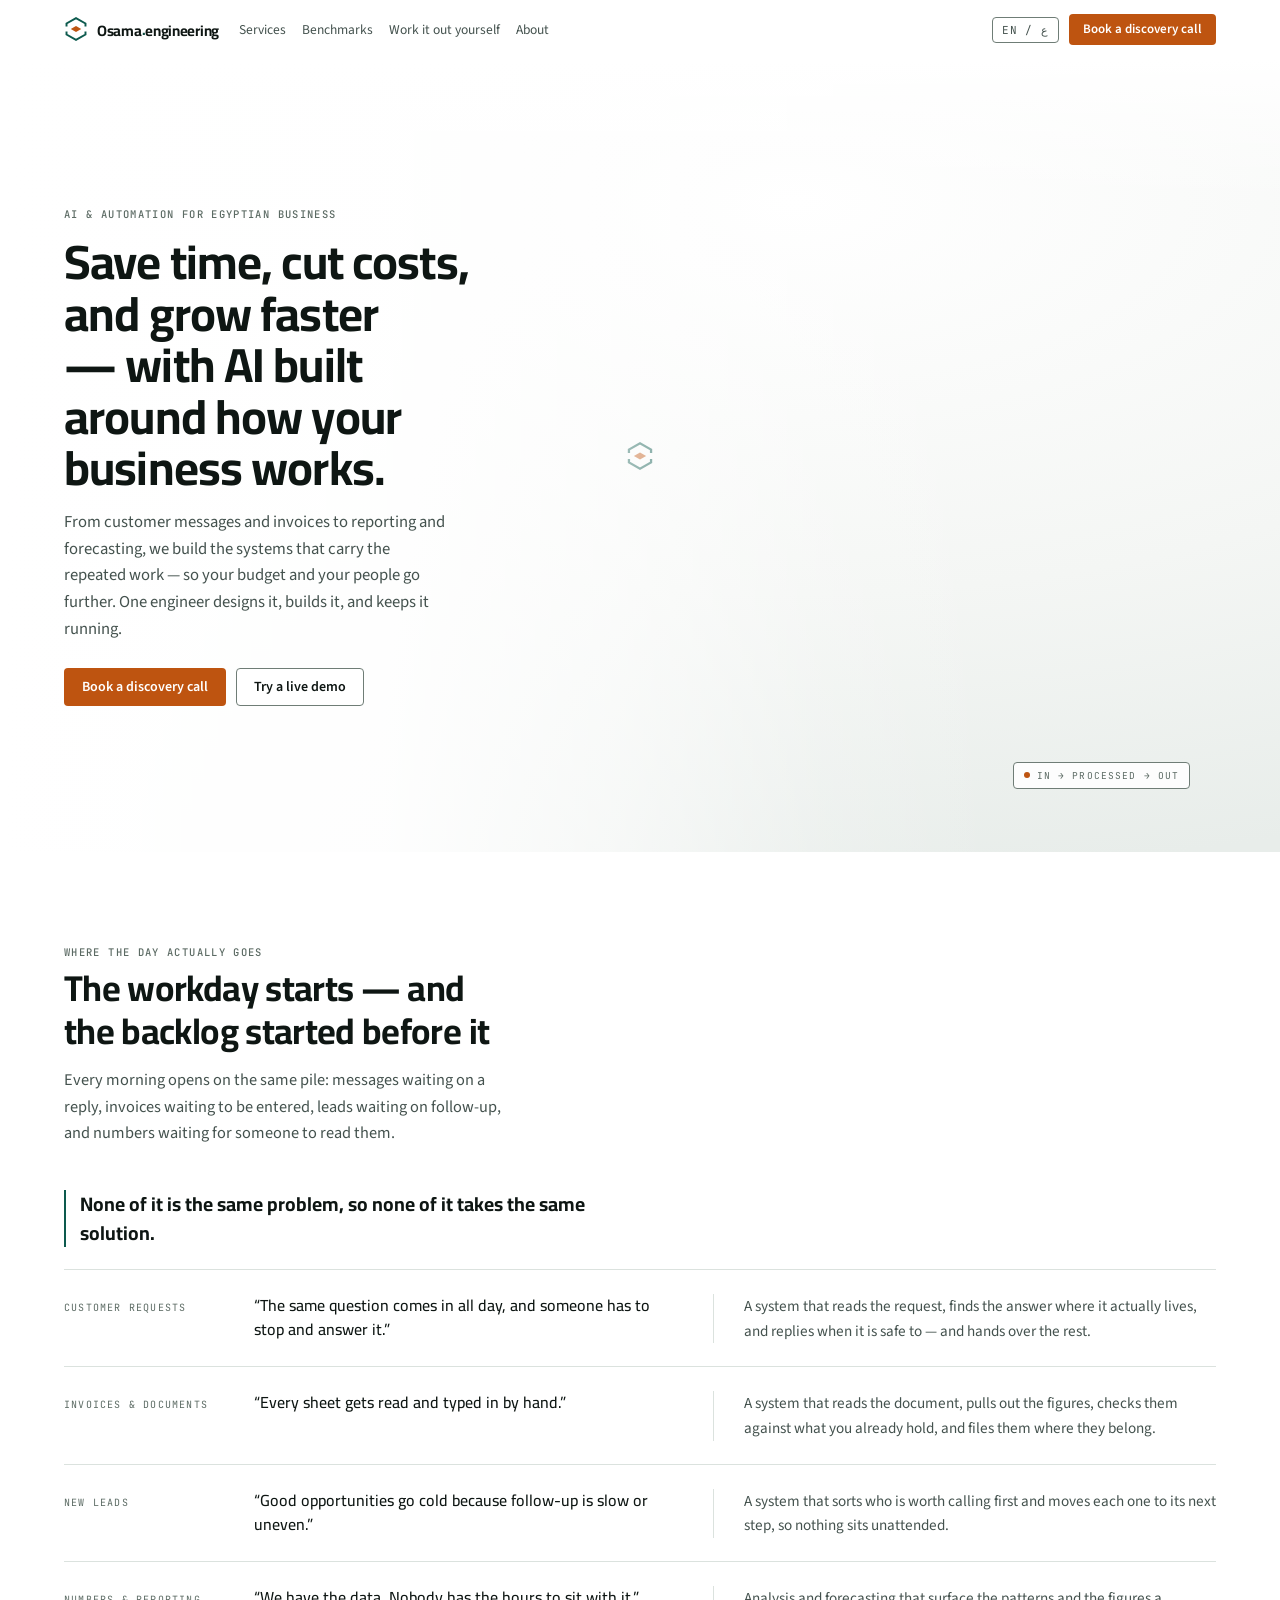
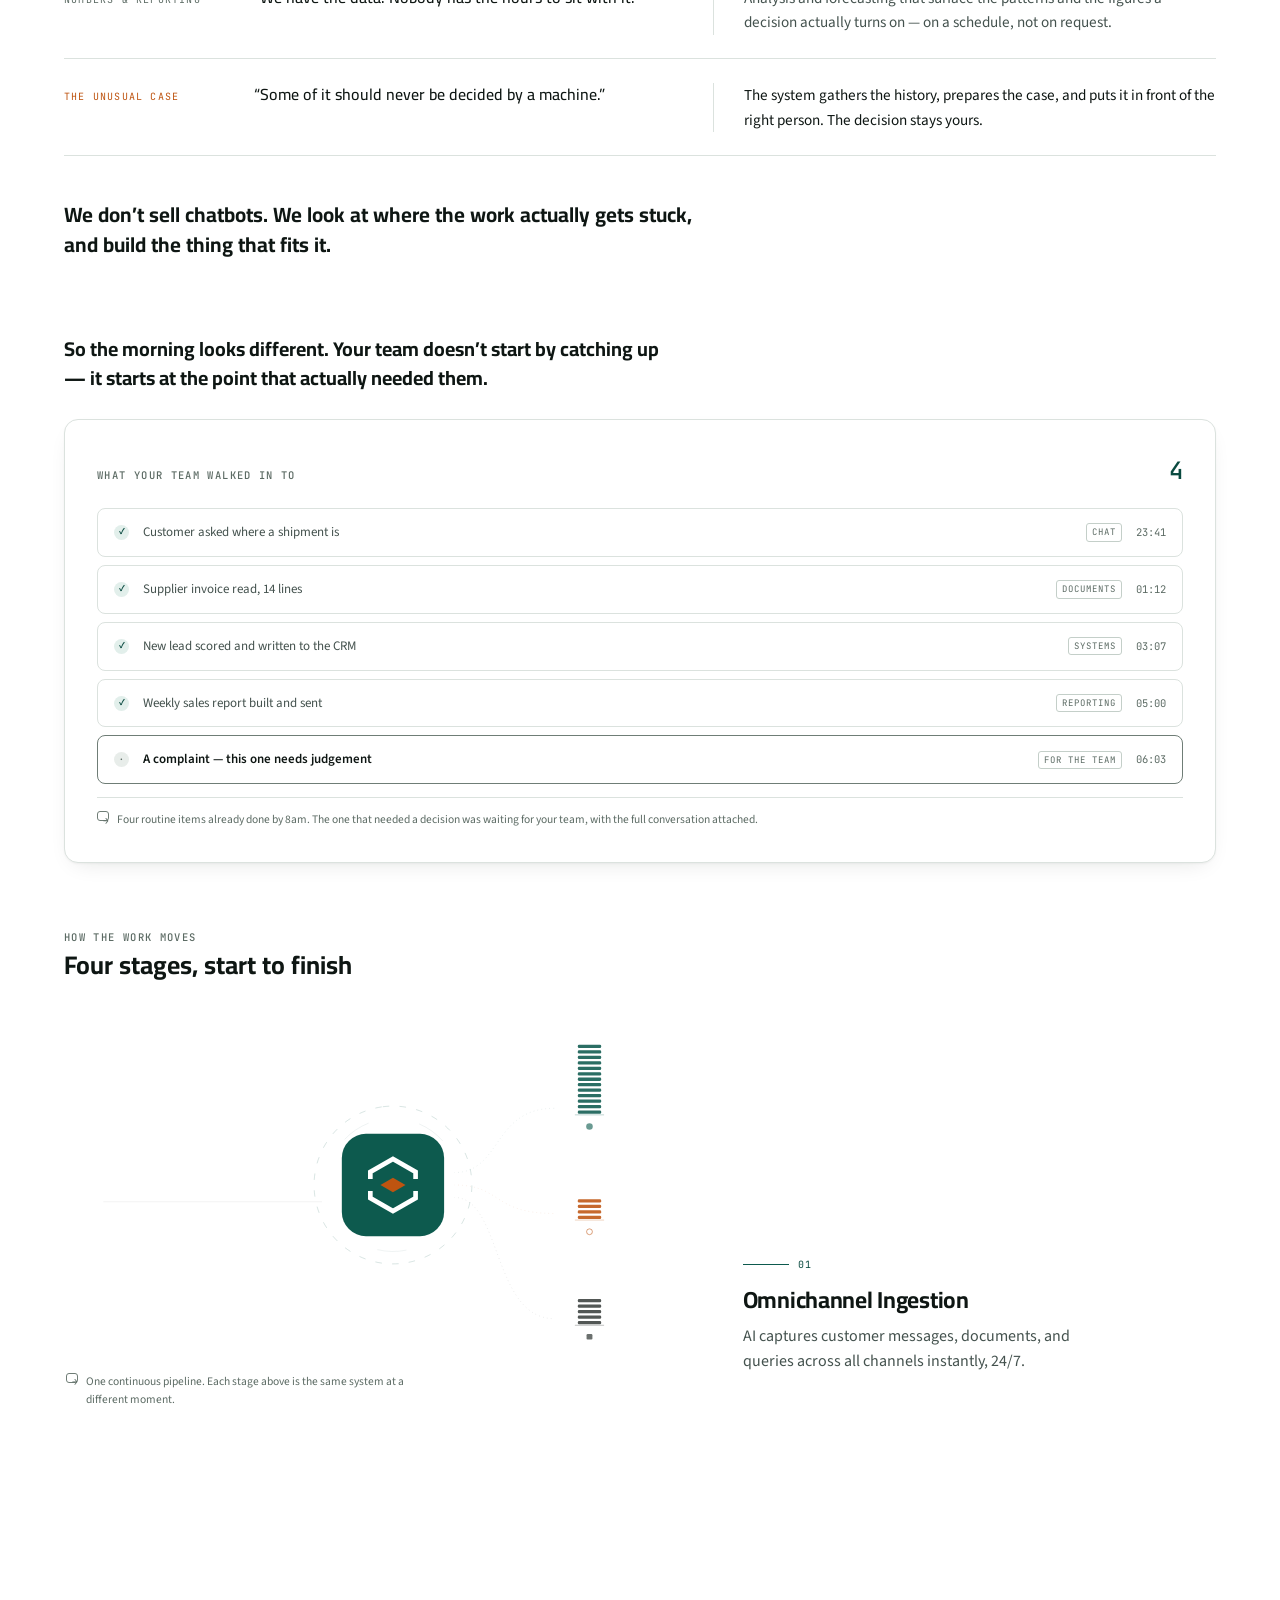
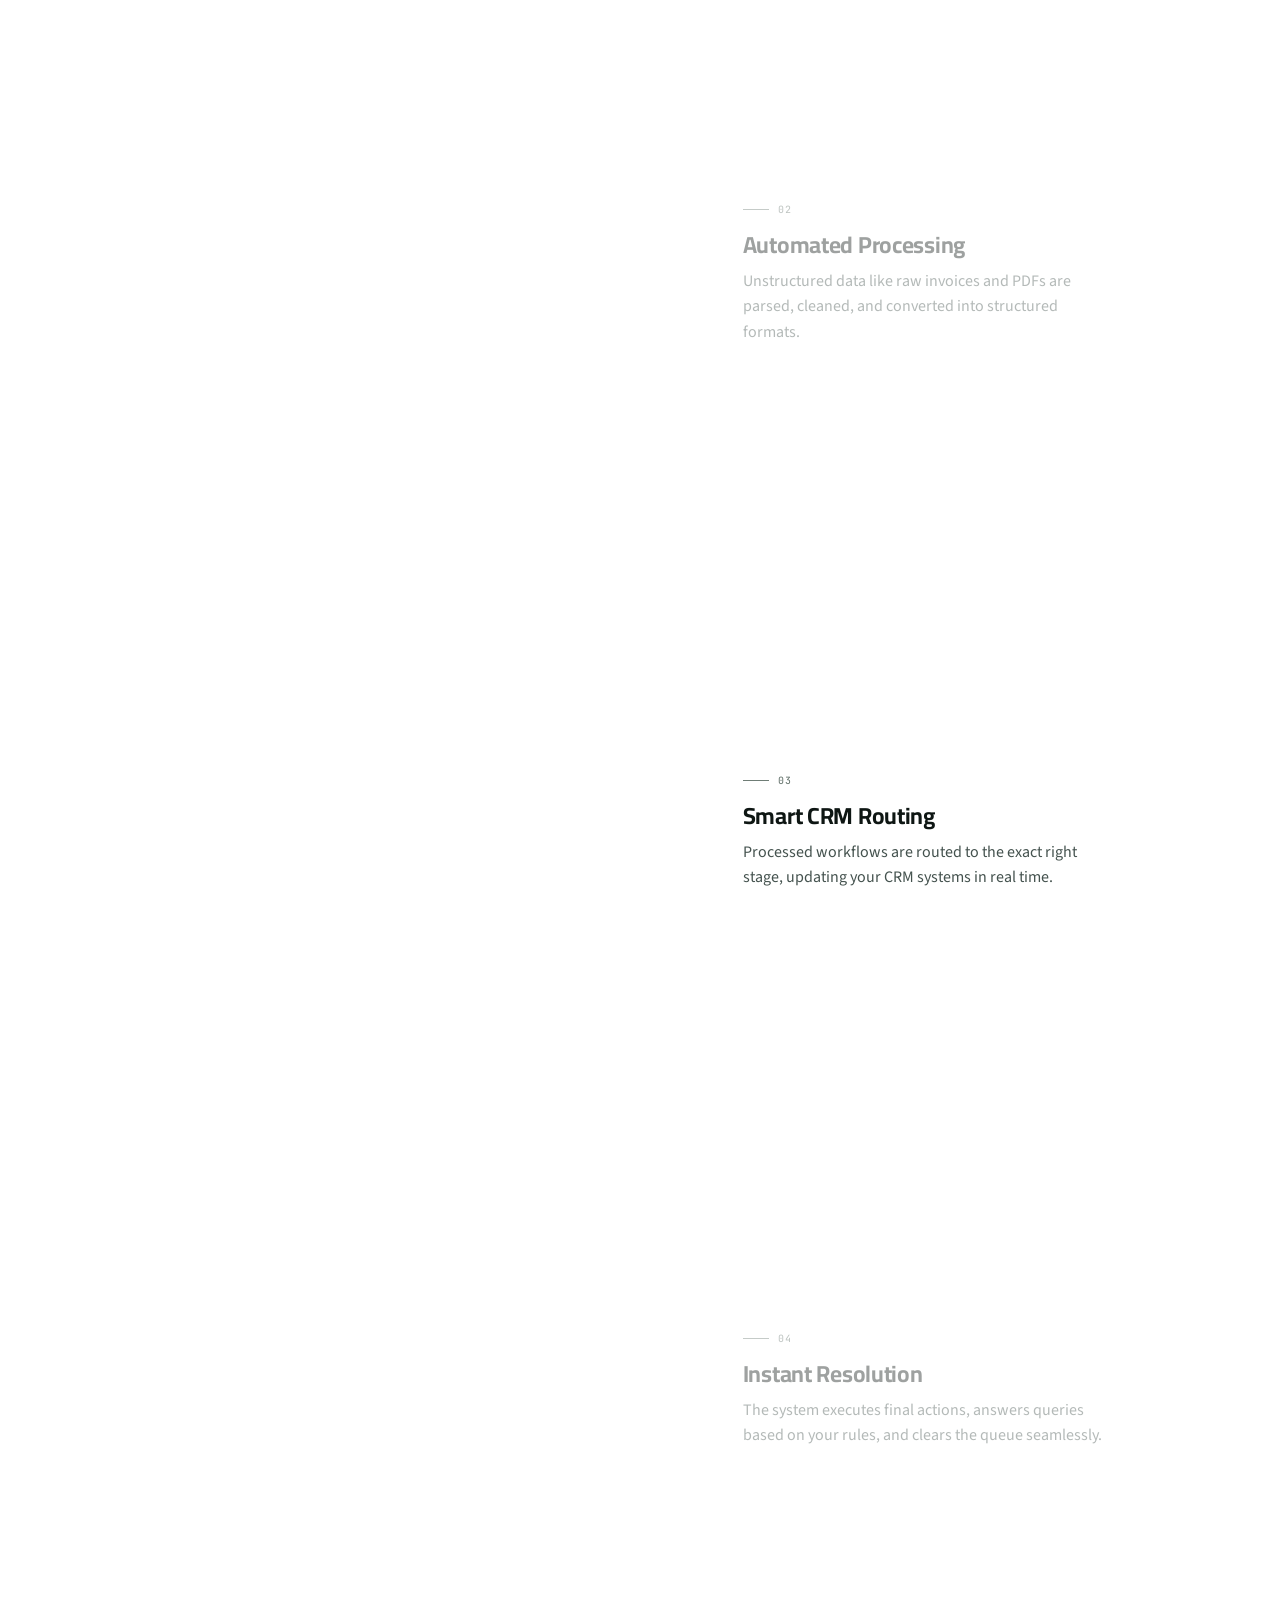
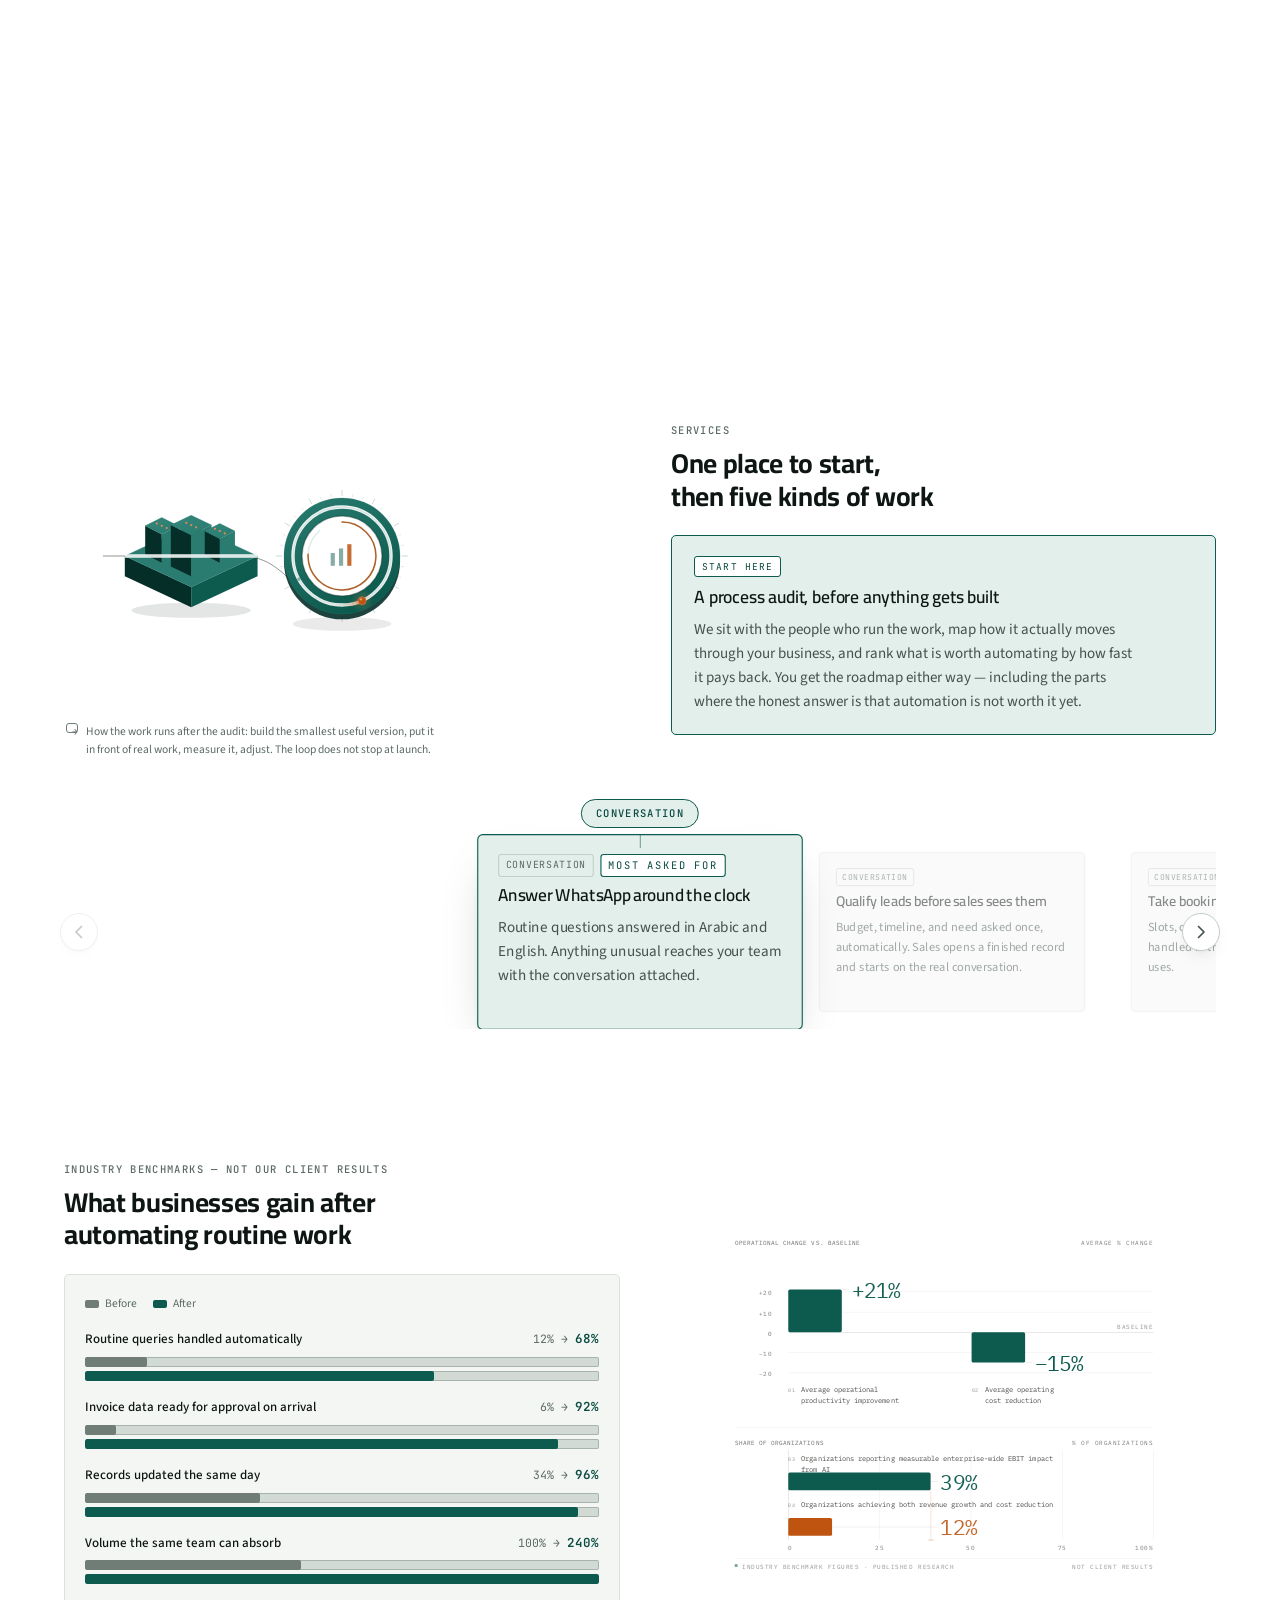
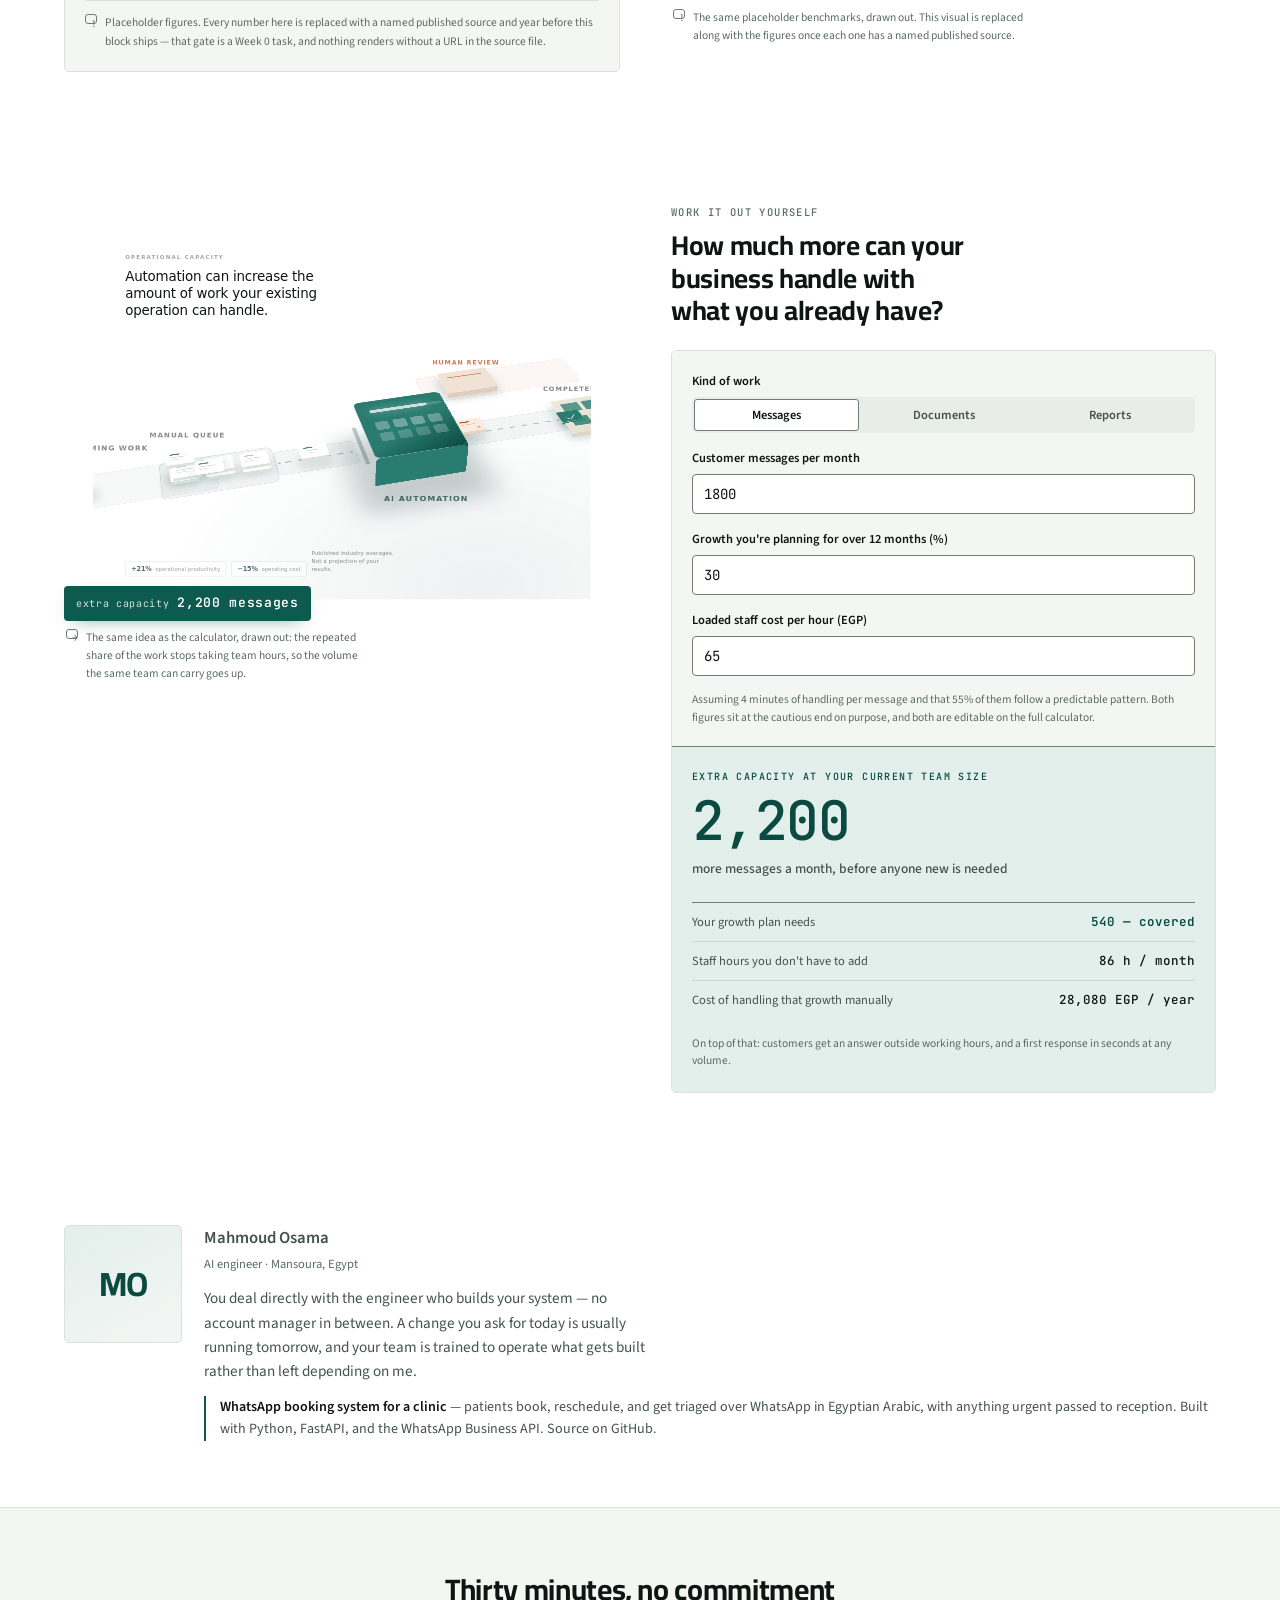
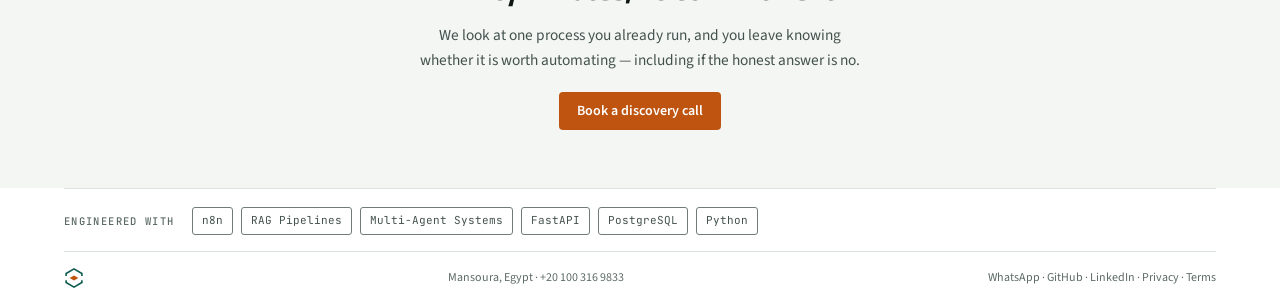
==== index.html @ 72c385d6 "Rebuild the overnight section around problem → right answer → outcome The section led with four thin" ====
<!DOCTYPE html>
<html lang="en">
<head>
<meta charset="utf-8">
<meta name="viewport" content="width=device-width, initial-scale=1">
<title>Osama Engineering — AI &amp; automation for Egyptian business</title>
<meta name="description" content="Save time, cut costs, and grow faster with AI built around how your business works. Process audits, conversation, documents, workflow, knowledge and prediction systems. Mansoura, Egypt.">
<meta name="theme-color" content="#0D5A4E">

<meta property="og:type" content="website">
<meta property="og:title" content="Osama Engineering — AI &amp; automation for Egyptian business">
<meta property="og:description" content="Save time, cut costs, and grow faster with AI built around how your business works.">
<meta property="og:locale" content="en_EG">
<meta property="og:locale:alternate" content="ar_EG">
<meta property="og:url" content="https://osama.engineer/">
<meta property="og:site_name" content="Osama Engineering">
<!-- Absolute URL: relative og:image paths are not resolved by most crawlers. -->
<meta property="og:image" content="https://osama.engineer/assets/logo/og-image.png">
<meta property="og:image:type" content="image/png">
<meta property="og:image:width" content="1200">
<meta property="og:image:height" content="630">
<meta property="og:image:alt" content="The Osama Engineering clamp mark beside the Osama.engineering wordmark.">
<meta name="twitter:card" content="summary_large_image">
<meta name="twitter:title" content="Osama Engineering — AI &amp; automation for Egyptian business">
<meta name="twitter:description" content="Save time, cut costs, and grow faster with AI built around how your business works.">
<meta name="twitter:image" content="https://osama.engineer/assets/logo/og-image.png">
<meta name="twitter:image:alt" content="The Osama Engineering clamp mark beside the Osama.engineering wordmark.">

<link rel="icon" type="image/svg+xml" href="assets/logo/mark.svg">
<link rel="alternate icon" type="image/png" sizes="32x32" href="assets/logo/favicon-32.png">
<link rel="apple-touch-icon" sizes="180x180" href="assets/logo/apple-touch-icon.png">
<link rel="manifest" href="manifest.webmanifest">

<link rel="preconnect" href="https://fonts.googleapis.com">
<link rel="preconnect" href="https://fonts.gstatic.com" crossorigin>
<link rel="stylesheet" href="https://fonts.googleapis.com/css2?family=Cairo:wght@400;600;700&family=Source+Sans+3:wght@400;500;600;700&family=JetBrains+Mono:wght@400;500&display=swap">
<link rel="stylesheet" href="css/site.css?v=20260901">

<script type="module" src="vendor/model-viewer.min.js"></script>
<script defer src="js/site.js?v=20260901"></script>
</head>
<body dir="ltr">

<a class="skip" href="#main" data-en="Skip to content" data-ar="تخطي إلى المحتوى">Skip to content</a>
<div id="topSentinel" aria-hidden="true"></div>

<!-- ══════════════ NAV ══════════════ -->
<div class="d-nav-wrap" id="navWrap">
  <div class="shell pad">
    <nav class="d-nav" aria-label="Primary">
      <a class="d-mark" href="#main"><svg class="mk" data-mk-entry viewBox="0 0 32 32" fill="none" aria-hidden="true"><path class="mk-t" d="M28.64 12.6V8.7L16 1.4 3.36 8.7v3.9" stroke="currentColor" stroke-width="2.6"/><path class="mk-b" d="M28.64 19.4v3.9L16 30.6 3.36 23.3v-3.9" stroke="currentColor" stroke-width="2.6"/><path class="mk-n" d="M16 11.96 23 16 16 20.04 9 16Z"/></svg>Osama<span>.</span>engineering</a>
      <div class="d-links" id="navLinks">
        <a href="#services" data-en="Services" data-ar="الخدمات">Services</a>
        <a href="#benchmarks" data-en="Benchmarks" data-ar="المؤشرات">Benchmarks</a>
        <a href="#calculator" data-en="Work it out yourself" data-ar="احسبها بنفسك">Work it out yourself</a>
        <a href="#about" data-en="About" data-ar="من نحن">About</a>
      </div>
      <div class="d-navcta">
        <button class="d-lang" type="button" id="langBtn" data-en="EN / ع" data-ar="ع / EN">EN / ع</button>
        <a class="d-btn d-btn-cta d-btn-sm" href="#contact" data-en="Book a discovery call" data-ar="احجز استشارة مجانية">Book a discovery call</a>
        <button class="d-burger" type="button" id="burger" aria-expanded="false" aria-controls="navLinks" aria-label="Menu"><i></i></button>
      </div>
    </nav>
  </div>
</div>

<main id="main">

  <!-- ══════════════ HERO — full-bleed automation engine (GLB) ══════════════ -->
  <section class="hero" id="hero" aria-labelledby="heroTitle">
    <div class="hero-stage" id="heroStage">
      <div class="hero-load" aria-hidden="true"><svg class="mk is-loop" viewBox="0 0 32 32" fill="none"><path class="mk-t" d="M28.64 12.6V8.7L16 1.4 3.36 8.7v3.9" stroke="currentColor" stroke-width="2.6"/><path class="mk-b" d="M28.64 19.4v3.9L16 30.6 3.36 23.3v-3.9" stroke="currentColor" stroke-width="2.6"/><path class="mk-n" d="M16 11.96 23 16 16 20.04 9 16Z"/></svg></div>
      <model-viewer
        id="heroModel"
        src="assets/automation-engine.glb"
        alt="A three-dimensional model of an automation engine. Work enters on the input rails at one end, moves through the processing lanes, and leaves finished on the raised output plateau."
        camera-controls
        touch-action="pan-y"
        auto-rotate
        auto-rotate-delay="900"
        rotation-per-second="14deg"
        interaction-prompt="none"
        camera-orbit="36deg 67deg 94%"
        min-camera-orbit="auto 25deg 70%"
        max-camera-orbit="auto 88deg 160%"
        shadow-intensity="0.9"
        shadow-softness="0.85"
        exposure="1.05"
        environment-image="neutral"
        disable-tap
        loading="eager"></model-viewer>
      <p class="hero-cap" data-reveal aria-hidden="true"><i></i><span data-en="In &rarr; processed &rarr; out" data-ar="داخل ← معالجة ← خارج">In &rarr; processed &rarr; out</span></p>
    </div>
    <div class="hero-scrim" aria-hidden="true"></div>

    <div class="hero-overlay">
      <div class="shell pad">
        <div class="hero-copy">
          <p class="lab" data-reveal data-en="AI &amp; automation for Egyptian business" data-ar="ذكاء اصطناعي وأتمتة للشركات المصرية">AI &amp; automation for Egyptian business</p>
          <h1 id="heroTitle" data-reveal data-en="Save time, cut costs, and grow faster &mdash; with AI built around how your business works." data-ar="وفّر وقت، قلّل التكاليف، وكبّر شغلك أسرع.">Save time, cut costs, and grow faster &mdash; with AI built around how your business works.</h1>
          <p class="sub" data-reveal data-en="From customer messages and invoices to reporting and forecasting, we build the systems that carry the repeated work &mdash; so your budget and your people go further. One engineer designs it, builds it, and keeps it running." data-ar="بنستخدم الذكاء الاصطناعي والأتمتة عشان نسهّل شغل شركتك بالطريقة اللي تناسبك، من رسايل العملاء والفواتير للتقارير والتوقعات، بنبني الأنظمة اللي تشيل الشغل المتكرر.">From customer messages and invoices to reporting and forecasting, we build the systems that carry the repeated work &mdash; so your budget and your people go further. One engineer designs it, builds it, and keeps it running.</p>
          <div class="acts" data-reveal>
            <a class="d-btn d-btn-cta" href="#contact" data-en="Book a discovery call" data-ar="احجز استشارة مجانية">Book a discovery call</a>
            <a class="d-btn d-btn-ghost" href="#services" data-en="Try a live demo" data-ar="جرّب النموذج بنفسك">Try a live demo</a>
          </div>
        </div>
      </div>
    </div>

  </section>

  <!-- ══════════════ THE PILE → THE RIGHT ANSWER → THE MORNING ══════════════
       Three beats. The section opens on a backlog every owner recognises, with
       no technology in it; then pairs each kind of work with what actually gets
       built for it, in business words; then shows the morning that results.
       The order matters: naming the technology first is what makes this kind of
       section read as a services list. ══════════════════════════════════════ -->
  <section class="shell pad d-pile" id="operations" aria-labelledby="pileTitle">
    <header class="d-pile-head">
      <p class="lab" data-reveal data-en="Where the day actually goes" data-ar="الشغل بيروح فين بالظبط">Where the day actually goes</p>
      <h2 id="pileTitle" data-reveal
          data-en="The workday starts &mdash; and the backlog started before it"
          data-ar="يوم الشغل بيبدأ… والمهام بدأت تتراكم قبله">The workday starts &mdash; and the backlog started before it</h2>
      <p class="d-pile-sub" data-reveal
         data-en="Every morning opens on the same pile: messages waiting on a reply, invoices waiting to be entered, leads waiting on follow-up, and numbers waiting for someone to read them."
         data-ar="كل يوم بيفتح على نفس الكومة: رسايل مستنية رد، فواتير مستنية تسجيل، عملاء مستنيين متابعة، وأرقام مستنية حد يقراها.">Every morning opens on the same pile: messages waiting on a reply, invoices waiting to be entered, leads waiting on follow-up, and numbers waiting for someone to read them.</p>
    </header>

    <p class="d-pile-turn" data-reveal
       data-en="None of it is the same problem, so none of it takes the same solution."
       data-ar="ودي مش كلها نفس المشكلة، وبالتالي مش كلها ليها نفس الحل.">None of it is the same problem, so none of it takes the same solution.</p>

    <ol class="d-rows" data-reveal-group>
      <li class="d-row" data-reveal>
        <span class="d-row-k" data-en="Customer requests" data-ar="طلبات العملاء">Customer requests</span>
        <p class="d-row-p" data-en="&ldquo;The same question comes in all day, and someone has to stop and answer it.&rdquo;" data-ar="«نفس السؤال بيتكرر طول اليوم، ولازم حد يسيب شغله ويرد.»">&ldquo;The same question comes in all day, and someone has to stop and answer it.&rdquo;</p>
        <p class="d-row-a" data-en="A system that reads the request, finds the answer where it actually lives, and replies when it is safe to &mdash; and hands over the rest." data-ar="نظام بيفهم الطلب، يجيب المعلومة من مكانها الصح، ويرد لما يكون الرد واضح — ويسلّم الباقي للفريق.">A system that reads the request, finds the answer where it actually lives, and replies when it is safe to &mdash; and hands over the rest.</p>
      </li>
      <li class="d-row" data-reveal>
        <span class="d-row-k" data-en="Invoices &amp; documents" data-ar="الفواتير والمستندات">Invoices &amp; documents</span>
        <p class="d-row-p" data-en="&ldquo;Every sheet gets read and typed in by hand.&rdquo;" data-ar="«كل ورقة لازم حد يقراها ويدخّلها بإيده.»">&ldquo;Every sheet gets read and typed in by hand.&rdquo;</p>
        <p class="d-row-a" data-en="A system that reads the document, pulls out the figures, checks them against what you already hold, and files them where they belong." data-ar="نظام بيقرا المستند، يطلّع الأرقام، يراجعها على اللي عندك، ويحطها في مكانها.">A system that reads the document, pulls out the figures, checks them against what you already hold, and files them where they belong.</p>
      </li>
      <li class="d-row" data-reveal>
        <span class="d-row-k" data-en="New leads" data-ar="العملاء المحتملين">New leads</span>
        <p class="d-row-p" data-en="&ldquo;Good opportunities go cold because follow-up is slow or uneven.&rdquo;" data-ar="«فرص كويسة بتبرد لأن المتابعة بتتأخر أو مش منتظمة.»">&ldquo;Good opportunities go cold because follow-up is slow or uneven.&rdquo;</p>
        <p class="d-row-a" data-en="A system that sorts who is worth calling first and moves each one to its next step, so nothing sits unattended." data-ar="نظام بيرتّب مين يستاهل مكالمة الأول، وبيحرّك كل عميل للخطوة اللي بعدها، فمفيش حاجة بتقف.">A system that sorts who is worth calling first and moves each one to its next step, so nothing sits unattended.</p>
      </li>
      <li class="d-row" data-reveal>
        <span class="d-row-k" data-en="Numbers &amp; reporting" data-ar="الأرقام والتقارير">Numbers &amp; reporting</span>
        <p class="d-row-p" data-en="&ldquo;We have the data. Nobody has the hours to sit with it.&rdquo;" data-ar="«البيانات موجودة، بس محدش فاضي يقعد يحللها.»">&ldquo;We have the data. Nobody has the hours to sit with it.&rdquo;</p>
        <p class="d-row-a" data-en="Analysis and forecasting that surface the patterns and the figures a decision actually turns on &mdash; on a schedule, not on request." data-ar="تحليل وتوقعات بتطلّع الأنماط والأرقام اللي القرار بيتوقف عليها — في مواعيد ثابتة، من غير ما حد يطلبها.">Analysis and forecasting that surface the patterns and the figures a decision actually turns on &mdash; on a schedule, not on request.</p>
      </li>
      <li class="d-row is-human" data-reveal>
        <span class="d-row-k" data-en="The unusual case" data-ar="الحالات غير العادية">The unusual case</span>
        <p class="d-row-p" data-en="&ldquo;Some of it should never be decided by a machine.&rdquo;" data-ar="«وفيه حاجات المفروض ما تتاخدش بقرار آلي.»">&ldquo;Some of it should never be decided by a machine.&rdquo;</p>
        <p class="d-row-a" data-en="The system gathers the history, prepares the case, and puts it in front of the right person. The decision stays yours." data-ar="النظام بيجمّع التفاصيل والتاريخ، يجهّز الحالة، ويحطها قدام الشخص المناسب. والقرار يفضل قراركم.">The system gathers the history, prepares the case, and puts it in front of the right person. The decision stays yours.</p>
      </li>
    </ol>

    <p class="d-pile-thesis" data-reveal
       data-en="We don&rsquo;t sell chatbots. We look at where the work actually gets stuck, and build the thing that fits it."
       data-ar="إحنا مش بنبيع Chatbots. بنشوف الشغل بيقف فين بالظبط، وبنبني الحاجة اللي تناسبه.">We don&rsquo;t sell chatbots. We look at where the work actually gets stuck, and build the thing that fits it.</p>
  </section>

  <!-- ══════════════ THE MORNING THAT RESULTS ══════════════ -->
  <div class="shell pad d-figband">
    <p class="d-fig-lede" data-reveal
       data-en="So the morning looks different. Your team doesn&rsquo;t start by catching up &mdash; it starts at the point that actually needed them."
       data-ar="فالصبح بقى شكله مختلف. فريقك مش بيبدأ يومه وهو بيلحق المتأخر — بيبدأ من النقطة اللي فعلاً كانت محتاجاه.">So the morning looks different. Your team doesn&rsquo;t start by catching up &mdash; it starts at the point that actually needed them.</p>
    <div class="d-fig" data-reveal role="img"
         aria-label="An overnight work queue. Four routine items are marked done — a shipment question at 23:41, a supplier invoice at 01:12, a new lead written to the CRM at 03:07, and the weekly sales report at 05:00. A fifth item, a complaint needing judgement, is still waiting for the team at 06:03.">
      <div class="d-fig-head">
        <span class="lab" data-en="What your team walked in to" data-ar="إيه اللي فريقك هيلاقيه جاهز الصبح؟">What your team walked in to</span>
        <span class="d-fig-n"><bdi>4</bdi></span>
      </div>
      <div class="d-queue" data-reveal-group aria-hidden="true">
        <div class="d-q" data-reveal><span class="tick">✓</span><span class="body" data-en="Customer asked where a shipment is" data-ar="عميل بيسأل: طلبي وصل لحد فين؟">Customer asked where a shipment is</span><span class="tag" data-en="Chat" data-ar="محادثات">Chat</span><span class="t"><bdi>23:41</bdi></span></div>
        <div class="d-q" data-reveal><span class="tick">✓</span><span class="body" data-en="Supplier invoice read, 14 lines" data-ar="فاتورة مورد اتسجلت، 14 بند">Supplier invoice read, 14 lines</span><span class="tag" data-en="Documents" data-ar="مستندات">Documents</span><span class="t"><bdi>01:12</bdi></span></div>
        <div class="d-q" data-reveal><span class="tick">✓</span><span class="body" data-en="New lead scored and written to the CRM" data-ar="عميل جديد اتسجل واتصنّف تلقائيًا">New lead scored and written to the CRM</span><span class="tag" data-en="Systems" data-ar="أنظمة">Systems</span><span class="t"><bdi>03:07</bdi></span></div>
        <div class="d-q" data-reveal><span class="tick">✓</span><span class="body" data-en="Weekly sales report built and sent" data-ar="تقرير المبيعات الأسبوعي اتعمل واتبعت">Weekly sales report built and sent</span><span class="tag" data-en="Reporting" data-ar="تقارير">Reporting</span><span class="t"><bdi>05:00</bdi></span></div>
        <div class="d-q pending" data-reveal><span class="tick">·</span><span class="body" data-en="A complaint — this one needs judgement" data-ar="شكوى — دي محتاجة قرار من حد">A complaint — this one needs judgement</span><span class="tag" data-en="For the team" data-ar="للفريق">For the team</span><span class="t"><bdi>06:03</bdi></span></div>
      </div>
      <p class="d-src" style="margin-top:13px;">
        <span class="mk" aria-hidden="true">&rarr;</span>
        <span data-en="Four routine items already done by 8am. The one that needed a decision was waiting for your team, with the full conversation attached." data-ar="4 مهام روتينية خلصت قبل الساعة 8. والحالة الوحيدة اللي احتاجت قرار من فريقك كانت جاهزة بكل تفاصيلها والمحادثة كاملة.">Four routine items already done by 8am. The one that needed a decision was waiting for your team, with the full conversation attached.</span>
      </p>
    </div>

  </div>

  <!-- ══════════════ ZIG 1 — opportunity | automation flow ══════════════ -->
  <div class="shell pad">
    <section class="d-sec" id="opportunity" aria-labelledby="oppTitle">
      <div class="scrolly" id="scrolly">
        <div class="scrolly-visual">
          <div class="scrolly-head">
            <p class="lab" data-reveal data-en="How the work moves" data-ar="إزاي الشغل بيتحرك">How the work moves</p>
            <h2 id="oppTitle" data-reveal data-en="Four stages, start to finish" data-ar="أربع مراحل، من أول ما يوصل لحد ما يخلص">Four stages, start to finish</h2>
          </div>
          <div class="viz ar-flow" id="scrollyViz" data-src-en="assets/Automation%20Flow%20(standalone).html">
            <div class="viz-frame">
              <div class="viz-load" aria-hidden="true"><svg class="mk is-loop" viewBox="0 0 32 32" fill="none" aria-hidden="true"><path class="mk-t" d="M28.64 12.6V8.7L16 1.4 3.36 8.7v3.9" stroke="currentColor" stroke-width="2.6"/><path class="mk-b" d="M28.64 19.4v3.9L16 30.6 3.36 23.3v-3.9" stroke="currentColor" stroke-width="2.6"/><path class="mk-n" d="M16 11.96 23 16 16 20.04 9 16Z"/></svg><span data-en="Loading animation" data-ar="جاري تحميل الرسم المتحرك">Loading animation</span></div>
              <iframe role="img" tabindex="-1" loading="lazy" scrolling="no"
                title="Automation pipeline"
                aria-label="An animation of the automation pipeline. Work arrives and queues, the system pulls items off the queue, outcomes fan out into three routed lanes, and the queue clears."></iframe>
            </div>
            <p class="viz-cap" id="scrollyCap" aria-live="polite">
              <span class="mk" aria-hidden="true">&rarr;</span>
              <span data-en="One continuous pipeline. Each stage above is the same system at a different moment." data-ar="خط شغل واحد متصل. كل مرحلة فوق هي نفس النظام في لحظة مختلفة.">One continuous pipeline. Each stage above is the same system at a different moment.</span>
            </p>
          </div>
        </div>

        <div class="scrolly-steps" id="scrollySteps">
          <article class="step is-active" data-step="0" data-seek="2.4" data-scene="Arrive">
            <span class="step-n"><i aria-hidden="true"></i><bdi>01</bdi></span>
            <h3 data-en="Omnichannel Ingestion" data-ar="استقبال البيانات والطلبات">Omnichannel Ingestion</h3>
            <p data-en="AI captures customer messages, documents, and queries across all channels instantly, 24/7." data-ar="الذكاء الاصطناعي يستقبل رسائل العملاء، المستندات، والاستفسارات عبر جميع القنوات فوراً وعلى مدار الساعة.">AI captures customer messages, documents, and queries across all channels instantly, 24/7.</p>
          </article>
          <article class="step" data-step="1" data-seek="5.5" data-scene="Engage">
            <span class="step-n"><i aria-hidden="true"></i><bdi>02</bdi></span>
            <h3 data-en="Automated Processing" data-ar="المعالجة الآلية">Automated Processing</h3>
            <p data-en="Unstructured data like raw invoices and PDFs are parsed, cleaned, and converted into structured formats." data-ar="يتم تحليل البيانات غير المهيكلة مثل الفواتير وملفات الـ PDF وتحويلها لبيانات منظمة بدون تدخل يدوي.">Unstructured data like raw invoices and PDFs are parsed, cleaned, and converted into structured formats.</p>
          </article>
          <article class="step" data-step="2" data-seek="9.8" data-scene="Process">
            <span class="step-n"><i aria-hidden="true"></i><bdi>03</bdi></span>
            <h3 data-en="Smart CRM Routing" data-ar="التوجيه الذكي وتحديث النظام">Smart CRM Routing</h3>
            <p data-en="Processed workflows are routed to the exact right stage, updating your CRM systems in real time." data-ar="يتم توجيه المهام تلقائياً للمسار الصحيح، مع تحديث نظام إدارة علاقات العملاء (CRM) لحظياً.">Processed workflows are routed to the exact right stage, updating your CRM systems in real time.</p>
          </article>
          <article class="step" data-step="3" data-seek="16.8" data-scene="Settle">
            <span class="step-n"><i aria-hidden="true"></i><bdi>04</bdi></span>
            <h3 data-en="Instant Resolution" data-ar="التنفيذ الفوري وإغلاق المهام">Instant Resolution</h3>
            <p data-en="The system executes final actions, answers queries based on your rules, and clears the queue seamlessly." data-ar="النظام ينفذ الإجراءات، يجيب على الاستفسارات بناءً على قواعد عملك، وينهي دورة العمل بنجاح.">The system executes final actions, answers queries based on your rules, and clears the queue seamlessly.</p>
          </article>
        </div>
      </div>
    </section>
  </div>

  <!-- ══════════════ ZIG 2 — process loop | services ══════════════ -->
  <div class="shell pad">
    <section class="d-sec" id="services" aria-labelledby="svcTitle">
      <div class="zig zig-rev">
        <div class="zig-text">
          <p class="lab" data-reveal data-en="Services" data-ar="الخدمات">Services</p>
          <h2 id="svcTitle" data-reveal data-en="One place to start, then five kinds of work" data-ar="ابدأ بعملية واحدة، وبعدها نوسّع حسب احتياجك">One place to start, then five kinds of work</h2>
          <div class="d-startcard" data-reveal>
            <span class="flag" data-en="Start here" data-ar="ابدأ من هنا">Start here</span>
            <h3 data-en="A process audit, before anything gets built" data-ar="مراجعة العمليات، قبل ما نبني أي حاجة">A process audit, before anything gets built</h3>
            <p data-en="We sit with the people who run the work, map how it actually moves through your business, and rank what is worth automating by how fast it pays back. You get the roadmap either way — including the parts where the honest answer is that automation is not worth it yet." data-ar="بنتكلم مع الناس اللي بتنفّذ الشغل فعليًا عشان نفهم الخطوات زي ما بتحصل على أرض الواقع. وبعدها نحدد إيه اللي يستاهل أتمتة وإيه اللي مش هيوفّر عليك بالشكل الكافي. وفي النهاية بيكون عندك تصور واضح للخطوات اللي تستاهل نبدأ بيها، حتى لو القرار إن الأتمتة مش مناسبة دلوقتي.">We sit with the people who run the work, map how it actually moves through your business, and rank what is worth automating by how fast it pays back. You get the roadmap either way — including the parts where the honest answer is that automation is not worth it yet.</p>
          </div>
        </div>

        <div class="zig-viz">
          <div class="viz ar-loop" data-reveal data-src-en="assets/Engineering%20Process%20Loop.html">
            <div class="viz-frame">
              <div class="viz-load" aria-hidden="true"><svg class="mk is-loop" viewBox="0 0 32 32" fill="none" aria-hidden="true"><path class="mk-t" d="M28.64 12.6V8.7L16 1.4 3.36 8.7v3.9" stroke="currentColor" stroke-width="2.6"/><path class="mk-b" d="M28.64 19.4v3.9L16 30.6 3.36 23.3v-3.9" stroke="currentColor" stroke-width="2.6"/><path class="mk-n" d="M16 11.96 23 16 16 20.04 9 16Z"/></svg><span data-en="Loading animation" data-ar="جاري تحميل الرسم المتحرك">Loading animation</span></div>
              <iframe role="img" tabindex="-1" loading="lazy" scrolling="no"
                title="The engineering loop"
                aria-label="An animation of the engineering loop: a measuring dial sweeps, a block of work passes along a rail, and the cycle repeats — build, put in front of real work, measure, adjust."></iframe>
            </div>
            <p class="viz-cap">
              <span class="mk" aria-hidden="true">&rarr;</span>
              <span data-en="How the work runs after the audit: build the smallest useful version, put it in front of real work, measure it, adjust. The loop does not stop at launch." data-ar="بعد المراجعة، بنبني أصغر نسخة مفيدة، نجربها على شغل حقيقي، نقيس النتائج، ونعدّل عليها. وشغلنا مش بيقف أول ما النظام يشتغل، بنفضل نراقبه ونحسّنه حسب النتائج.">How the work runs after the audit: build the smallest useful version, put it in front of real work, measure it, adjust. The loop does not stop at launch.</span>
            </p>
          </div>
        </div>
      </div>


      <div class="svc-rail" data-reveal>
        <div class="svc-pointer" aria-hidden="true">
          <span class="svc-pointer-text" id="svcCat" data-en="Conversation" data-ar="محادثات">Conversation</span>
        </div>
        <button class="svc-arrow svc-prev" type="button" id="svcPrev" aria-label="Previous example">
          <svg viewBox="0 0 16 16" fill="none" aria-hidden="true"><path d="M10.5 2.5 5 8l5.5 5.5" stroke="currentColor" stroke-width="1.7" stroke-linecap="round" stroke-linejoin="round"/></svg>
        </button>
        <button class="svc-arrow svc-next" type="button" id="svcNext" aria-label="Next example">
          <svg viewBox="0 0 16 16" fill="none" aria-hidden="true"><path d="M5.5 2.5 11 8l-5.5 5.5" stroke="currentColor" stroke-width="1.7" stroke-linecap="round" stroke-linejoin="round"/></svg>
        </button>
        <div class="d-svcs" id="svcTrack" role="list">
        <div data-cat-en="Conversation" data-cat-ar="محادثات" class="d-svc lead">
          <span class="chips"><span class="fam" data-en="Conversation" data-ar="محادثات">Conversation</span><span class="flag" data-en="Most asked for" data-ar="الأكتر طلبًا">Most asked for</span></span>
          <h3 data-en="Answer WhatsApp around the clock" data-ar="رد على واتساب على مدار اليوم">Answer WhatsApp around the clock</h3>
          <p data-en="Routine questions answered in Arabic and English. Anything unusual reaches your team with the conversation attached." data-ar="الأسئلة المتكررة بيتم الرد عليها بالعربي والإنجليزي، وأي حالة مختلفة بتوصل لفريقك ومعاها المحادثة كاملة.">Routine questions answered in Arabic and English. Anything unusual reaches your team with the conversation attached.</p>
        </div>
        <div data-cat-en="Conversation" data-cat-ar="محادثات" class="d-svc">
          <span class="chips"><span class="fam" data-en="Conversation" data-ar="محادثات">Conversation</span></span>
          <h3 data-en="Qualify leads before sales sees them" data-ar="افرز العملاء المحتملين قبل ما يوصلوا للمبيعات">Qualify leads before sales sees them</h3>
          <p data-en="Budget, timeline, and need asked once, automatically. Sales opens a finished record and starts on the real conversation." data-ar="الميزانية والتوقيت واحتياج العميل بيتسألوا مرة واحدة أوتوماتيك، والمبيعات بتفتح ملف جاهز وتبدأ المحادثة الحقيقية على طول.">Budget, timeline, and need asked once, automatically. Sales opens a finished record and starts on the real conversation.</p>
        </div>
        <div data-cat-en="Conversation" data-cat-ar="محادثات" class="d-svc">
          <span class="chips"><span class="fam" data-en="Conversation" data-ar="محادثات">Conversation</span></span>
          <h3 data-en="Take bookings without phone calls" data-ar="احجز مواعيد من غير مكالمات">Take bookings without phone calls</h3>
          <p data-en="Slots, confirmations, and reminders handled in the chat the customer already uses." data-ar="المواعيد والتأكيدات والتذكيرات كلها في نفس الشات اللي العميل بيستخدمه.">Slots, confirmations, and reminders handled in the chat the customer already uses.</p>
        </div>
        <div data-cat-en="Documents" data-cat-ar="مستندات" class="d-svc">
          <span class="chips"><span class="fam" data-en="Documents" data-ar="مستندات">Documents</span></span>
          <h3 data-en="Turn invoices into data automatically" data-ar="حوّل الفواتير لبيانات أوتوماتيك">Turn invoices into data automatically</h3>
          <p data-en="A PDF or a photo becomes structured rows in your sheet or accounting system, ready for someone to approve." data-ar="الـ PDF أو الصورة بتتحول لبيانات مرتبة في الشيت أو في نظام الحسابات، جاهزة إن حد يراجعها ويعتمدها.">A PDF or a photo becomes structured rows in your sheet or accounting system, ready for someone to approve.</p>
        </div>
        <div data-cat-en="Systems" data-cat-ar="أنظمة" class="d-svc">
          <span class="chips"><span class="fam" data-en="Systems" data-ar="أنظمة">Systems</span></span>
          <h3 data-en="Keep the CRM current by itself" data-ar="خلي الـ CRM محدّث لوحده">Keep the CRM current by itself</h3>
          <p data-en="Conversations, notes, and stages written back automatically, so nothing depends on remembering." data-ar="المحادثات والملاحظات والمراحل بتتسجل أوتوماتيك، فمفيش حاجة معتمدة على إن حد يفتكر.">Conversations, notes, and stages written back automatically, so nothing depends on remembering.</p>
        </div>
        <div data-cat-en="Systems" data-cat-ar="أنظمة" class="d-svc">
          <span class="chips"><span class="fam" data-en="Systems" data-ar="أنظمة">Systems</span></span>
          <h3 data-en="Have the weekly report ready before Sunday" data-ar="التقرير الأسبوعي جاهز قبل الأحد">Have the weekly report ready before Sunday</h3>
          <p data-en="Numbers pulled, checked, and sent on Sunday morning, so the meeting starts with the report already read." data-ar="الأرقام بتتجمع وتتراجع وتتبعت صبح الأحد، فالاجتماع بيبدأ والتقرير متقري خلاص.">Numbers pulled, checked, and sent on Sunday morning, so the meeting starts with the report already read.</p>
        </div>
        <div data-cat-en="Knowledge" data-cat-ar="معرفة" class="d-svc">
          <span class="chips"><span class="fam" data-en="Knowledge" data-ar="معرفة">Knowledge</span></span>
          <h3 data-en="Give your team instant answers from your own files" data-ar="جاوب على فريقك من ملفات الشركة على طول">Give your team instant answers from your own files</h3>
          <p data-en="Policies, prices, and procedures searchable in plain language, so nobody has to interrupt the one person who knows." data-ar="السياسات والأسعار والإجراءات بيتبحث فيها بلغة عادية، فمحدش محتاج يقطع على الشخص الوحيد اللي عارف.">Policies, prices, and procedures searchable in plain language, so nobody has to interrupt the one person who knows.</p>
        </div>
        <div data-cat-en="Prediction" data-cat-ar="تنبؤ" class="d-svc">
          <span class="chips"><span class="fam" data-en="Prediction" data-ar="تنبؤ">Prediction</span></span>
          <h3 data-en="Forecast demand before you commit stock or shifts" data-ar="توقّع الطلب قبل ما تلتزم بمخزون أو ورديات">Forecast demand before you commit stock or shifts</h3>
          <p data-en="Models trained on your own history, so planning stops being a guess and starts being a range." data-ar="نماذج متدربة على تاريخ شركتك انت، فالتخطيط يبطل تخمين ويبقى نطاق واضح.">Models trained on your own history, so planning stops being a guess and starts being a range.</p>
        </div>
        <div data-cat-en="Prediction" data-cat-ar="تنبؤ" class="d-svc">
          <span class="chips"><span class="fam" data-en="Prediction" data-ar="تنبؤ">Prediction</span></span>
          <h3 data-en="Score and rank what comes in" data-ar="قيّم ورتّب اللي بيوصلك">Score and rank what comes in</h3>
          <p data-en="Leads, tickets, or applications ordered by your own definition of important, so the team works the top of the list first." data-ar="العملاء المحتملين أو التذاكر أو الطلبات بتترتب حسب تعريفك انت للأهمية، فالفريق يبدأ بالأهم.">Leads, tickets, or applications ordered by your own definition of important, so the team works the top of the list first.</p>
        </div>
        </div>
      </div>
    </section>
  </div>

  <!-- ══════════════ ZIG 3 — benchmarks | benchmark visualisation ══════════════ -->
  <div class="shell pad">
    <section class="d-sec zig" id="benchmarks" aria-labelledby="benchTitle">
      <div class="zig-text">
        <p class="lab" data-reveal data-en="Industry benchmarks &mdash; not our client results" data-ar="أرقام القطاع — مش نتائج عملائنا">Industry benchmarks &mdash; not our client results</p>
        <h2 id="benchTitle" data-reveal data-en="What businesses gain after automating routine work" data-ar="اللي الشركات بتكسبه بعد أتمتة الشغل الروتيني">What businesses gain after automating routine work</h2>
        <div class="d-chartwrap" data-reveal>
          <div class="d-legend">
            <span><i style="background:var(--p-rule-strong)" aria-hidden="true"></i><em style="font-style:normal" data-en="Before" data-ar="قبل">Before</em></span>
            <span><i style="background:var(--p-accent)" aria-hidden="true"></i><em style="font-style:normal" data-en="After" data-ar="بعد">After</em></span>
          </div>
          <div class="d-chart" id="dChart">
            <div class="d-metric">
              <div class="mh">
                <span class="nm" data-en="Routine queries handled automatically" data-ar="الاستفسارات الروتينية اللي بتتعمل أوتوماتيك">Routine queries handled automatically</span>
                <span class="vals"><bdi>12%</bdi> &rarr; <b><bdi>68%</bdi></b></span>
              </div>
              <div class="d-bars" aria-hidden="true">
                <div class="d-bar before"><i style="--w:12%"></i></div>
                <div class="d-bar after"><i style="--w:68%"></i></div>
              </div>
            </div>
            <div class="d-metric">
              <div class="mh">
                <span class="nm" data-en="Invoice data ready for approval on arrival" data-ar="بيانات الفواتير الجاهزة للاعتماد أول ما توصل">Invoice data ready for approval on arrival</span>
                <span class="vals"><bdi>6%</bdi> &rarr; <b><bdi>92%</bdi></b></span>
              </div>
              <div class="d-bars" aria-hidden="true">
                <div class="d-bar before"><i style="--w:6%"></i></div>
                <div class="d-bar after"><i style="--w:92%"></i></div>
              </div>
            </div>
            <div class="d-metric">
              <div class="mh">
                <span class="nm" data-en="Records updated the same day" data-ar="السجلات اللي بتتحدّث في نفس اليوم">Records updated the same day</span>
                <span class="vals"><bdi>34%</bdi> &rarr; <b><bdi>96%</bdi></b></span>
              </div>
              <div class="d-bars" aria-hidden="true">
                <div class="d-bar before"><i style="--w:34%"></i></div>
                <div class="d-bar after"><i style="--w:96%"></i></div>
              </div>
            </div>
            <div class="d-metric">
              <div class="mh">
                <span class="nm" data-en="Volume the same team can absorb" data-ar="حجم الشغل اللي نفس الفريق يقدر يستوعبه">Volume the same team can absorb</span>
                <span class="vals"><bdi>100%</bdi> &rarr; <b><bdi>240%</bdi></b></span>
              </div>
              <div class="d-bars" aria-hidden="true">
                <div class="d-bar before"><i style="--w:42%"></i></div>
                <div class="d-bar after"><i style="--w:100%"></i></div>
              </div>
            </div>
          </div>
          <p class="d-src">
            <span class="mk" aria-hidden="true">!</span>
            <span data-en="Placeholder figures. Every number here is replaced with a named published source and year before this block ships &mdash; that gate is a Week 0 task, and nothing renders without a URL in the source file." data-ar="أرقام توضيحية مؤقتة. كل رقم هنا هيتبدل بمصدر منشور باسمه وسنة نشره قبل ما القسم ده ينزل، ومفيش رقم هيظهر من غير لينك مصدره.">Placeholder figures. Every number here is replaced with a named published source and year before this block ships &mdash; that gate is a Week 0 task, and nothing renders without a URL in the source file.</span>
          </p>
        </div>
      </div>

      <div class="zig-viz">
        <div class="viz ar-bench" data-reveal
             data-src-en="assets/Benchmark%20Visualization.html"
             data-src-ar="assets/Benchmark%20Visualization%20AR.html">
          <div class="viz-frame">
            <div class="viz-load" aria-hidden="true"><svg class="mk is-loop" viewBox="0 0 32 32" fill="none" aria-hidden="true"><path class="mk-t" d="M28.64 12.6V8.7L16 1.4 3.36 8.7v3.9" stroke="currentColor" stroke-width="2.6"/><path class="mk-b" d="M28.64 19.4v3.9L16 30.6 3.36 23.3v-3.9" stroke="currentColor" stroke-width="2.6"/><path class="mk-n" d="M16 11.96 23 16 16 20.04 9 16Z"/></svg><span data-en="Loading animation" data-ar="جاري تحميل الرسم المتحرك">Loading animation</span></div>
            <iframe role="img" tabindex="-1" loading="lazy" scrolling="no"
              title="Benchmark visualisation"
              aria-label="An animated chart of the same placeholder benchmarks: average operational productivity up 21 percent against baseline, average operating cost down 14 percent, and the share of organisations reporting measurable enterprise-wide impact from AI."></iframe>
          </div>
          <p class="viz-cap">
            <span class="mk" aria-hidden="true">!</span>
            <span data-en="The same placeholder benchmarks, drawn out. This visual is replaced along with the figures once each one has a named published source." data-ar="نفس الأرقام التوضيحية المؤقتة، بس مرسومة. الرسم ده هيتبدل مع الأرقام أول ما يبقى لكل رقم مصدر منشور باسمه.">The same placeholder benchmarks, drawn out. This visual is replaced along with the figures once each one has a named published source.</span>
          </p>
        </div>
      </div>
    </section>
  </div>

  <!-- ══════════════ ZIG 4 — capacity flow | calculator ══════════════ -->
  <div class="shell pad">
    <section class="d-sec zig zig-rev" id="calculator" aria-labelledby="calcTitle">
      <div class="zig-text">
        <p class="lab" data-reveal data-en="Work it out yourself" data-ar="احسبها بنفسك">Work it out yourself</p>
        <h2 id="calcTitle" data-reveal data-en="How much more can your business handle with what you already have?" data-ar="شركتك تقدر تستوعب كام زيادة بنفس اللي عندك دلوقتي؟">How much more can your business handle with what you already have?</h2>
        <div class="d-calc" data-reveal>
          <div class="d-calc-in">
            <div class="d-field">
              <span class="lab" id="calcWorkLabel" data-en="Kind of work" data-ar="نوع الشغل">Kind of work</span>
              <div class="d-seg" id="calcWork" role="group" aria-labelledby="calcWorkLabel">
                <button type="button" data-w="messages" aria-pressed="true" data-en="Messages" data-ar="رسايل">Messages</button>
                <button type="button" data-w="documents" aria-pressed="false" data-en="Documents" data-ar="مستندات">Documents</button>
                <button type="button" data-w="reports" aria-pressed="false" data-en="Reports" data-ar="تقارير">Reports</button>
              </div>
            </div>
            <div class="d-field">
              <label for="calcVol" id="calcVolLabel" data-en="Customer messages per month" data-ar="عدد رسايل العملاء في الشهر">Customer messages per month</label>
              <input id="calcVol" type="number" min="0" max="500000" step="50" value="1800" inputmode="numeric">
            </div>
            <div class="d-field">
              <label for="calcGrowth" data-en="Growth you're planning for over 12 months (%)" data-ar="نسبة النمو اللي مخطط ليها خلال 12 شهر (%)">Growth you're planning for over 12 months (%)</label>
              <input id="calcGrowth" type="number" min="0" max="500" step="5" value="30" inputmode="numeric">
            </div>
            <div class="d-field">
              <label for="calcCost" data-en="Loaded staff cost per hour (EGP)" data-ar="التكلفة الفعلية لساعة الموظف (جنيه)">Loaded staff cost per hour (EGP)</label>
              <input id="calcCost" type="number" min="0" max="10000" step="5" value="65" inputmode="numeric">
            </div>
            <p class="d-assump" id="calcNote"></p>
          </div>
          <div class="d-calc-out" role="status" aria-live="polite" aria-atomic="true">
            <p class="d-out-lab" id="calcOutLab"></p>
            <p class="d-out-n"><bdi id="calcCap">2,200</bdi></p>
            <p class="d-out-sub" id="calcCapSub"></p>
            <div class="d-outlist">
              <div><span class="k" id="calcK1"></span><span class="v"><bdi id="calcV1"></bdi></span></div>
              <div><span class="k" id="calcK2"></span><span class="v"><bdi id="calcV2"></bdi></span></div>
              <div><span class="k" id="calcK3"></span><span class="v"><bdi id="calcV3"></bdi></span></div>
            </div>
            <p class="d-assump" id="calcService" style="margin-top:14px;"></p>
          </div>
        </div>
      </div>

      <div class="zig-viz">
        <div class="viz ar-capacity" id="capacityViz" data-reveal
             data-src-en="assets/Capacity%20Flow.html"
             data-src-ar="assets/Capacity%20Flow%20AR.html">
          <div class="viz-frame">
            <p class="calc-badge" id="calcBadge" aria-hidden="true"><span class="lbl" id="calcBadgeLbl"></span><b><bdi id="calcBadgeVal">—</bdi></b></p>
            <div class="viz-load" aria-hidden="true"><svg class="mk is-loop" viewBox="0 0 32 32" fill="none" aria-hidden="true"><path class="mk-t" d="M28.64 12.6V8.7L16 1.4 3.36 8.7v3.9" stroke="currentColor" stroke-width="2.6"/><path class="mk-b" d="M28.64 19.4v3.9L16 30.6 3.36 23.3v-3.9" stroke="currentColor" stroke-width="2.6"/><path class="mk-n" d="M16 11.96 23 16 16 20.04 9 16Z"/></svg><span data-en="Loading animation" data-ar="جاري تحميل الرسم المتحرك">Loading animation</span></div>
            <iframe role="img" tabindex="-1" loading="lazy" scrolling="no"
              title="Capacity flow"
              aria-label="An animation of work capacity. Incoming work forms a manual queue, passes through an AI automation block, and comes out finished, with a separate branch routed to human review."></iframe>
          </div>
          <p class="viz-cap">
            <span class="mk" aria-hidden="true">&rarr;</span>
            <span data-en="The same idea as the calculator, drawn out: the repeated share of the work stops taking team hours, so the volume the same team can carry goes up." data-ar="نفس فكرة الحاسبة، بس مرسومة: الجزء المتكرر من الشغل بيبطل ياخد ساعات من الفريق، فحجم الشغل اللي نفس الفريق يشيله بيزيد.">The same idea as the calculator, drawn out: the repeated share of the work stops taking team hours, so the volume the same team can carry goes up.</span>
          </p>
        </div>
      </div>
    </section>
  </div>

  <!-- ══════════════ FOUNDER ══════════════ -->
  <div class="shell pad">
    <section class="d-sec" id="about" aria-labelledby="aboutName">
      <div class="d-founder" data-reveal>
        <div class="d-photo" aria-hidden="true">MO</div>
        <div>
          <p class="nm" id="aboutName" data-en="Mahmoud Osama" data-ar="محمود أسامة">Mahmoud Osama</p>
          <p class="role" data-en="AI engineer · Mansoura, Egypt" data-ar="مهندس ذكاء اصطناعي · المنصورة، مصر">AI engineer · Mansoura, Egypt</p>
          <p data-en="You deal directly with the engineer who builds your system — no account manager in between. A change you ask for today is usually running tomorrow, and your team is trained to operate what gets built rather than left depending on me." data-ar="هتتعامل مباشرة مع المهندس اللي بيبني نظامك، من غير وسطاء أو طبقات إدارة. وبعد ما النظام يشتغل، بندرّب فريقك على استخدامه والتعامل معاه من غير ما يفضل معتمد عليّ في كل خطوة.">You deal directly with the engineer who builds your system — no account manager in between. A change you ask for today is usually running tomorrow, and your team is trained to operate what gets built rather than left depending on me.</p>
          <div class="d-proj">
            <b data-en="WhatsApp booking system for a clinic" data-ar="نظام حجز على واتساب لعيادة">WhatsApp booking system for a clinic</b>
            <span data-en=" — patients book, reschedule, and get triaged over WhatsApp in Egyptian Arabic, with anything urgent passed to reception. Built with Python, FastAPI, and the WhatsApp Business API. Source on GitHub." data-ar=" — المرضى بيحجزوا ويأجّلوا مواعيدهم على واتساب بالعامية المصرية، والحالات العاجلة بتتحول للاستقبال. متبني بـ Python و FastAPI و WhatsApp Business API، والكود على GitHub."> — patients book, reschedule, and get triaged over WhatsApp in Egyptian Arabic, with anything urgent passed to reception. Built with Python, FastAPI, and the WhatsApp Business API. Source on GitHub.</span>
          </div>
        </div>
      </div>
    </section>
  </div>

  <!-- ══════════════ CLOSING ══════════════ -->
  <div class="d-close" id="contact">
    <div class="shell pad">
      <h2 data-reveal data-en="Thirty minutes, no commitment" data-ar="نص ساعة، من غير أي التزام">Thirty minutes, no commitment</h2>
      <p data-reveal data-en="We look at one process you already run, and you leave knowing whether it is worth automating — including if the honest answer is no." data-ar="بنراجع مع بعض عملية واحدة شغالة عندك دلوقتي، وتخرج من المكالمة عارف هي تستاهل أتمتة ولا لأ — حتى لو الإجابة الصريحة لأ.">We look at one process you already run, and you leave knowing whether it is worth automating — including if the honest answer is no.</p>
      <a class="d-btn d-btn-cta" data-reveal href="https://wa.me/201003169833" data-en="Book a discovery call" data-ar="احجز استشارة مجانية">Book a discovery call</a>
    </div>
  </div>
</main>

<!-- ══════════════ FOOTER ══════════════ -->
<footer class="shell pad">
  <div class="d-trust" data-reveal>
    <span class="lab" data-en="Engineered with" data-ar="مُصمم هندسيًا باستخدام">Engineered with</span>
    <span class="stack">
      <span class="plat">n8n</span>
      <span class="plat">RAG Pipelines</span>
      <span class="plat">Multi-Agent Systems</span>
      <span class="plat">FastAPI</span>
      <span class="plat">PostgreSQL</span>
      <span class="plat">Python</span>
    </span>
  </div>
  <div class="d-foot">
    <svg class="mk is-beat" viewBox="0 0 32 32" fill="none" aria-hidden="true"><path class="mk-t" d="M28.64 12.6V8.7L16 1.4 3.36 8.7v3.9" stroke="currentColor" stroke-width="2.6"/><path class="mk-b" d="M28.64 19.4v3.9L16 30.6 3.36 23.3v-3.9" stroke="currentColor" stroke-width="2.6"/><path class="mk-n" d="M16 11.96 23 16 16 20.04 9 16Z"/></svg>
    <span data-en="Mansoura, Egypt · <span dir='ltr'>+20 100 316 9833</span>" data-ar="المنصورة، مصر · <span dir='ltr'>+20 100 316 9833</span>">Mansoura, Egypt · <span dir="ltr">+20 100 316 9833</span></span>
    <span data-en="WhatsApp · GitHub · LinkedIn · Privacy · Terms" data-ar="واتساب · GitHub · LinkedIn · الخصوصية · الشروط">WhatsApp · GitHub · LinkedIn · Privacy · Terms</span>
  </div>
</footer>

</body>
</html>
---- css/site.css ----
/* ===========================================================
   Osama Engineering — site stylesheet
   Locked design decision: Petrol palette · Light theme ·
   Cairo (display + Arabic) / Source Sans 3 (Latin body).
   Every measurement uses logical properties so the Arabic
   switch flips the layout without a second stylesheet.
   =========================================================== */

:root{
  /* ---- Petrol, light ---- */
  --p-ground:#FFFFFF;
  --p-surface:#F4F6F4;
  --p-surface-2:#E8EDEA;
  --p-ink:#0E1613;
  --p-ink-2:#44524E;

  /* ink-3 was #67766F, which measured 4.39:1 on --p-surface and so
     failed AA for the helper labels, chart values, assumptions and
     captions that use it. #5C6B64 measures 5.17:1 on --p-surface and
     5.61:1 on --p-ground. */
  --p-ink-3:#5C6B64;

  --p-rule:#DBE2DE;
  --p-rule-2:#C4CFC9;
  /* Decorative hairlines can stay quiet, but a border that is the only
     thing identifying a control has to clear 3:1 — and controls sit on
     --p-surface and --p-surface-2, not on white, so white is the wrong
     thing to measure against. #6F7D76 is 4.31:1 on --p-ground, 3.97:1 on
     --p-surface and 3.64:1 on --p-surface-2. --p-rule-2 was 1.60:1 and is
     now used only for dividers that carry no meaning on their own. */
  --p-rule-strong:#6F7D76;

  --p-accent:#0D5A4E;
  --p-accent-ink:#0A4A40;
  --p-accent-soft:#E2EFEB;
  --p-cta:#BE5410;
  --p-cta-text:#FFFFFF;
  --p-cta-soft:#FAEBE0;
  --p-focus:#0D5A4E;

  /* ---- Cairo pairing ---- */
  --f-display:"Cairo","Segoe UI",system-ui,sans-serif;
  --f-body:"Source Sans 3","Segoe UI",system-ui,sans-serif;
  --f-mono:"JetBrains Mono",ui-monospace,monospace;
  --f-ar:"Cairo",system-ui,sans-serif;
  --f-display-weight:700;
  --f-display-track:-.018em;
  --f-h2-track:-.012em;
  --f-body-size:17px;
  --f-body-leading:1.6;

  --shell:1240px;
  --ease:cubic-bezier(.22,.7,.3,1);
  --mk-ease:var(--ease);          /* the mark's curve is the site's curve */
}

*{box-sizing:border-box;}
html{scroll-behavior:smooth;}
body{
  margin:0;
  background:var(--p-ground);
  color:var(--p-ink);
  font-family:var(--f-body);
  font-size:var(--f-body-size);
  line-height:var(--f-body-leading);
  -webkit-font-smoothing:antialiased;
  overflow-x:hidden;
}
body[dir="rtl"]{font-family:var(--f-ar);}
h1,h2,h3{font-family:var(--f-display);margin:0;text-wrap:balance;}
body[dir="rtl"] h1,body[dir="rtl"] h2,body[dir="rtl"] h3{font-family:var(--f-ar);}
p{margin:0;}
img,model-viewer,iframe{max-width:100%;}

/* ---- focus: one visible ring everywhere ---- */
:focus-visible{
  outline:2px solid var(--p-focus);
  outline-offset:2px;
  border-radius:4px;
}
.sr-only{
  position:absolute;width:1px;height:1px;padding:0;margin:-1px;
  overflow:hidden;clip:rect(0,0,0,0);white-space:nowrap;border:0;
}
.skip{
  position:absolute;inset-inline-start:-9999px;top:0;z-index:200;
  background:var(--p-ink);color:#fff;padding:10px 16px;border-radius:0 0 4px 0;
  font-size:14px;text-decoration:none;
}
.skip:focus{inset-inline-start:0;}

.pad{padding-inline:clamp(18px,4vw,44px);}
.shell{max-width:var(--shell);margin-inline:auto;width:100%;}

.lab{
  font-family:var(--f-mono);font-size:10.5px;font-weight:500;letter-spacing:.13em;
  text-transform:uppercase;color:var(--p-ink-3);
}
body[dir="rtl"] .lab{font-family:var(--f-ar);letter-spacing:0;font-size:11.5px;}

/* ===========================================================
   NAV
   =========================================================== */
.d-nav-wrap{
  position:sticky;top:0;z-index:70;background:var(--p-ground);
  border-bottom:1px solid transparent;
  transition:border-color .25s ease;
}
.d-nav-wrap.is-stuck{border-bottom-color:var(--p-rule);}
.d-nav{
  display:flex;align-items:center;gap:20px;
  padding-block:14px;
  transition:padding-block .25s var(--ease);
}
.d-nav-wrap.is-stuck .d-nav{padding-block:9px;}
.d-mark{
  font-family:var(--f-display);font-weight:var(--f-display-weight);
  font-size:15px;letter-spacing:-.02em;white-space:nowrap;
  color:inherit;text-decoration:none;flex:0 0 auto;
  /* NOT a flex container: the wordmark's text runs ("Osama", ".", "engineering")
     would each become an anonymous flex item and the gap would open up around
     the accent dot. The mark is spaced with a margin instead. */
}
.d-mark span{color:var(--p-accent-ink);display:inline-block;}
/* The `.` used to jump on hover. With the mark in the lockup that was two
   things moving on one hover, so the clamp state carries it alone now. */

/* ══════════════ BRAND MARK — clamp geometry, three motion states ══════════════
   Two interlocking brackets holding a node. Structure inherits currentColor,
   the node reads --mk-accent. Mirror-symmetric about the vertical axis, so it
   needs NO RTL flip — do not add one. */
.mk{
  /* --p-accent-ink is the dark petrol (#0A4A40); the terracotta the mark's node
     wants is --p-cta. The handoff's literal fallback (#BE5410) is the giveaway. */
  --mk-accent:var(--p-cta,#BE5410);
  width:1em;height:1em;          /* scales with the font-size of its context */
  flex:0 0 auto;display:block;
  overflow:visible;              /* the clamp state moves 0.8px outside the box */
}
.mk .mk-n{fill:var(--mk-accent);transform-box:fill-box;transform-origin:center;}

/* ── state 1 · assemble — brackets draw in, node lands last. Once per session. */
@keyframes mk-draw{ from{stroke-dashoffset:37} to{stroke-dashoffset:0} }
@keyframes mk-in-t{ from{transform:translateY(-5px);opacity:0} to{transform:none;opacity:1} }
@keyframes mk-in-b{ from{transform:translateY(5px);opacity:0}  to{transform:none;opacity:1} }
@keyframes mk-node-in{
  0%{transform:scale(0);opacity:0}
  60%{transform:scale(1.2);opacity:1}
  100%{transform:scale(1);opacity:1}
}
.mk.is-assemble .mk-t{stroke-dasharray:37;animation:mk-draw .62s var(--mk-ease) both,mk-in-t .62s var(--mk-ease) both;}
.mk.is-assemble .mk-b{stroke-dasharray:37;animation:mk-draw .62s var(--mk-ease) both,mk-in-b .62s var(--mk-ease) both;}
.mk.is-assemble .mk-n{animation:mk-node-in .42s var(--mk-ease) .48s both;}

/* ── state 2 · heartbeat — the ambient idle. Node only. */
@keyframes mk-beat{ 0%,70%,100%{transform:scale(1)} 82%{transform:scale(1.16)} }
.mk.is-beat .mk-n{animation:mk-beat 4s var(--mk-ease) infinite;}

/* ── state 3 · clamp — hover / active. Brackets bite, node answers. */
.mk .mk-t,.mk .mk-b{transition:transform .2s var(--mk-ease);}
a:hover .mk .mk-t,button:hover .mk .mk-t,a:focus-visible .mk .mk-t{transform:translateY(-.8px);}
a:hover .mk .mk-b,button:hover .mk .mk-b,a:focus-visible .mk .mk-b{transform:translateY(.8px);}
a:hover .mk .mk-n,button:hover .mk .mk-n{animation:mk-beat .9s var(--mk-ease);}

/* ── loop variant for loaders: assemble, HELD, repeated.
   These need their own keyframes rather than reusing the one-shot pair above.
   A from/to pair spread over 2.2s makes the mark a slow continuous fade that
   is near-invisible for most of the cycle; the design completes the motion in
   the first ~30% and holds the rest, so the mark reads as solid between
   assemblies. Percentages match the source animation. */
@keyframes mk-loop-draw{ 0%{stroke-dashoffset:37} 26%,100%{stroke-dashoffset:0} }
@keyframes mk-loop-t{ 0%{transform:translateY(-5px);opacity:0} 22%,100%{transform:none;opacity:1} }
@keyframes mk-loop-b{ 0%{transform:translateY(5px);opacity:0}  22%,100%{transform:none;opacity:1} }
@keyframes mk-loop-n{
  0%,14%{transform:scale(0);opacity:0}
  30%{transform:scale(1.2);opacity:1}
  38%,100%{transform:scale(1);opacity:1}
}
.mk.is-loop .mk-t{stroke-dasharray:37;animation:mk-loop-draw 2.2s var(--mk-ease) infinite,mk-loop-t 2.2s var(--mk-ease) infinite;}
.mk.is-loop .mk-b{stroke-dasharray:37;animation:mk-loop-draw 2.2s var(--mk-ease) infinite,mk-loop-b 2.2s var(--mk-ease) infinite;}
.mk.is-loop .mk-n{animation:mk-loop-n 2.2s var(--mk-ease) infinite;}

/* ── per-context sizing. 1em would tie the mark to body copy size; these are
   the sizes the lockup was drawn at. */
.d-mark .mk{
  width:24px;height:24px;color:var(--p-accent);
  display:inline-block;vertical-align:-.36em;margin-inline-end:9px;
}
.d-foot .mk{width:20px;height:20px;color:var(--p-accent);}
.hero-load .mk{width:28px;height:28px;color:var(--p-accent);}
.viz-load .mk{width:24px;height:24px;color:var(--p-accent);opacity:.85;}

@media (prefers-reduced-motion:reduce){
  .mk *{animation:none !important;transition:none !important;transform:none !important;}
  .mk .mk-t,.mk .mk-b{stroke-dasharray:none !important;stroke-dashoffset:0 !important;}
}
.d-links{display:flex;gap:16px;flex:1 1 auto;flex-wrap:wrap;font-size:13.5px;color:var(--p-ink-2);}
.d-links a{
  color:inherit;text-decoration:none;position:relative;padding-block:2px;
  transition:color .18s ease;
}
.d-links a::after{
  content:"";position:absolute;inset-inline-start:0;bottom:0;
  width:100%;height:1px;background:var(--p-accent-ink);
  transform:scaleX(0);transform-origin:left;
  transition:transform .28s var(--ease);
}
body[dir="rtl"] .d-links a::after{transform-origin:right;}
.d-links a:hover,.d-links a.is-active{color:var(--p-accent-ink);}
.d-links a:hover::after,.d-links a.is-active::after{transform:scaleX(1);}
.d-navcta{display:flex;align-items:center;gap:10px;flex:0 0 auto;}
.d-lang{
  font-family:var(--f-mono);font-size:11px;letter-spacing:.08em;color:var(--p-ink-2);
  border:1px solid var(--p-rule-strong);border-radius:4px;padding:5px 9px;
  background:transparent;cursor:pointer;
  transition:border-color .2s ease,color .2s ease,background-color .2s ease;
}
.d-lang:hover{border-color:var(--p-accent);color:var(--p-accent-ink);background:var(--p-accent-soft);}
.d-lang:active{background:var(--p-surface-2);}
.d-burger{
  display:none;width:38px;height:34px;border:1px solid var(--p-rule-strong);border-radius:4px;
  background:transparent;cursor:pointer;padding:0;place-items:center;
}
.d-burger i{
  display:block;width:16px;height:1.5px;background:var(--p-ink);position:relative;
  transition:background-color .2s ease;
}
.d-burger i::before,.d-burger i::after{
  content:"";position:absolute;inset-inline-start:0;width:16px;height:1.5px;background:var(--p-ink);
  transition:transform .28s var(--ease);
}
.d-burger i::before{top:-5px;}
.d-burger i::after{top:5px;}
.d-burger[aria-expanded="true"] i{background:transparent;}
.d-burger[aria-expanded="true"] i::before{transform:translateY(5px) rotate(45deg);}
.d-burger[aria-expanded="true"] i::after{transform:translateY(-5px) rotate(-45deg);}

@media (max-width:900px){
  .d-links{
    display:none;position:absolute;inset-inline:0;top:100%;
    flex-direction:column;gap:0;background:var(--p-ground);
    border-block:1px solid var(--p-rule);padding:6px 0;
  }
  .d-links.is-open{display:flex;}
  .d-links a{padding:11px clamp(18px,4vw,44px);font-size:15px;}
  .d-links a::after{display:none;}
  .d-burger{display:grid;}
  .d-navcta .d-btn{display:none;}
}

/* ===========================================================
   BUTTONS
   =========================================================== */
.d-btn{
  display:inline-flex;align-items:center;justify-content:center;gap:7px;
  font-family:var(--f-body);font-size:14px;font-weight:600;line-height:1;
  padding:11px 17px;border-radius:4px;border:1px solid transparent;
  text-decoration:none;cursor:pointer;white-space:nowrap;
  transition:background-color .2s ease,border-color .2s ease,color .2s ease,transform .18s var(--ease);
}
body[dir="rtl"] .d-btn{font-family:var(--f-ar);}
.d-btn:active{transform:translateY(1px);}
.d-btn-cta{background:var(--p-cta);color:var(--p-cta-text);}
.d-btn-cta:hover{background:#A8480C;}
.d-btn-cta:active{background:#8F3D0A;}
.d-btn-ghost{background:var(--p-ground);color:var(--p-ink);border-color:var(--p-rule-strong);}
.d-btn-ghost:hover{border-color:var(--p-accent);color:var(--p-accent-ink);background:var(--p-accent-soft);}
.d-btn-sm{font-size:13px;padding:8px 13px;}
.d-btn .arw{display:inline-block;transition:transform .26s var(--ease);}
body[dir="rtl"] .d-btn .arw{transform:scaleX(-1);}
.d-btn:hover .arw{transform:translateX(3px);}
body[dir="rtl"] .d-btn:hover .arw{transform:scaleX(-1) translateX(3px);}

/* ===========================================================
   HERO — full-bleed 3D canvas with an overlaid copy block
   The canvas is the section background. The overlay is
   pointer-transparent so the model stays draggable; only the
   copy block itself takes pointer events.
   =========================================================== */
.hero{
  position:relative;
  min-height:640px;
  min-height:min(88svh,860px);
  display:flex;align-items:center;
  overflow:hidden;
  /* No border-bottom. The rule plus the stage's --p-surface-2 endpoint landing
     against a --p-ground page read as a hard seam; the stage now fades to
     --p-ground instead so the hero dissolves into the section below. */
  background:var(--p-ground);
  /* reserved before the model initialises, so nothing shifts */
  contain:layout paint;
}
/* The spotlight is kept, but a ground-coloured fade is composited over its last
   third so the gradient resolves to exactly the page colour at y=100% instead of
   stopping on a tinted step. Layered on the stage itself rather than a ::before,
   which would paint over the model. */
.hero-stage{
  position:absolute;inset:0;z-index:0;
  background:
    linear-gradient(to bottom,
      rgba(255,255,255,0) 55%,
      rgba(255,255,255,.72) 82%,
      var(--p-ground) 100%),
    radial-gradient(115% 85% at 62% 18%, #FFFFFF 0%, var(--p-surface) 58%, var(--p-surface-2) 100%);
}
.hero-stage model-viewer{
  width:100%;height:100%;display:block;
  /* !important: model-viewer sets its own background on the shadow host, which
     otherwise paints an opaque box over the fade above. */
  background:transparent !important;
  background-color:transparent !important;
  outline:none;
  --poster-color:transparent;
  --progress-bar-color:var(--p-accent);
  --progress-mask:transparent;
  transform:translateX(17%);
}
body[dir="rtl"] .hero-stage model-viewer{transform:translateX(-17%);}
/* camera-controls makes the canvas focusable; keep its ring inside the
   hero rather than letting a full-bleed outline run off the page */
.hero-stage model-viewer:focus-visible{outline:2px solid var(--p-focus);outline-offset:-6px;border-radius:0;}
@media (max-width:1000px){
  .hero-stage model-viewer,
  body[dir="rtl"] .hero-stage model-viewer{transform:none;}
}

/* Legibility mask. Over the copy the scrim is fully opaque ground,
   so body ink measures its full 18:1 rather than whatever the model
   happens to be showing underneath. */
.hero-scrim{
  position:absolute;inset:0;z-index:1;pointer-events:none;
  background:
    linear-gradient(to bottom, var(--p-ground) 0%, rgba(255,255,255,0) 18%),
    linear-gradient(to right,
      var(--p-ground) 0%,
      rgba(255,255,255,.94) 30%,
      rgba(255,255,255,.62) 48%,
      rgba(255,255,255,.18) 64%,
      rgba(255,255,255,0) 78%);
}
body[dir="rtl"] .hero-scrim{
  background:
    linear-gradient(to bottom, var(--p-ground) 0%, rgba(255,255,255,0) 18%),
    linear-gradient(to left,
      var(--p-ground) 0%,
      rgba(255,255,255,.94) 30%,
      rgba(255,255,255,.62) 48%,
      rgba(255,255,255,.18) 64%,
      rgba(255,255,255,0) 78%);
}
@media (max-width:1000px){
  /* stacked: the copy sits over the top of the scene, so the mask
     runs vertically instead */
  .hero-scrim,body[dir="rtl"] .hero-scrim{
    background:linear-gradient(to bottom,
      var(--p-ground) 0%,
      rgba(255,255,255,.95) 38%,
      rgba(255,255,255,.72) 56%,
      rgba(255,255,255,.15) 82%,
      rgba(255,255,255,0) 100%);
  }
}

.hero-overlay{position:relative;z-index:2;width:100%;pointer-events:none;}
.hero-copy{
  pointer-events:auto;
  max-width:min(56ch,52%);
  padding-block:clamp(40px,7vw,84px);
}
@media (max-width:1000px){
  .hero{min-height:auto;}
  .hero-copy{max-width:none;padding-block:clamp(34px,8vw,56px) clamp(220px,42vw,340px);}
}
.hero-copy h1{
  font-size:clamp(1.95rem,3.9vw,3rem);line-height:1.07;
  letter-spacing:var(--f-display-track);font-weight:var(--f-display-weight);
  margin-block:14px 16px;
}
body[dir="rtl"] .hero-copy h1{letter-spacing:0;line-height:1.34;}
.hero-copy .sub{font-size:1.04rem;color:var(--p-ink-2);max-width:48ch;margin-bottom:26px;}
.hero-copy .acts{display:flex;flex-wrap:wrap;gap:10px;}

/* Anchored to the canvas it describes, not floated in the hero's
   whitespace: it lives inside .hero-stage and is inset to sit under the
   model's own footprint rather than out at the section edge. */
.hero-cap{
  position:absolute;z-index:2;
  inset-inline-end:clamp(20px,7vw,120px);
  bottom:clamp(18px,7vh,68px);
  display:flex;align-items:center;gap:7px;
  padding:5px 10px;border-radius:4px;
  background:rgba(255,255,255,.9);border:1px solid var(--p-rule-strong);
  font-family:var(--f-mono);font-size:9.5px;letter-spacing:.12em;text-transform:uppercase;
  color:var(--p-ink-3);pointer-events:none;
  opacity:0;transform:translateY(4px);
  transition:opacity .5s ease .4s,transform .5s var(--ease) .4s;
}
@media (max-width:1000px){
  /* stacked hero: the model sits below the copy, so the pill goes with it */
  .hero-cap{inset-inline:auto 50%;transform:translate(50%,4px);bottom:clamp(14px,4vh,28px);}
  .hero.is-ready .hero-cap{transform:translate(50%,0);}
}
body[dir="rtl"] .hero-cap{font-family:var(--f-ar);letter-spacing:0;font-size:11px;}
.hero.is-ready .hero-cap{opacity:1;transform:none;}
.hero-cap i{
  width:6px;height:6px;border-radius:50%;background:var(--p-cta);flex:0 0 auto;
  animation:pulse 2.4s ease-in-out infinite;
}
@keyframes pulse{ 0%,100%{opacity:.35;} 50%{opacity:1;} }
/* The visitor should never watch the engine "get ready". The veil is the
   hero's own ground, wordless, so a fast load shows nothing at all and a
   slow one shows a calm surface rather than debug text. */
.hero-load{
  position:absolute;inset:0;z-index:1;
  display:grid;place-items:center;
  background:radial-gradient(115% 85% at 62% 18%, #FFFFFF 0%, var(--p-surface) 58%, var(--p-surface-2) 100%);
  transition:opacity .55s ease;
}
.hero.is-ready .hero-load{opacity:0;pointer-events:none;}

/* GLB failure left the hero as an empty scrim with no subject. Rather than add
   markup, the veil stays up and its mark becomes a static watermark, so the
   failure reads as deliberate instead of broken. */
.hero.is-failed .hero-load{opacity:1;}
.hero.is-failed .hero-load .mk{
  width:96px;height:96px;opacity:.10;color:var(--p-ink);
}
.hero.is-failed .hero-load .mk *{animation:none !important;stroke-dasharray:none;}

/* ===========================================================
   ZIG-ZAG FEATURE ROWS
   Text and canvas alternate sides on desktop. Below the
   breakpoint every row collapses to one column with the text
   first, regardless of which side it was on.
   =========================================================== */
.zig{
  display:grid;
  grid-template-columns:minmax(0,1.02fr) minmax(0,1fr);
  gap:clamp(26px,4vw,56px);
  align-items:center;
}
.zig-text,.zig-viz{min-width:0;}
/* The calculator's columns are very unequal — the input card plus its result
   cards run ~889px against a ~481px visual — so align-items:center parked the
   graphic in the middle and left ~200px of dead space above AND below it. Top
   aligning puts the animation level with the first input, which is where the
   eye expects it, and the slack collapses to one place instead of two. */
#calculator{align-items:start;}
#calculator .zig-viz{margin-block:0;position:sticky;top:96px;}
#calculator .viz-cap{padding-top:8px;max-width:52ch;}
.zig-rev .zig-text{order:2;}
.zig-rev .zig-viz{order:1;}
.zig .viz{margin-top:0;}
@media (max-width:1000px){
  .zig{grid-template-columns:1fr;gap:24px;}
  .zig .zig-text{order:1;}
  .zig .zig-viz{order:2;}
}

/* ===========================================================
   SCROLLYTELLING — one pinned canvas, four scrolling steps
   The canvas is seeked to a named scene as each step becomes
   active, so the graphic really does morph through the
   pipeline rather than cross-fading between stills.
   =========================================================== */
.scrolly{
  display:grid;
  grid-template-columns:minmax(0,57fr) minmax(0,43fr);
  gap:clamp(28px,4vw,64px);
  align-items:start;
}
.scrolly-visual{
  position:sticky;top:15vh;
  align-self:start;
  min-width:0;
}
/* The section title rides inside the pinned column. Previously it scrolled away
   with the page, so by step 02 the reader had four numbered stages and nothing
   naming what they were stages OF. */
.scrolly-head{margin-bottom:clamp(14px,2vw,22px);}
.scrolly-head h2{margin-bottom:0;}
.scrolly-steps{
  display:grid;gap:0;min-width:0;
  /* half a viewport of lead-in and lead-out keeps the first and last
     steps reachable while the canvas is still pinned */
  padding-block:12vh 22vh;
}
.step{
  min-height:62vh;
  display:flex;flex-direction:column;justify-content:center;
  padding-block:clamp(18px,3vh,34px);
  opacity:.4;
  transition:opacity .45s var(--ease);
}
.step.is-active{opacity:1;}
.step-n{
  display:inline-flex;align-items:center;gap:9px;
  font-family:var(--f-mono);font-size:10px;letter-spacing:.16em;text-transform:uppercase;
  color:var(--p-ink-3);margin-bottom:12px;
}
body[dir="rtl"] .step-n{font-family:var(--f-ar);letter-spacing:0;font-size:11.5px;}
.step-n i{
  width:26px;height:1px;background:var(--p-rule-strong);display:block;
  transition:width .45s var(--ease),background-color .45s ease;
}
.step.is-active .step-n{color:var(--p-accent-ink);}
.step.is-active .step-n i{width:46px;background:var(--p-accent);}
.step h3{
  font-size:clamp(1.15rem,2vw,1.45rem);font-weight:var(--f-display-weight);
  line-height:1.25;letter-spacing:var(--f-h2-track);margin-bottom:10px;
}
body[dir="rtl"] .step h3{letter-spacing:0;line-height:1.45;}
.step p{font-size:1rem;color:var(--p-ink-2);max-width:46ch;}

/* progress rail beside the steps */
.scrolly-rail{
  position:sticky;top:15vh;
  display:none;
}

@media (max-width:1000px){
  .scrolly{grid-template-columns:1fr;gap:0;}
  /* Unpinned on small screens. The canvas keeps a shallow pin at the top
     so the state changes stay visible while the steps scroll under it —
     the bundle is a 1MB document, so it cannot be duplicated per step and
     moving the iframe in the DOM would reload it. */
  .scrolly-visual{
    position:sticky;top:56px;z-index:5;
    background:var(--p-ground);
    padding-block:8px;
    box-shadow:0 12px 16px -12px rgba(14,22,19,.18);
  }
  /* The pinned bar has a phone's vertical budget to respect, so the title stays
     and the eyebrow goes — the h2 is what actually supplies the context. */
  .scrolly-head{margin-bottom:8px;}
  .scrolly-head .lab{display:none;}
  .scrolly-head h2{font-size:1.06rem;line-height:1.3;}
  .scrolly-visual .viz-frame{aspect-ratio:16/10;}
  .scrolly-steps{padding-block:6vh 10vh;}
  .step{min-height:auto;padding-block:26px;opacity:1;}
  .step:not(.is-active){opacity:.55;}
}
@media (prefers-reduced-motion: reduce){
  .step,.step:not(.is-active){opacity:1;}
}

/* ===========================================================
   HERO QUEUE FIGURE
   =========================================================== */
/* ══════════════ THE PILE — problem, then the right answer ══════════════
   The rows are the argument of this section: each one holds the owner's own
   complaint next to what gets built for it. They are set as a two-column band
   so the eye reads complaint → answer across, and the hairline between them
   carries the transformation instead of an arrow glyph. */
.d-pile{padding-block:clamp(52px,8vw,92px) clamp(20px,3vw,32px);}
.d-pile-head{max-width:66ch;}
.d-pile-head h2{
  font-family:var(--f-display);font-weight:var(--f-display-weight);
  font-size:clamp(1.5rem,3.4vw,2.25rem);line-height:1.2;letter-spacing:-.018em;
  margin:6px 0 14px;
}
body[dir="rtl"] .d-pile-head h2{letter-spacing:0;line-height:1.34;}
.d-pile-sub{color:var(--p-ink-2);font-size:1.02rem;line-height:1.62;max-width:56ch;}

/* the hinge between "here is the pile" and "here is what each piece needs" */
.d-pile-turn{
  margin:clamp(30px,4vw,44px) 0 clamp(16px,2vw,22px);
  font-family:var(--f-display);font-weight:var(--f-display-weight);
  font-size:clamp(1.02rem,1.8vw,1.22rem);color:var(--p-ink);
  padding-inline-start:14px;border-inline-start:2px solid var(--p-accent);
  max-width:52ch;line-height:1.45;
}

.d-rows{list-style:none;margin:0;padding:0;border-top:1px solid var(--p-rule);}
.d-row{
  display:grid;gap:6px 30px;align-items:baseline;
  grid-template-columns:minmax(120px,150px) minmax(0,1fr);
  padding:clamp(17px,2.4vw,23px) 0;
  border-bottom:1px solid var(--p-rule);
}
@media (min-width:900px){
  .d-row{grid-template-columns:minmax(130px,160px) minmax(0,.92fr) minmax(0,1.08fr);}
}
.d-row-k{
  font-family:var(--f-mono);font-size:10px;letter-spacing:.12em;text-transform:uppercase;
  color:var(--p-ink-3);padding-top:.34em;
}
/* Arabic takes neither the tracking nor the uppercasing: letter-spacing pulls
   the joined script apart, and there is no case to transform. Same treatment
   the other mono labels on the page already get. */
body[dir="rtl"] .d-row-k{
  font-family:var(--f-ar);letter-spacing:0;text-transform:none;font-size:11.5px;
}
body[dir="rtl"] .d-row-p{font-family:var(--f-ar);}
.d-row-p{
  color:var(--p-ink);font-size:1rem;line-height:1.5;
  font-family:var(--f-display);font-weight:500;
}
.d-row-a{color:var(--p-ink-2);font-size:.95rem;line-height:1.62;}
@media (min-width:900px){
  .d-row-a{padding-inline-start:30px;border-inline-start:1px solid var(--p-rule);}
}
/* the one row that ends with a person, not a system */
.d-row.is-human .d-row-k{color:var(--p-cta);}
.d-row.is-human .d-row-a{color:var(--p-ink);}

.d-pile-thesis{
  margin:clamp(30px,4vw,44px) 0 0;max-width:54ch;
  font-family:var(--f-display);font-weight:var(--f-display-weight);
  font-size:clamp(1.06rem,2vw,1.3rem);line-height:1.42;color:var(--p-ink);
}

/* Directional entrance, mirrored per language: rows arrive from the edge the
   reader starts at — the right in Arabic, the left in English — so the reveal
   runs with the reading direction instead of against it. 150ms apart. */
.d-rows[data-reveal-group] > [data-reveal]{
  transform:translateX(calc(var(--rd,-1) * 26px));
  transition:opacity .62s var(--ease),transform .62s var(--ease);
  transition-delay:calc(var(--i,0) * 150ms);
}
.d-rows[data-reveal-group] > [data-reveal].is-in{transform:none;}
body[dir="rtl"] .d-rows[data-reveal-group] > [data-reveal]{--rd:1;}

.d-fig-lede{
  max-width:56ch;margin:0 0 clamp(18px,2.4vw,26px);
  font-family:var(--f-display);font-weight:var(--f-display-weight);
  font-size:clamp(1.02rem,1.9vw,1.24rem);line-height:1.45;color:var(--p-ink);
}

.d-figband{padding-block:clamp(28px,4vw,44px) 0;}
/* The card carries its structure with a shadow rather than a drawn border: the
   rigid outer rule made it read as a screenshot pasted onto the page. */
.d-fig{
  border:1px solid var(--p-rule);border-radius:14px;background:var(--p-ground);
  padding:clamp(20px,3vw,32px);
  box-shadow:0 1px 2px rgba(14,22,19,.04), 0 8px 24px -12px rgba(14,22,19,.16);
  transition:box-shadow .25s var(--ease);
}
.d-fig:hover{box-shadow:0 1px 2px rgba(14,22,19,.05), 0 14px 34px -14px rgba(14,22,19,.2);}
.d-fig-head{display:flex;justify-content:space-between;align-items:baseline;margin-bottom:18px;gap:10px;}
.d-fig-n{font-family:var(--f-mono);font-size:1.5rem;font-weight:500;font-variant-numeric:tabular-nums;color:var(--p-accent-ink);}
.d-queue{display:grid;gap:8px;}
.d-q{
  display:grid;grid-template-columns:auto 1fr auto auto;gap:14px;align-items:center;
  padding:13px 16px;border-radius:8px;background:var(--p-ground);
  border:1px solid var(--p-rule);font-size:13px;color:var(--p-ink-2);
  transition:border-color .2s ease,background-color .2s ease,transform .2s var(--ease);
}
.d-q:hover{border-color:var(--p-rule-strong);background:var(--p-surface);transform:translateX(2px);}
body[dir="rtl"] .d-q:hover{transform:translateX(-2px);}

/* Rows arrive one at a time — the queue reads as events landing, not as a table
   that was always there. 150ms apart, on top of the shared [data-reveal] system. */
.d-queue[data-reveal-group] > [data-reveal]{
  transform:translateY(10px);
  transition-delay:calc(var(--i,0) * 150ms);
}
.d-queue[data-reveal-group] > [data-reveal].is-in{transform:none;}
.d-q b{font-weight:500;color:var(--p-ink);}
.d-q .tick{
  width:15px;height:15px;border-radius:50%;display:grid;place-items:center;
  background:var(--p-accent-soft);color:var(--p-accent-ink);font-size:9px;font-weight:700;
}
.d-q.pending .tick{background:var(--p-surface-2);color:var(--p-ink-3);}
.d-q .t{font-family:var(--f-mono);font-size:10.5px;color:var(--p-ink-3);font-variant-numeric:tabular-nums;}
.d-q .tag{
  font-family:var(--f-mono);font-size:9px;letter-spacing:.11em;text-transform:uppercase;
  color:var(--p-ink-3);border:1px solid var(--p-rule-2);border-radius:3px;padding:1px 5px;white-space:nowrap;
}
body[dir="rtl"] .d-q .tag{font-family:var(--f-ar);letter-spacing:0;font-size:10px;}
.d-q.pending{border-color:var(--p-rule-strong);}
.d-q.pending .body{color:var(--p-ink);font-weight:600;}
@media (max-width:560px){ .d-q{grid-template-columns:auto 1fr auto;} .d-q .t{display:none;} }

/* ===========================================================
   TRUST STRIP
   =========================================================== */
/* Lives above .d-foot at the bottom of the page. Only a top rule: the footer
   below supplies its own, and doubling them drew a 2px band. Left-aligned
   rather than space-between — with the second group removed, distributing would
   strand the label against the far edge. */
.d-trust{
  border-top:1px solid var(--p-rule);
  padding-block:18px 16px;
  display:flex;flex-wrap:wrap;gap:10px 18px;align-items:center;
}
.d-trust .stack{display:flex;flex-wrap:wrap;gap:8px;align-items:center;}
.d-trust .lab{flex:0 0 auto;}
.d-trust .plat{
  border:1px solid var(--p-rule-strong);border-radius:3px;padding:4px 9px;
  font-family:var(--f-mono);font-size:11px;color:var(--p-ink-2);
  transition:border-color .2s ease,color .2s ease,background-color .2s ease;
}
.d-trust .plat:hover{border-color:var(--p-accent);color:var(--p-accent-ink);background:var(--p-ground);}

/* ===========================================================
   SECTIONS
   =========================================================== */
.d-sec{padding-block:clamp(38px,5.5vw,66px);scroll-margin-top:72px;}
.d-sec + .d-sec{border-top:1px solid var(--p-rule);}
.d-sec > h2,.zig-text > h2{
  font-size:clamp(1.3rem,2.4vw,1.7rem);letter-spacing:var(--f-h2-track);
  font-weight:var(--f-display-weight);line-height:1.2;margin-block:9px 22px;max-width:26ch;
}
body[dir="rtl"] .d-sec > h2,body[dir="rtl"] .zig-text > h2{letter-spacing:0;line-height:1.45;}

/* ===========================================================
   OPPORTUNITY GRID
   =========================================================== */
.d-probs{
  display:grid;grid-template-columns:repeat(auto-fit,minmax(232px,1fr));gap:1px;
  background:var(--p-rule);border:1px solid var(--p-rule);border-radius:5px;overflow:hidden;
}
.d-prob{
  background:var(--p-ground);padding:18px 20px;position:relative;
  transition:background-color .25s ease;
}
.d-prob::before{
  content:"";position:absolute;inset-block:0;inset-inline-start:0;width:2px;
  background:var(--p-accent);transform:scaleY(0);transform-origin:top;
  transition:transform .3s var(--ease);
}
.d-prob:hover,.d-prob:focus-within{background:var(--p-surface);}
.d-prob:hover::before,.d-prob:focus-within::before{transform:scaleY(1);}
.d-prob p{font-size:.96rem;color:var(--p-ink);margin-bottom:8px;}
.d-prob .link{
  font-size:12.5px;color:var(--p-accent-ink);text-decoration:none;font-weight:600;
  display:inline-flex;align-items:center;gap:5px;
}
.d-prob .link .arw{display:inline-block;transition:transform .26s var(--ease);}
body[dir="rtl"] .d-prob .link .arw{transform:scaleX(-1);}
.d-prob .link:hover{text-decoration:underline;text-underline-offset:3px;}
.d-prob .link:hover .arw{transform:translateX(3px);}
body[dir="rtl"] .d-prob .link:hover .arw{transform:scaleX(-1) translateX(3px);}

/* ===========================================================
   SERVICES
   =========================================================== */
/* Nine cards on a 4-column auto-fit leave one alone on the last row.
   Capped at 3 so the grid resolves 3/3/3. */
/* ── work examples: a centre-locked horizontal carousel ────────────────────
   The rail is full-bleed inside the shell so cards can sit half-off both
   edges; the centred card is the one being read. */
.svc-rail{position:relative;margin-top:clamp(26px,3.5vw,40px);}

/* ── rail affordance ────────────────────────────────────────────────────
   A centre-snapped rail with no scrollbar gives the reader nothing to tell
   them it moves, so it reads as a static card. Two things fix that: real
   arrow controls (also the keyboard path), and a single small nudge the
   first time the rail is seen — the cards drift and settle once, which
   reads as "this moves" without becoming an ambient animation. */
.svc-arrow{
  position:absolute;top:calc(50% + 18px);transform:translateY(-50%);
  z-index:4;width:38px;height:38px;border-radius:50%;
  display:grid;place-items:center;cursor:pointer;
  background:var(--p-ground);border:1px solid var(--p-rule-2);
  color:var(--p-ink-2);
  box-shadow:0 1px 3px rgba(14,22,19,.05), 0 8px 20px -10px rgba(14,22,19,.22);
  transition:background .18s ease,border-color .18s ease,color .18s ease,transform .18s var(--ease);
}
.svc-arrow svg{width:16px;height:16px;}
.svc-arrow:hover{background:var(--p-accent);border-color:var(--p-accent);color:#fff;}
.svc-arrow:active{transform:translateY(-50%) scale(.94);}
.svc-arrow:focus-visible{outline:2px solid var(--p-accent);outline-offset:3px;}
.svc-arrow[disabled]{opacity:.32;pointer-events:none;}
/* physical edges — the glyphs already point the right way per language, and
   the JS maps each button to the correct scroll direction for the dir. */
.svc-prev{inset-inline-start:-4px;}
.svc-next{inset-inline-end:-4px;}
body[dir="rtl"] .svc-prev svg{transform:scaleX(-1);}
body[dir="rtl"] .svc-next svg{transform:scaleX(-1);}
@media (max-width:640px){
  .svc-arrow{width:34px;height:34px;}
  .svc-prev{inset-inline-start:2px;}
  .svc-next{inset-inline-end:2px;}
}

/* The nudge is done by scrolling the rail in JS, not by transforming the
   cards: the cards already carry scale(.9)/scale(1.1) for the centre state,
   and animating transform here would stomp it mid-hint. Scrolling also shows
   the snap behaviour, which is the thing being advertised. */
.d-svcs{
  display:flex;flex-wrap:nowrap;gap:16px;
  overflow-x:auto;overflow-y:visible;
  scroll-snap-type:x mandatory;
  scroll-padding-inline:50%;
  /* half the rail on each side so the first and last cards can reach centre */
  padding-block:44px 8px;
  padding-inline:calc(50% - (var(--svc-w) / 2));
  scrollbar-width:none;-ms-overflow-style:none;
  overscroll-behavior-x:contain;
  -webkit-overflow-scrolling:touch;
}
.d-svcs::-webkit-scrollbar{display:none;}
.d-svcs > .d-svc{
  --svc-w:296px;
  flex:0 0 var(--svc-w);width:var(--svc-w);
  scroll-snap-align:center;scroll-snap-stop:always;
  transform:scale(.9);opacity:.5;
  transition:transform .38s var(--ease),opacity .38s var(--ease),box-shadow .38s var(--ease),border-color .2s ease;
}
.d-svcs{--svc-w:296px;}
.d-svcs > .d-svc.is-centre{
  transform:scale(1.1);opacity:1;
  box-shadow:0 2px 6px rgba(14,22,19,.06), 0 20px 44px -18px rgba(14,22,19,.28);
  z-index:2;
}
/* the centre indicator — replaces the old category tab row */
.svc-pointer{
  position:absolute;top:0;left:50%;transform:translateX(-50%);
  z-index:3;pointer-events:none;display:flex;flex-direction:column;align-items:center;gap:6px;
}
.svc-pointer-text{
  font-family:var(--f-mono);font-size:10.5px;font-weight:500;letter-spacing:.13em;
  text-transform:uppercase;color:var(--p-accent-ink);
  background:var(--p-accent-soft);border:1px solid var(--p-accent);
  border-radius:999px;padding:5px 14px;white-space:nowrap;
}
body[dir="rtl"] .svc-pointer-text{font-family:var(--f-ar);letter-spacing:0;font-size:12px;}
.svc-pointer::after{
  content:"";width:1px;height:14px;background:var(--p-accent);opacity:.55;
}
/* .d-svc:hover sets translateY(-2px), which would replace the carousel's scale
   and make a hovered card snap back to full size out of centre. */
.d-svcs > .d-svc:hover,.d-svcs > .d-svc:focus-within{transform:scale(.9);}
.d-svcs > .d-svc.is-centre:hover,.d-svcs > .d-svc.is-centre:focus-within{transform:scale(1.1);}
@media (max-width:560px){ .d-svcs,.d-svcs > .d-svc{--svc-w:250px;} }
@media (prefers-reduced-motion: reduce){
  .d-svcs{scroll-behavior:auto;}
  .d-svcs > .d-svc{transition:none;}
}
.d-svc{
  border:1px solid var(--p-rule);border-radius:5px;background:var(--p-surface);
  padding:17px 18px;display:flex;flex-direction:column;gap:7px;
  transition:border-color .25s ease,background-color .25s ease,transform .25s var(--ease);
}
.d-svc:hover,.d-svc:focus-within{border-color:var(--p-rule-strong);background:var(--p-ground);transform:translateY(-2px);}
.d-svc.lead{background:var(--p-accent-soft);border-color:var(--p-accent);}
.d-svc.lead:hover{background:var(--p-accent-soft);border-color:var(--p-accent-ink);}
.d-svc h3{font-size:.98rem;font-weight:600;line-height:1.32;letter-spacing:-.008em;}
body[dir="rtl"] .d-svc h3{letter-spacing:0;}
.d-svc p{font-size:.86rem;color:var(--p-ink-2);}
.d-svc .flag{
  align-self:flex-start;font-family:var(--f-mono);font-size:9.5px;letter-spacing:.12em;
  text-transform:uppercase;color:var(--p-accent-ink);background:var(--p-ground);
  border:1px solid var(--p-accent);border-radius:3px;padding:2px 6px;
}
body[dir="rtl"] .d-svc .flag{font-family:var(--f-ar);letter-spacing:0;font-size:10.5px;}
.d-svc .chips{display:flex;flex-wrap:wrap;gap:6px;align-items:center;}
.d-svc .fam{
  font-family:var(--f-mono);font-size:9px;letter-spacing:.12em;text-transform:uppercase;
  color:var(--p-ink-3);border:1px solid var(--p-rule-2);border-radius:3px;padding:2px 6px;white-space:nowrap;
  transition:border-color .2s ease,color .2s ease;
}
body[dir="rtl"] .d-svc .fam{font-family:var(--f-ar);letter-spacing:0;font-size:10px;}
.d-svc:hover .fam{border-color:var(--p-rule-strong);color:var(--p-ink-2);}
.d-startcard{
  border:1px solid var(--p-accent);border-radius:5px;background:var(--p-accent-soft);
  padding:20px 22px;display:grid;gap:9px;justify-items:start;
  position:relative;overflow:hidden;
}
.d-startcard::after{
  content:"";position:absolute;inset-block:0;inset-inline-end:0;width:3px;
  background:var(--p-cta);opacity:0;transition:opacity .3s ease;
}
.d-startcard:hover::after{opacity:1;}
.d-startcard h3{font-size:1.1rem;font-weight:600;line-height:1.3;letter-spacing:-.01em;}
body[dir="rtl"] .d-startcard h3{letter-spacing:0;}
.d-startcard p{font-size:.94rem;color:var(--p-ink-2);max-width:64ch;}
.d-startcard .flag{
  font-family:var(--f-mono);font-size:9.5px;letter-spacing:.12em;text-transform:uppercase;
  color:var(--p-accent-ink);background:var(--p-ground);border:1px solid var(--p-accent);
  border-radius:3px;padding:2px 7px;
}
body[dir="rtl"] .d-startcard .flag{font-family:var(--f-ar);letter-spacing:0;font-size:10.5px;}
.d-famlegend{
  display:flex;flex-wrap:wrap;gap:8px 10px;align-items:center;margin-bottom:16px;
  padding-bottom:14px;border-bottom:1px solid var(--p-rule);
}
.d-famlegend .fl{
  font-family:var(--f-mono);font-size:10px;letter-spacing:.12em;text-transform:uppercase;
  color:var(--p-ink-2);background:var(--p-surface);border:1px solid var(--p-rule-2);
  border-radius:3px;padding:4px 9px;
  transition:border-color .2s ease,color .2s ease,background-color .2s ease;
}
body[dir="rtl"] .d-famlegend .fl{font-family:var(--f-ar);letter-spacing:0;font-size:11.5px;}
.d-famlegend .fl:hover{border-color:var(--p-accent);color:var(--p-accent-ink);background:var(--p-accent-soft);}

/* ===========================================================
   SEGMENTED CONTROL (tabs)
   =========================================================== */
.d-seg{display:flex;gap:2px;background:var(--p-surface-2);border-radius:5px;padding:2px;}
.d-seg button{
  flex:1 1 0;min-width:0;font-family:inherit;font-size:12.5px;font-weight:600;line-height:1;
  padding:9px 6px;border:1px solid transparent;border-radius:3px;
  background:transparent;color:var(--p-ink-2);cursor:pointer;
  transition:background-color .2s ease,color .2s ease,border-color .2s ease;
}
body[dir="rtl"] .d-seg button{font-family:var(--f-ar);}
.d-seg button:hover{color:var(--p-ink);background:rgba(255,255,255,.6);}
.d-seg button:active{background:rgba(255,255,255,.9);}
.d-seg button[aria-pressed="true"]{
  background:var(--p-ground);color:var(--p-ink);border-color:var(--p-rule-strong);
}
.d-seg button:focus-visible{outline:2px solid var(--p-focus);outline-offset:2px;}

/* ===========================================================
   BENCHMARK CHART
   =========================================================== */
.d-chartwrap{border:1px solid var(--p-rule);border-radius:5px;background:var(--p-surface);padding:20px;}
.d-chart{display:grid;gap:16px;}
.d-metric{display:grid;gap:7px;}
.d-metric .mh{display:flex;justify-content:space-between;align-items:baseline;gap:12px;font-size:13px;}
.d-metric .mh .nm{color:var(--p-ink);font-weight:500;}
.d-metric .mh .vals{
  font-family:var(--f-mono);font-size:11.5px;color:var(--p-ink-3);
  font-variant-numeric:tabular-nums;white-space:nowrap;
}
.d-metric .mh .vals b{color:var(--p-accent-ink);font-weight:600;font-size:12.5px;}
.d-bars{display:grid;gap:4px;}
/* The empty track is the axis of this chart — it has to be legible
   against the panel, not a whisper. --p-surface-2 measured 1.10:1 on
   --p-surface; #D2DAD6 measures 1.35:1 on --p-ground with a 1px
   --p-rule-strong inset keeping the bar's extent unambiguous. */
.d-bar{
  height:10px;border-radius:2px;background:#D2DAD6;overflow:hidden;
  box-shadow:inset 0 0 0 1px rgba(111,125,118,.42);
}
.d-bar i{display:block;height:100%;width:0;border-radius:2px;transition:width .85s var(--ease);}
.d-bar.before i{background:var(--p-rule-strong);}
.d-bar.after i{background:var(--p-accent);}
.d-chart.is-in .d-bar i{width:var(--w);}
.d-chart.is-in .d-metric:nth-child(2) .d-bar i{transition-delay:.08s;}
.d-chart.is-in .d-metric:nth-child(3) .d-bar i{transition-delay:.16s;}
.d-chart.is-in .d-metric:nth-child(4) .d-bar i{transition-delay:.24s;}
.d-src{
  margin-top:16px;padding-top:13px;border-top:1px solid var(--p-rule);
  font-size:11.5px;color:var(--p-ink-3);display:flex;gap:8px;align-items:flex-start;
}
.d-src .mk{
  font-family:var(--f-mono);font-size:9.5px;border:1px solid var(--p-rule-strong);
  border-radius:3px;padding:1px 5px;flex:0 0 auto;color:var(--p-ink-3);
}
.d-legend{display:flex;gap:16px;font-size:11.5px;color:var(--p-ink-3);margin-bottom:16px;}
.d-legend span{display:flex;align-items:center;gap:6px;}
.d-legend i{width:14px;height:8px;border-radius:2px;display:block;}

/* ===========================================================
   CALCULATOR
   Inside a zig column the calculator always stacks, which puts
   the primary result underneath the inputs rather than beside
   them and gives it the full column width.
   =========================================================== */
.d-calc{
  display:grid;grid-template-columns:1fr;gap:0;
  border:1px solid var(--p-rule);border-radius:5px;overflow:hidden;
}
.d-calc-in{background:var(--p-surface);padding:20px;display:grid;gap:15px;align-content:start;}
.d-field{display:grid;gap:6px;}
.d-field label,.d-field .lab{font-size:12.5px;font-weight:600;color:var(--p-ink);text-transform:none;letter-spacing:0;font-family:inherit;}
body[dir="rtl"] .d-field .lab{font-size:12.5px;}
.d-field input{
  font-family:var(--f-mono);font-size:14px;font-variant-numeric:tabular-nums;
  padding:10px 11px;border:1px solid var(--p-rule-strong);border-radius:4px;
  background:var(--p-ground);color:var(--p-ink);width:100%;
  transition:border-color .2s ease,box-shadow .2s ease;
}
.d-field input:hover{border-color:var(--p-ink-3);}
.d-field input:focus-visible{
  outline:2px solid var(--p-focus);outline-offset:1px;
  border-color:var(--p-accent);box-shadow:0 0 0 3px var(--p-accent-soft);
}
.d-assump{font-size:11.5px;color:var(--p-ink-3);line-height:1.5;}

.d-calc-out{
  background:var(--p-accent-soft);padding:22px 20px;display:grid;gap:2px;align-content:start;
  border-top:1px solid var(--p-rule-strong);
}
.d-out-lab{
  font-family:var(--f-mono);font-size:10px;font-weight:500;letter-spacing:.14em;
  text-transform:uppercase;color:var(--p-accent-ink);
}
body[dir="rtl"] .d-out-lab{font-family:var(--f-ar);letter-spacing:0;font-size:11.5px;}
.d-out-n{
  font-family:var(--f-mono);font-size:clamp(2.3rem,5.5vw,3.4rem);font-weight:500;
  letter-spacing:-.03em;color:var(--p-accent-ink);font-variant-numeric:tabular-nums;
  line-height:1.02;margin-top:6px;
}
.d-out-sub{font-size:13.5px;color:var(--p-ink-2);margin-top:8px;font-weight:500;}
.d-outlist{display:grid;gap:0;margin-top:20px;border-top:1px solid var(--p-rule-strong);}
.d-outlist div{
  display:flex;justify-content:space-between;gap:14px;align-items:baseline;
  padding:9px 0;border-bottom:1px solid rgba(13,90,78,.14);font-size:12.5px;
}
.d-outlist div:last-child{border-bottom:0;}
.d-outlist .k{color:var(--p-ink-2);min-width:0;}
.d-outlist .v{
  font-family:var(--f-mono);font-variant-numeric:tabular-nums;color:var(--p-ink);
  white-space:nowrap;font-size:12.5px;font-weight:500;transition:color .2s ease;
}
.d-outlist .v.fits{color:var(--p-accent-ink);font-weight:600;}

/* ===========================================================
   FOUNDER
   =========================================================== */
.d-founder{display:grid;grid-template-columns:118px minmax(0,1fr);gap:22px;align-items:start;}
@media (max-width:620px){ .d-founder{grid-template-columns:1fr;} }
.d-photo{
  aspect-ratio:1;border-radius:5px;
  background:linear-gradient(150deg,var(--p-accent-soft) 0%,var(--p-surface) 100%);
  border:1px solid var(--p-rule);display:grid;place-items:center;
  font-family:var(--f-display);font-size:2.1rem;font-weight:var(--f-display-weight);
  letter-spacing:-.03em;color:var(--p-accent-ink);line-height:1;user-select:none;
}
body[dir="rtl"] .d-photo{font-family:var(--f-display);letter-spacing:-.03em;}
.d-founder .nm{font-size:1.05rem;font-weight:600;margin-bottom:3px;}
.d-founder .role{font-size:12.5px;color:var(--p-ink-3);margin-bottom:12px;}
.d-founder p{font-size:.95rem;color:var(--p-ink-2);max-width:56ch;margin-bottom:12px;}
.d-proj{
  border-inline-start:2px solid var(--p-accent);padding-inline-start:14px;
  font-size:.88rem;color:var(--p-ink-2);
}
.d-proj b{color:var(--p-ink);font-weight:600;}

/* ===========================================================
   CLOSING + FOOTER
   =========================================================== */
.d-close{
  background:var(--p-surface);border-top:1px solid var(--p-rule);
  padding-block:clamp(38px,5vw,58px);text-align:center;
}
.d-close h2{font-size:clamp(1.35rem,2.7vw,1.85rem);letter-spacing:var(--f-h2-track);font-weight:var(--f-display-weight);margin-bottom:10px;}
body[dir="rtl"] .d-close h2{letter-spacing:0;}
.d-close p{color:var(--p-ink-2);font-size:.96rem;margin-bottom:20px;max-width:56ch;margin-inline:auto;}
.d-foot{
  border-top:1px solid var(--p-rule);padding-block:16px;
  display:flex;flex-wrap:wrap;gap:8px 20px;justify-content:space-between;
  font-size:12px;color:var(--p-ink-3);
}
.d-foot a{color:inherit;text-decoration:none;transition:color .18s ease;}
.d-foot a:hover{color:var(--p-accent-ink);text-decoration:underline;text-underline-offset:3px;}

/* ===========================================================
   EMBEDDED DESIGN ASSETS
   Each bundle is a complete document, so it is framed rather
   than inlined. A frame only takes a src once it is near the
   viewport, and its animation loop is suspended while it is
   scrolled away.
   Aspect ratios are the artwork's own native canvas, so the box
   is reserved at the correct size before anything loads and the
   player scales to fill it exactly.
   =========================================================== */
/* No card wrapper. The artwork sits on the page canvas; only the box is
   reserved, so there is still nothing for layout to shift into. */
.viz{position:relative;}
.viz-frame{position:relative;width:100%;display:block;aspect-ratio:var(--ar,4/3);}
.viz-frame iframe{
  position:absolute;inset:0;width:100%;height:100%;border:0;display:block;
  opacity:0;transition:opacity .6s ease;
}
.viz.is-loaded .viz-frame iframe{opacity:1;}
/* Wordless, like the hero veil. A quiet spinner on the page ground, no
   status text for the visitor to read. */
.viz-load{
  position:absolute;inset:0;display:grid;place-content:center;justify-items:center;
  background:var(--p-ground);
  transition:opacity .5s ease;
}
.viz-load span:not(.spin){
  position:absolute;width:1px;height:1px;overflow:hidden;
  clip:rect(0,0,0,0);white-space:nowrap;
}
.viz.is-loaded .viz-load{opacity:0;pointer-events:none;}
.viz-load .spin{
  width:18px;height:18px;border:1.5px solid var(--p-rule);
  border-top-color:var(--p-rule-strong);border-radius:50%;
  animation:spin 1100ms linear infinite;opacity:.7;
}
@keyframes spin{ to{transform:rotate(360deg);} }
.viz-cap{
  padding:12px 2px 0;max-width:62ch;
  font-size:11.5px;color:var(--p-ink-3);line-height:1.55;
  display:flex;gap:8px;align-items:flex-start;
}
.viz-cap .mk{
  font-family:var(--f-mono);font-size:9.5px;border:1px solid var(--p-rule-strong);
  border-radius:3px;padding:1px 5px;flex:0 0 auto;color:var(--p-ink-3);
}
.viz.ar-flow,.viz.ar-loop{--ar:16/9;}
.viz.ar-bench,.viz.ar-capacity{--ar:4/3;}

/* ===========================================================
   NUMBERS IN RTL
   Arabic runs right-to-left; a Latin-digit run next to an arrow,
   a percent sign or a currency word gets reordered by the bidi
   algorithm unless it is isolated. <bdi> does that natively —
   these rules only add the typography.
   =========================================================== */
bdi,.num{
  font-variant-numeric:tabular-nums;
  unicode-bidi:isolate;
}
.d-metric .mh .vals bdi{font-family:var(--f-mono);}
.d-outlist .v bdi,.d-out-n bdi{font-family:var(--f-mono);}

/* ===========================================================
   CALCULATOR — reactive feedback on the paired canvas
   =========================================================== */
.viz.is-recalc .viz-frame::after{
  content:"";position:absolute;inset:0;pointer-events:none;
  border-radius:6px;
  box-shadow:inset 0 0 0 2px var(--p-accent);
  opacity:0;
  animation:recalcPulse .9s var(--ease);
}
@keyframes recalcPulse{
  0%{opacity:0;}
  18%{opacity:.5;}
  100%{opacity:0;}
}
.calc-badge{
  position:absolute;z-index:3;
  inset-inline-start:0;bottom:0;
  display:inline-flex;align-items:baseline;gap:8px;
  padding:7px 12px;border-radius:4px;
  background:var(--p-accent);color:#fff;
  font-family:var(--f-mono);font-size:11px;letter-spacing:.06em;
  box-shadow:0 6px 18px -10px rgba(13,90,78,.7);
  opacity:0;transform:translateY(-4px);
  transition:opacity .35s ease,transform .35s var(--ease);
  pointer-events:none;white-space:nowrap;
}
body[dir="rtl"] .calc-badge{font-family:var(--f-ar);letter-spacing:0;font-size:12px;}
.viz.is-live .calc-badge{opacity:1;transform:none;}
.calc-badge b{font-weight:600;font-size:13px;}
.calc-badge .lbl{opacity:.82;font-size:10px;}
body[dir="rtl"] .calc-badge .lbl{font-size:11px;}
@media (prefers-reduced-motion: reduce){
  .viz.is-recalc .viz-frame::after{animation:none;}
}

/* ===========================================================
   SCROLL REVEAL
   =========================================================== */
[data-reveal]{
  opacity:0;transform:translateY(12px);
  transition:opacity .7s var(--ease),transform .7s var(--ease);
  transition-delay:calc(var(--i,0) * 70ms);
}
[data-reveal].is-in{opacity:1;transform:none;}

/* The hero reveals on mount rather than on scroll.

   Pacing: the old 80ms step landed the whole block at once, which reads as a
   page-load flicker rather than a sequence. The step is now 520ms — under the
   ~1.5s it takes to actually read each line, so it never feels like waiting,
   but long enough that the eye arrives on each element separately and the
   promise lands before the qualifier. Order is eyebrow → headline → paragraph
   → buttons → the in/processed/out caption on the canvas, which reads last
   because it labels the machine, not the copy. */
#hero [data-reveal]{
  opacity:0;transform:translateY(14px);
  transition:opacity .85s var(--ease),transform .85s var(--ease);
}
#hero.is-hero-in [data-reveal]{
  opacity:1;transform:none;
  transition-delay:calc(var(--i,0) * 520ms);
}
.hero-copy .lab{--i:0;}
.hero-copy h1{--i:1;}
.hero-copy .sub{--i:2;}
.hero-copy .acts{--i:3;}
.hero-cap{--i:4;}

@media (prefers-reduced-motion: reduce){
  html{scroll-behavior:auto;}
  *,*::before,*::after{
    animation-duration:.01ms !important;animation-iteration-count:1 !important;
    transition-duration:.01ms !important;
  }
  [data-reveal],#hero [data-reveal]{opacity:1;transform:none;}
}
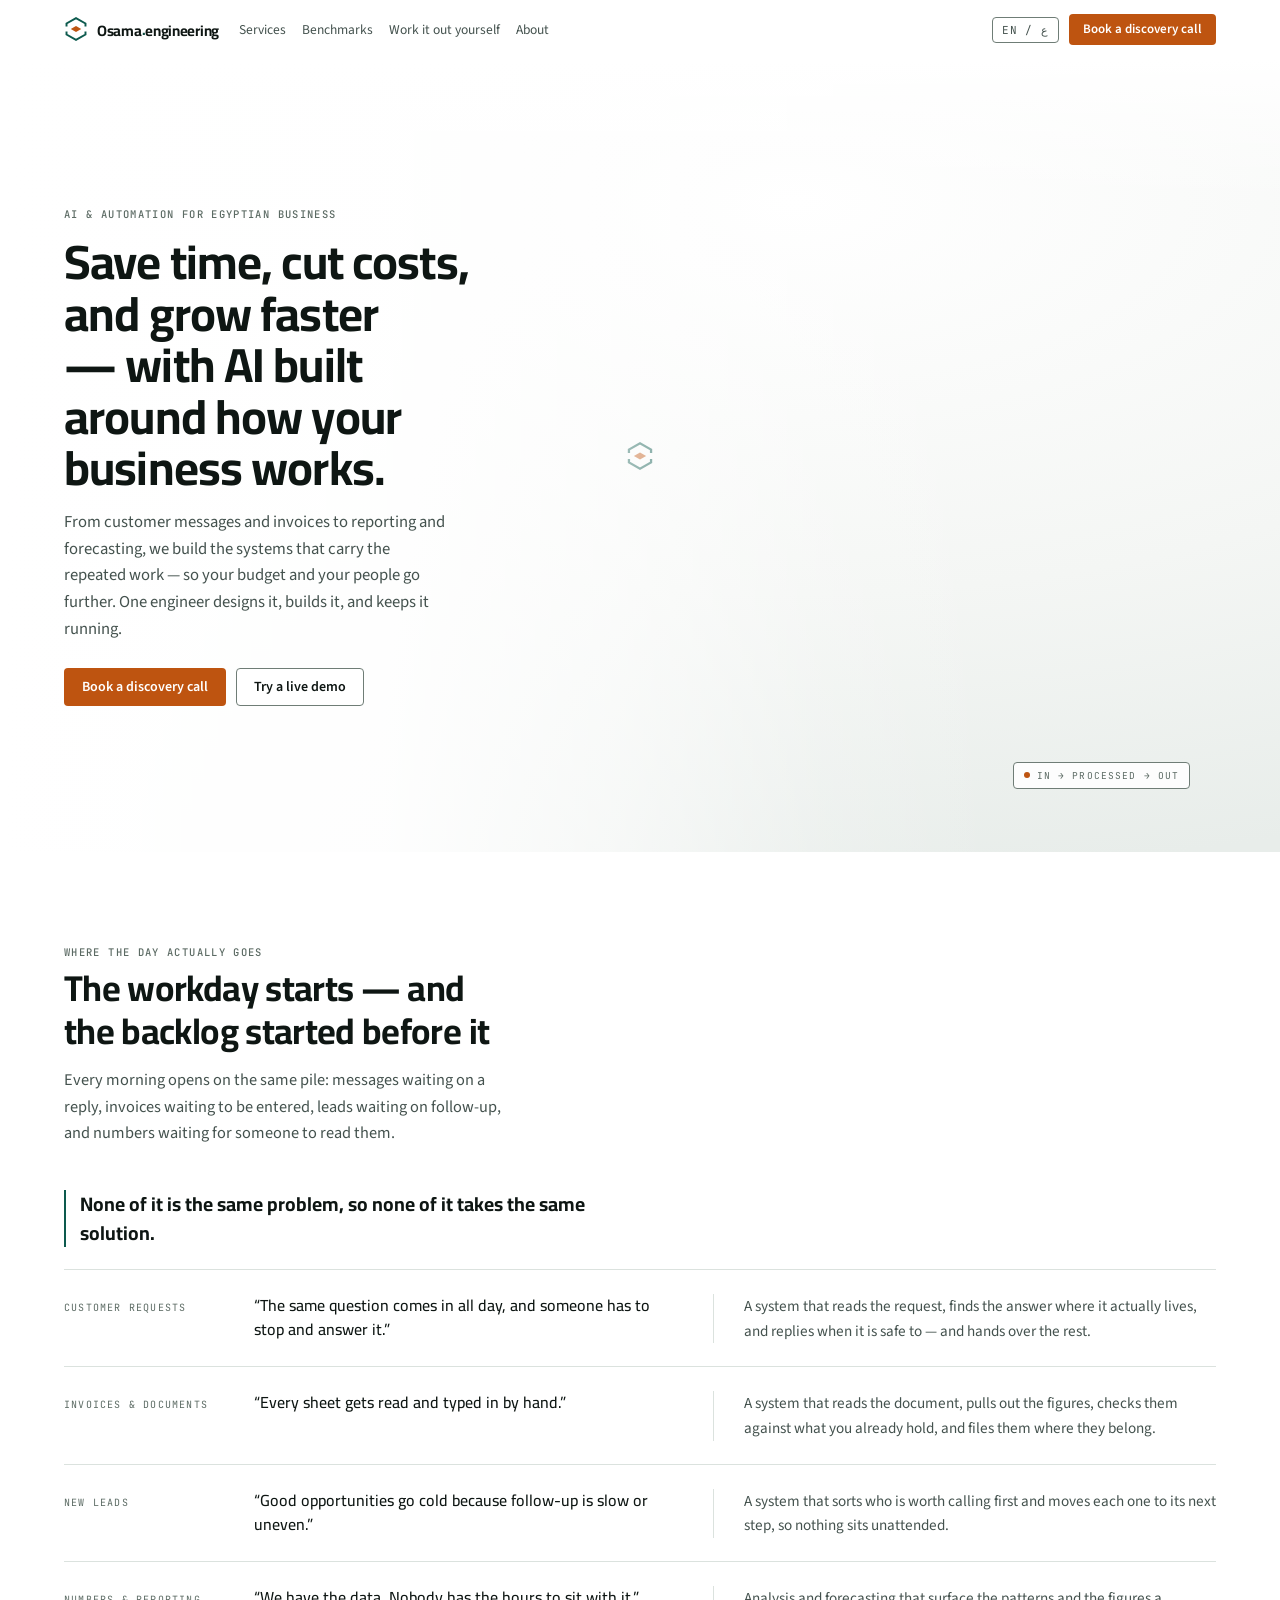
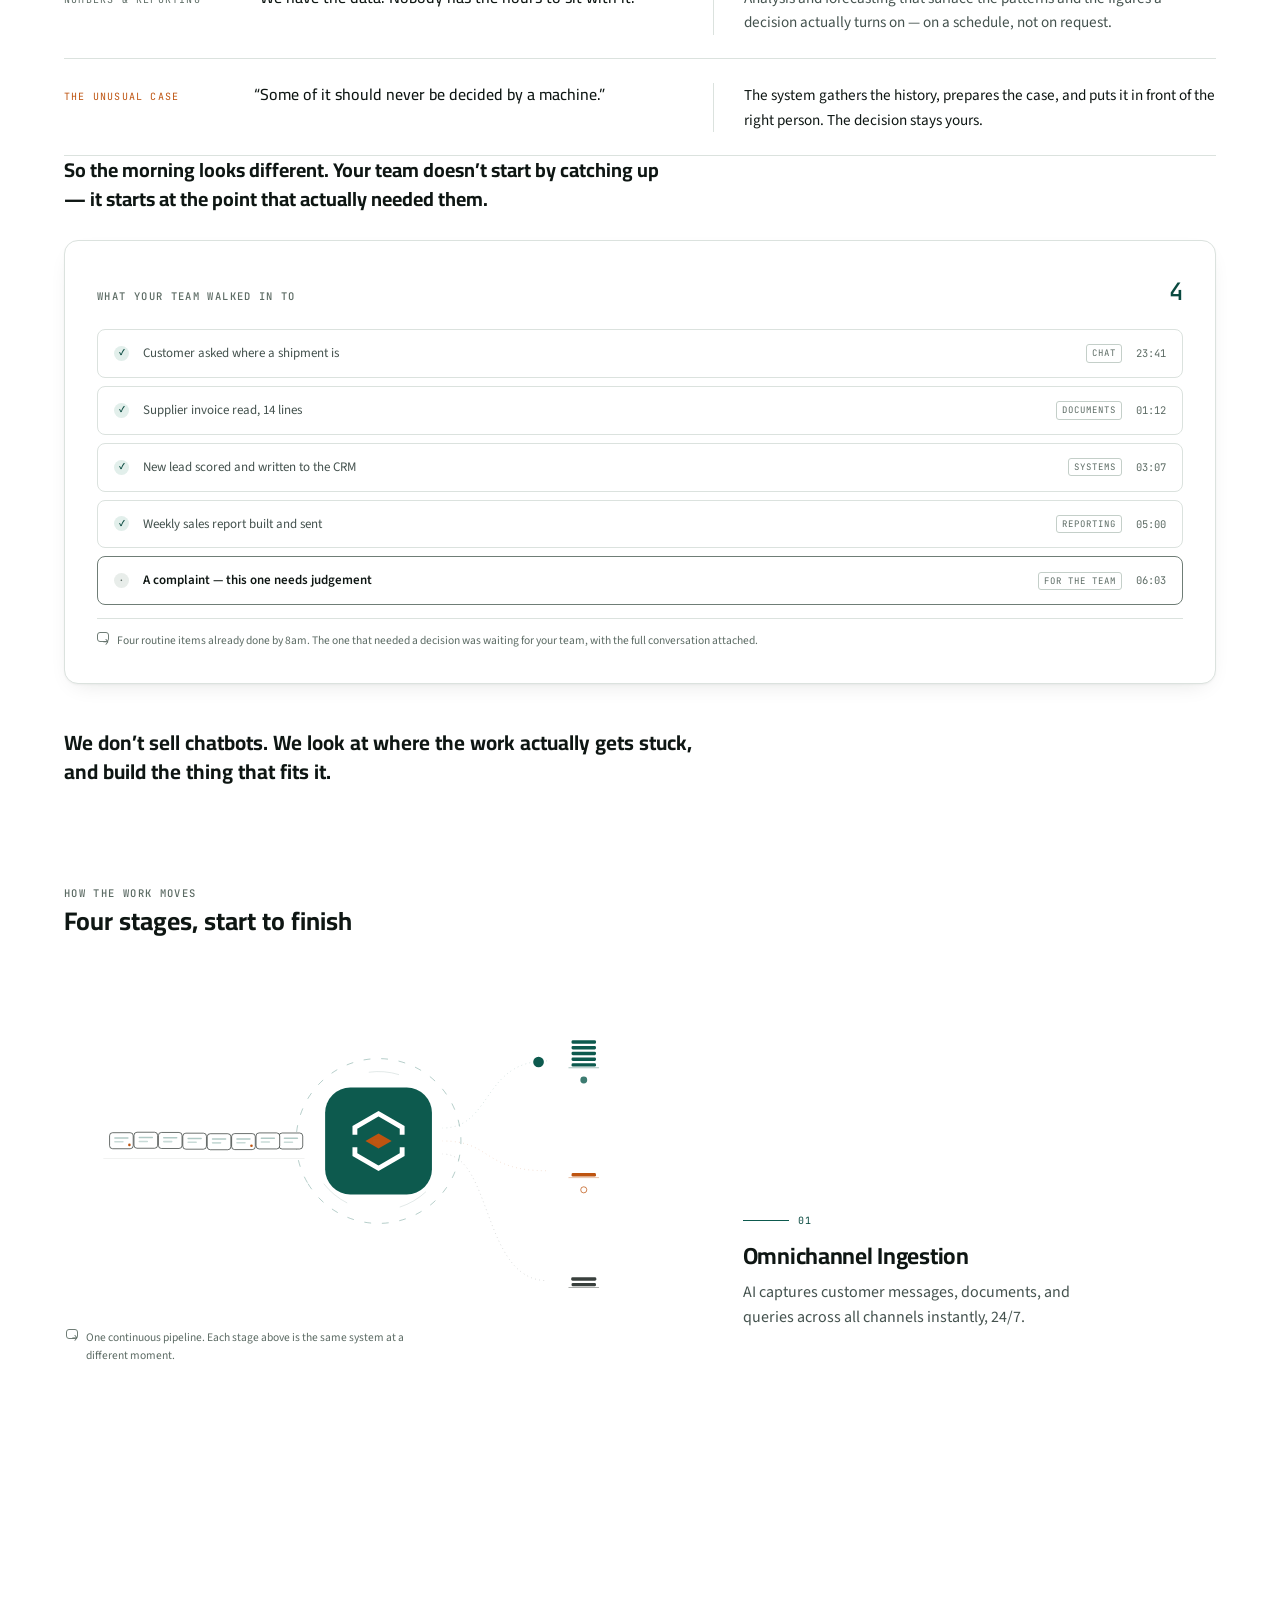
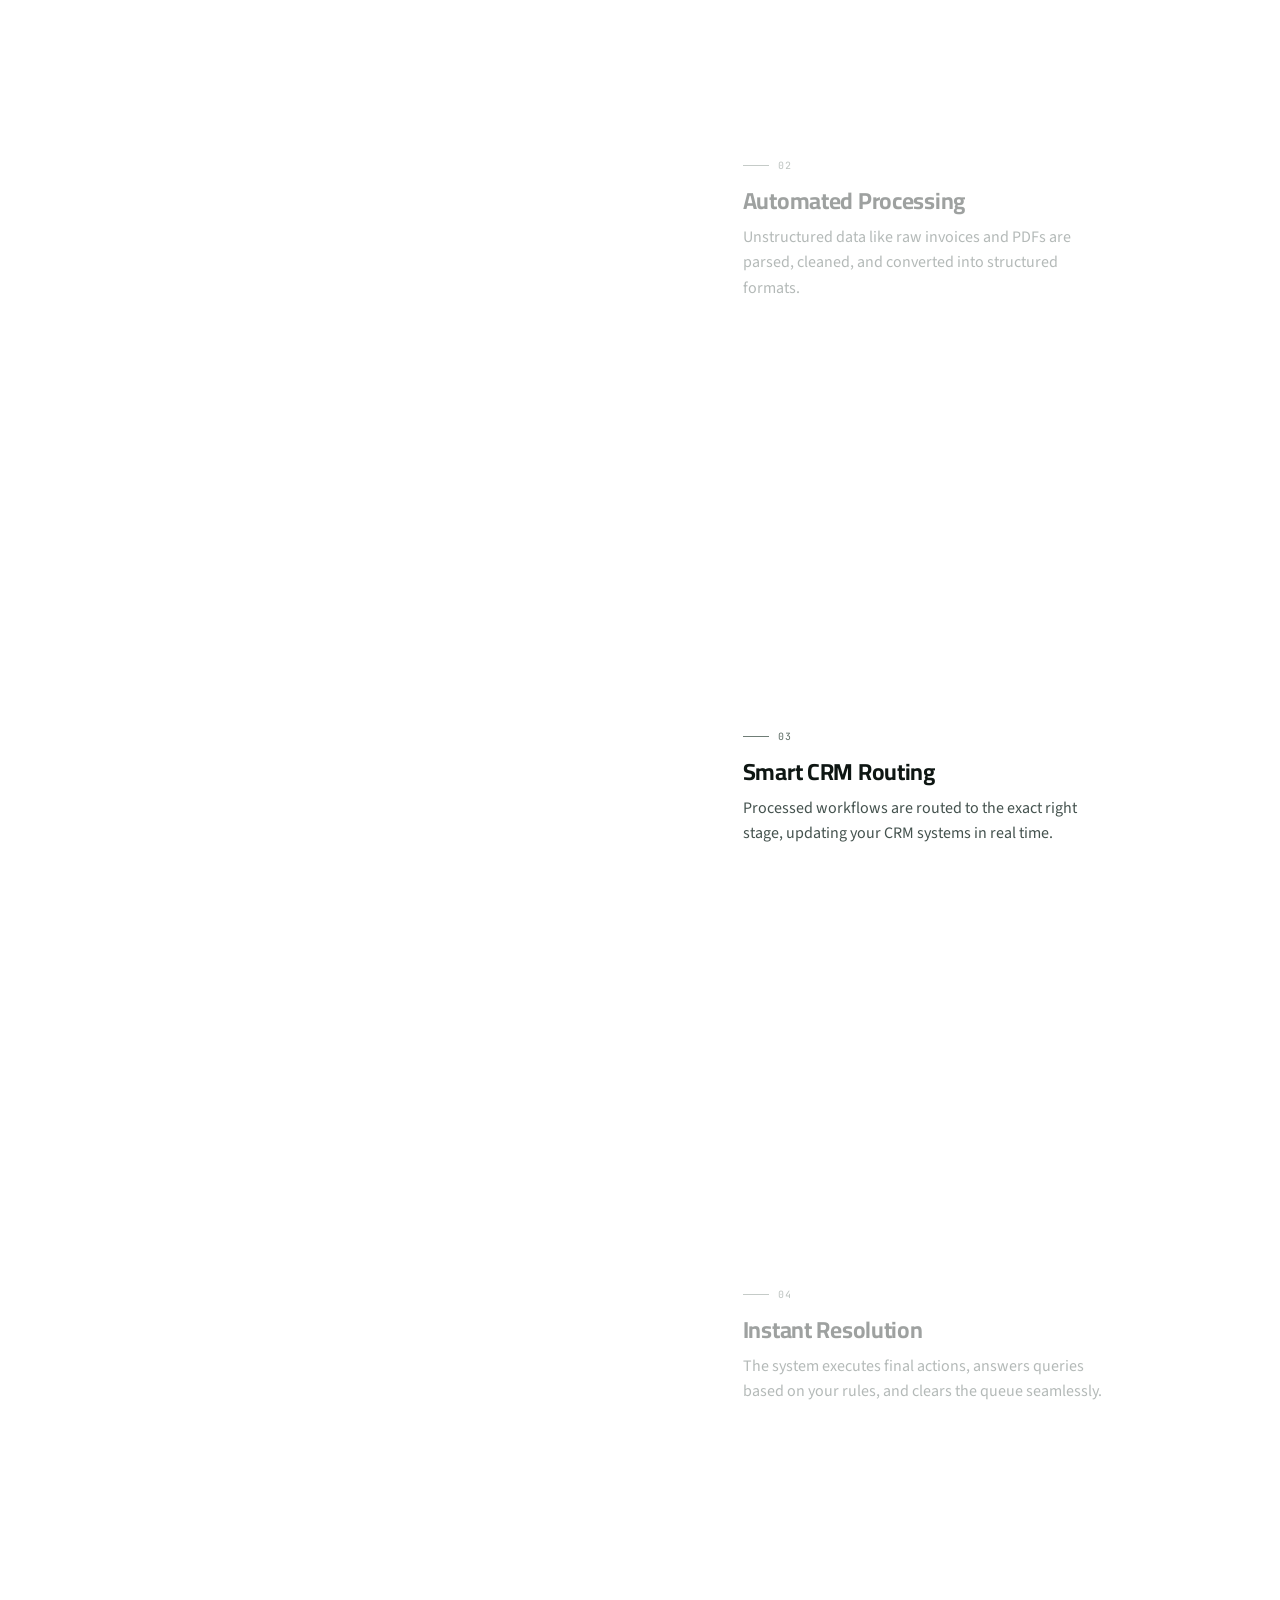
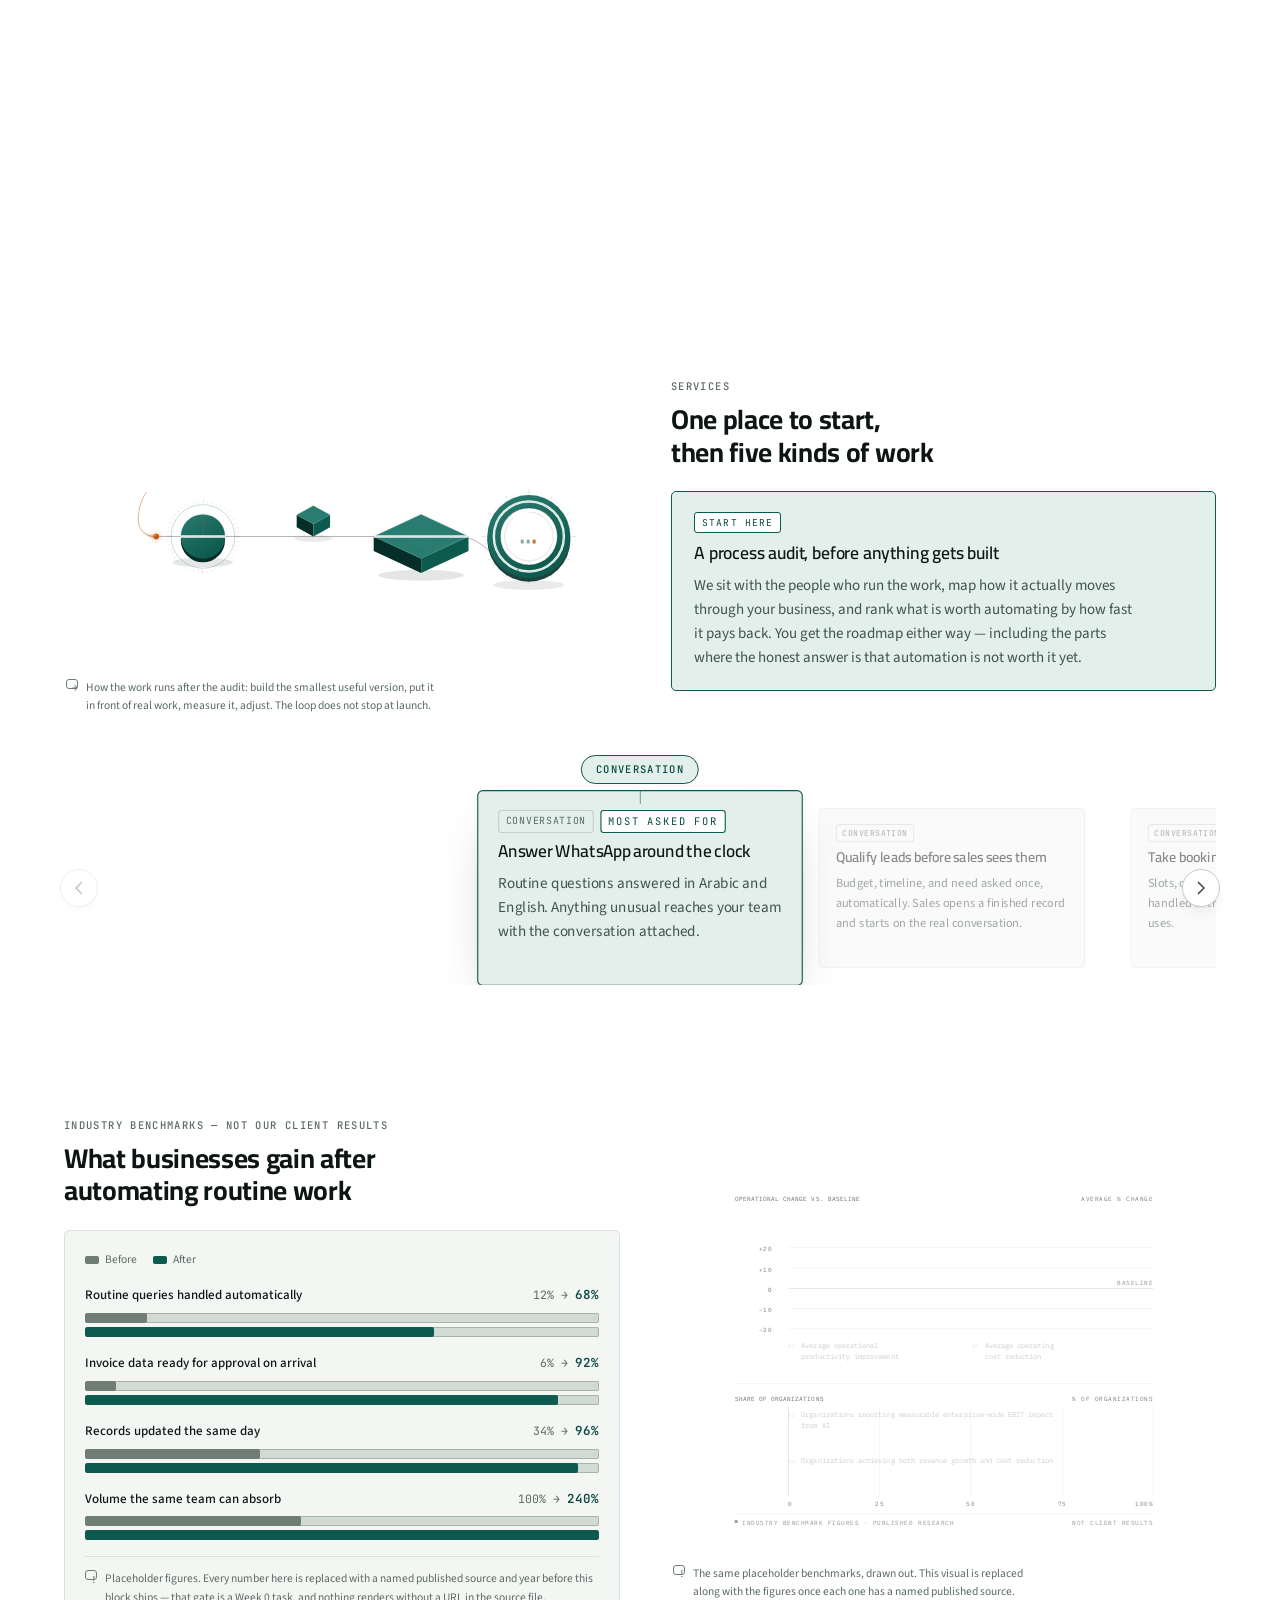
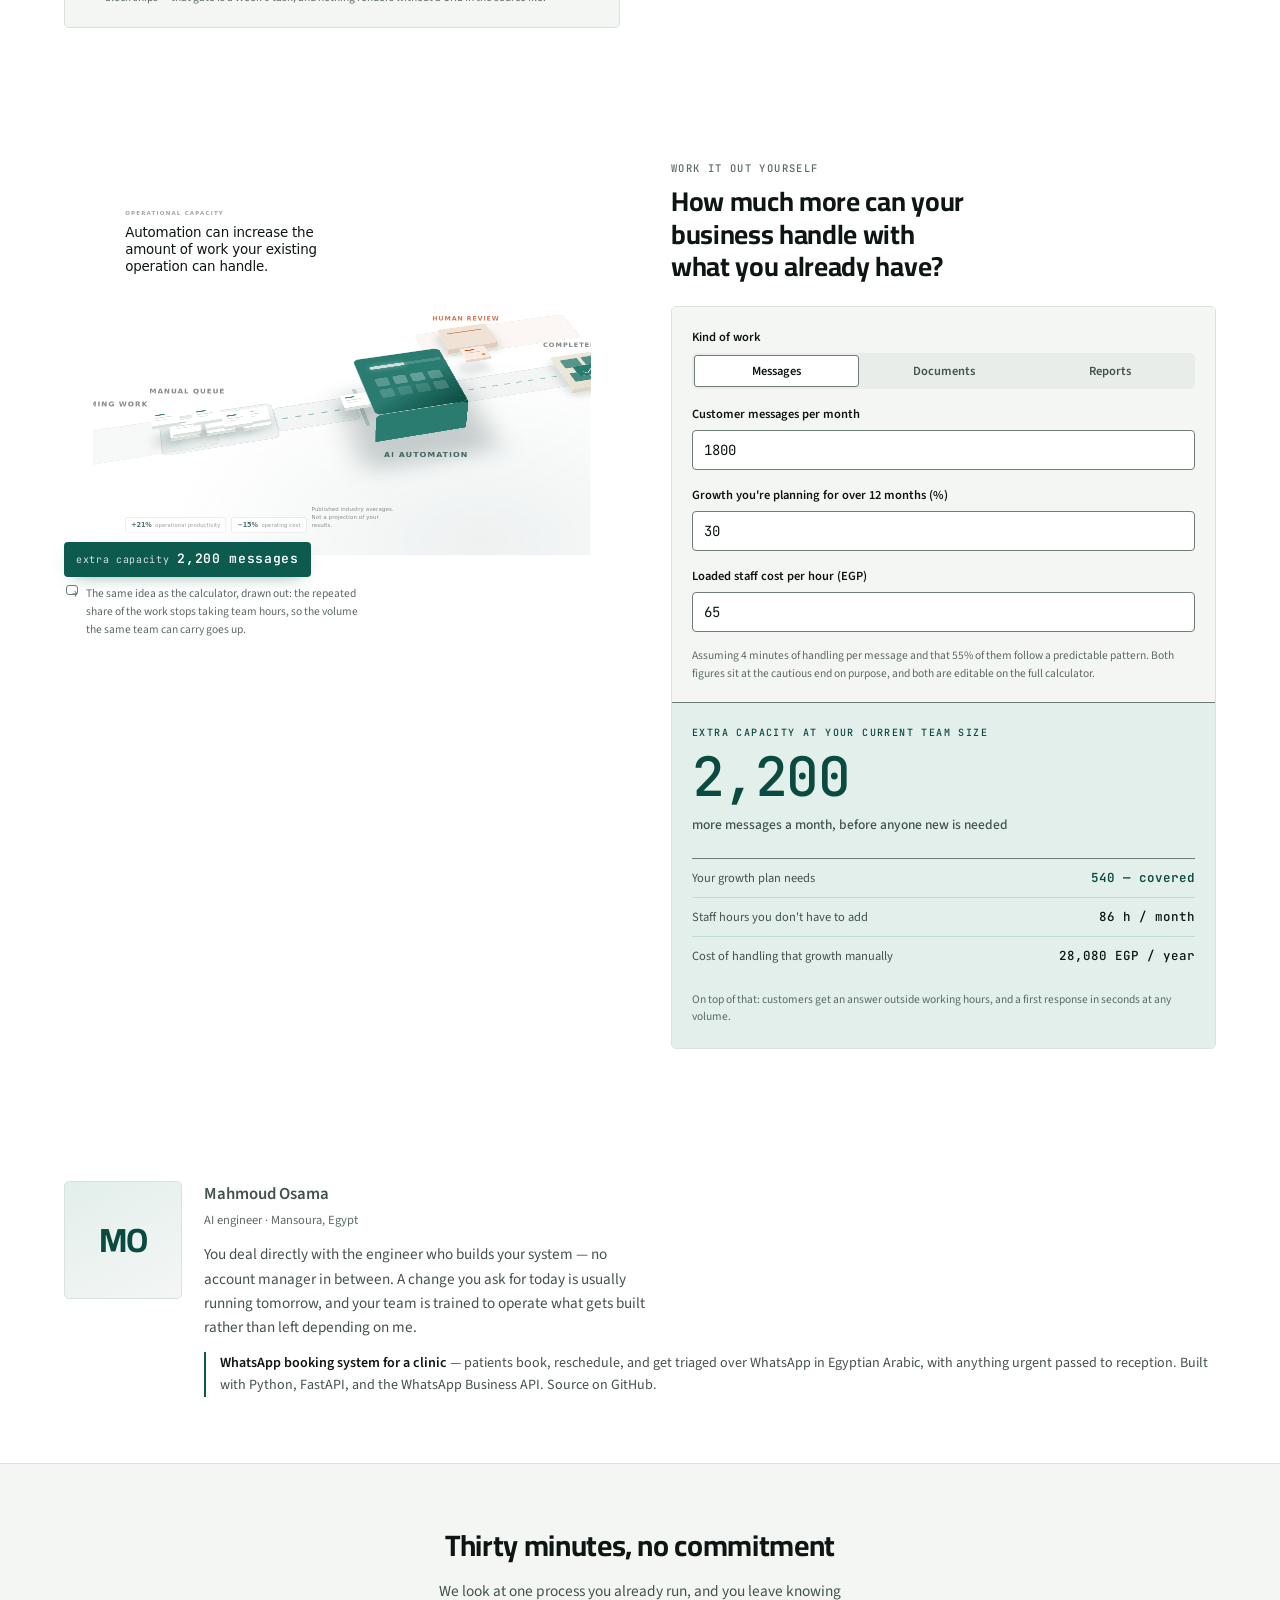
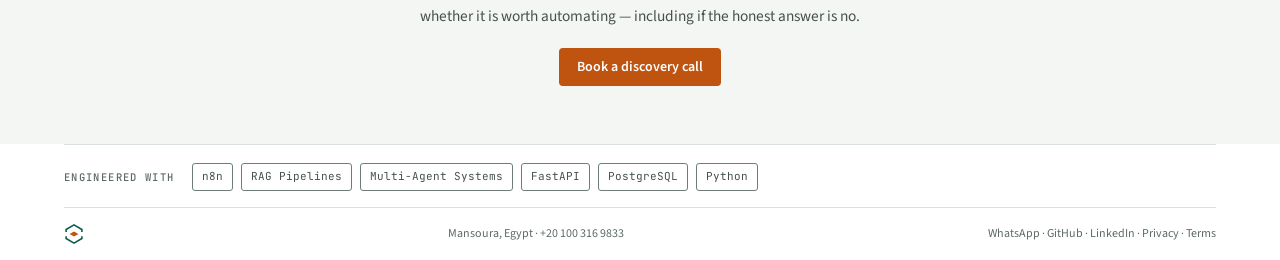
==== commit e31b6358: "Rebuild the row entrance; fold the morning card into the same section The stagger never read as a se" ====
--- a/index.html
+++ b/index.html
@@ -34,10 +34,10 @@
 <link rel="preconnect" href="https://fonts.googleapis.com">
 <link rel="preconnect" href="https://fonts.gstatic.com" crossorigin>
 <link rel="stylesheet" href="https://fonts.googleapis.com/css2?family=Cairo:wght@400;600;700&family=Source+Sans+3:wght@400;500;600;700&family=JetBrains+Mono:wght@400;500&display=swap">
-<link rel="stylesheet" href="css/site.css?v=20260901">
+<link rel="stylesheet" href="css/site.css?v=20260902">
 
 <script type="module" src="vendor/model-viewer.min.js"></script>
-<script defer src="js/site.js?v=20260901"></script>
+<script defer src="js/site.js?v=20260902"></script>
 </head>
 <body dir="ltr">
 
@@ -130,41 +130,36 @@
        data-en="None of it is the same problem, so none of it takes the same solution."
        data-ar="ودي مش كلها نفس المشكلة، وبالتالي مش كلها ليها نفس الحل.">None of it is the same problem, so none of it takes the same solution.</p>
 
-    <ol class="d-rows" data-reveal-group>
-      <li class="d-row" data-reveal>
+    <ol class="d-rows" id="pileRows">
+      <li class="d-row">
         <span class="d-row-k" data-en="Customer requests" data-ar="طلبات العملاء">Customer requests</span>
         <p class="d-row-p" data-en="&ldquo;The same question comes in all day, and someone has to stop and answer it.&rdquo;" data-ar="«نفس السؤال بيتكرر طول اليوم، ولازم حد يسيب شغله ويرد.»">&ldquo;The same question comes in all day, and someone has to stop and answer it.&rdquo;</p>
         <p class="d-row-a" data-en="A system that reads the request, finds the answer where it actually lives, and replies when it is safe to &mdash; and hands over the rest." data-ar="نظام بيفهم الطلب، يجيب المعلومة من مكانها الصح، ويرد لما يكون الرد واضح — ويسلّم الباقي للفريق.">A system that reads the request, finds the answer where it actually lives, and replies when it is safe to &mdash; and hands over the rest.</p>
       </li>
-      <li class="d-row" data-reveal>
+      <li class="d-row">
         <span class="d-row-k" data-en="Invoices &amp; documents" data-ar="الفواتير والمستندات">Invoices &amp; documents</span>
         <p class="d-row-p" data-en="&ldquo;Every sheet gets read and typed in by hand.&rdquo;" data-ar="«كل ورقة لازم حد يقراها ويدخّلها بإيده.»">&ldquo;Every sheet gets read and typed in by hand.&rdquo;</p>
         <p class="d-row-a" data-en="A system that reads the document, pulls out the figures, checks them against what you already hold, and files them where they belong." data-ar="نظام بيقرا المستند، يطلّع الأرقام، يراجعها على اللي عندك، ويحطها في مكانها.">A system that reads the document, pulls out the figures, checks them against what you already hold, and files them where they belong.</p>
       </li>
-      <li class="d-row" data-reveal>
+      <li class="d-row">
         <span class="d-row-k" data-en="New leads" data-ar="العملاء المحتملين">New leads</span>
         <p class="d-row-p" data-en="&ldquo;Good opportunities go cold because follow-up is slow or uneven.&rdquo;" data-ar="«فرص كويسة بتبرد لأن المتابعة بتتأخر أو مش منتظمة.»">&ldquo;Good opportunities go cold because follow-up is slow or uneven.&rdquo;</p>
         <p class="d-row-a" data-en="A system that sorts who is worth calling first and moves each one to its next step, so nothing sits unattended." data-ar="نظام بيرتّب مين يستاهل مكالمة الأول، وبيحرّك كل عميل للخطوة اللي بعدها، فمفيش حاجة بتقف.">A system that sorts who is worth calling first and moves each one to its next step, so nothing sits unattended.</p>
       </li>
-      <li class="d-row" data-reveal>
+      <li class="d-row">
         <span class="d-row-k" data-en="Numbers &amp; reporting" data-ar="الأرقام والتقارير">Numbers &amp; reporting</span>
         <p class="d-row-p" data-en="&ldquo;We have the data. Nobody has the hours to sit with it.&rdquo;" data-ar="«البيانات موجودة، بس محدش فاضي يقعد يحللها.»">&ldquo;We have the data. Nobody has the hours to sit with it.&rdquo;</p>
         <p class="d-row-a" data-en="Analysis and forecasting that surface the patterns and the figures a decision actually turns on &mdash; on a schedule, not on request." data-ar="تحليل وتوقعات بتطلّع الأنماط والأرقام اللي القرار بيتوقف عليها — في مواعيد ثابتة، من غير ما حد يطلبها.">Analysis and forecasting that surface the patterns and the figures a decision actually turns on &mdash; on a schedule, not on request.</p>
       </li>
-      <li class="d-row is-human" data-reveal>
+      <li class="d-row is-human">
         <span class="d-row-k" data-en="The unusual case" data-ar="الحالات غير العادية">The unusual case</span>
         <p class="d-row-p" data-en="&ldquo;Some of it should never be decided by a machine.&rdquo;" data-ar="«وفيه حاجات المفروض ما تتاخدش بقرار آلي.»">&ldquo;Some of it should never be decided by a machine.&rdquo;</p>
         <p class="d-row-a" data-en="The system gathers the history, prepares the case, and puts it in front of the right person. The decision stays yours." data-ar="النظام بيجمّع التفاصيل والتاريخ، يجهّز الحالة، ويحطها قدام الشخص المناسب. والقرار يفضل قراركم.">The system gathers the history, prepares the case, and puts it in front of the right person. The decision stays yours.</p>
       </li>
     </ol>
 
-    <p class="d-pile-thesis" data-reveal
-       data-en="We don&rsquo;t sell chatbots. We look at where the work actually gets stuck, and build the thing that fits it."
-       data-ar="إحنا مش بنبيع Chatbots. بنشوف الشغل بيقف فين بالظبط، وبنبني الحاجة اللي تناسبه.">We don&rsquo;t sell chatbots. We look at where the work actually gets stuck, and build the thing that fits it.</p>
-  </section>
-
-  <!-- ══════════════ THE MORNING THAT RESULTS ══════════════ -->
-  <div class="shell pad d-figband">
+    <!-- The morning that results: the last beat of the same argument,
+         kept inside this section rather than a band of its own. -->
     <p class="d-fig-lede" data-reveal
        data-en="So the morning looks different. Your team doesn&rsquo;t start by catching up &mdash; it starts at the point that actually needed them."
        data-ar="فالصبح بقى شكله مختلف. فريقك مش بيبدأ يومه وهو بيلحق المتأخر — بيبدأ من النقطة اللي فعلاً كانت محتاجاه.">So the morning looks different. Your team doesn&rsquo;t start by catching up &mdash; it starts at the point that actually needed them.</p>
@@ -187,7 +182,11 @@
       </p>
     </div>
 
-  </div>
+    <p class="d-pile-thesis" data-reveal
+       data-en="We don&rsquo;t sell chatbots. We look at where the work actually gets stuck, and build the thing that fits it."
+       data-ar="إحنا مش بنبيع Chatbots. بنشوف الشغل بيقف فين بالظبط، وبنبني الحاجة اللي تناسبه.">We don&rsquo;t sell chatbots. We look at where the work actually gets stuck, and build the thing that fits it.</p>
+  </section>
+
 
   <!-- ══════════════ ZIG 1 — opportunity | automation flow ══════════════ -->
   <div class="shell pad">
--- a/css/site.css
+++ b/css/site.css
@@ -610,16 +610,35 @@
   font-size:clamp(1.06rem,2vw,1.3rem);line-height:1.42;color:var(--p-ink);
 }
 
-/* Directional entrance, mirrored per language: rows arrive from the edge the
-   reader starts at — the right in Arabic, the left in English — so the reveal
-   runs with the reading direction instead of against it. 150ms apart. */
-.d-rows[data-reveal-group] > [data-reveal]{
-  transform:translateX(calc(var(--rd,-1) * 26px));
-  transition:opacity .62s var(--ease),transform .62s var(--ease);
-  transition-delay:calc(var(--i,0) * 150ms);
-}
-.d-rows[data-reveal-group] > [data-reveal].is-in{transform:none;}
-body[dir="rtl"] .d-rows[data-reveal-group] > [data-reveal]{--rd:1;}
+/* ── row entrance ───────────────────────────────────────────────────────
+   Driven by ONE observer on the <ol>, not by the page-wide [data-reveal]
+   system. That system gives every element its own observer, so on a list
+   this tall each row crossed its own threshold at a different scroll point
+   and the stagger never read as a sequence — rows just appeared as you
+   reached them.
+
+   The offsets are written out per direction rather than through a custom
+   property: translateX(-48px) in English so rows arrive from the left,
+   +48px in Arabic so they arrive from the right. Opacity runs a clean 0 → 1
+   with no blur and no colour change, so the text is at full contrast the
+   moment it is legible. Per-row delay is set inline in JS from the index. */
+.d-rows > .d-row{
+  opacity:0;
+  transform:translateX(-48px);
+  transition:opacity .7s cubic-bezier(.16,1,.3,1),
+             transform .7s cubic-bezier(.16,1,.3,1);
+}
+body[dir="rtl"] .d-rows > .d-row{transform:translateX(48px);}
+.d-rows.is-visible > .d-row,
+body[dir="rtl"] .d-rows.is-visible > .d-row{
+  opacity:1;transform:translateX(0);
+}
+@media (prefers-reduced-motion:reduce){
+  .d-rows > .d-row,
+  body[dir="rtl"] .d-rows > .d-row{
+    opacity:1;transform:none;transition:none;
+  }
+}
 
 .d-fig-lede{
   max-width:56ch;margin:0 0 clamp(18px,2.4vw,26px);
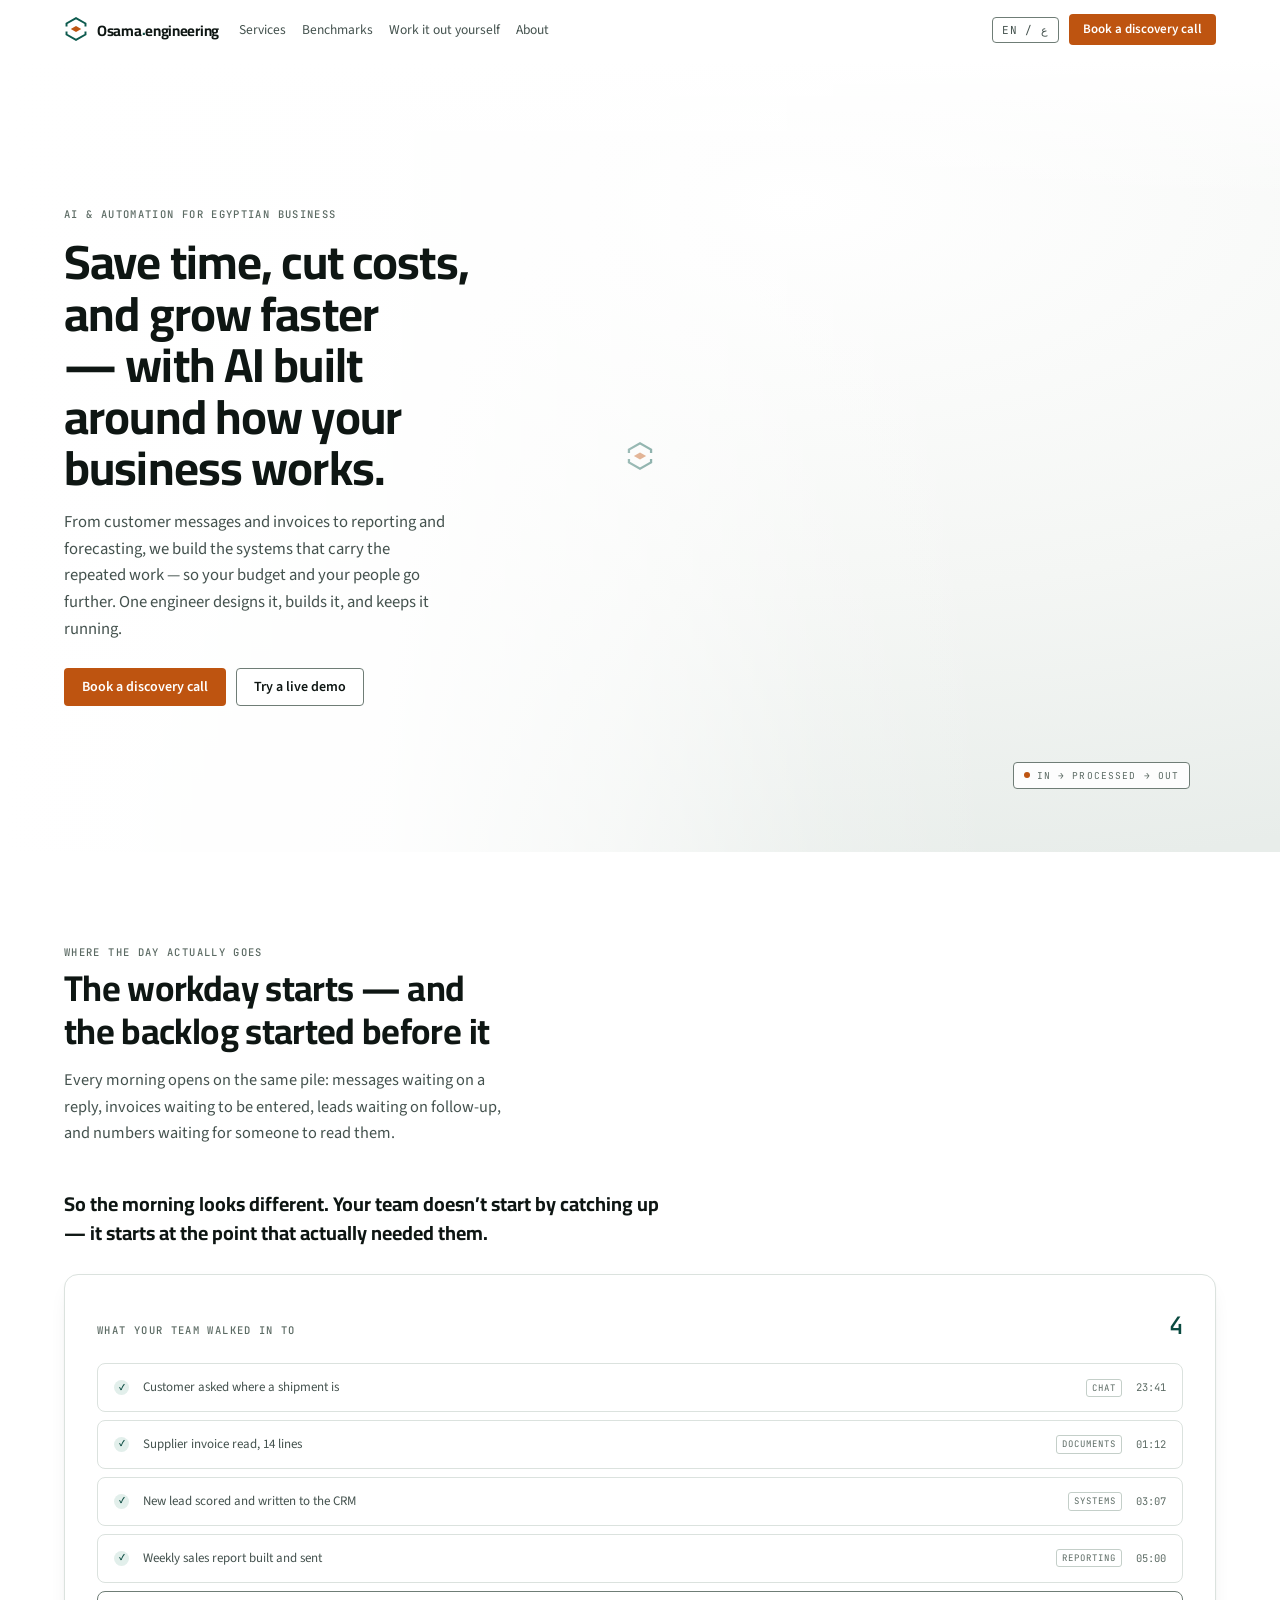
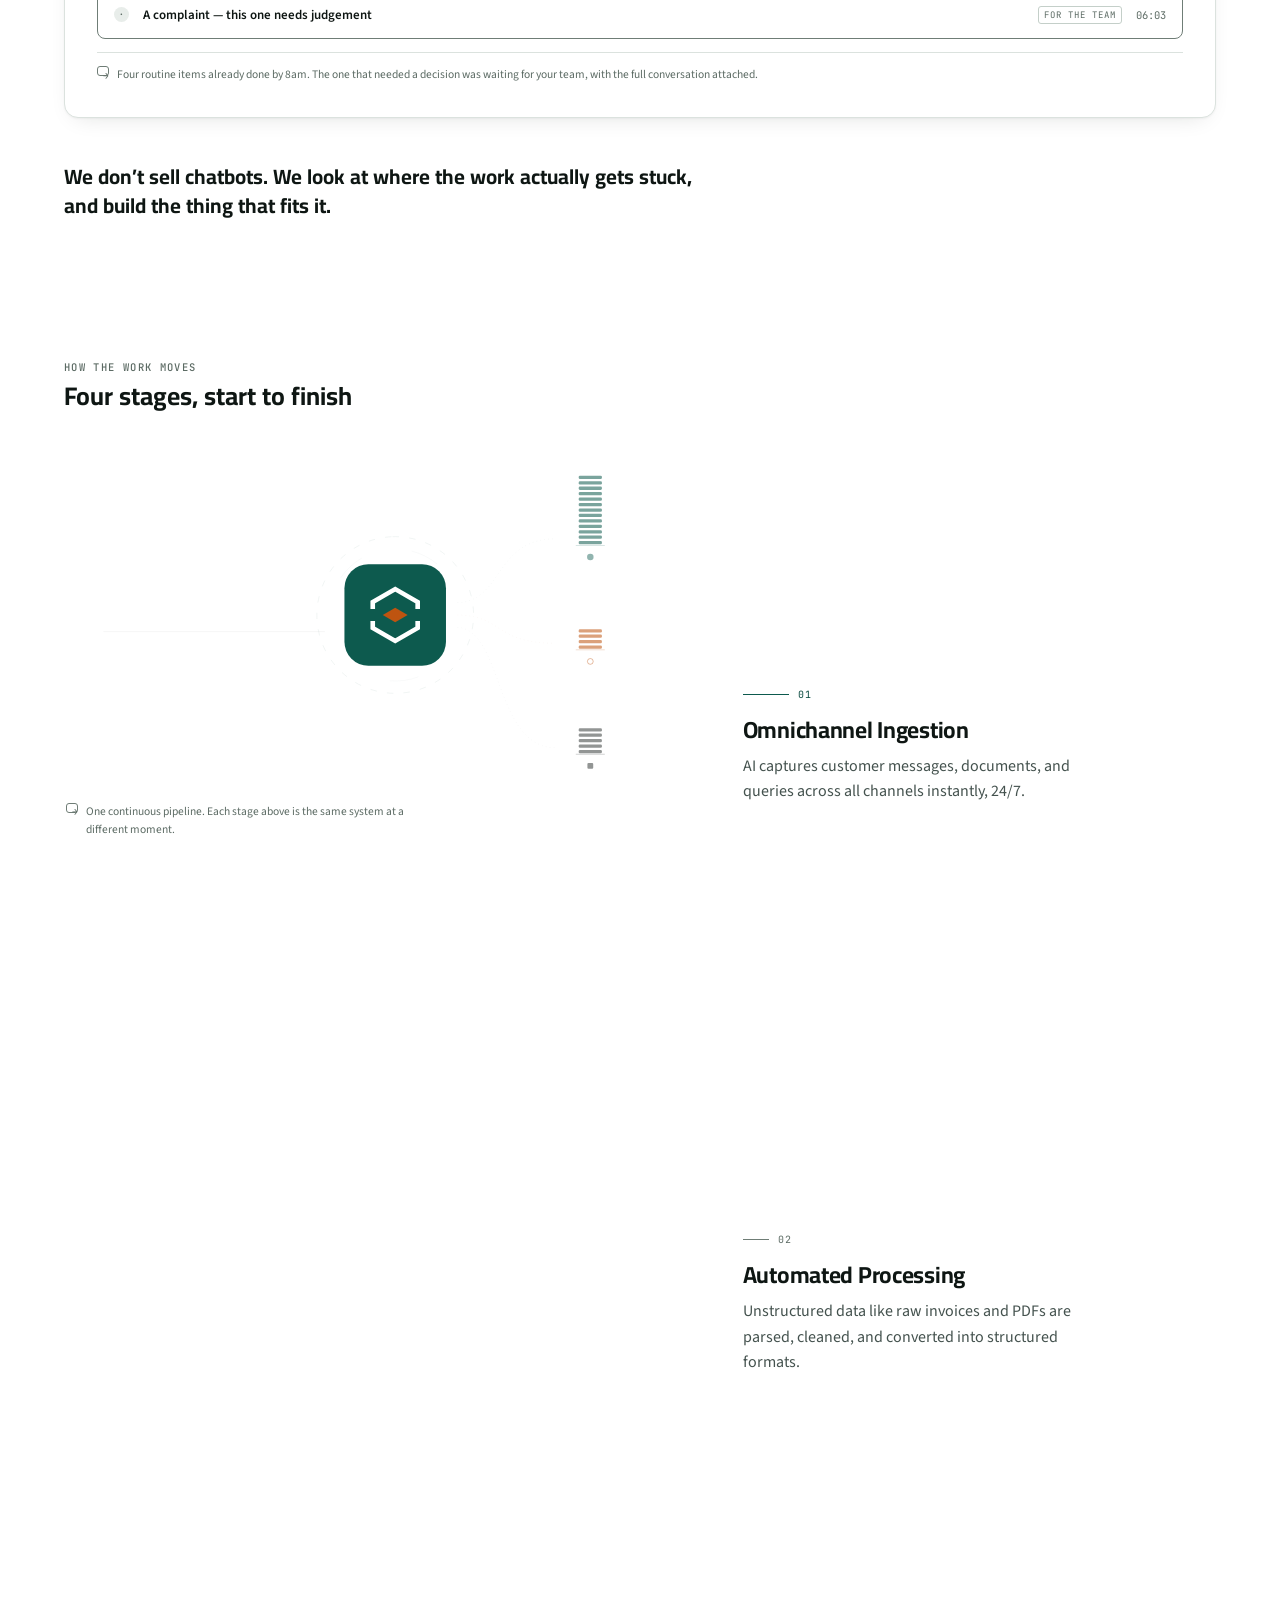
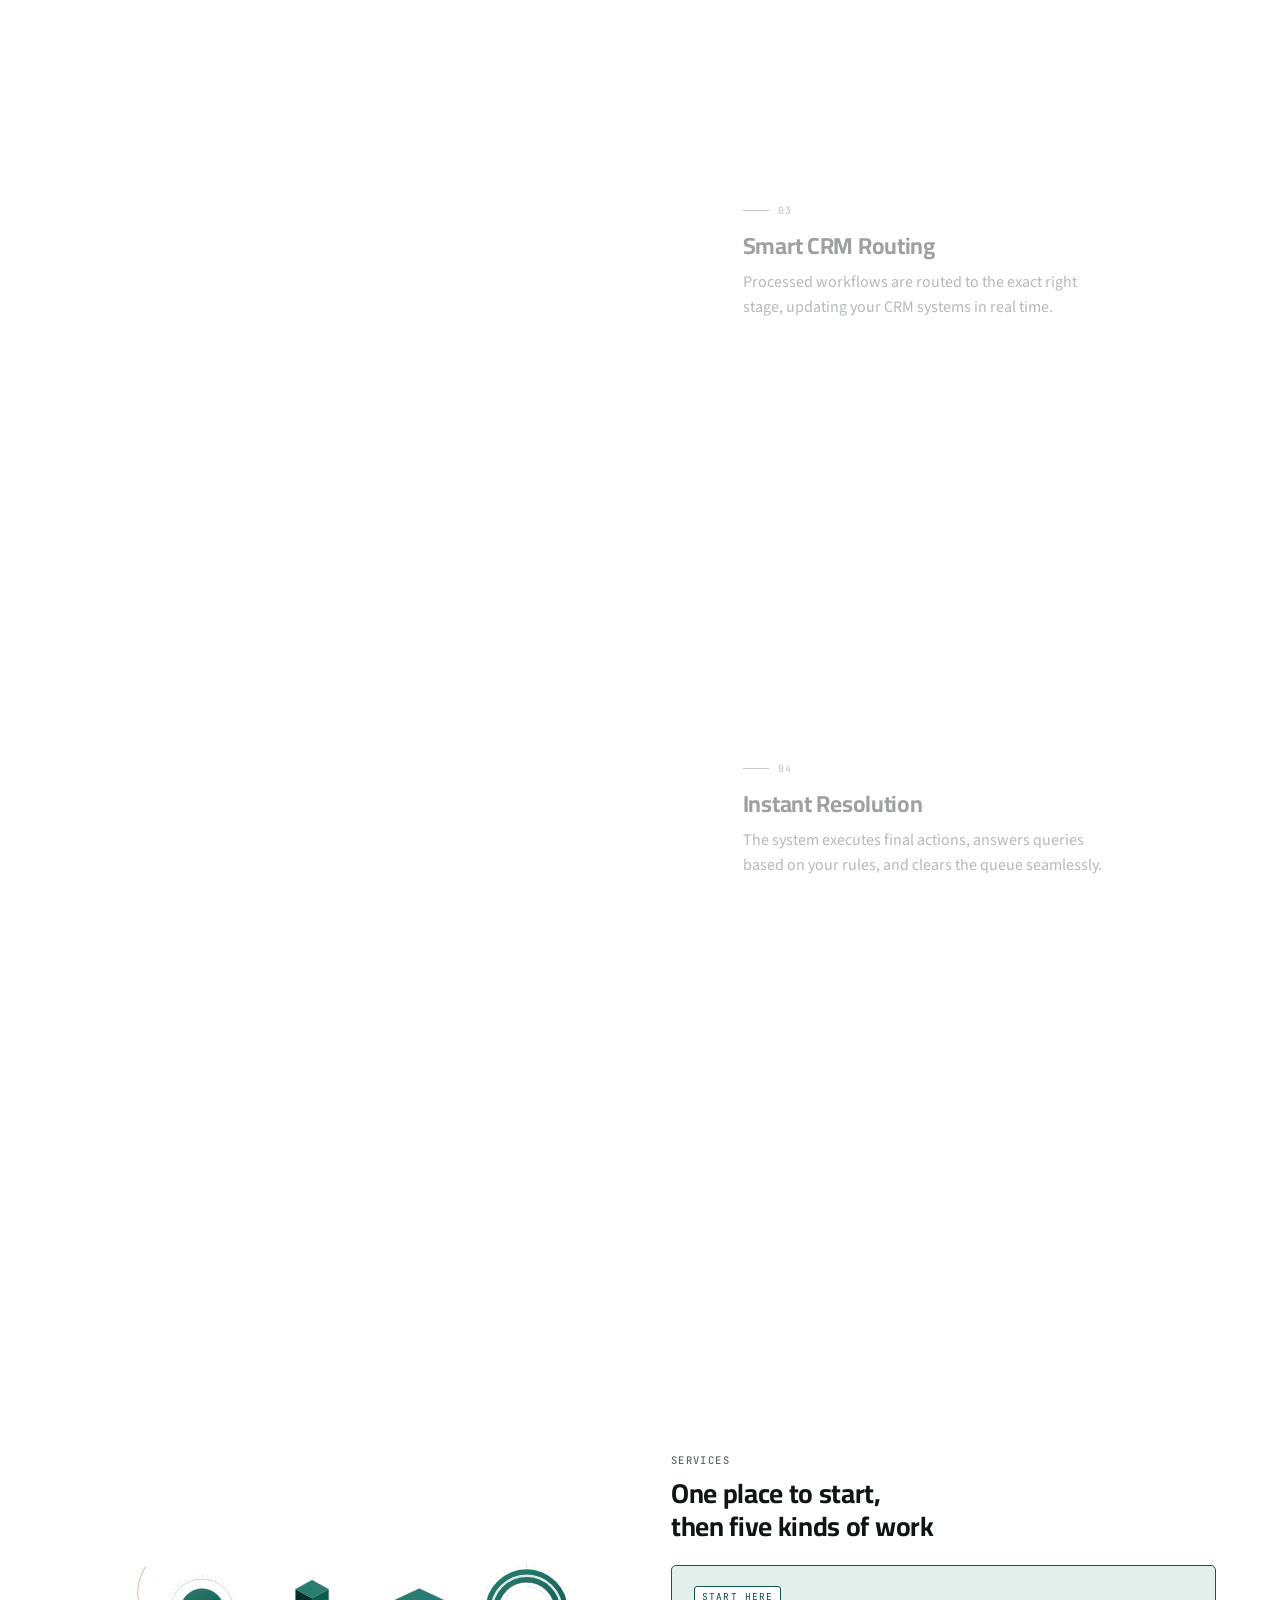
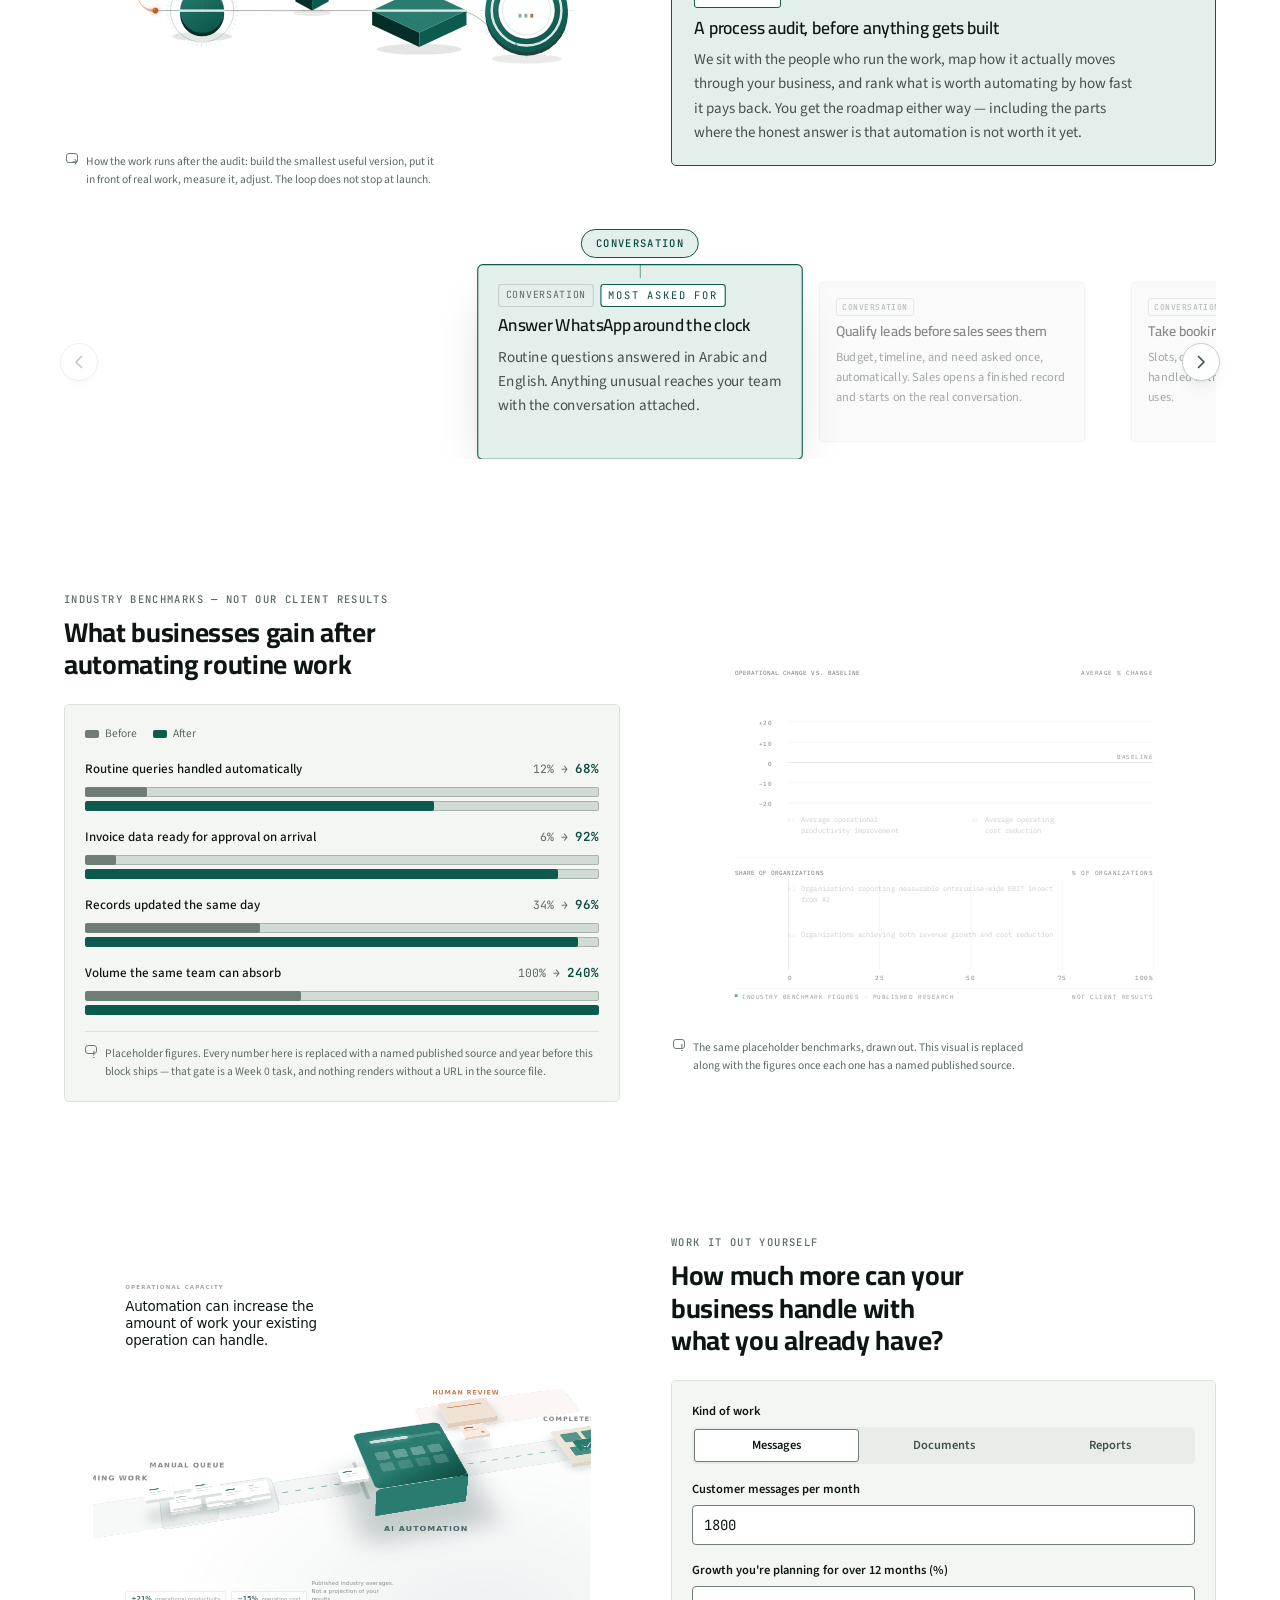
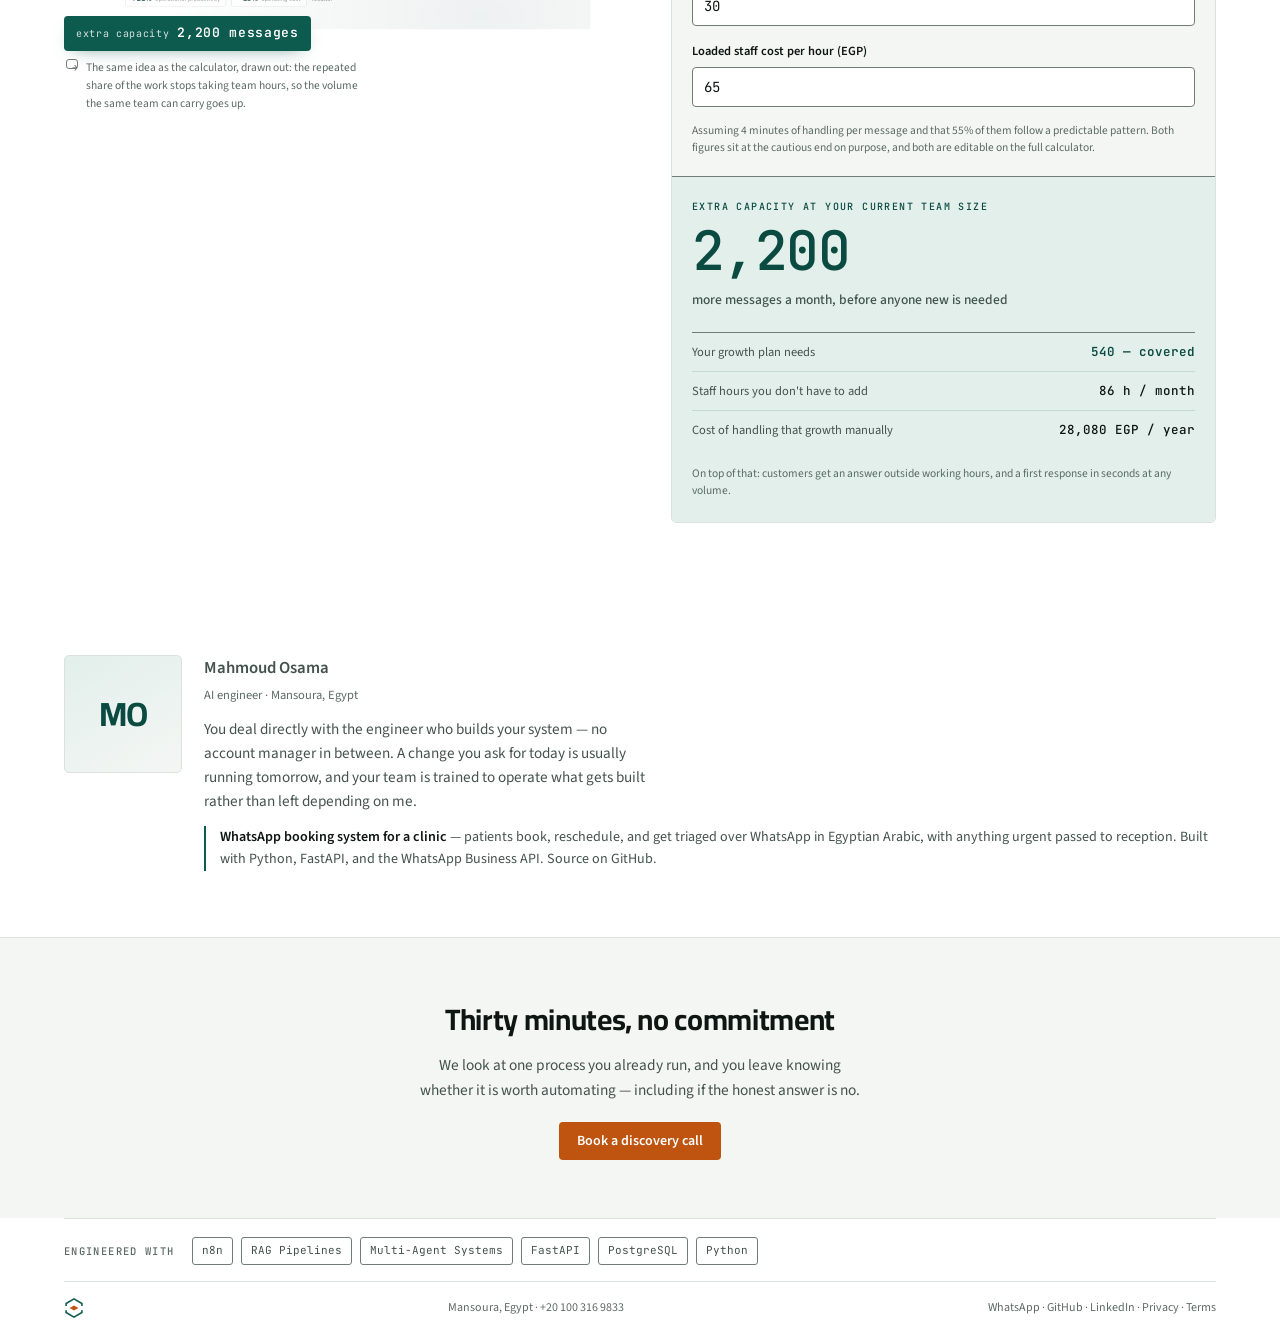
==== commit afa0df23: "Cut the problem/answer list; the section keeps one piece of evidence The list and the morning card w" ====
--- a/index.html
+++ b/index.html
@@ -34,10 +34,10 @@
 <link rel="preconnect" href="https://fonts.googleapis.com">
 <link rel="preconnect" href="https://fonts.gstatic.com" crossorigin>
 <link rel="stylesheet" href="https://fonts.googleapis.com/css2?family=Cairo:wght@400;600;700&family=Source+Sans+3:wght@400;500;600;700&family=JetBrains+Mono:wght@400;500&display=swap">
-<link rel="stylesheet" href="css/site.css?v=20260902">
+<link rel="stylesheet" href="css/site.css?v=20260903">
 
 <script type="module" src="vendor/model-viewer.min.js"></script>
-<script defer src="js/site.js?v=20260902"></script>
+<script defer src="js/site.js?v=20260903"></script>
 </head>
 <body dir="ltr">
 
@@ -109,12 +109,12 @@
 
   </section>
 
-  <!-- ══════════════ THE PILE → THE RIGHT ANSWER → THE MORNING ══════════════
-       Three beats. The section opens on a backlog every owner recognises, with
-       no technology in it; then pairs each kind of work with what actually gets
-       built for it, in business words; then shows the morning that results.
-       The order matters: naming the technology first is what makes this kind of
-       section read as a services list. ══════════════════════════════════════ -->
+  <!-- ══════════════ THE PILE → THE MORNING ══════════════
+       Two beats, one argument. The section opens on a backlog every owner
+       recognises, with no technology named in it, then shows the morning that
+       results. The problem/answer list that used to sit between them made the
+       same case a second time and was cut: one claim, one piece of evidence.
+       ══════════════════════════════════════════════════════════════════════ -->
   <section class="shell pad d-pile" id="operations" aria-labelledby="pileTitle">
     <header class="d-pile-head">
       <p class="lab" data-reveal data-en="Where the day actually goes" data-ar="الشغل بيروح فين بالظبط">Where the day actually goes</p>
@@ -126,38 +126,6 @@
          data-ar="كل يوم بيفتح على نفس الكومة: رسايل مستنية رد، فواتير مستنية تسجيل، عملاء مستنيين متابعة، وأرقام مستنية حد يقراها.">Every morning opens on the same pile: messages waiting on a reply, invoices waiting to be entered, leads waiting on follow-up, and numbers waiting for someone to read them.</p>
     </header>
 
-    <p class="d-pile-turn" data-reveal
-       data-en="None of it is the same problem, so none of it takes the same solution."
-       data-ar="ودي مش كلها نفس المشكلة، وبالتالي مش كلها ليها نفس الحل.">None of it is the same problem, so none of it takes the same solution.</p>
-
-    <ol class="d-rows" id="pileRows">
-      <li class="d-row">
-        <span class="d-row-k" data-en="Customer requests" data-ar="طلبات العملاء">Customer requests</span>
-        <p class="d-row-p" data-en="&ldquo;The same question comes in all day, and someone has to stop and answer it.&rdquo;" data-ar="«نفس السؤال بيتكرر طول اليوم، ولازم حد يسيب شغله ويرد.»">&ldquo;The same question comes in all day, and someone has to stop and answer it.&rdquo;</p>
-        <p class="d-row-a" data-en="A system that reads the request, finds the answer where it actually lives, and replies when it is safe to &mdash; and hands over the rest." data-ar="نظام بيفهم الطلب، يجيب المعلومة من مكانها الصح، ويرد لما يكون الرد واضح — ويسلّم الباقي للفريق.">A system that reads the request, finds the answer where it actually lives, and replies when it is safe to &mdash; and hands over the rest.</p>
-      </li>
-      <li class="d-row">
-        <span class="d-row-k" data-en="Invoices &amp; documents" data-ar="الفواتير والمستندات">Invoices &amp; documents</span>
-        <p class="d-row-p" data-en="&ldquo;Every sheet gets read and typed in by hand.&rdquo;" data-ar="«كل ورقة لازم حد يقراها ويدخّلها بإيده.»">&ldquo;Every sheet gets read and typed in by hand.&rdquo;</p>
-        <p class="d-row-a" data-en="A system that reads the document, pulls out the figures, checks them against what you already hold, and files them where they belong." data-ar="نظام بيقرا المستند، يطلّع الأرقام، يراجعها على اللي عندك، ويحطها في مكانها.">A system that reads the document, pulls out the figures, checks them against what you already hold, and files them where they belong.</p>
-      </li>
-      <li class="d-row">
-        <span class="d-row-k" data-en="New leads" data-ar="العملاء المحتملين">New leads</span>
-        <p class="d-row-p" data-en="&ldquo;Good opportunities go cold because follow-up is slow or uneven.&rdquo;" data-ar="«فرص كويسة بتبرد لأن المتابعة بتتأخر أو مش منتظمة.»">&ldquo;Good opportunities go cold because follow-up is slow or uneven.&rdquo;</p>
-        <p class="d-row-a" data-en="A system that sorts who is worth calling first and moves each one to its next step, so nothing sits unattended." data-ar="نظام بيرتّب مين يستاهل مكالمة الأول، وبيحرّك كل عميل للخطوة اللي بعدها، فمفيش حاجة بتقف.">A system that sorts who is worth calling first and moves each one to its next step, so nothing sits unattended.</p>
-      </li>
-      <li class="d-row">
-        <span class="d-row-k" data-en="Numbers &amp; reporting" data-ar="الأرقام والتقارير">Numbers &amp; reporting</span>
-        <p class="d-row-p" data-en="&ldquo;We have the data. Nobody has the hours to sit with it.&rdquo;" data-ar="«البيانات موجودة، بس محدش فاضي يقعد يحللها.»">&ldquo;We have the data. Nobody has the hours to sit with it.&rdquo;</p>
-        <p class="d-row-a" data-en="Analysis and forecasting that surface the patterns and the figures a decision actually turns on &mdash; on a schedule, not on request." data-ar="تحليل وتوقعات بتطلّع الأنماط والأرقام اللي القرار بيتوقف عليها — في مواعيد ثابتة، من غير ما حد يطلبها.">Analysis and forecasting that surface the patterns and the figures a decision actually turns on &mdash; on a schedule, not on request.</p>
-      </li>
-      <li class="d-row is-human">
-        <span class="d-row-k" data-en="The unusual case" data-ar="الحالات غير العادية">The unusual case</span>
-        <p class="d-row-p" data-en="&ldquo;Some of it should never be decided by a machine.&rdquo;" data-ar="«وفيه حاجات المفروض ما تتاخدش بقرار آلي.»">&ldquo;Some of it should never be decided by a machine.&rdquo;</p>
-        <p class="d-row-a" data-en="The system gathers the history, prepares the case, and puts it in front of the right person. The decision stays yours." data-ar="النظام بيجمّع التفاصيل والتاريخ، يجهّز الحالة، ويحطها قدام الشخص المناسب. والقرار يفضل قراركم.">The system gathers the history, prepares the case, and puts it in front of the right person. The decision stays yours.</p>
-      </li>
-    </ol>
-
     <!-- The morning that results: the last beat of the same argument,
          kept inside this section rather than a band of its own. -->
     <p class="d-fig-lede" data-reveal
@@ -169,12 +137,12 @@
         <span class="lab" data-en="What your team walked in to" data-ar="إيه اللي فريقك هيلاقيه جاهز الصبح؟">What your team walked in to</span>
         <span class="d-fig-n"><bdi>4</bdi></span>
       </div>
-      <div class="d-queue" data-reveal-group aria-hidden="true">
-        <div class="d-q" data-reveal><span class="tick">✓</span><span class="body" data-en="Customer asked where a shipment is" data-ar="عميل بيسأل: طلبي وصل لحد فين؟">Customer asked where a shipment is</span><span class="tag" data-en="Chat" data-ar="محادثات">Chat</span><span class="t"><bdi>23:41</bdi></span></div>
-        <div class="d-q" data-reveal><span class="tick">✓</span><span class="body" data-en="Supplier invoice read, 14 lines" data-ar="فاتورة مورد اتسجلت، 14 بند">Supplier invoice read, 14 lines</span><span class="tag" data-en="Documents" data-ar="مستندات">Documents</span><span class="t"><bdi>01:12</bdi></span></div>
-        <div class="d-q" data-reveal><span class="tick">✓</span><span class="body" data-en="New lead scored and written to the CRM" data-ar="عميل جديد اتسجل واتصنّف تلقائيًا">New lead scored and written to the CRM</span><span class="tag" data-en="Systems" data-ar="أنظمة">Systems</span><span class="t"><bdi>03:07</bdi></span></div>
-        <div class="d-q" data-reveal><span class="tick">✓</span><span class="body" data-en="Weekly sales report built and sent" data-ar="تقرير المبيعات الأسبوعي اتعمل واتبعت">Weekly sales report built and sent</span><span class="tag" data-en="Reporting" data-ar="تقارير">Reporting</span><span class="t"><bdi>05:00</bdi></span></div>
-        <div class="d-q pending" data-reveal><span class="tick">·</span><span class="body" data-en="A complaint — this one needs judgement" data-ar="شكوى — دي محتاجة قرار من حد">A complaint — this one needs judgement</span><span class="tag" data-en="For the team" data-ar="للفريق">For the team</span><span class="t"><bdi>06:03</bdi></span></div>
+      <div class="d-queue" id="queueRows" aria-hidden="true">
+        <div class="d-q"><span class="tick">✓</span><span class="body" data-en="Customer asked where a shipment is" data-ar="عميل بيسأل: طلبي وصل لحد فين؟">Customer asked where a shipment is</span><span class="tag" data-en="Chat" data-ar="محادثات">Chat</span><span class="t"><bdi>23:41</bdi></span></div>
+        <div class="d-q"><span class="tick">✓</span><span class="body" data-en="Supplier invoice read, 14 lines" data-ar="فاتورة مورد اتسجلت، 14 بند">Supplier invoice read, 14 lines</span><span class="tag" data-en="Documents" data-ar="مستندات">Documents</span><span class="t"><bdi>01:12</bdi></span></div>
+        <div class="d-q"><span class="tick">✓</span><span class="body" data-en="New lead scored and written to the CRM" data-ar="عميل جديد اتسجل واتصنّف تلقائيًا">New lead scored and written to the CRM</span><span class="tag" data-en="Systems" data-ar="أنظمة">Systems</span><span class="t"><bdi>03:07</bdi></span></div>
+        <div class="d-q"><span class="tick">✓</span><span class="body" data-en="Weekly sales report built and sent" data-ar="تقرير المبيعات الأسبوعي اتعمل واتبعت">Weekly sales report built and sent</span><span class="tag" data-en="Reporting" data-ar="تقارير">Reporting</span><span class="t"><bdi>05:00</bdi></span></div>
+        <div class="d-q pending"><span class="tick">·</span><span class="body" data-en="A complaint — this one needs judgement" data-ar="شكوى — دي محتاجة قرار من حد">A complaint — this one needs judgement</span><span class="tag" data-en="For the team" data-ar="للفريق">For the team</span><span class="t"><bdi>06:03</bdi></span></div>
       </div>
       <p class="d-src" style="margin-top:13px;">
         <span class="mk" aria-hidden="true">&rarr;</span>
--- a/css/site.css
+++ b/css/site.css
@@ -552,7 +552,7 @@
    complaint next to what gets built for it. They are set as a two-column band
    so the eye reads complaint → answer across, and the hairline between them
    carries the transformation instead of an arrow glyph. */
-.d-pile{padding-block:clamp(52px,8vw,92px) clamp(20px,3vw,32px);}
+.d-pile{padding-block:clamp(52px,8vw,92px) clamp(44px,6vw,72px);}
 .d-pile-head{max-width:66ch;}
 .d-pile-head h2{
   font-family:var(--f-display);font-weight:var(--f-display-weight);
@@ -562,91 +562,18 @@
 body[dir="rtl"] .d-pile-head h2{letter-spacing:0;line-height:1.34;}
 .d-pile-sub{color:var(--p-ink-2);font-size:1.02rem;line-height:1.62;max-width:56ch;}
 
-/* the hinge between "here is the pile" and "here is what each piece needs" */
-.d-pile-turn{
-  margin:clamp(30px,4vw,44px) 0 clamp(16px,2vw,22px);
-  font-family:var(--f-display);font-weight:var(--f-display-weight);
-  font-size:clamp(1.02rem,1.8vw,1.22rem);color:var(--p-ink);
-  padding-inline-start:14px;border-inline-start:2px solid var(--p-accent);
-  max-width:52ch;line-height:1.45;
-}
-
-.d-rows{list-style:none;margin:0;padding:0;border-top:1px solid var(--p-rule);}
-.d-row{
-  display:grid;gap:6px 30px;align-items:baseline;
-  grid-template-columns:minmax(120px,150px) minmax(0,1fr);
-  padding:clamp(17px,2.4vw,23px) 0;
-  border-bottom:1px solid var(--p-rule);
-}
-@media (min-width:900px){
-  .d-row{grid-template-columns:minmax(130px,160px) minmax(0,.92fr) minmax(0,1.08fr);}
-}
-.d-row-k{
-  font-family:var(--f-mono);font-size:10px;letter-spacing:.12em;text-transform:uppercase;
-  color:var(--p-ink-3);padding-top:.34em;
-}
-/* Arabic takes neither the tracking nor the uppercasing: letter-spacing pulls
-   the joined script apart, and there is no case to transform. Same treatment
-   the other mono labels on the page already get. */
-body[dir="rtl"] .d-row-k{
-  font-family:var(--f-ar);letter-spacing:0;text-transform:none;font-size:11.5px;
-}
-body[dir="rtl"] .d-row-p{font-family:var(--f-ar);}
-.d-row-p{
-  color:var(--p-ink);font-size:1rem;line-height:1.5;
-  font-family:var(--f-display);font-weight:500;
-}
-.d-row-a{color:var(--p-ink-2);font-size:.95rem;line-height:1.62;}
-@media (min-width:900px){
-  .d-row-a{padding-inline-start:30px;border-inline-start:1px solid var(--p-rule);}
-}
-/* the one row that ends with a person, not a system */
-.d-row.is-human .d-row-k{color:var(--p-cta);}
-.d-row.is-human .d-row-a{color:var(--p-ink);}
-
 .d-pile-thesis{
   margin:clamp(30px,4vw,44px) 0 0;max-width:54ch;
   font-family:var(--f-display);font-weight:var(--f-display-weight);
   font-size:clamp(1.06rem,2vw,1.3rem);line-height:1.42;color:var(--p-ink);
 }
 
-/* ── row entrance ───────────────────────────────────────────────────────
-   Driven by ONE observer on the <ol>, not by the page-wide [data-reveal]
-   system. That system gives every element its own observer, so on a list
-   this tall each row crossed its own threshold at a different scroll point
-   and the stagger never read as a sequence — rows just appeared as you
-   reached them.
-
-   The offsets are written out per direction rather than through a custom
-   property: translateX(-48px) in English so rows arrive from the left,
-   +48px in Arabic so they arrive from the right. Opacity runs a clean 0 → 1
-   with no blur and no colour change, so the text is at full contrast the
-   moment it is legible. Per-row delay is set inline in JS from the index. */
-.d-rows > .d-row{
-  opacity:0;
-  transform:translateX(-48px);
-  transition:opacity .7s cubic-bezier(.16,1,.3,1),
-             transform .7s cubic-bezier(.16,1,.3,1);
-}
-body[dir="rtl"] .d-rows > .d-row{transform:translateX(48px);}
-.d-rows.is-visible > .d-row,
-body[dir="rtl"] .d-rows.is-visible > .d-row{
-  opacity:1;transform:translateX(0);
-}
-@media (prefers-reduced-motion:reduce){
-  .d-rows > .d-row,
-  body[dir="rtl"] .d-rows > .d-row{
-    opacity:1;transform:none;transition:none;
-  }
-}
-
 .d-fig-lede{
-  max-width:56ch;margin:0 0 clamp(18px,2.4vw,26px);
+  max-width:56ch;margin:clamp(30px,4vw,44px) 0 clamp(18px,2.4vw,26px);
   font-family:var(--f-display);font-weight:var(--f-display-weight);
   font-size:clamp(1.02rem,1.9vw,1.24rem);line-height:1.45;color:var(--p-ink);
 }
 
-.d-figband{padding-block:clamp(28px,4vw,44px) 0;}
 /* The card carries its structure with a shadow rather than a drawn border: the
    rigid outer rule made it read as a screenshot pasted onto the page. */
 .d-fig{
@@ -663,18 +590,38 @@
   display:grid;grid-template-columns:auto 1fr auto auto;gap:14px;align-items:center;
   padding:13px 16px;border-radius:8px;background:var(--p-ground);
   border:1px solid var(--p-rule);font-size:13px;color:var(--p-ink-2);
-  transition:border-color .2s ease,background-color .2s ease,transform .2s var(--ease);
+  transition:border-color .2s ease,background-color .2s ease,transform .2s var(--ease),
+             opacity .7s cubic-bezier(.16,1,.3,1),translate .7s cubic-bezier(.16,1,.3,1);
 }
 .d-q:hover{border-color:var(--p-rule-strong);background:var(--p-surface);transform:translateX(2px);}
 body[dir="rtl"] .d-q:hover{transform:translateX(-2px);}
 
 /* Rows arrive one at a time — the queue reads as events landing, not as a table
-   that was always there. 150ms apart, on top of the shared [data-reveal] system. */
-.d-queue[data-reveal-group] > [data-reveal]{
-  transform:translateY(10px);
-  transition-delay:calc(var(--i,0) * 150ms);
-}
-.d-queue[data-reveal-group] > [data-reveal].is-in{transform:none;}
+   that was always there. 150ms apart, driven by ONE observer on the list.
+
+   Not by the page-wide [data-reveal] system: that gives every element its own
+   observer, so each row crossed its own threshold at a different scroll point
+   and the stagger never read as a sequence.
+
+   Offsets are written out per direction — -48px in English so rows arrive from
+   the left, +48px in Arabic so they arrive from the right. The entrance moves
+   `translate`; the hover nudge below keeps `transform`, so the two compose
+   instead of overwriting one another. Per-row delay is set inline in JS. */
+.d-queue > .d-q{
+  opacity:0;
+  translate:-48px 0;
+}
+body[dir="rtl"] .d-queue > .d-q{translate:48px 0;}
+.d-queue.is-visible > .d-q,
+body[dir="rtl"] .d-queue.is-visible > .d-q{
+  opacity:1;translate:0 0;
+}
+@media (prefers-reduced-motion:reduce){
+  .d-queue > .d-q,
+  body[dir="rtl"] .d-queue > .d-q{
+    opacity:1;translate:none;transition:none;
+  }
+}
 .d-q b{font-weight:500;color:var(--p-ink);}
 .d-q .tick{
   width:15px;height:15px;border-radius:50%;display:grid;place-items:center;
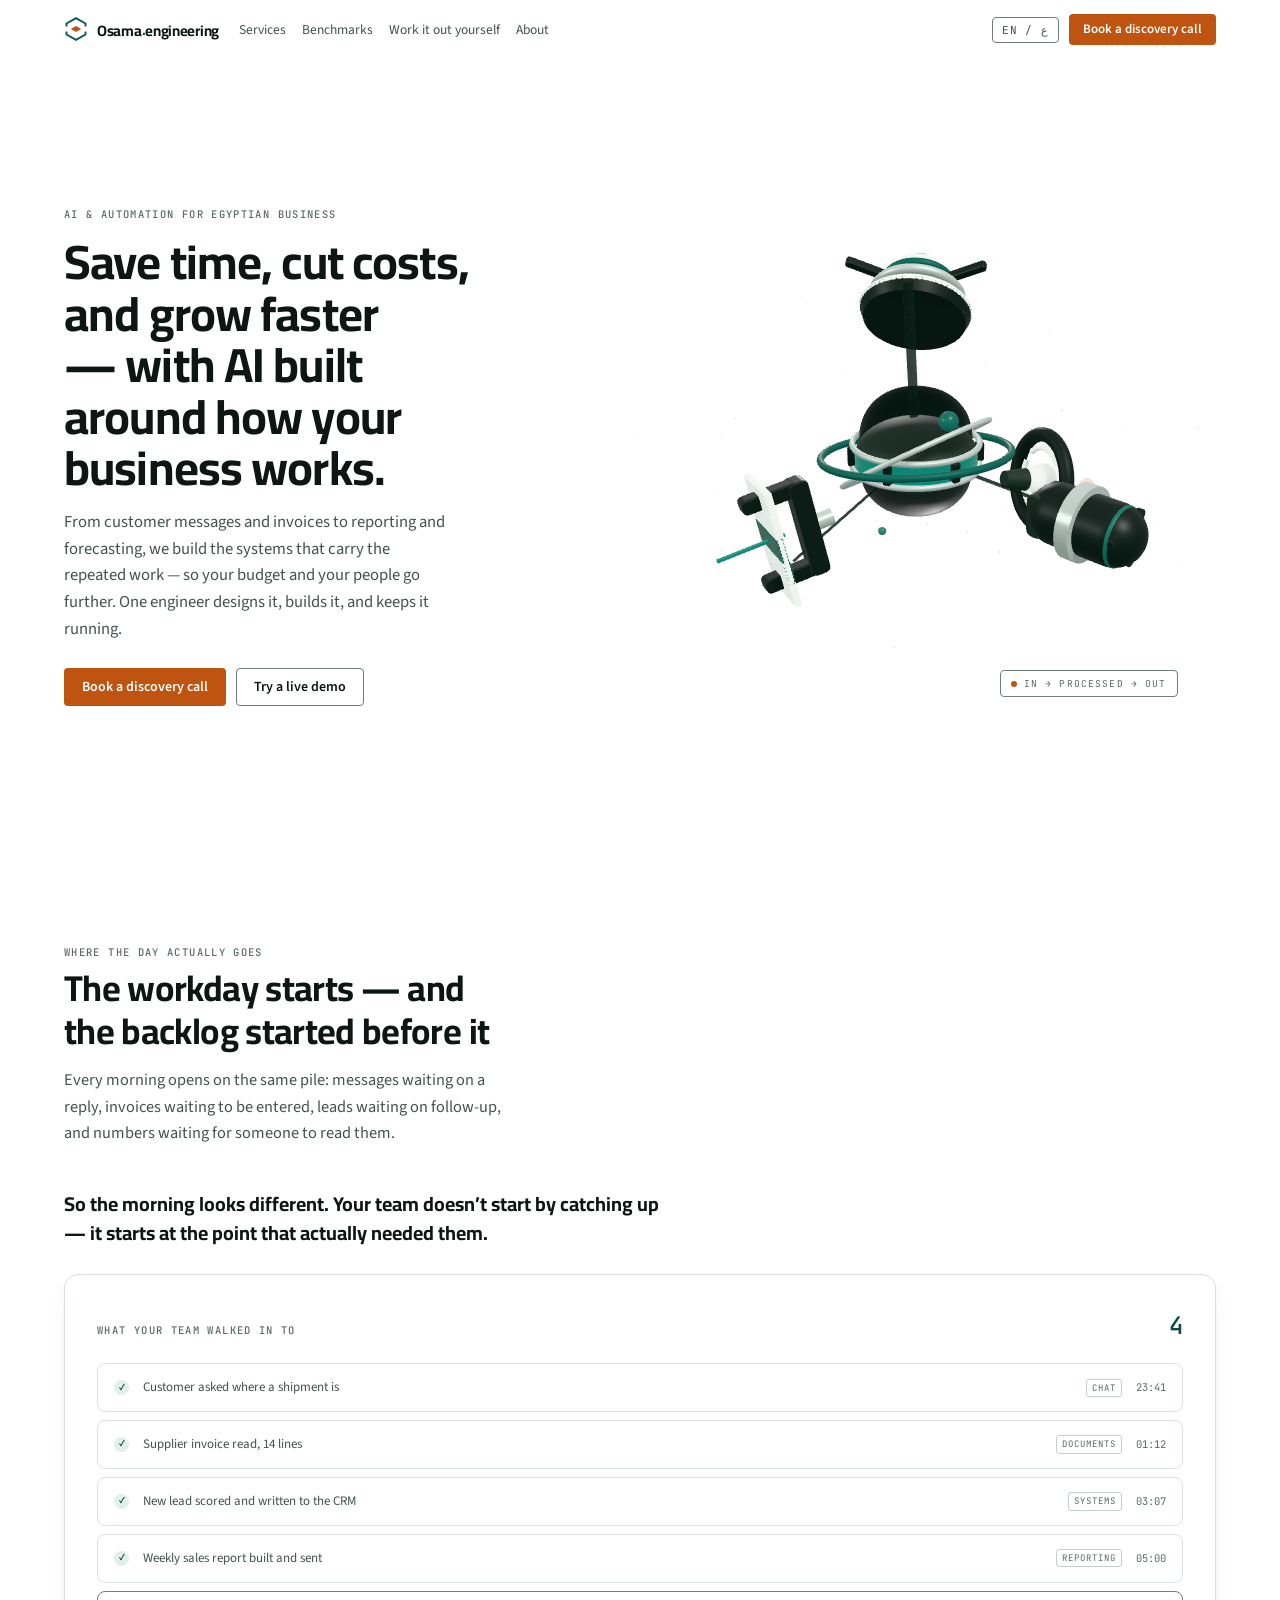
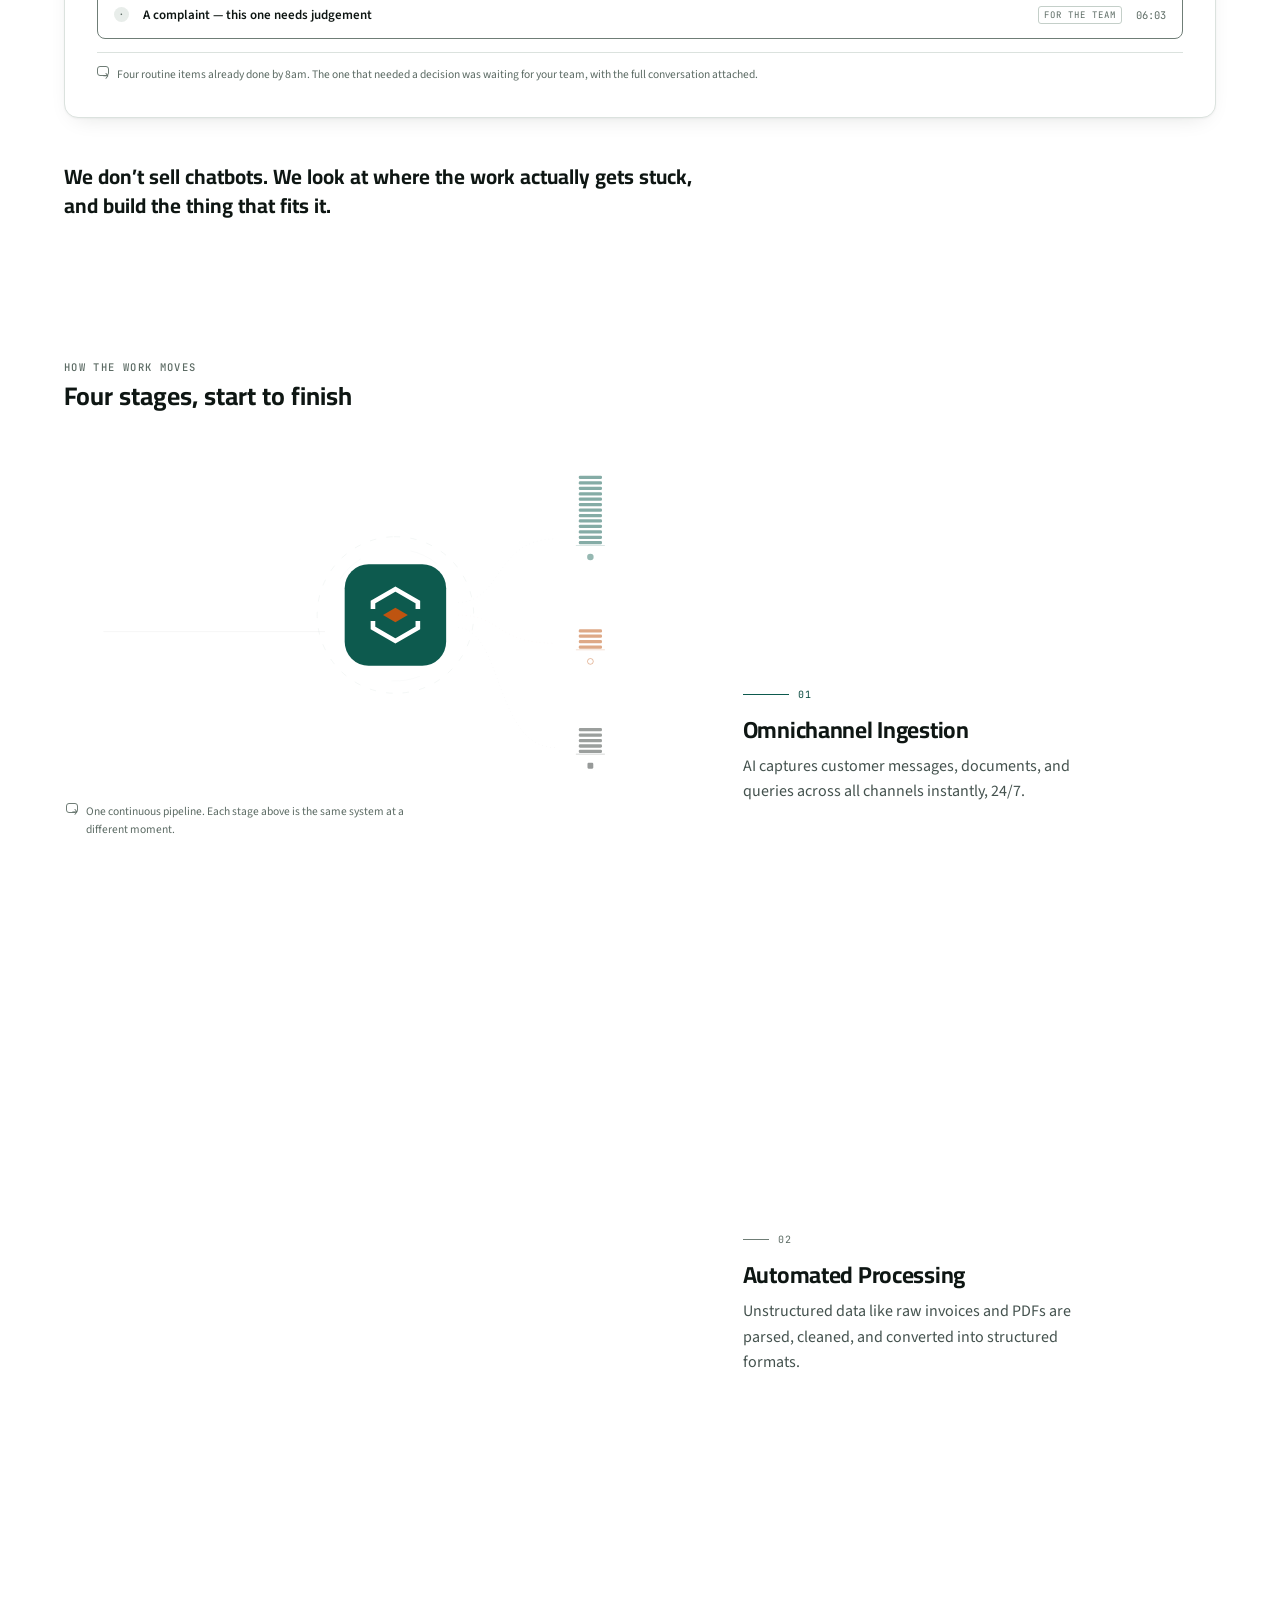
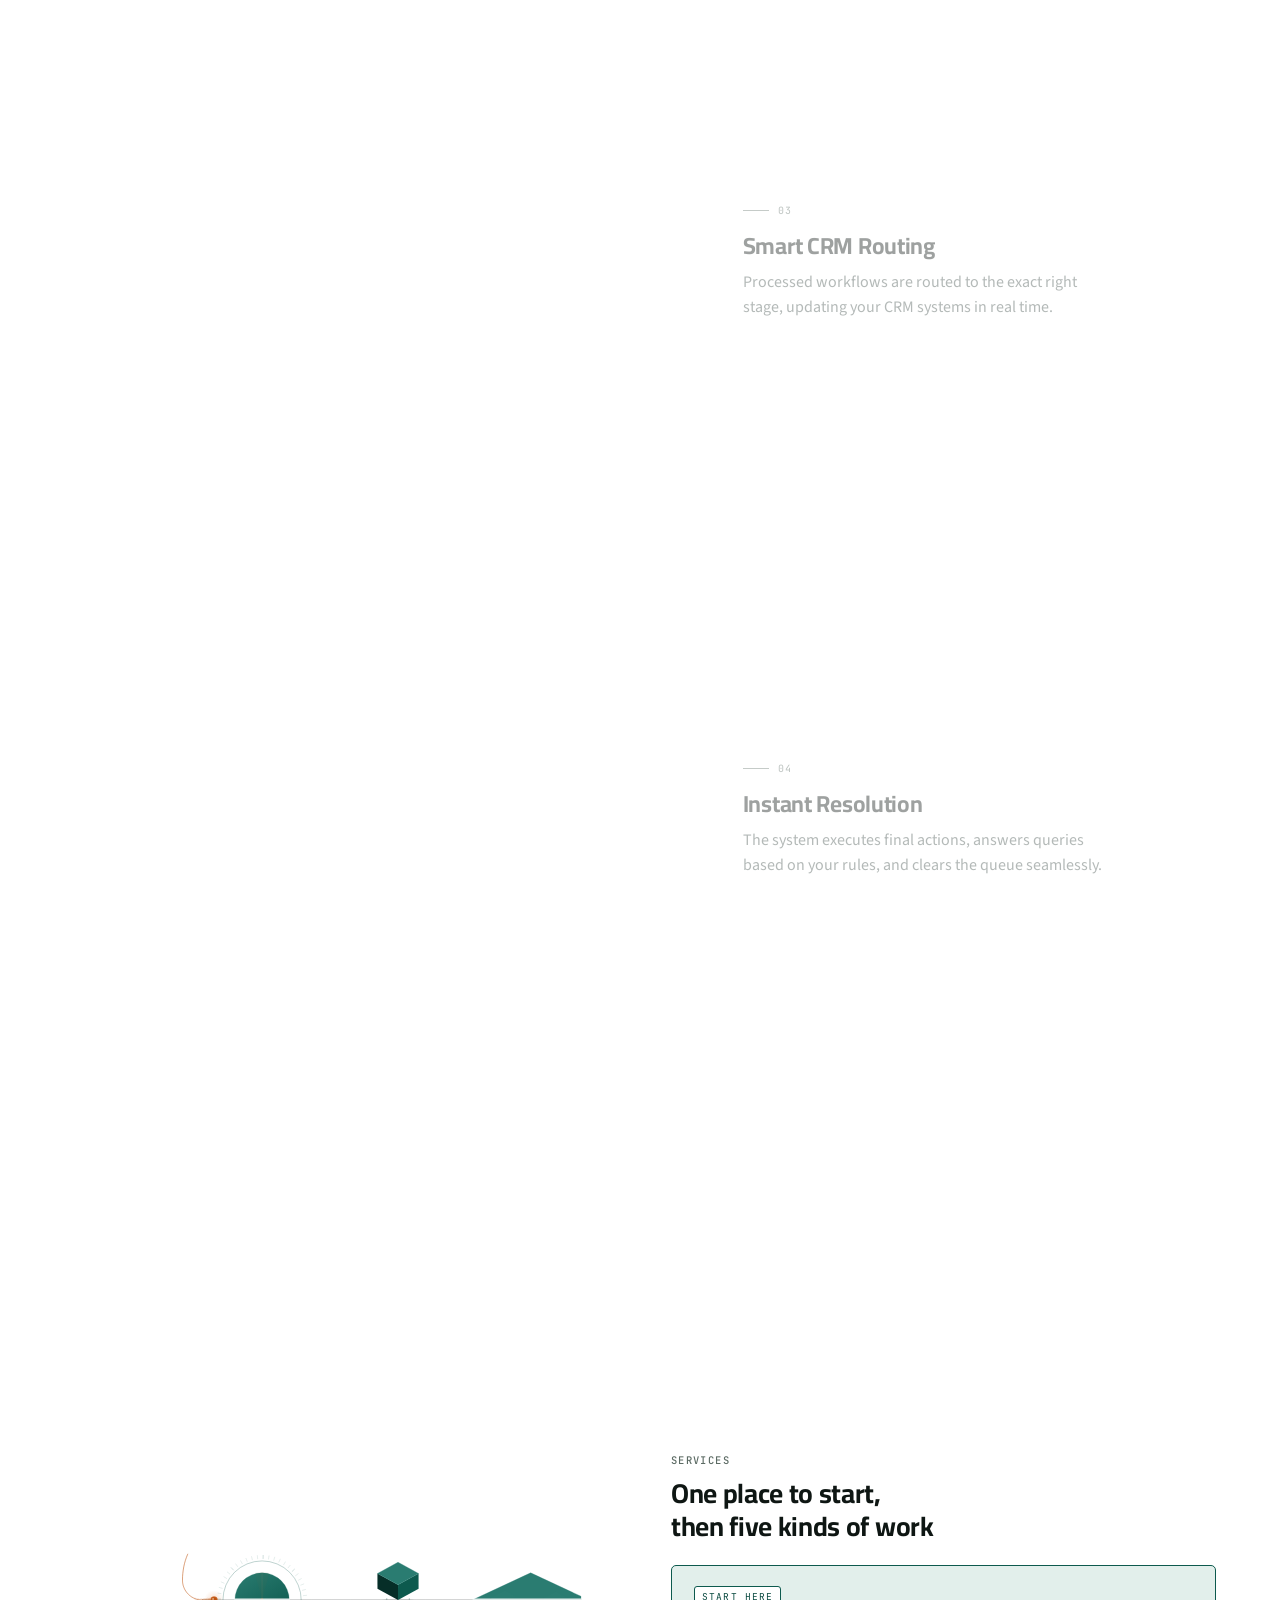
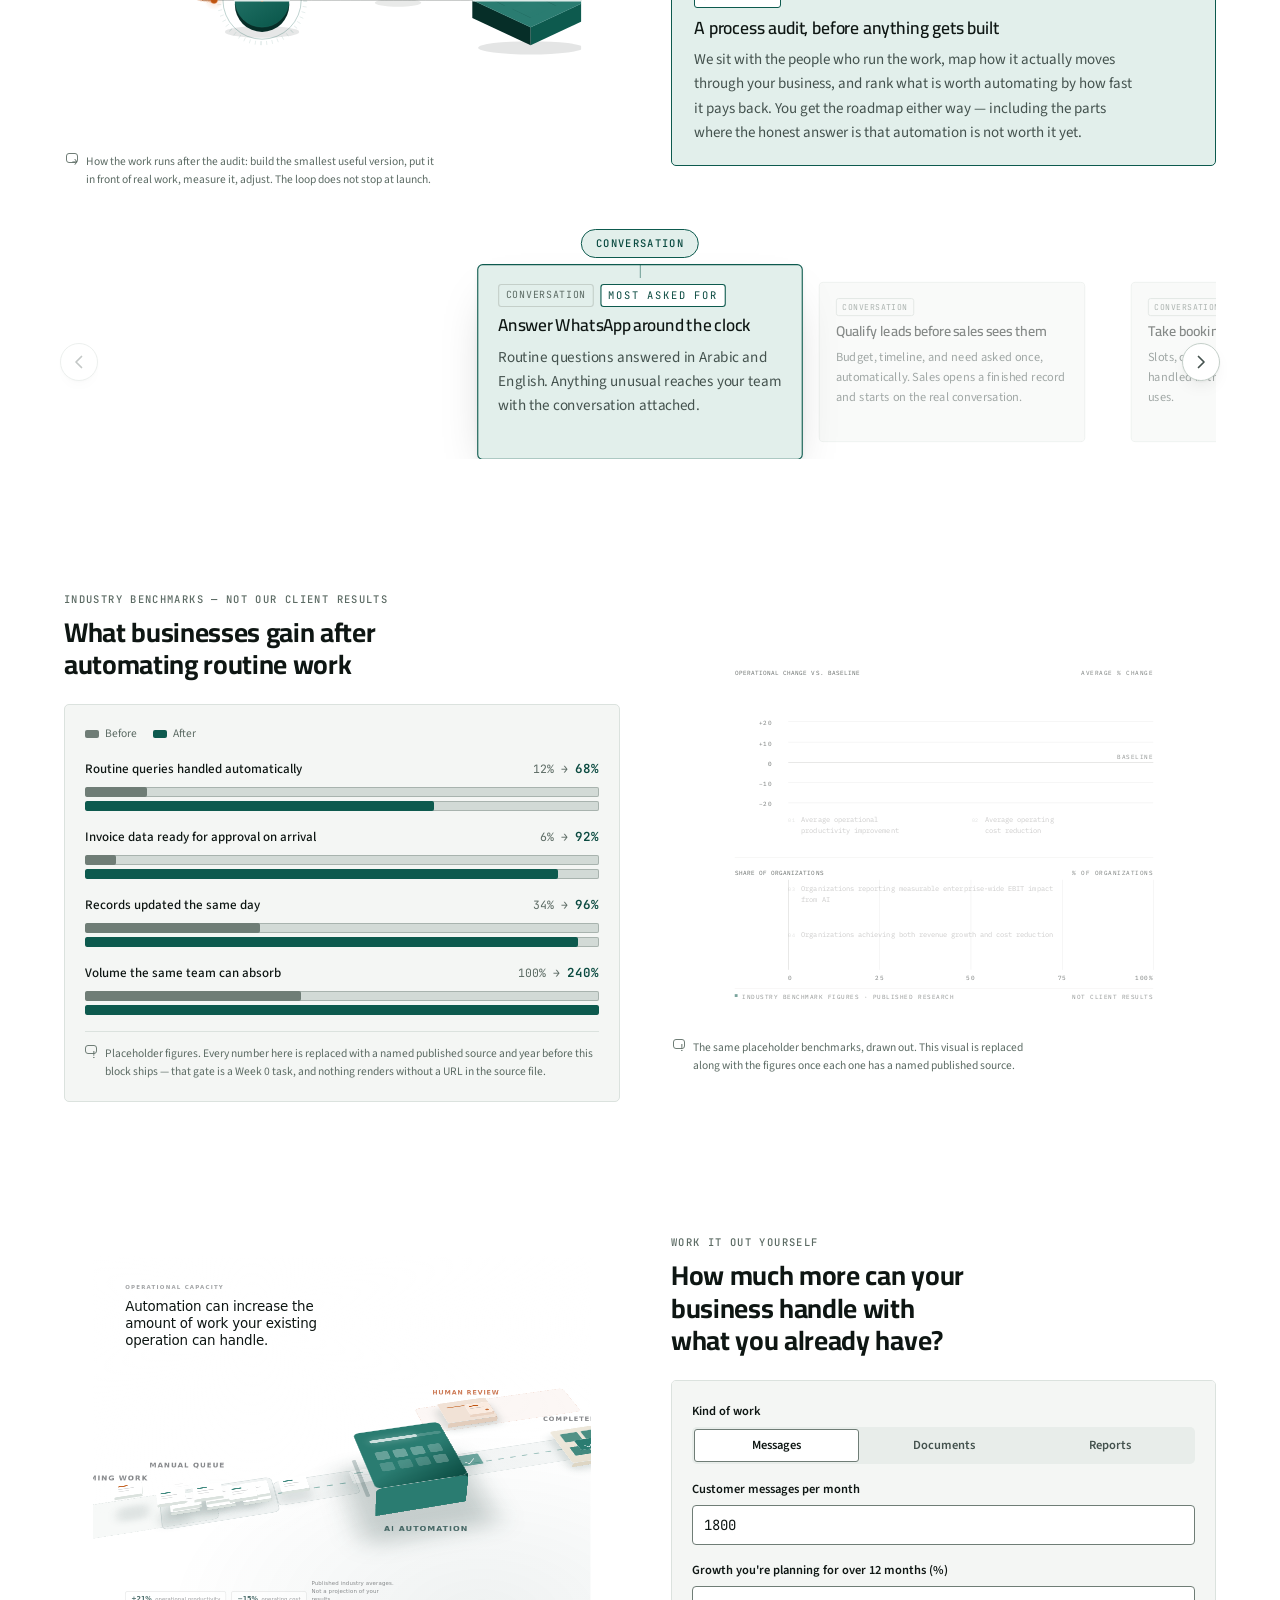
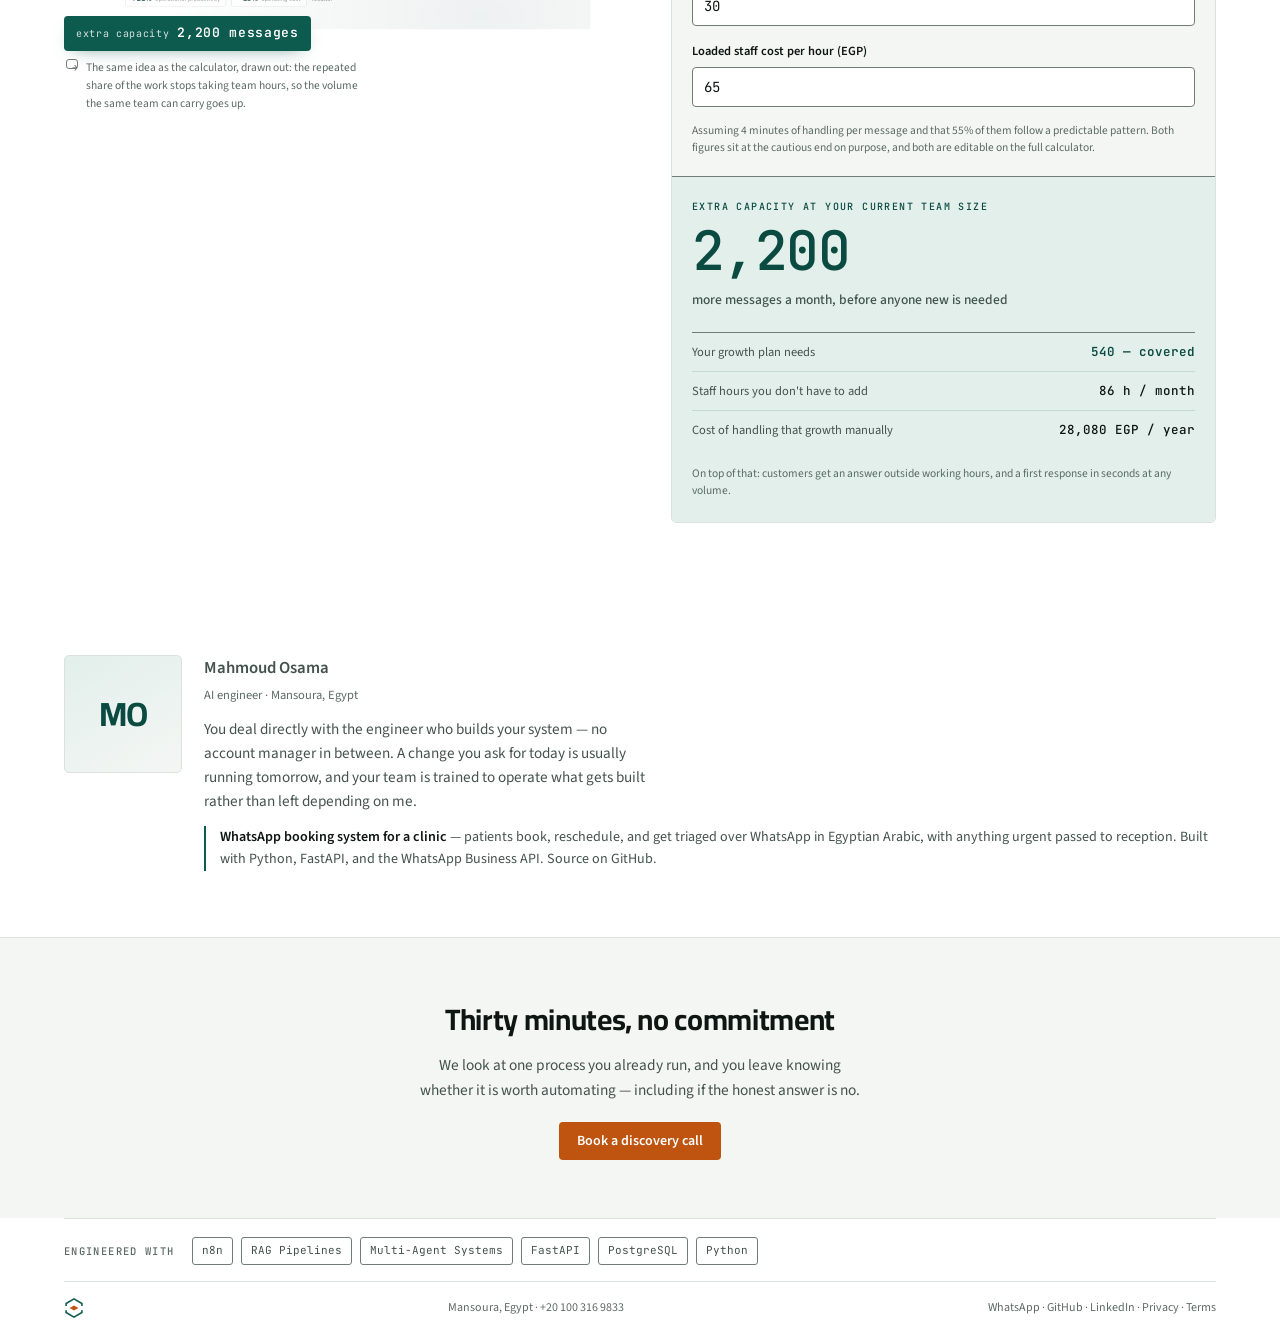
==== commit aa56873a: "Replace the hero GLB with a live modular intelligence machine The hero visual is now a generated Web" ====
--- a/index.html
+++ b/index.html
@@ -34,10 +34,24 @@
 <link rel="preconnect" href="https://fonts.googleapis.com">
 <link rel="preconnect" href="https://fonts.gstatic.com" crossorigin>
 <link rel="stylesheet" href="https://fonts.googleapis.com/css2?family=Cairo:wght@400;600;700&family=Source+Sans+3:wght@400;500;600;700&family=JetBrains+Mono:wght@400;500&display=swap">
-<link rel="stylesheet" href="css/site.css?v=20260903">
-
-<script type="module" src="vendor/model-viewer.min.js"></script>
-<script defer src="js/site.js?v=20260903"></script>
+<link rel="stylesheet" href="css/site.css?v=20260904">
+
+<!-- Hero sculpture. three.js is vendored rather than pulled from a CDN: the
+     hero is above the fold, and this replaces model-viewer, which shipped its
+     own copy of three plus a 2 MB GLB. The import map is pinned so the bare
+     "three" specifier inside the component resolves locally. -->
+<script type="importmap">
+{
+  "imports": {
+    "three": "./vendor/three/three.module.js"
+  }
+}
+</script>
+<link rel="modulepreload" href="vendor/three/three.module.js">
+<link rel="modulepreload" href="vendor/three/three.core.js">
+<link rel="modulepreload" href="js/machine-geometry.js?v=20260904">
+<script type="module" src="js/intelligence-machine.js?v=20260904"></script>
+<script defer src="js/site.js?v=20260904"></script>
 </head>
 <body dir="ltr">
 
@@ -66,35 +80,21 @@
 
 <main id="main">
 
-  <!-- ══════════════ HERO — full-bleed automation engine (GLB) ══════════════ -->
+  <!-- ══════════════ HERO — modular intelligence machine ══════════════
+       Message on one side, a slow kinetic sculpture on the other. The
+       sculpture is a live WebGL scene on a transparent canvas: it
+       composites straight onto the page ground, with no stage tint, no
+       card and no visible canvas rectangle. Two columns rather than the
+       old full-bleed background, because the component frames its own
+       camera from its container's aspect — giving it a real column is
+       how the framing stays intentional instead of accidental.
+
+       It holds its fade until the component reports a first drawn frame,
+       so a visitor never watches the scene initialise.
+       ══════════════════════════════════════════════════════════════════ -->
   <section class="hero" id="hero" aria-labelledby="heroTitle">
-    <div class="hero-stage" id="heroStage">
-      <div class="hero-load" aria-hidden="true"><svg class="mk is-loop" viewBox="0 0 32 32" fill="none"><path class="mk-t" d="M28.64 12.6V8.7L16 1.4 3.36 8.7v3.9" stroke="currentColor" stroke-width="2.6"/><path class="mk-b" d="M28.64 19.4v3.9L16 30.6 3.36 23.3v-3.9" stroke="currentColor" stroke-width="2.6"/><path class="mk-n" d="M16 11.96 23 16 16 20.04 9 16Z"/></svg></div>
-      <model-viewer
-        id="heroModel"
-        src="assets/automation-engine.glb"
-        alt="A three-dimensional model of an automation engine. Work enters on the input rails at one end, moves through the processing lanes, and leaves finished on the raised output plateau."
-        camera-controls
-        touch-action="pan-y"
-        auto-rotate
-        auto-rotate-delay="900"
-        rotation-per-second="14deg"
-        interaction-prompt="none"
-        camera-orbit="36deg 67deg 94%"
-        min-camera-orbit="auto 25deg 70%"
-        max-camera-orbit="auto 88deg 160%"
-        shadow-intensity="0.9"
-        shadow-softness="0.85"
-        exposure="1.05"
-        environment-image="neutral"
-        disable-tap
-        loading="eager"></model-viewer>
-      <p class="hero-cap" data-reveal aria-hidden="true"><i></i><span data-en="In &rarr; processed &rarr; out" data-ar="داخل ← معالجة ← خارج">In &rarr; processed &rarr; out</span></p>
-    </div>
-    <div class="hero-scrim" aria-hidden="true"></div>
-
-    <div class="hero-overlay">
-      <div class="shell pad">
+    <div class="shell pad">
+      <div class="hero-grid">
         <div class="hero-copy">
           <p class="lab" data-reveal data-en="AI &amp; automation for Egyptian business" data-ar="ذكاء اصطناعي وأتمتة للشركات المصرية">AI &amp; automation for Egyptian business</p>
           <h1 id="heroTitle" data-reveal data-en="Save time, cut costs, and grow faster &mdash; with AI built around how your business works." data-ar="وفّر وقت، قلّل التكاليف، وكبّر شغلك أسرع.">Save time, cut costs, and grow faster &mdash; with AI built around how your business works.</h1>
@@ -104,9 +104,20 @@
             <a class="d-btn d-btn-ghost" href="#services" data-en="Try a live demo" data-ar="جرّب النموذج بنفسك">Try a live demo</a>
           </div>
         </div>
+
+        <div class="hero-stage" id="heroStage">
+          <intelligence-machine
+            id="heroMachine"
+            speed="0.85"
+            role="img"
+            aria-label="An abstract machine, slowly moving. Work arrives at an intake module; capabilities gather around a central intelligence, lock onto it and light up; a finished outcome leaves the assembly; then the parts separate and regroup in a different arrangement for a different kind of job."></intelligence-machine>
+          <!-- Watermark, not a spinner: shown only if WebGL is unavailable, so
+               the failure reads as deliberate rather than as an empty column. -->
+          <div class="hero-load" aria-hidden="true"><svg class="mk" viewBox="0 0 32 32" fill="none"><path class="mk-t" d="M28.64 12.6V8.7L16 1.4 3.36 8.7v3.9" stroke="currentColor" stroke-width="2.6"/><path class="mk-b" d="M28.64 19.4v3.9L16 30.6 3.36 23.3v-3.9" stroke="currentColor" stroke-width="2.6"/><path class="mk-n" d="M16 11.96 23 16 16 20.04 9 16Z"/></svg></div>
+          <p class="hero-cap" data-reveal aria-hidden="true"><i></i><span data-en="In &rarr; processed &rarr; out" data-ar="داخل ← معالجة ← خارج">In &rarr; processed &rarr; out</span></p>
+        </div>
       </div>
     </div>
-
   </section>
 
   <!-- ══════════════ THE PILE → THE MORNING ══════════════
--- a/css/site.css
+++ b/css/site.css
@@ -70,7 +70,7 @@
 h1,h2,h3{font-family:var(--f-display);margin:0;text-wrap:balance;}
 body[dir="rtl"] h1,body[dir="rtl"] h2,body[dir="rtl"] h3{font-family:var(--f-ar);}
 p{margin:0;}
-img,model-viewer,iframe{max-width:100%;}
+img,iframe{max-width:100%;}
 
 /* ---- focus: one visible ring everywhere ---- */
 :focus-visible{
@@ -272,105 +272,33 @@
 body[dir="rtl"] .d-btn:hover .arw{transform:scaleX(-1) translateX(3px);}
 
 /* ===========================================================
-   HERO — full-bleed 3D canvas with an overlaid copy block
-   The canvas is the section background. The overlay is
-   pointer-transparent so the model stays draggable; only the
-   copy block itself takes pointer events.
+   HERO — copy on one side, kinetic sculpture on the other
+   The sculpture is a transparent WebGL canvas that composites
+   straight onto the page ground: no stage tint, no scrim, no
+   card, no visible canvas rectangle. It is given a real grid
+   column because the component derives its camera distance
+   from its container's aspect ratio — framing it properly
+   means giving it a box worth framing.
    =========================================================== */
 .hero{
   position:relative;
+  display:flex;align-items:center;
   min-height:640px;
   min-height:min(88svh,860px);
-  display:flex;align-items:center;
-  overflow:hidden;
-  /* No border-bottom. The rule plus the stage's --p-surface-2 endpoint landing
-     against a --p-ground page read as a hard seam; the stage now fades to
-     --p-ground instead so the hero dissolves into the section below. */
   background:var(--p-ground);
-  /* reserved before the model initialises, so nothing shifts */
-  contain:layout paint;
-}
-/* The spotlight is kept, but a ground-coloured fade is composited over its last
-   third so the gradient resolves to exactly the page colour at y=100% instead of
-   stopping on a tinted step. Layered on the stage itself rather than a ::before,
-   which would paint over the model. */
-.hero-stage{
-  position:absolute;inset:0;z-index:0;
-  background:
-    linear-gradient(to bottom,
-      rgba(255,255,255,0) 55%,
-      rgba(255,255,255,.72) 82%,
-      var(--p-ground) 100%),
-    radial-gradient(115% 85% at 62% 18%, #FFFFFF 0%, var(--p-surface) 58%, var(--p-surface-2) 100%);
-}
-.hero-stage model-viewer{
-  width:100%;height:100%;display:block;
-  /* !important: model-viewer sets its own background on the shadow host, which
-     otherwise paints an opaque box over the fade above. */
-  background:transparent !important;
-  background-color:transparent !important;
-  outline:none;
-  --poster-color:transparent;
-  --progress-bar-color:var(--p-accent);
-  --progress-mask:transparent;
-  transform:translateX(17%);
-}
-body[dir="rtl"] .hero-stage model-viewer{transform:translateX(-17%);}
-/* camera-controls makes the canvas focusable; keep its ring inside the
-   hero rather than letting a full-bleed outline run off the page */
-.hero-stage model-viewer:focus-visible{outline:2px solid var(--p-focus);outline-offset:-6px;border-radius:0;}
-@media (max-width:1000px){
-  .hero-stage model-viewer,
-  body[dir="rtl"] .hero-stage model-viewer{transform:none;}
-}
-
-/* Legibility mask. Over the copy the scrim is fully opaque ground,
-   so body ink measures its full 18:1 rather than whatever the model
-   happens to be showing underneath. */
-.hero-scrim{
-  position:absolute;inset:0;z-index:1;pointer-events:none;
-  background:
-    linear-gradient(to bottom, var(--p-ground) 0%, rgba(255,255,255,0) 18%),
-    linear-gradient(to right,
-      var(--p-ground) 0%,
-      rgba(255,255,255,.94) 30%,
-      rgba(255,255,255,.62) 48%,
-      rgba(255,255,255,.18) 64%,
-      rgba(255,255,255,0) 78%);
-}
-body[dir="rtl"] .hero-scrim{
-  background:
-    linear-gradient(to bottom, var(--p-ground) 0%, rgba(255,255,255,0) 18%),
-    linear-gradient(to left,
-      var(--p-ground) 0%,
-      rgba(255,255,255,.94) 30%,
-      rgba(255,255,255,.62) 48%,
-      rgba(255,255,255,.18) 64%,
-      rgba(255,255,255,0) 78%);
-}
-@media (max-width:1000px){
-  /* stacked: the copy sits over the top of the scene, so the mask
-     runs vertically instead */
-  .hero-scrim,body[dir="rtl"] .hero-scrim{
-    background:linear-gradient(to bottom,
-      var(--p-ground) 0%,
-      rgba(255,255,255,.95) 38%,
-      rgba(255,255,255,.72) 56%,
-      rgba(255,255,255,.15) 82%,
-      rgba(255,255,255,0) 100%);
-  }
-}
-
-.hero-overlay{position:relative;z-index:2;width:100%;pointer-events:none;}
-.hero-copy{
-  pointer-events:auto;
-  max-width:min(56ch,52%);
+}
+.hero-grid{
+  display:grid;
+  /* The copy caps itself at 56ch, so an even split left ~90px of its column
+     unused. The sculpture takes that back: it is the element that benefits
+     from width, and the headline measure is unchanged either way. */
+  grid-template-columns:minmax(0,1fr) minmax(0,1.2fr);
+  align-items:center;
+  gap:clamp(24px,4vw,64px);
   padding-block:clamp(40px,7vw,84px);
-}
-@media (max-width:1000px){
-  .hero{min-height:auto;}
-  .hero-copy{max-width:none;padding-block:clamp(34px,8vw,56px) clamp(220px,42vw,340px);}
-}
+  width:100%;
+}
+.hero-copy{max-width:56ch;}
 .hero-copy h1{
   font-size:clamp(1.95rem,3.9vw,3rem);line-height:1.07;
   letter-spacing:var(--f-display-track);font-weight:var(--f-display-weight);
@@ -380,52 +308,79 @@
 .hero-copy .sub{font-size:1.04rem;color:var(--p-ink-2);max-width:48ch;margin-bottom:26px;}
 .hero-copy .acts{display:flex;flex-wrap:wrap;gap:10px;}
 
-/* Anchored to the canvas it describes, not floated in the hero's
-   whitespace: it lives inside .hero-stage and is inset to sit under the
-   model's own footprint rather than out at the section edge. */
+/* The stage is a box, not a surface: it has no background of its own.
+   Height is set rather than derived so the column is reserved before the
+   first frame and nothing shifts when the sculpture reveals. */
+.hero-stage{
+  position:relative;
+  /* Matched to the sculpture's own proportion (~1.2 landscape) rather than
+     to the old visual's box, so the frame is filled instead of leaving a
+     band of white above and below it. */
+  aspect-ratio:1.2;
+  max-height:min(64svh,560px);
+  opacity:0;
+  transition:opacity .85s var(--ease);
+}
+.hero.is-ready .hero-stage,
+.hero.is-failed .hero-stage{opacity:1;}
+.hero-stage intelligence-machine{display:block;width:100%;height:100%;}
+
+/* Watermark, not a spinner. Invisible unless WebGL failed, in which case the
+   column resolves to a quiet mark instead of empty space. */
+.hero-load{
+  position:absolute;inset:0;z-index:1;
+  display:grid;place-items:center;
+  opacity:0;pointer-events:none;
+  transition:opacity .5s ease;
+}
+.hero.is-failed .hero-load{opacity:1;}
+.hero.is-failed .hero-load .mk{
+  width:96px;height:96px;opacity:.10;color:var(--p-ink);
+}
+.hero.is-failed .hero-load .mk *{animation:none !important;stroke-dasharray:none;}
+
+/* Sits under the sculpture's own footprint, inside the stage it describes.
+   It keeps its place at the end of the hero's reveal sequence (--i:4); the
+   stage fade it sits inside simply multiplies with that. */
 .hero-cap{
   position:absolute;z-index:2;
-  inset-inline-end:clamp(20px,7vw,120px);
-  bottom:clamp(18px,7vh,68px);
+  inset-inline-end:clamp(4px,3vw,44px);
+  bottom:clamp(-4px,1vh,10px);
+  width:max-content;
   display:flex;align-items:center;gap:7px;
   padding:5px 10px;border-radius:4px;
   background:rgba(255,255,255,.9);border:1px solid var(--p-rule-strong);
   font-family:var(--f-mono);font-size:9.5px;letter-spacing:.12em;text-transform:uppercase;
   color:var(--p-ink-3);pointer-events:none;
-  opacity:0;transform:translateY(4px);
-  transition:opacity .5s ease .4s,transform .5s var(--ease) .4s;
-}
-@media (max-width:1000px){
-  /* stacked hero: the model sits below the copy, so the pill goes with it */
-  .hero-cap{inset-inline:auto 50%;transform:translate(50%,4px);bottom:clamp(14px,4vh,28px);}
-  .hero.is-ready .hero-cap{transform:translate(50%,0);}
 }
 body[dir="rtl"] .hero-cap{font-family:var(--f-ar);letter-spacing:0;font-size:11px;}
-.hero.is-ready .hero-cap{opacity:1;transform:none;}
 .hero-cap i{
   width:6px;height:6px;border-radius:50%;background:var(--p-cta);flex:0 0 auto;
   animation:pulse 2.4s ease-in-out infinite;
 }
 @keyframes pulse{ 0%,100%{opacity:.35;} 50%{opacity:1;} }
-/* The visitor should never watch the engine "get ready". The veil is the
-   hero's own ground, wordless, so a fast load shows nothing at all and a
-   slow one shows a calm surface rather than debug text. */
-.hero-load{
-  position:absolute;inset:0;z-index:1;
-  display:grid;place-items:center;
-  background:radial-gradient(115% 85% at 62% 18%, #FFFFFF 0%, var(--p-surface) 58%, var(--p-surface-2) 100%);
-  transition:opacity .55s ease;
-}
-.hero.is-ready .hero-load{opacity:0;pointer-events:none;}
-
-/* GLB failure left the hero as an empty scrim with no subject. Rather than add
-   markup, the veil stays up and its mark becomes a static watermark, so the
-   failure reads as deliberate instead of broken. */
-.hero.is-failed .hero-load{opacity:1;}
-.hero.is-failed .hero-load .mk{
-  width:96px;height:96px;opacity:.10;color:var(--p-ink);
-}
-.hero.is-failed .hero-load .mk *{animation:none !important;stroke-dasharray:none;}
+
+/* Stacked below 1000px: headline and CTA first, sculpture under them, so the
+   message stays primary and the call to action stays within thumb reach. */
+@media (max-width:1000px){
+  .hero{min-height:auto;}
+  .hero-grid{
+    grid-template-columns:1fr;
+    gap:clamp(4px,2vw,16px);
+    padding-block:clamp(34px,8vw,56px) clamp(24px,6vw,44px);
+  }
+  .hero-copy{max-width:none;}
+  /* Same proportion as desktop, capped so it stays secondary to the headline
+     and the hero does not grow tall. */
+  .hero-stage{width:min(100%,460px);max-height:none;margin-inline:auto;}
+  /* inset-inline:0 + width:max-content + auto margins centres an absolutely
+     positioned box without a transform, leaving transform free. */
+  .hero-cap{inset-inline:0;margin-inline:auto;bottom:0;}
+}
+@media (prefers-reduced-motion:reduce){
+  .hero-stage{transition:none;}
+  .hero-cap i{animation:none;opacity:.8;}
+}
 
 /* ===========================================================
    ZIG-ZAG FEATURE ROWS
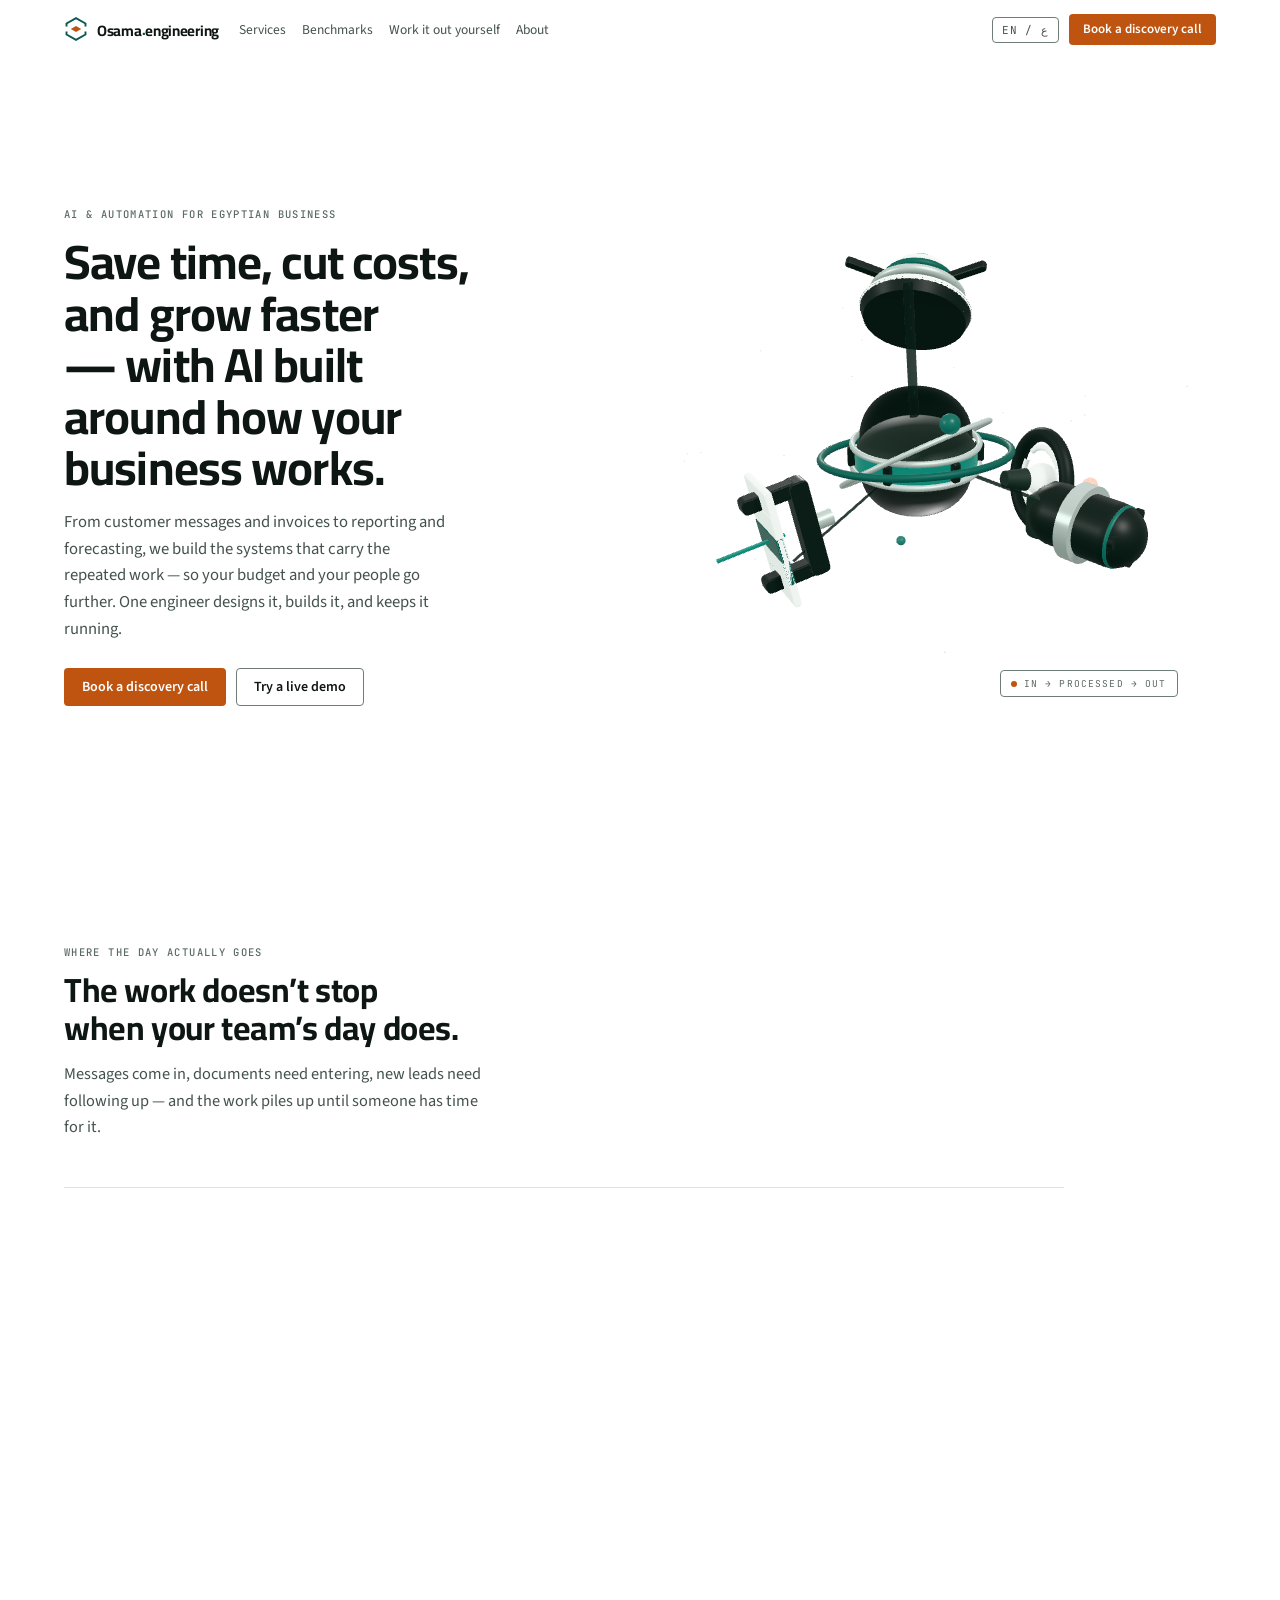
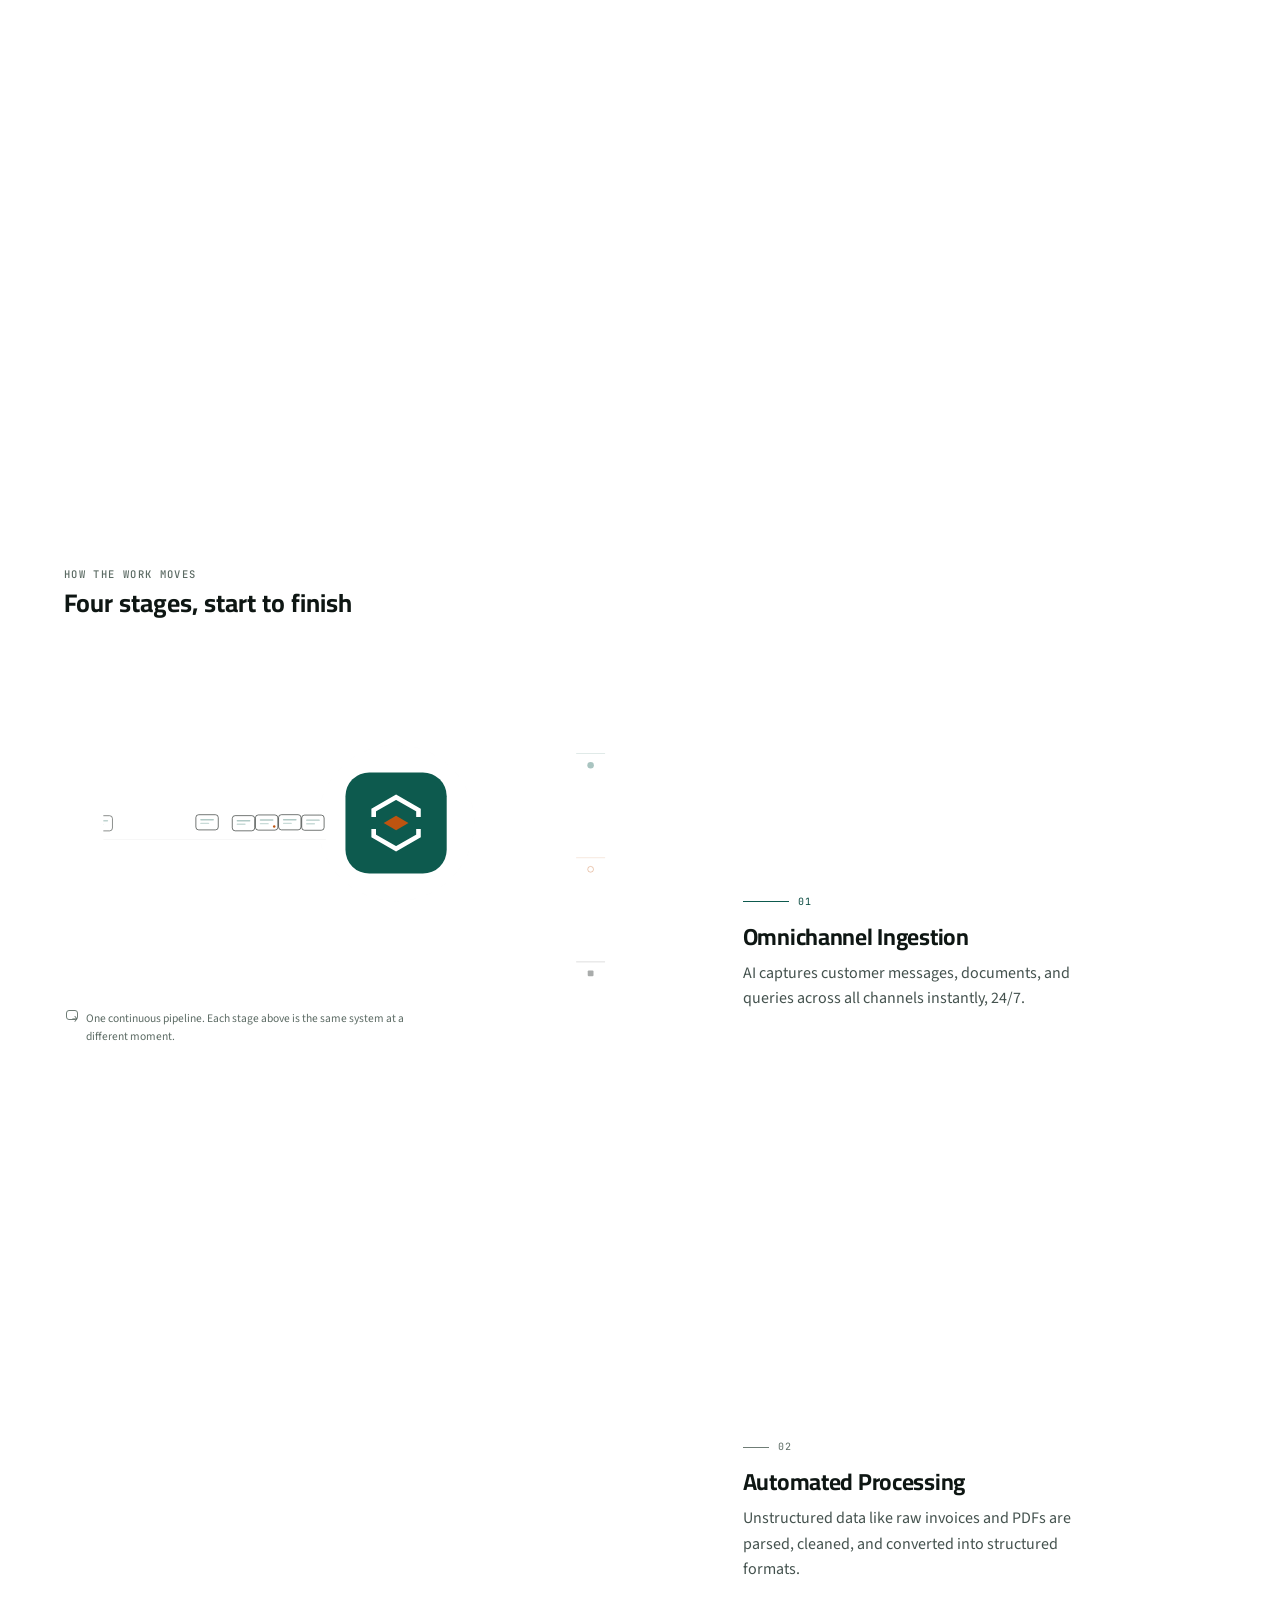
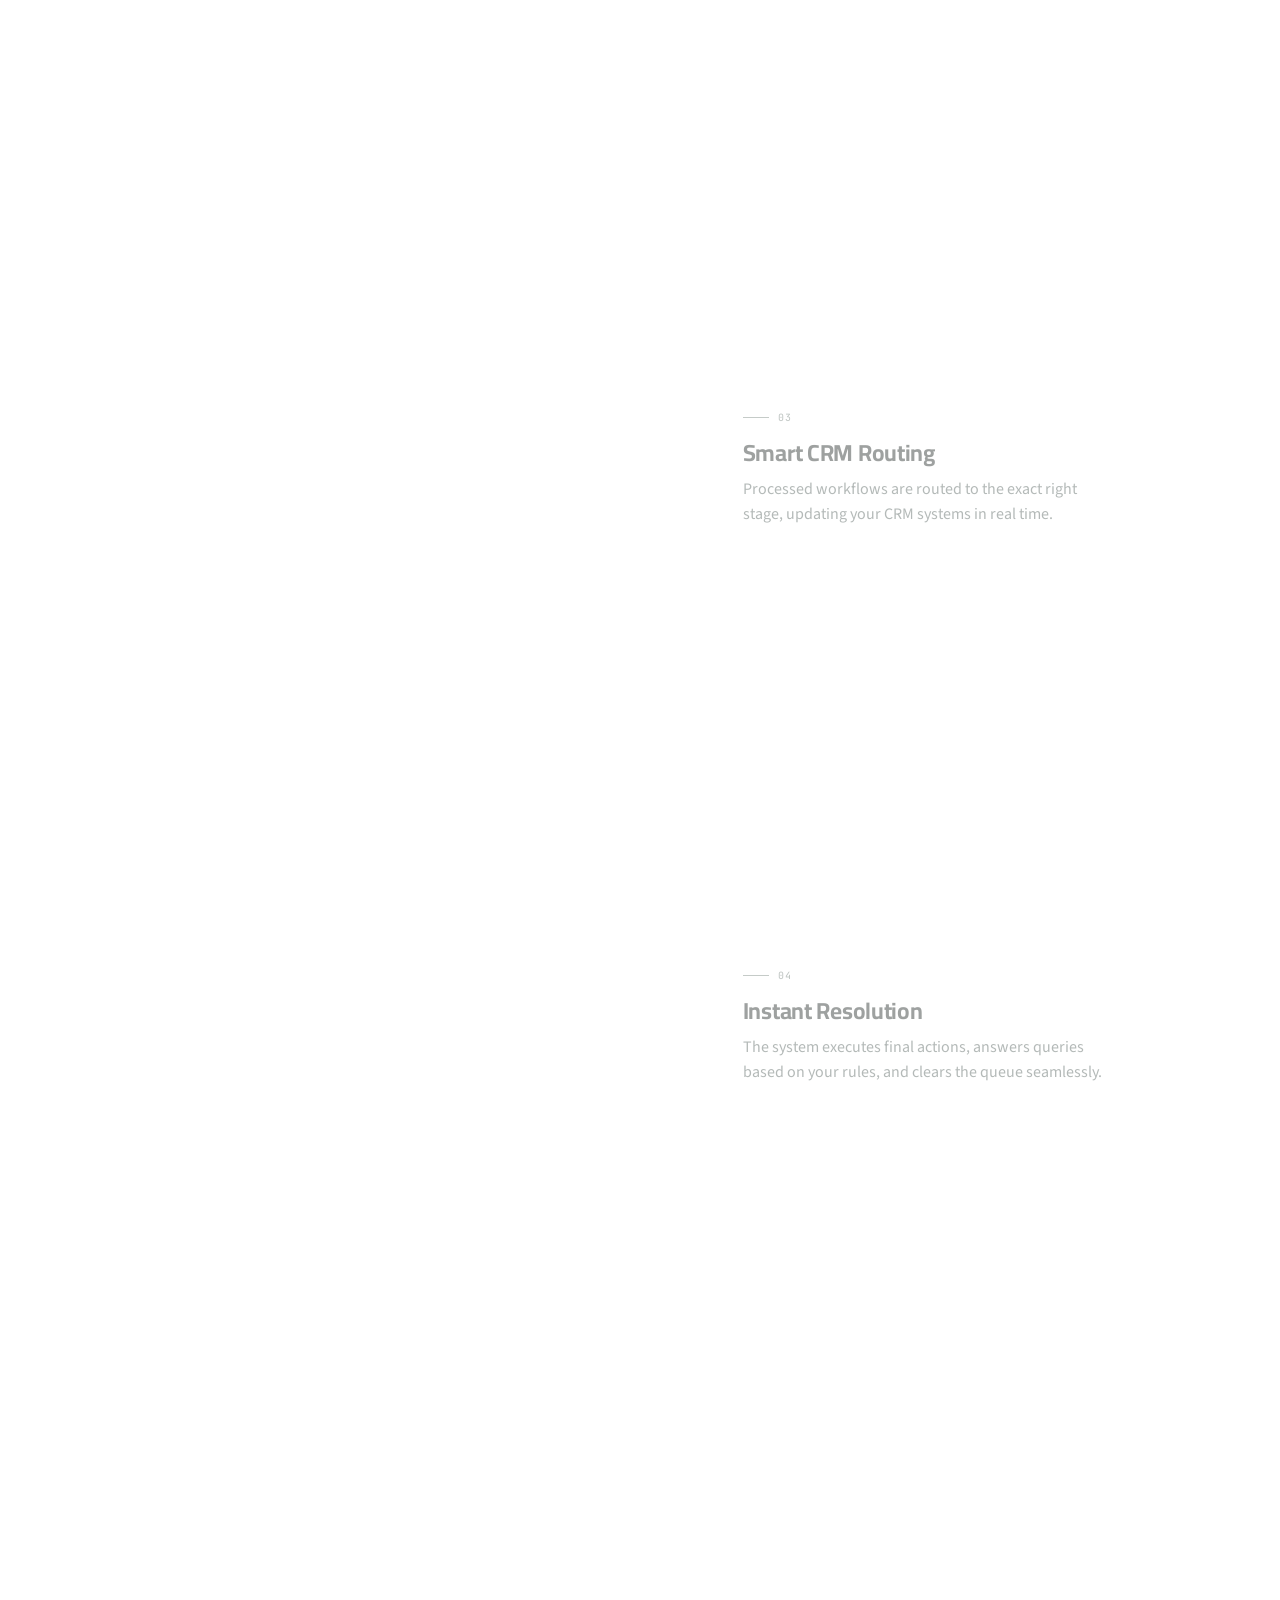
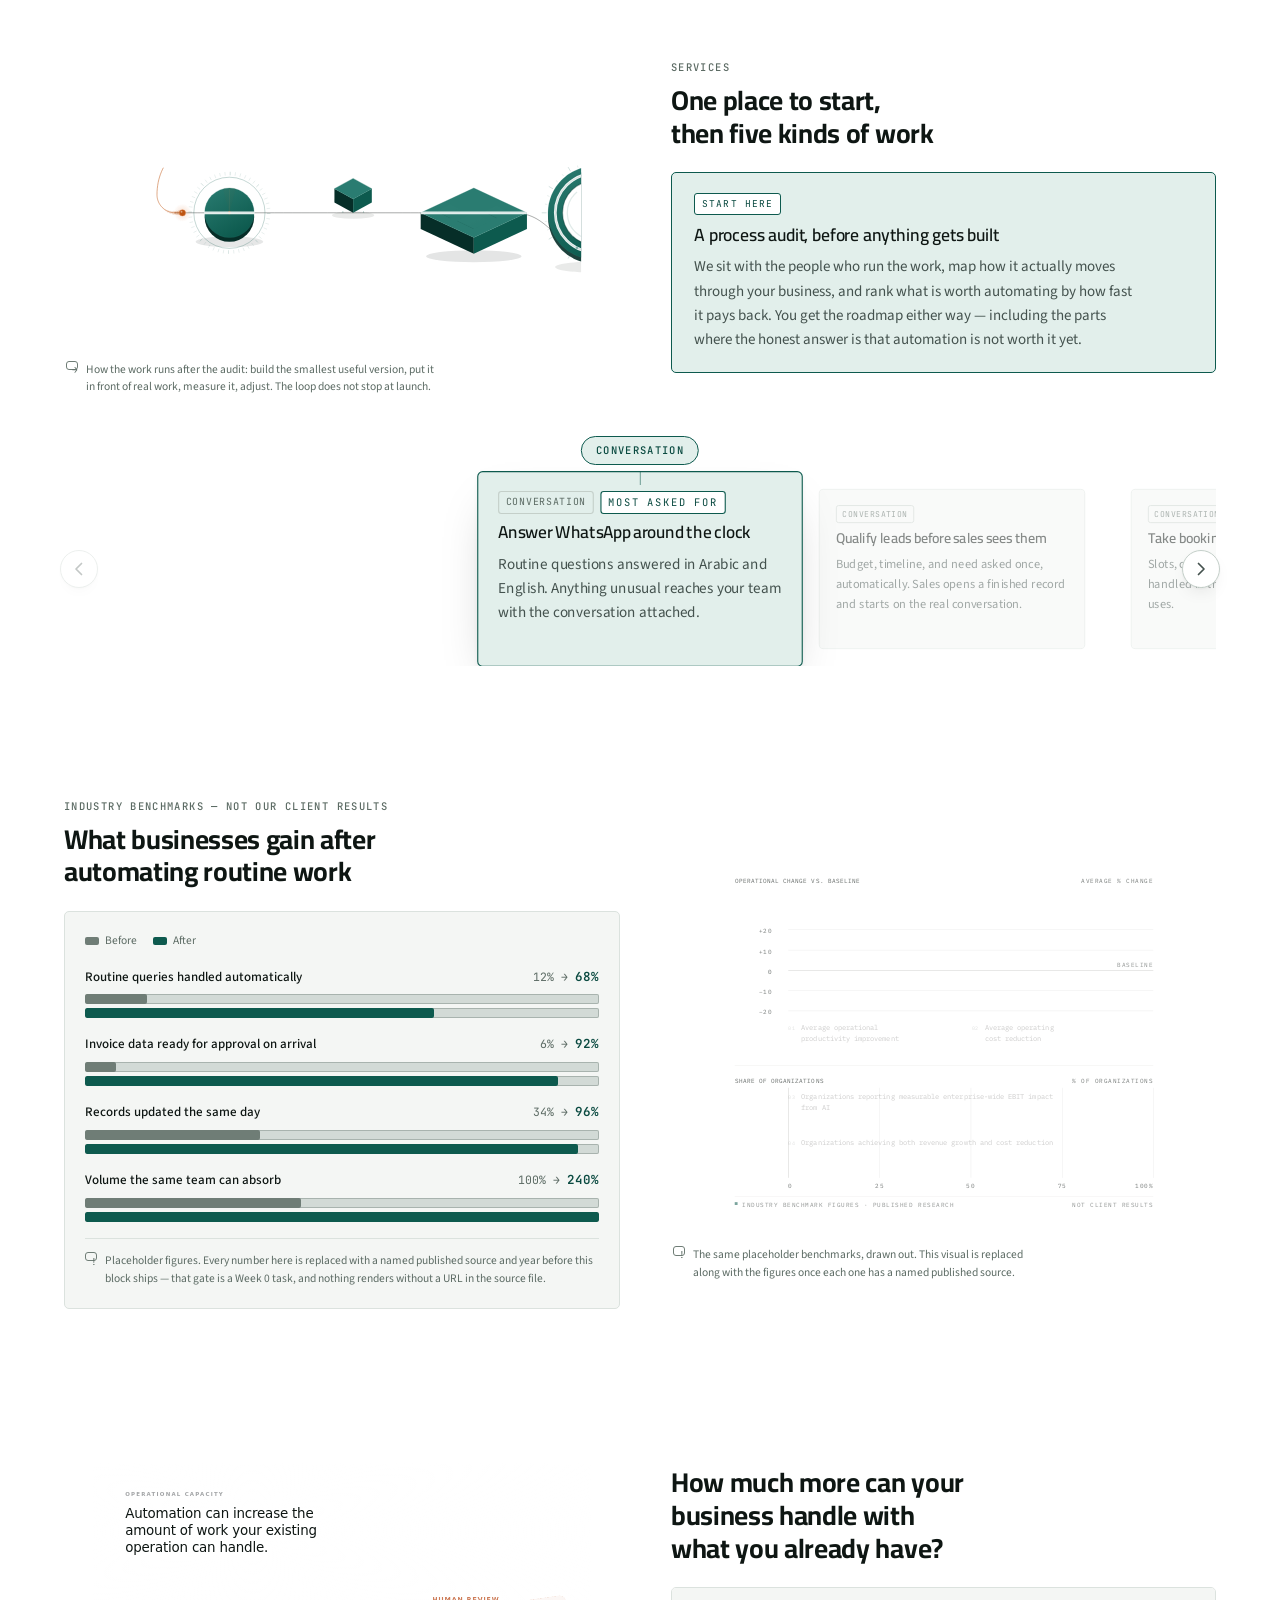
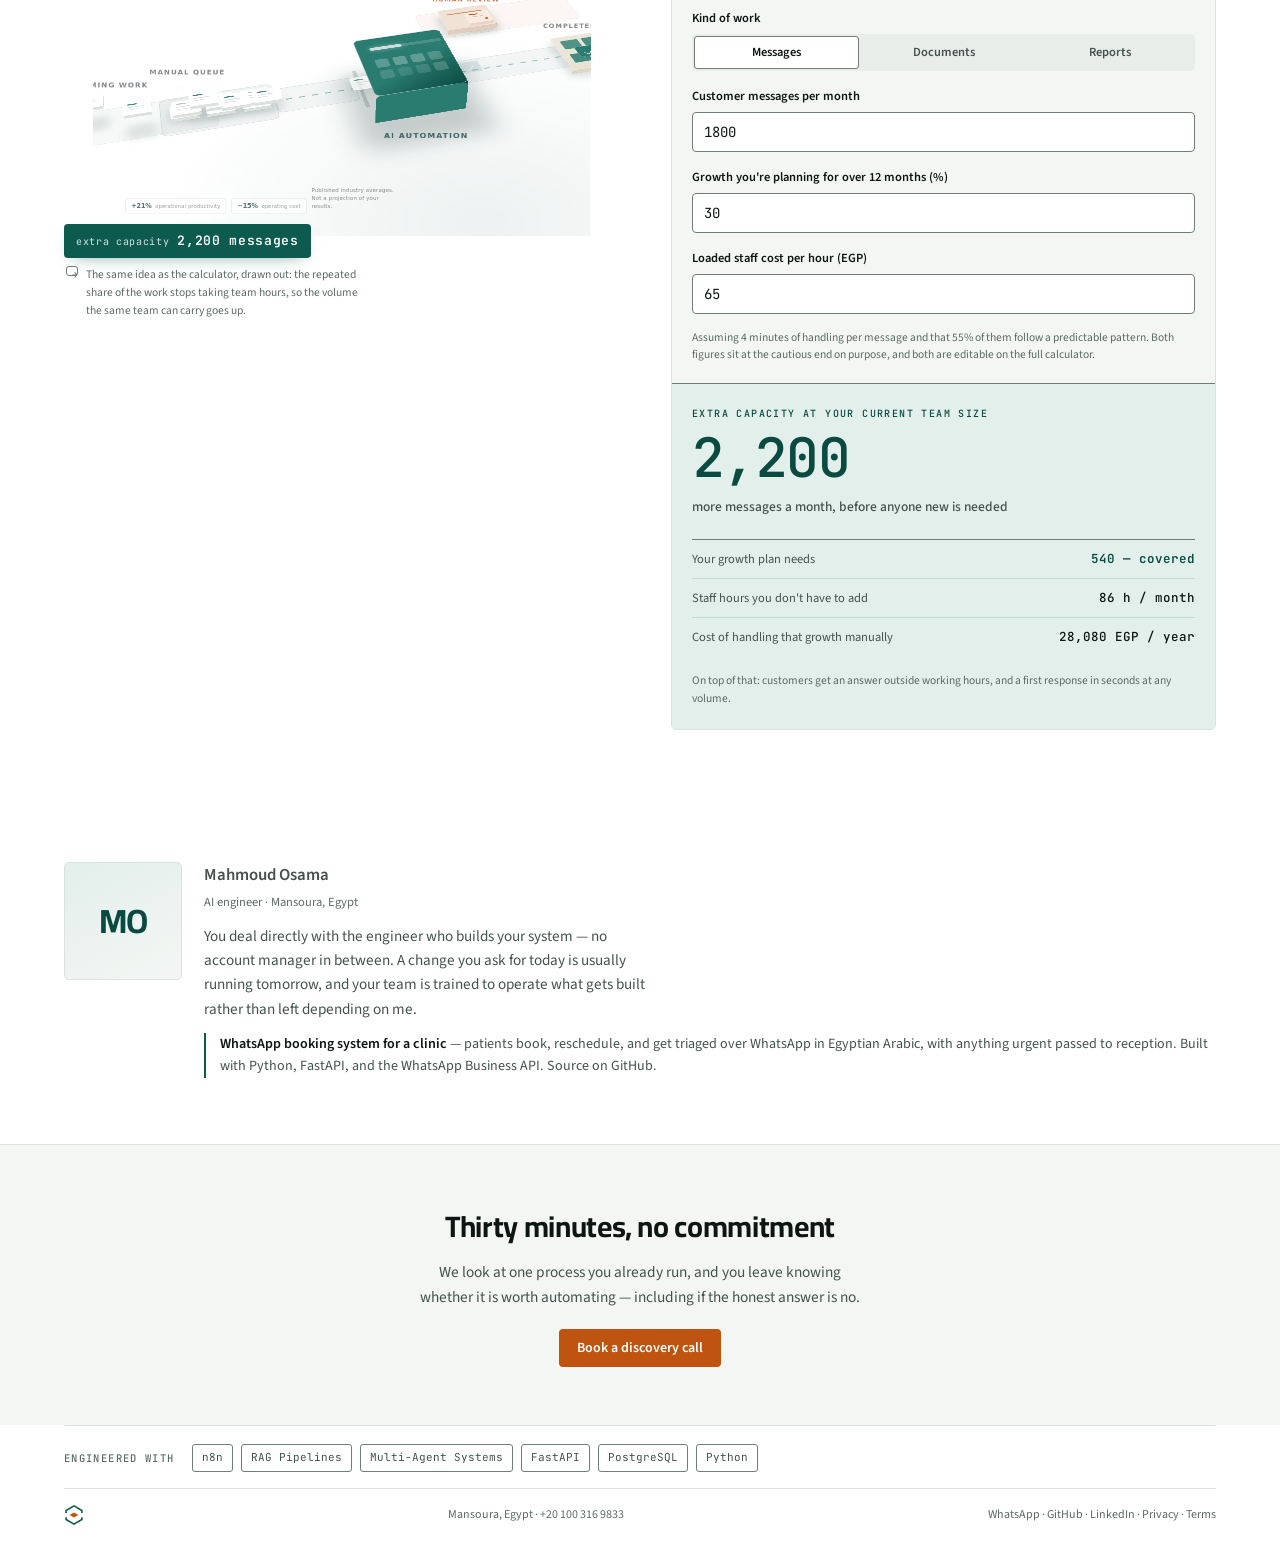
==== commit 329b2389: "Replace the second section with the night shift The activity feed is gone: the heading and copy, the" ====
--- a/index.html
+++ b/index.html
@@ -34,7 +34,7 @@
 <link rel="preconnect" href="https://fonts.googleapis.com">
 <link rel="preconnect" href="https://fonts.gstatic.com" crossorigin>
 <link rel="stylesheet" href="https://fonts.googleapis.com/css2?family=Cairo:wght@400;600;700&family=Source+Sans+3:wght@400;500;600;700&family=JetBrains+Mono:wght@400;500&display=swap">
-<link rel="stylesheet" href="css/site.css?v=20260904">
+<link rel="stylesheet" href="css/site.css?v=20260905">
 
 <!-- Hero sculpture. three.js is vendored rather than pulled from a CDN: the
      hero is above the fold, and this replaces model-viewer, which shipped its
@@ -51,7 +51,7 @@
 <link rel="modulepreload" href="vendor/three/three.core.js">
 <link rel="modulepreload" href="js/machine-geometry.js?v=20260904">
 <script type="module" src="js/intelligence-machine.js?v=20260904"></script>
-<script defer src="js/site.js?v=20260904"></script>
+<script defer src="js/site.js?v=20260905"></script>
 </head>
 <body dir="ltr">
 
@@ -120,50 +120,142 @@
     </div>
   </section>
 
-  <!-- ══════════════ THE PILE → THE MORNING ══════════════
-       Two beats, one argument. The section opens on a backlog every owner
-       recognises, with no technology named in it, then shows the morning that
-       results. The problem/answer list that used to sit between them made the
-       same case a second time and was cut: one claim, one piece of evidence.
+  <!-- ══════════════ THE NIGHT SHIFT ══════════════
+       Three beats in one section, told by a single list that changes state
+       rather than by cards swapping out.
+
+       1. The problem: work keeps arriving after the team has gone home.
+          Five real items land one at a time and sit there, pending.
+       2. The turn: "none of that has to wait until morning" — and the list
+          above starts working. Each item shows its own short process, so the
+          section argues that different work takes different handling without
+          ever naming a technology.
+       3. The morning: four routine items closed, one exception prepared for
+          a person. The 4 and the 1 are the tally of what was just watched.
+
+       Every row's steps and outcome are in the DOM at full size from the
+       start, held at opacity 0. The list therefore occupies its final height
+       before the first item appears, so nothing reflows when the sequence
+       runs, replays, or is skipped entirely.
        ══════════════════════════════════════════════════════════════════════ -->
-  <section class="shell pad d-pile" id="operations" aria-labelledby="pileTitle">
-    <header class="d-pile-head">
+  <section class="shell pad d-night" id="operations" aria-labelledby="nightTitle">
+
+    <header class="d-night-head">
       <p class="lab" data-reveal data-en="Where the day actually goes" data-ar="الشغل بيروح فين بالظبط">Where the day actually goes</p>
-      <h2 id="pileTitle" data-reveal
-          data-en="The workday starts &mdash; and the backlog started before it"
-          data-ar="يوم الشغل بيبدأ… والمهام بدأت تتراكم قبله">The workday starts &mdash; and the backlog started before it</h2>
-      <p class="d-pile-sub" data-reveal
-         data-en="Every morning opens on the same pile: messages waiting on a reply, invoices waiting to be entered, leads waiting on follow-up, and numbers waiting for someone to read them."
-         data-ar="كل يوم بيفتح على نفس الكومة: رسايل مستنية رد، فواتير مستنية تسجيل، عملاء مستنيين متابعة، وأرقام مستنية حد يقراها.">Every morning opens on the same pile: messages waiting on a reply, invoices waiting to be entered, leads waiting on follow-up, and numbers waiting for someone to read them.</p>
+      <h2 id="nightTitle" data-reveal
+          data-en="The work doesn&rsquo;t stop when your team&rsquo;s day does."
+          data-ar="الشغل مش بيقف لما فريقك يخلص يومه.">The work doesn&rsquo;t stop when your team&rsquo;s day does.</h2>
+      <p class="d-night-sub" data-reveal
+         data-en="Messages come in, documents need entering, new leads need following up &mdash; and the work piles up until someone has time for it."
+         data-ar="رسائل بتوصل، مستندات محتاجة تتسجل، عملاء جداد محتاجين متابعة، وشغل بيتراكم لحد ما حد يفضى له.">Messages come in, documents need entering, new leads need following up &mdash; and the work piles up until someone has time for it.</p>
     </header>
 
-    <!-- The morning that results: the last beat of the same argument,
-         kept inside this section rather than a band of its own. -->
-    <p class="d-fig-lede" data-reveal
-       data-en="So the morning looks different. Your team doesn&rsquo;t start by catching up &mdash; it starts at the point that actually needed them."
-       data-ar="فالصبح بقى شكله مختلف. فريقك مش بيبدأ يومه وهو بيلحق المتأخر — بيبدأ من النقطة اللي فعلاً كانت محتاجاه.">So the morning looks different. Your team doesn&rsquo;t start by catching up &mdash; it starts at the point that actually needed them.</p>
-    <div class="d-fig" data-reveal role="img"
-         aria-label="An overnight work queue. Four routine items are marked done — a shipment question at 23:41, a supplier invoice at 01:12, a new lead written to the CRM at 03:07, and the weekly sales report at 05:00. A fifth item, a complaint needing judgement, is still waiting for the team at 06:03.">
-      <div class="d-fig-head">
-        <span class="lab" data-en="What your team walked in to" data-ar="إيه اللي فريقك هيلاقيه جاهز الصبح؟">What your team walked in to</span>
-        <span class="d-fig-n"><bdi>4</bdi></span>
-      </div>
-      <div class="d-queue" id="queueRows" aria-hidden="true">
-        <div class="d-q"><span class="tick">✓</span><span class="body" data-en="Customer asked where a shipment is" data-ar="عميل بيسأل: طلبي وصل لحد فين؟">Customer asked where a shipment is</span><span class="tag" data-en="Chat" data-ar="محادثات">Chat</span><span class="t"><bdi>23:41</bdi></span></div>
-        <div class="d-q"><span class="tick">✓</span><span class="body" data-en="Supplier invoice read, 14 lines" data-ar="فاتورة مورد اتسجلت، 14 بند">Supplier invoice read, 14 lines</span><span class="tag" data-en="Documents" data-ar="مستندات">Documents</span><span class="t"><bdi>01:12</bdi></span></div>
-        <div class="d-q"><span class="tick">✓</span><span class="body" data-en="New lead scored and written to the CRM" data-ar="عميل جديد اتسجل واتصنّف تلقائيًا">New lead scored and written to the CRM</span><span class="tag" data-en="Systems" data-ar="أنظمة">Systems</span><span class="t"><bdi>03:07</bdi></span></div>
-        <div class="d-q"><span class="tick">✓</span><span class="body" data-en="Weekly sales report built and sent" data-ar="تقرير المبيعات الأسبوعي اتعمل واتبعت">Weekly sales report built and sent</span><span class="tag" data-en="Reporting" data-ar="تقارير">Reporting</span><span class="t"><bdi>05:00</bdi></span></div>
-        <div class="d-q pending"><span class="tick">·</span><span class="body" data-en="A complaint — this one needs judgement" data-ar="شكوى — دي محتاجة قرار من حد">A complaint — this one needs judgement</span><span class="tag" data-en="For the team" data-ar="للفريق">For the team</span><span class="t"><bdi>06:03</bdi></span></div>
-      </div>
-      <p class="d-src" style="margin-top:13px;">
-        <span class="mk" aria-hidden="true">&rarr;</span>
-        <span data-en="Four routine items already done by 8am. The one that needed a decision was waiting for your team, with the full conversation attached." data-ar="4 مهام روتينية خلصت قبل الساعة 8. والحالة الوحيدة اللي احتاجت قرار من فريقك كانت جاهزة بكل تفاصيلها والمحادثة كاملة.">Four routine items already done by 8am. The one that needed a decision was waiting for your team, with the full conversation attached.</span>
-      </p>
+    <ol class="d-feed" id="nightFeed">
+
+      <li class="d-item">
+        <span class="d-item-time"><bdi>23:41</bdi></span>
+        <span class="d-item-mark" aria-hidden="true"></span>
+        <p class="d-item-task"
+           data-en="A customer asks: where has my order got to?"
+           data-ar="عميل بيسأل: طلبي وصل لحد فين؟">A customer asks: where has my order got to?</p>
+        <ol class="d-steps">
+          <li class="d-step" data-en="Understood the request" data-ar="فهم الطلب">Understood the request</li>
+          <li class="d-step" data-en="Fetched the shipment status" data-ar="جاب حالة الشحن">Fetched the shipment status</li>
+          <li class="d-step" data-en="Replied" data-ar="تم الرد">Replied</li>
+        </ol>
+        <p class="d-item-out"><span class="d-out-tick" aria-hidden="true">✓</span><span data-en="Done automatically" data-ar="تم تلقائيًا">Done automatically</span></p>
+      </li>
+
+      <li class="d-item">
+        <span class="d-item-time"><bdi>01:12</bdi></span>
+        <span class="d-item-mark" aria-hidden="true"></span>
+        <p class="d-item-task"
+           data-en="A supplier invoice arrived &mdash; 14 lines"
+           data-ar="فاتورة مورد وصلت — 14 بند">A supplier invoice arrived &mdash; 14 lines</p>
+        <ol class="d-steps">
+          <li class="d-step" data-en="Read the document" data-ar="قراءة المستند">Read the document</li>
+          <li class="d-step" data-en="Extracted the data" data-ar="استخراج البيانات">Extracted the data</li>
+          <li class="d-step" data-en="Entered the lines" data-ar="تسجيل البنود">Entered the lines</li>
+        </ol>
+        <p class="d-item-out"><span class="d-out-tick" aria-hidden="true">✓</span><span data-en="Done automatically" data-ar="تم تلقائيًا">Done automatically</span></p>
+      </li>
+
+      <li class="d-item">
+        <span class="d-item-time"><bdi>03:07</bdi></span>
+        <span class="d-item-mark" aria-hidden="true"></span>
+        <p class="d-item-task"
+           data-en="A new lead needs classifying and following up"
+           data-ar="عميل جديد محتاج يتصنف ويتابع">A new lead needs classifying and following up</p>
+        <ol class="d-steps">
+          <li class="d-step" data-en="Analysed the data" data-ar="تحليل البيانات">Analysed the data</li>
+          <li class="d-step" data-en="Classified the lead" data-ar="تصنيف العميل">Classified the lead</li>
+          <li class="d-step" data-en="Routed it to the right next step" data-ar="توجيهه للخطوة المناسبة">Routed it to the right next step</li>
+        </ol>
+        <p class="d-item-out"><span class="d-out-tick" aria-hidden="true">✓</span><span data-en="Done automatically" data-ar="تم تلقائيًا">Done automatically</span></p>
+      </li>
+
+      <li class="d-item">
+        <span class="d-item-time"><bdi>05:00</bdi></span>
+        <span class="d-item-mark" aria-hidden="true"></span>
+        <p class="d-item-task"
+           data-en="The weekly sales report still needs building"
+           data-ar="تقرير المبيعات الأسبوعي لسه محتاج يتعمل">The weekly sales report still needs building</p>
+        <ol class="d-steps">
+          <li class="d-step" data-en="Gathered the data" data-ar="جمع البيانات">Gathered the data</li>
+          <li class="d-step" data-en="Analysed" data-ar="تحليل">Analysed</li>
+          <li class="d-step" data-en="Built the report" data-ar="تجهيز التقرير">Built the report</li>
+          <li class="d-step" data-en="Sent" data-ar="إرسال">Sent</li>
+        </ol>
+        <p class="d-item-out"><span class="d-out-tick" aria-hidden="true">✓</span><span data-en="Done automatically" data-ar="تم تلقائيًا">Done automatically</span></p>
+      </li>
+
+      <!-- The exception. It never reaches a tick: the system prepares it and
+           hands it to a person, which is the point of the whole section. -->
+      <li class="d-item is-human">
+        <span class="d-item-time"><bdi>06:03</bdi></span>
+        <span class="d-item-mark" aria-hidden="true"></span>
+        <p class="d-item-task"
+           data-en="A complaint that needs someone&rsquo;s decision"
+           data-ar="شكوى محتاجة قرار من حد">A complaint that needs someone&rsquo;s decision</p>
+        <ol class="d-steps">
+          <li class="d-step" data-en="Unusual case" data-ar="حالة غير معتادة">Unusual case</li>
+          <li class="d-step" data-en="Gathered the details and the context" data-ar="تجميع التفاصيل والسياق">Gathered the details and the context</li>
+        </ol>
+        <p class="d-item-out"><span data-en="Ready for the team" data-ar="جاهزة للفريق">Ready for the team</span></p>
+      </li>
+
+    </ol>
+
+    <!-- The hinge. Sits under the list it changes, so the eye reads the line
+         and then returns to the feed to watch it start working. -->
+    <p class="d-night-turn" id="nightTurn"
+       data-en="None of that has to wait until morning."
+       data-ar="مش كل ده لازم يستنى لحد الصبح.">None of that has to wait until morning.</p>
+
+    <div class="d-morning" id="nightMorning">
+      <div class="d-morning-copy">
+        <h3 data-en="In the morning, your team doesn&rsquo;t start from a pile."
+            data-ar="الصبح، فريقك مش بيبدأ من كومة شغل.">In the morning, your team doesn&rsquo;t start from a pile.</h3>
+        <p data-en="It starts with the one thing that actually needed them."
+           data-ar="بيبدأ من الحاجة اللي فعلًا محتاجة تدخله.">It starts with the one thing that actually needed them.</p>
+      </div>
+
+      <div class="d-tally">
+        <div class="d-tally-b">
+          <span class="d-tally-n"><bdi>4</bdi></span>
+          <span class="d-tally-l" data-en="tasks handled automatically" data-ar="مهام اتعملت تلقائيًا">tasks handled automatically</span>
+        </div>
+        <div class="d-tally-b is-human">
+          <span class="d-tally-n"><bdi>1</bdi></span>
+          <span class="d-tally-l" data-en="case needing a decision" data-ar="حالة محتاجة قرار">case needing a decision</span>
+        </div>
+      </div>
+
+      <p class="d-morning-note"
+         data-en="Four routine tasks finished before 8am. The one case that needed a decision from your team was ready, with every detail and the full conversation attached."
+         data-ar="4 مهام روتينية خلصت قبل الساعة 8. والحالة الوحيدة اللي احتاجت قرار من فريقك كانت جاهزة بكل تفاصيلها والمحادثة كاملة.">Four routine tasks finished before 8am. The one case that needed a decision from your team was ready, with every detail and the full conversation attached.</p>
     </div>
 
-    <p class="d-pile-thesis" data-reveal
-       data-en="We don&rsquo;t sell chatbots. We look at where the work actually gets stuck, and build the thing that fits it."
-       data-ar="إحنا مش بنبيع Chatbots. بنشوف الشغل بيقف فين بالظبط، وبنبني الحاجة اللي تناسبه.">We don&rsquo;t sell chatbots. We look at where the work actually gets stuck, and build the thing that fits it.</p>
   </section>
 
 
--- a/css/site.css
+++ b/css/site.css
@@ -36,6 +36,11 @@
   --p-cta:#BE5410;
   --p-cta-text:#FFFFFF;
   --p-cta-soft:#FAEBE0;
+  /* Small warm text on --p-cta-soft measured 4.04:1 with --p-cta, under the
+     4.5 AA needs. This is to --p-cta what --p-accent-ink is to --p-accent:
+     5.06:1 on --p-cta-soft, 5.90:1 on --p-ground, 5.43:1 on --p-surface.
+     --p-cta stays for large numerals, dots, borders and filled buttons. */
+  --p-cta-ink:#A5490D;
   --p-focus:#0D5A4E;
 
   /* ---- Cairo pairing ---- */
@@ -500,98 +505,238 @@
 }
 
 /* ===========================================================
-   HERO QUEUE FIGURE
-   =========================================================== */
-/* ══════════════ THE PILE — problem, then the right answer ══════════════
-   The rows are the argument of this section: each one holds the owner's own
-   complaint next to what gets built for it. They are set as a two-column band
-   so the eye reads complaint → answer across, and the hairline between them
-   carries the transformation instead of an arrow glyph. */
-.d-pile{padding-block:clamp(52px,8vw,92px) clamp(44px,6vw,72px);}
-.d-pile-head{max-width:66ch;}
-.d-pile-head h2{
-  font-family:var(--f-display);font-weight:var(--f-display-weight);
-  font-size:clamp(1.5rem,3.4vw,2.25rem);line-height:1.2;letter-spacing:-.018em;
-  margin:6px 0 14px;
-}
-body[dir="rtl"] .d-pile-head h2{letter-spacing:0;line-height:1.34;}
-.d-pile-sub{color:var(--p-ink-2);font-size:1.02rem;line-height:1.62;max-width:56ch;}
-
-.d-pile-thesis{
-  margin:clamp(30px,4vw,44px) 0 0;max-width:54ch;
-  font-family:var(--f-display);font-weight:var(--f-display-weight);
-  font-size:clamp(1.06rem,2vw,1.3rem);line-height:1.42;color:var(--p-ink);
-}
-
-.d-fig-lede{
-  max-width:56ch;margin:clamp(30px,4vw,44px) 0 clamp(18px,2.4vw,26px);
-  font-family:var(--f-display);font-weight:var(--f-display-weight);
-  font-size:clamp(1.02rem,1.9vw,1.24rem);line-height:1.45;color:var(--p-ink);
-}
-
-/* The card carries its structure with a shadow rather than a drawn border: the
-   rigid outer rule made it read as a screenshot pasted onto the page. */
-.d-fig{
-  border:1px solid var(--p-rule);border-radius:14px;background:var(--p-ground);
-  padding:clamp(20px,3vw,32px);
-  box-shadow:0 1px 2px rgba(14,22,19,.04), 0 8px 24px -12px rgba(14,22,19,.16);
-  transition:box-shadow .25s var(--ease);
-}
-.d-fig:hover{box-shadow:0 1px 2px rgba(14,22,19,.05), 0 14px 34px -14px rgba(14,22,19,.2);}
-.d-fig-head{display:flex;justify-content:space-between;align-items:baseline;margin-bottom:18px;gap:10px;}
-.d-fig-n{font-family:var(--f-mono);font-size:1.5rem;font-weight:500;font-variant-numeric:tabular-nums;color:var(--p-accent-ink);}
-.d-queue{display:grid;gap:8px;}
-.d-q{
-  display:grid;grid-template-columns:auto 1fr auto auto;gap:14px;align-items:center;
-  padding:13px 16px;border-radius:8px;background:var(--p-ground);
-  border:1px solid var(--p-rule);font-size:13px;color:var(--p-ink-2);
-  transition:border-color .2s ease,background-color .2s ease,transform .2s var(--ease),
-             opacity .7s cubic-bezier(.16,1,.3,1),translate .7s cubic-bezier(.16,1,.3,1);
-}
-.d-q:hover{border-color:var(--p-rule-strong);background:var(--p-surface);transform:translateX(2px);}
-body[dir="rtl"] .d-q:hover{transform:translateX(-2px);}
-
-/* Rows arrive one at a time — the queue reads as events landing, not as a table
-   that was always there. 150ms apart, driven by ONE observer on the list.
-
-   Not by the page-wide [data-reveal] system: that gives every element its own
-   observer, so each row crossed its own threshold at a different scroll point
-   and the stagger never read as a sequence.
-
-   Offsets are written out per direction — -48px in English so rows arrive from
-   the left, +48px in Arabic so they arrive from the right. The entrance moves
-   `translate`; the hover nudge below keeps `transform`, so the two compose
-   instead of overwriting one another. Per-row delay is set inline in JS. */
-.d-queue > .d-q{
-  opacity:0;
-  translate:-48px 0;
-}
-body[dir="rtl"] .d-queue > .d-q{translate:48px 0;}
-.d-queue.is-visible > .d-q,
-body[dir="rtl"] .d-queue.is-visible > .d-q{
-  opacity:1;translate:0 0;
-}
+   THE NIGHT SHIFT — problem, turn, morning
+   One list that changes state, not cards that swap. Every row's
+   steps and outcome are laid out at full size from the start and
+   held at opacity 0, so the list reserves its final height before
+   the first item appears and nothing reflows when the sequence
+   plays, replays, or is skipped for reduced motion.
+   =========================================================== */
+.d-night{padding-block:clamp(52px,8vw,92px) clamp(48px,7vw,84px);}
+.d-night-head{max-width:60ch;}
+.d-night-head h2{
+  font-size:clamp(1.5rem,2.9vw,2.1rem);line-height:1.14;
+  letter-spacing:var(--f-h2-track);font-weight:var(--f-display-weight);
+  margin-block:10px 14px;
+}
+body[dir="rtl"] .d-night-head h2{letter-spacing:0;line-height:1.4;}
+.d-night-sub{color:var(--p-ink-2);font-size:1.02rem;line-height:1.62;max-width:54ch;}
+
+/* ---- the feed ---- */
+.d-feed{
+  list-style:none;margin:clamp(30px,4.5vw,46px) 0 0;padding:0;
+  display:grid;gap:10px;
+  /* Held to a measure rather than run full-bleed: at 1240 the rows were wide
+     enough to strand the outcome badge a long way from the task it belongs
+     to, and the head above is set to 60ch. */
+  max-width:min(100%,1000px);
+  border-top:1px solid var(--p-rule);
+  padding-top:clamp(18px,2.5vw,26px);
+}
+.d-item{
+  display:grid;
+  grid-template-columns:max-content max-content minmax(0,1fr) max-content;
+  grid-template-areas:
+    "time mark task out"
+    ".    .    steps steps";
+  align-items:start;
+  column-gap:14px;row-gap:7px;
+  padding:14px 16px;
+  border:1px solid var(--p-rule);border-radius:8px;
+  background:var(--p-ground);
+  /* entrance: the row arrives from the leading edge, like work landing */
+  opacity:0;translate:-18px 0;
+  transition:opacity .5s var(--ease),translate .5s var(--ease),
+             border-color .45s var(--ease),background-color .45s var(--ease);
+}
+body[dir="rtl"] .d-item{translate:18px 0;}
+.d-item.is-in{opacity:1;translate:0 0;}
+
+/* ---- state mark ---- */
+.d-item-mark{
+  grid-area:mark;
+  width:9px;height:9px;border-radius:50%;margin-top:6px;
+  border:1.5px solid var(--p-rule-strong);background:transparent;
+  transition:background-color .4s var(--ease),border-color .4s var(--ease),box-shadow .4s var(--ease);
+}
+.d-item.is-working .d-item-mark{
+  border-color:var(--p-accent);background:var(--p-accent);
+  animation:d-pulse 1.5s var(--ease) infinite;
+}
+.d-item.is-done .d-item-mark{border-color:var(--p-accent);background:var(--p-accent);}
+.d-item.is-ready .d-item-mark{border-color:var(--p-cta);background:var(--p-cta);}
+@keyframes d-pulse{
+  0%,100%{box-shadow:0 0 0 0 rgba(13,90,78,.34);}
+  50%    {box-shadow:0 0 0 5px rgba(13,90,78,0);}
+}
+
+.d-item-time{
+  grid-area:time;
+  font-family:var(--f-mono);font-size:11px;font-variant-numeric:tabular-nums;
+  color:var(--p-ink-3);margin-top:3px;min-width:4ch;
+}
+.d-item-task{
+  grid-area:task;
+  font-size:.97rem;line-height:1.5;color:var(--p-ink);margin:0;
+}
+body[dir="rtl"] .d-item-task{font-family:var(--f-ar);line-height:1.72;}
+
+/* ---- the process chain ---- */
+.d-steps{
+  grid-area:steps;
+  list-style:none;margin:0;padding:0;
+  display:flex;flex-wrap:wrap;align-items:center;gap:5px 7px;
+  opacity:0;transition:opacity .4s var(--ease);
+}
+.d-item.is-working .d-steps,
+.d-item.is-done .d-steps,
+.d-item.is-ready .d-steps{opacity:1;}
+.d-step{
+  font-family:var(--f-mono);font-size:10.5px;letter-spacing:.02em;
+  color:var(--p-accent-ink);
+  background:var(--p-accent-soft);border-radius:3px;padding:3px 7px;
+  opacity:0;translate:0 3px;
+  transition:opacity .34s var(--ease),translate .34s var(--ease);
+}
+body[dir="rtl"] .d-step{font-family:var(--f-ar);font-size:12px;letter-spacing:0;}
+.d-step.is-on{opacity:1;translate:0 0;}
+/* Direction-aware connector: the glyph is swapped rather than mirrored, so it
+   always points along the reading direction instead of relying on bidi. */
+.d-step + .d-step::before{
+  content:"→";display:inline-block;
+  margin-inline-end:7px;margin-inline-start:-1px;
+  color:var(--p-ink-3);font-size:10px;
+}
+body[dir="rtl"] .d-step + .d-step::before{content:"←";}
+.d-item.is-ready .d-step{color:var(--p-cta-ink);background:var(--p-cta-soft);}
+
+/* ---- outcome ---- */
+.d-item-out{
+  grid-area:out;margin:0;
+  display:flex;align-items:center;gap:5px;
+  font-size:12px;font-weight:600;white-space:nowrap;
+  color:var(--p-accent-ink);
+  opacity:0;transition:opacity .4s var(--ease);
+}
+body[dir="rtl"] .d-item-out{font-family:var(--f-ar);font-size:13px;}
+.d-item.is-done .d-item-out,
+.d-item.is-ready .d-item-out{opacity:1;}
+.d-out-tick{
+  display:inline-grid;place-items:center;
+  width:15px;height:15px;border-radius:50%;
+  background:var(--p-accent);color:#fff;font-size:9px;line-height:1;
+}
+.d-item.is-done{border-color:var(--p-rule-2);background:var(--p-surface);}
+
+/* The exception. Warm, and set apart by a leading rule rather than by an
+   alarm colour: it is not an error, it is the one thing worth a person. */
+.d-item.is-human .d-item-out{color:var(--p-cta-ink);}
+.d-item.is-ready{
+  border-color:var(--p-cta);
+  background:var(--p-cta-soft);
+  box-shadow:inset 3px 0 0 0 var(--p-cta);
+}
+body[dir="rtl"] .d-item.is-ready{box-shadow:inset -3px 0 0 0 var(--p-cta);}
+
+/* ---- the hinge ---- */
+.d-night-turn{
+  margin:clamp(26px,3.6vw,38px) 0 0;
+  max-width:34ch;
+  font-family:var(--f-display);
+  font-size:clamp(1.18rem,2.1vw,1.5rem);line-height:1.3;
+  letter-spacing:var(--f-h2-track);font-weight:var(--f-display-weight);
+  color:var(--p-accent-ink);
+  padding-inline-start:16px;
+  border-inline-start:2px solid var(--p-accent);
+  opacity:0;translate:0 10px;
+  transition:opacity .7s var(--ease),translate .7s var(--ease);
+}
+body[dir="rtl"] .d-night-turn{font-family:var(--f-ar);letter-spacing:0;line-height:1.55;}
+.d-night-turn.is-in{opacity:1;translate:0 0;}
+
+/* ---- the morning ---- */
+.d-morning{
+  margin-top:clamp(34px,5vw,56px);
+  padding-top:clamp(26px,3.6vw,38px);
+  border-top:1px solid var(--p-rule);
+  display:grid;
+  grid-template-columns:minmax(0,1.05fr) minmax(0,.95fr);
+  align-items:start;
+  column-gap:clamp(24px,4vw,56px);row-gap:clamp(20px,3vw,30px);
+  opacity:0;translate:0 12px;
+  transition:opacity .7s var(--ease),translate .7s var(--ease);
+}
+.d-morning.is-in{opacity:1;translate:0 0;}
+.d-morning-copy h3{
+  font-size:clamp(1.24rem,2.3vw,1.62rem);line-height:1.18;
+  letter-spacing:var(--f-h2-track);font-weight:var(--f-display-weight);
+  margin:0 0 8px;
+}
+body[dir="rtl"] .d-morning-copy h3{letter-spacing:0;line-height:1.42;}
+.d-morning-copy p{margin:0;color:var(--p-ink-2);font-size:1.02rem;line-height:1.6;}
+
+/* The tally. Paired, so 4 and 1 are read against each other rather than
+   floating free the way the old lone "4" did. */
+.d-tally{display:grid;grid-template-columns:1fr 1fr;gap:12px;}
+.d-tally-b{
+  padding:16px 18px;border-radius:8px;
+  border:1px solid var(--p-rule);background:var(--p-surface);
+  display:flex;flex-direction:column;gap:4px;
+}
+.d-tally-b.is-human{border-color:var(--p-cta);background:var(--p-cta-soft);}
+.d-tally-n{
+  font-family:var(--f-mono);font-size:clamp(2rem,3.6vw,2.7rem);line-height:1;
+  font-weight:500;font-variant-numeric:tabular-nums;color:var(--p-accent-ink);
+}
+.d-tally-b.is-human .d-tally-n{color:var(--p-cta);}
+.d-tally-l{font-size:13px;line-height:1.4;color:var(--p-ink-2);}
+body[dir="rtl"] .d-tally-l{font-family:var(--f-ar);font-size:14px;}
+
+/* Full measure under both columns, at body size and body ink — this is the
+   takeaway, not a footnote. */
+.d-morning-note{
+  grid-column:1 / -1;margin:0;
+  max-width:78ch;
+  font-size:1.01rem;line-height:1.62;color:var(--p-ink-2);
+  padding-inline-start:16px;
+  border-inline-start:2px solid var(--p-rule-2);
+}
+body[dir="rtl"] .d-morning-note{line-height:1.8;}
+
+/* ---- narrow ---- */
+@media (max-width:820px){
+  .d-morning{grid-template-columns:1fr;}
+}
+@media (max-width:640px){
+  .d-item{
+    grid-template-columns:max-content minmax(0,1fr);
+    grid-template-areas:
+      "mark time"
+      "task task"
+      "steps steps"
+      "out  out";
+    column-gap:10px;row-gap:8px;
+    padding:13px 14px;
+  }
+  .d-item-mark{margin-top:4px;}
+  .d-item-time{margin-top:0;}
+  .d-item-out{white-space:normal;}
+}
+/* The pair only stacks when it genuinely cannot fit: 4 beside 1 is the whole
+   point of the tally, and stacking them loses the comparison. */
+@media (max-width:340px){
+  .d-tally{grid-template-columns:1fr;}
+}
+
+/* Reduced motion: the finished state, immediately and in full. Nothing is
+   withheld, because the sequence was never carrying meaning the text does
+   not also carry. */
 @media (prefers-reduced-motion:reduce){
-  .d-queue > .d-q,
-  body[dir="rtl"] .d-queue > .d-q{
-    opacity:1;translate:none;transition:none;
+  .d-item,.d-steps,.d-step,.d-item-out,.d-night-turn,.d-morning{
+    transition:none !important;
   }
-}
-.d-q b{font-weight:500;color:var(--p-ink);}
-.d-q .tick{
-  width:15px;height:15px;border-radius:50%;display:grid;place-items:center;
-  background:var(--p-accent-soft);color:var(--p-accent-ink);font-size:9px;font-weight:700;
-}
-.d-q.pending .tick{background:var(--p-surface-2);color:var(--p-ink-3);}
-.d-q .t{font-family:var(--f-mono);font-size:10.5px;color:var(--p-ink-3);font-variant-numeric:tabular-nums;}
-.d-q .tag{
-  font-family:var(--f-mono);font-size:9px;letter-spacing:.11em;text-transform:uppercase;
-  color:var(--p-ink-3);border:1px solid var(--p-rule-2);border-radius:3px;padding:1px 5px;white-space:nowrap;
-}
-body[dir="rtl"] .d-q .tag{font-family:var(--f-ar);letter-spacing:0;font-size:10px;}
-.d-q.pending{border-color:var(--p-rule-strong);}
-.d-q.pending .body{color:var(--p-ink);font-weight:600;}
-@media (max-width:560px){ .d-q{grid-template-columns:auto 1fr auto;} .d-q .t{display:none;} }
+  .d-item.is-working .d-item-mark{animation:none;}
+}
 
 /* ===========================================================
    TRUST STRIP
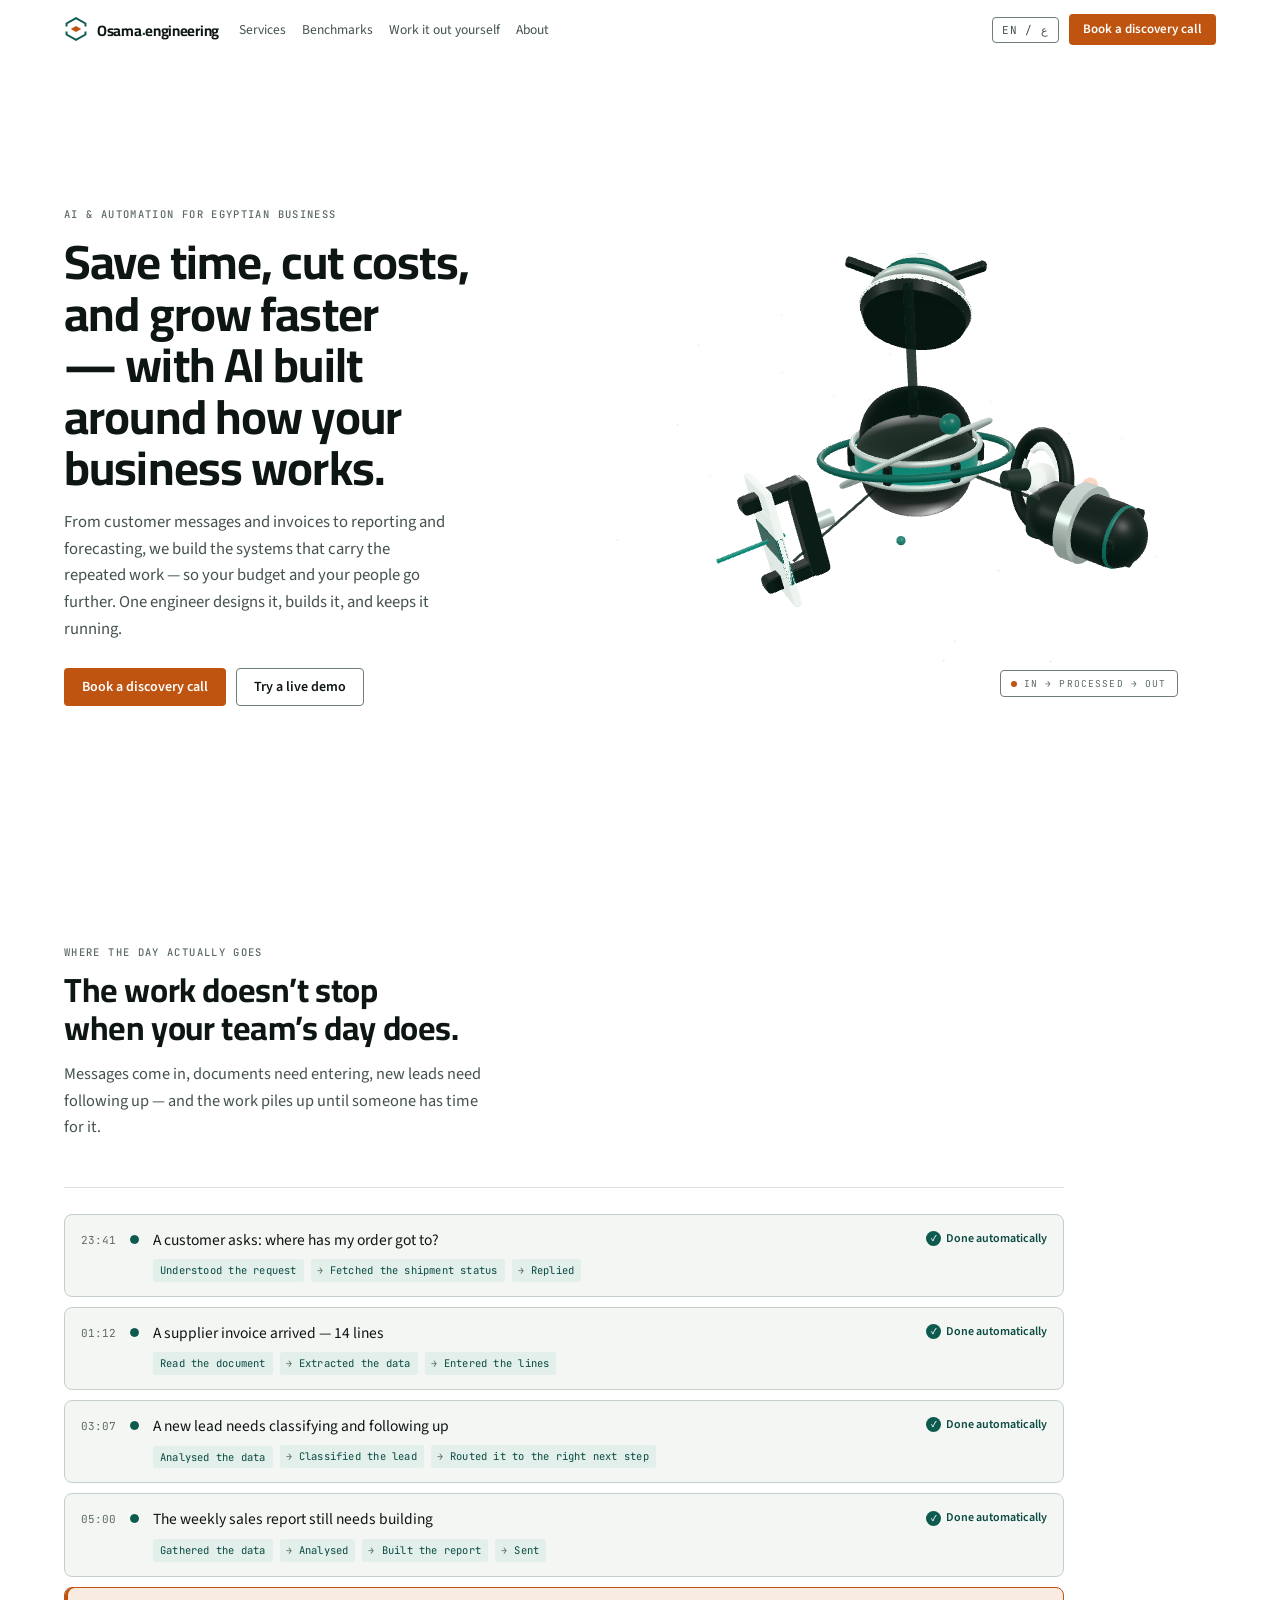
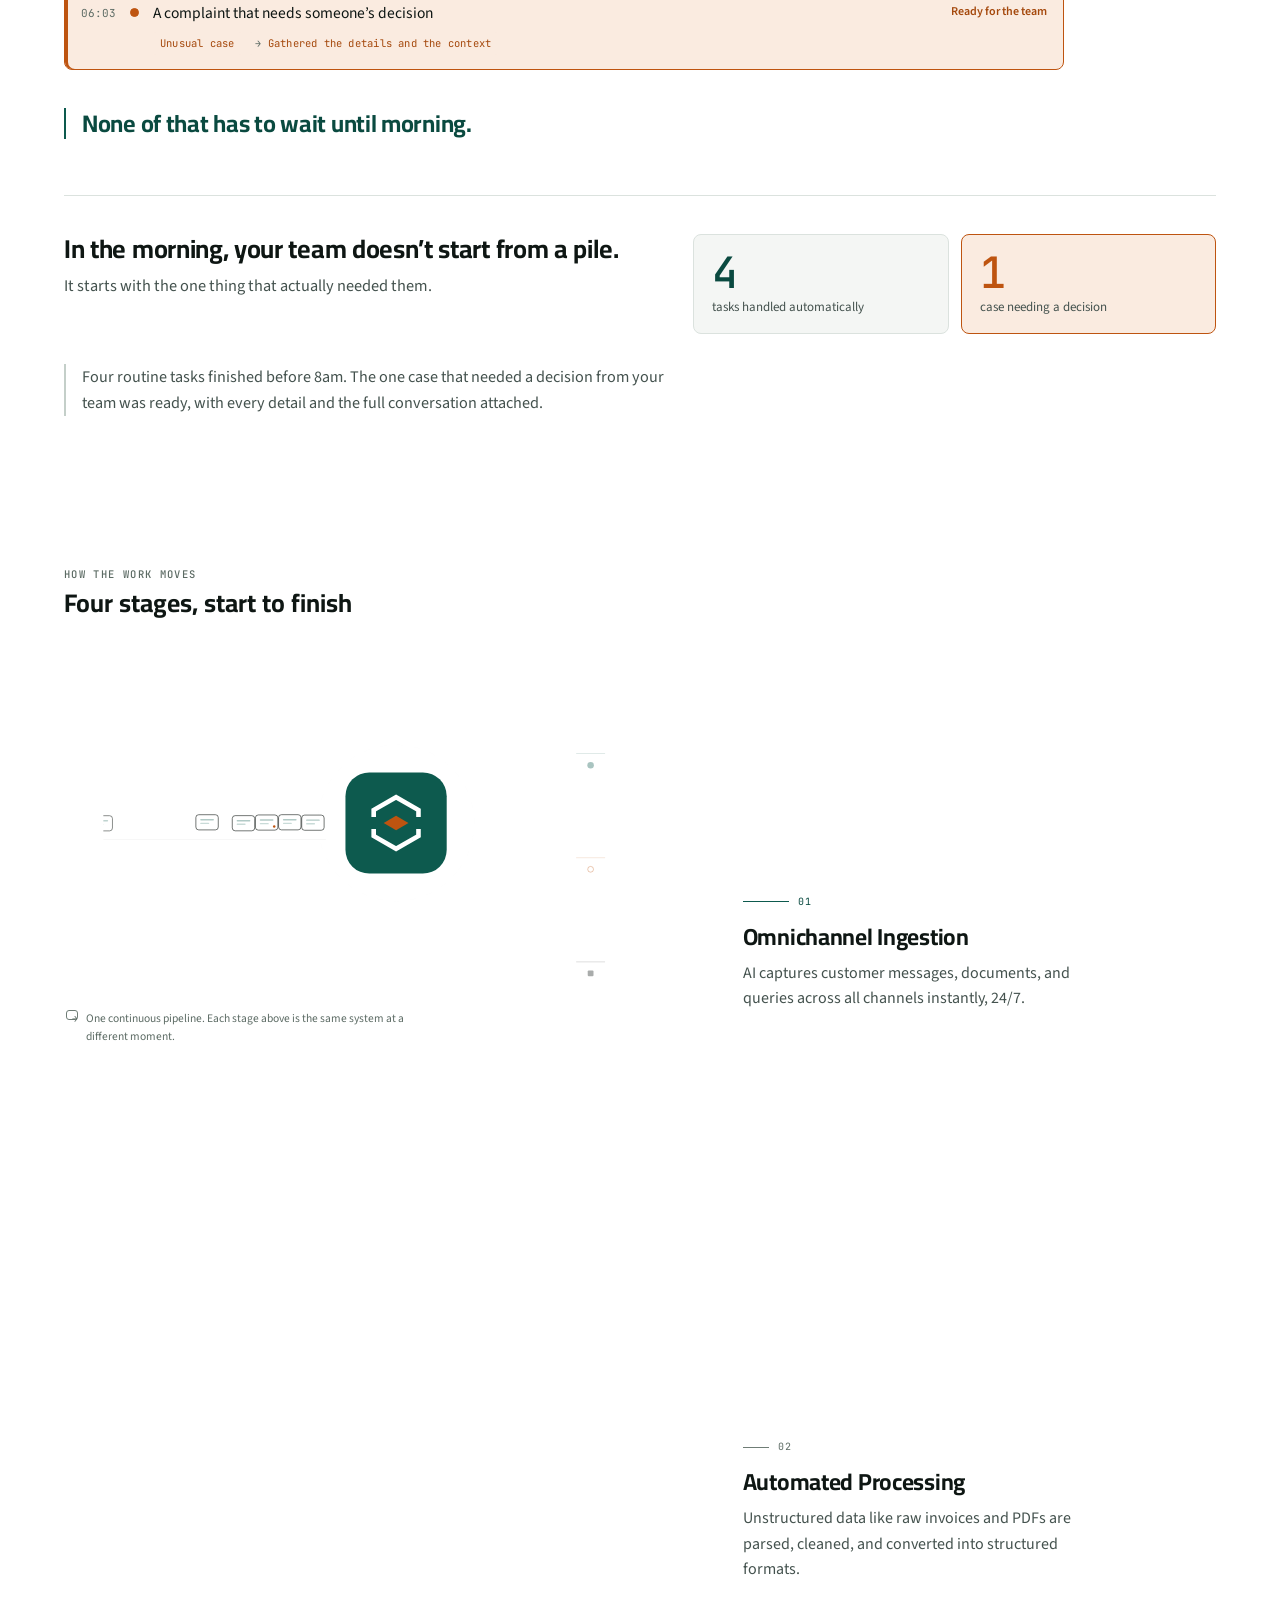
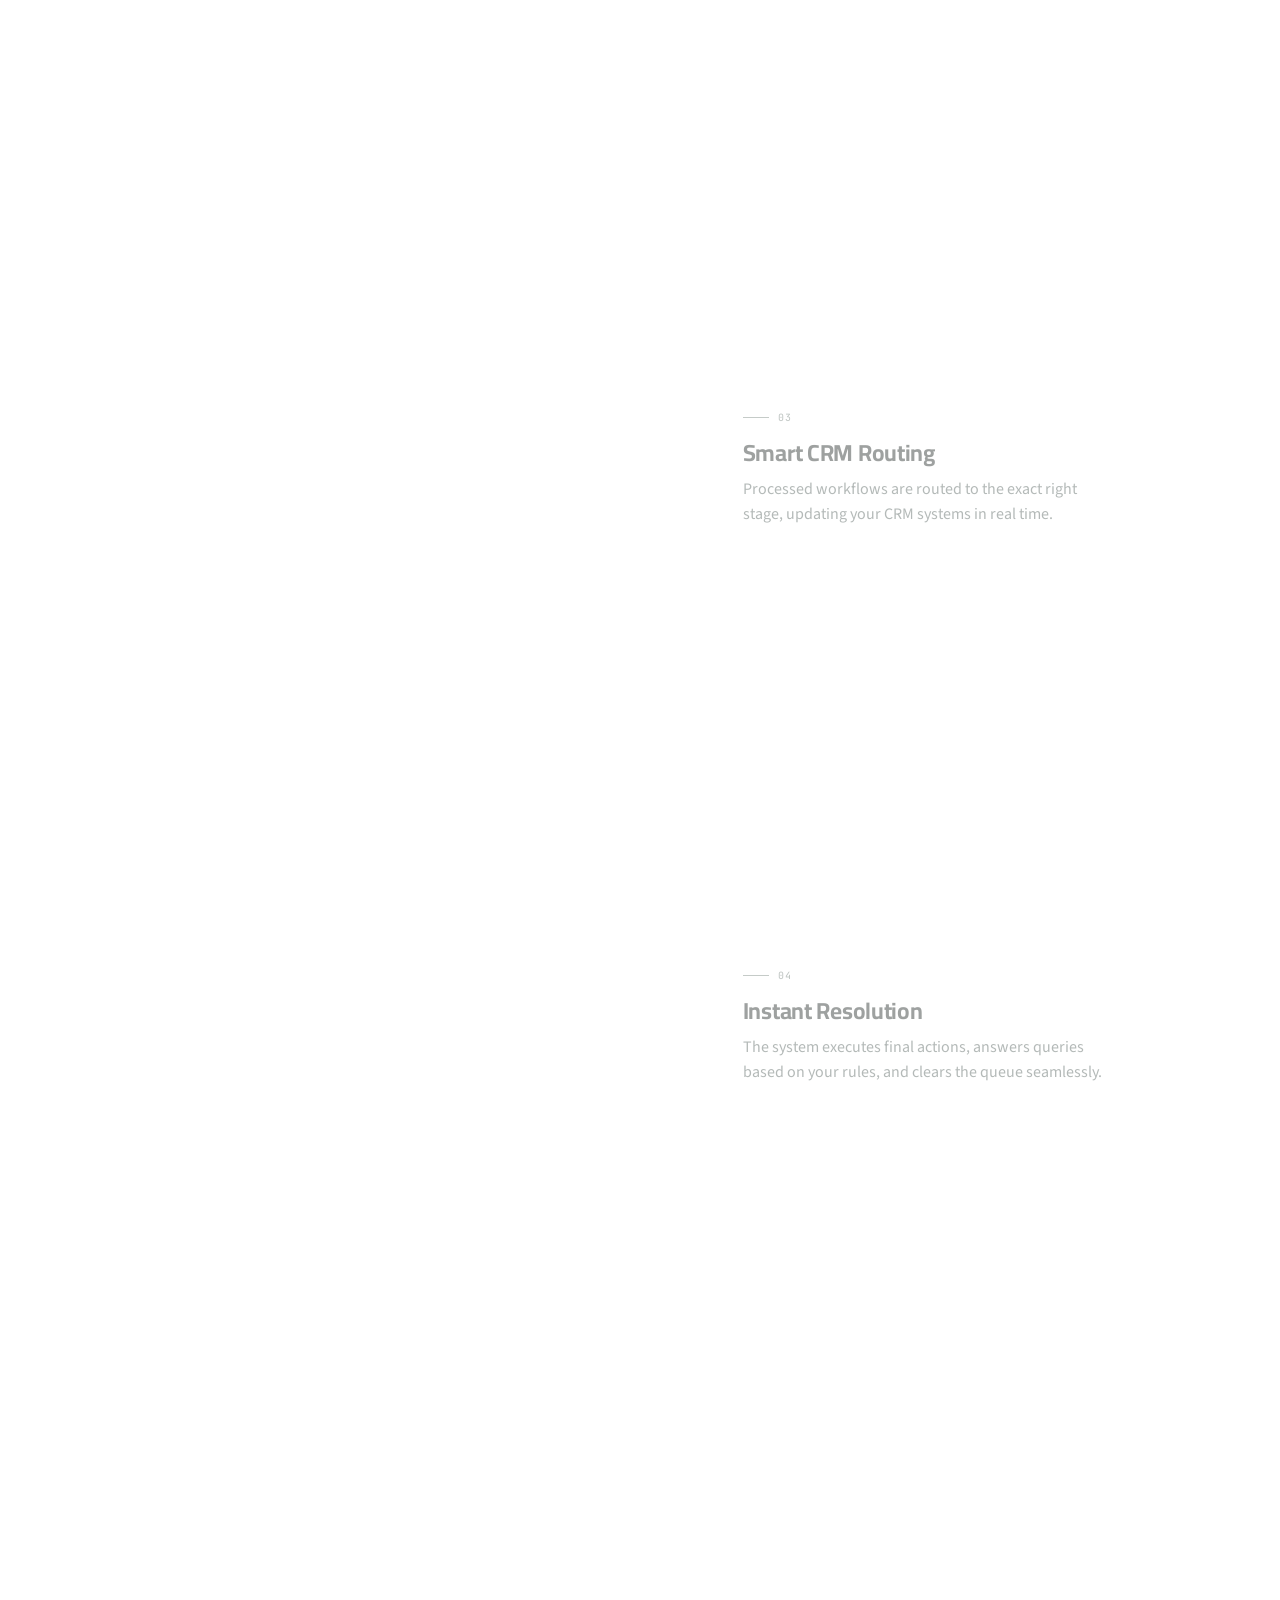
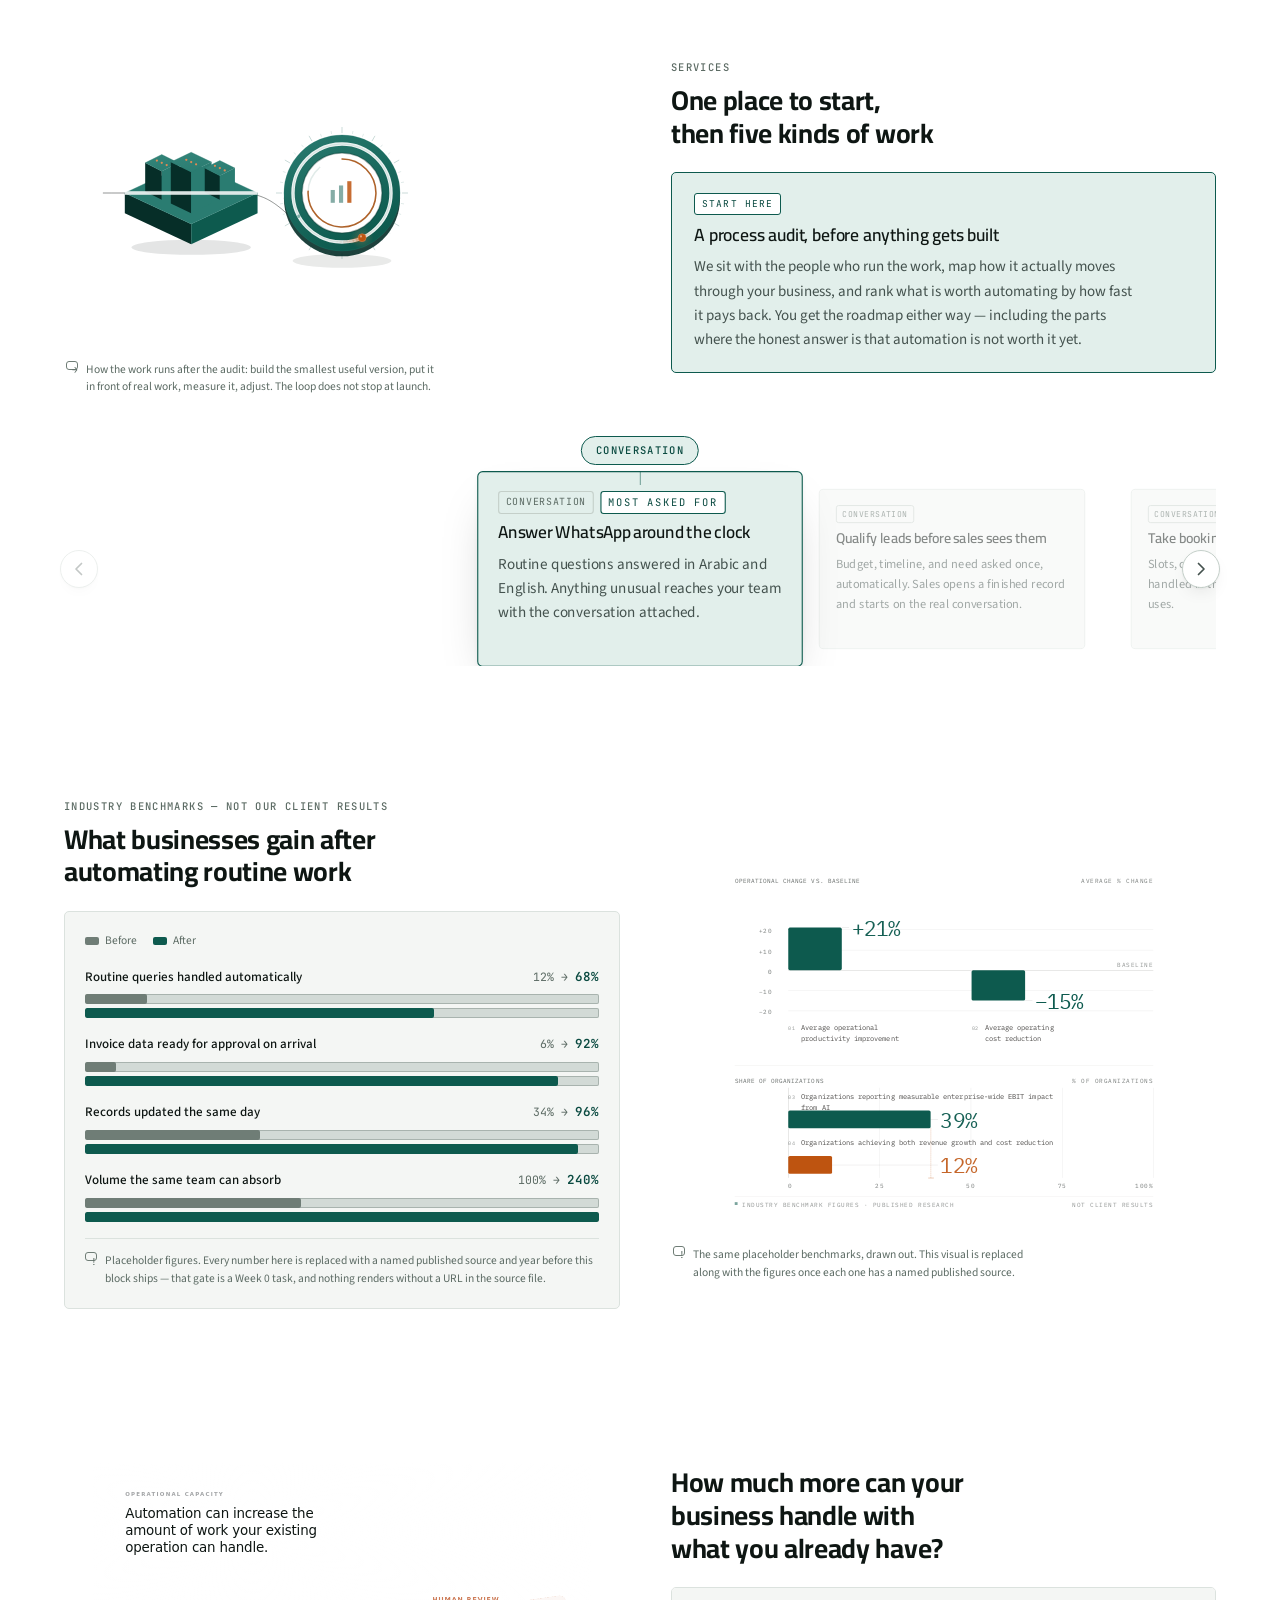
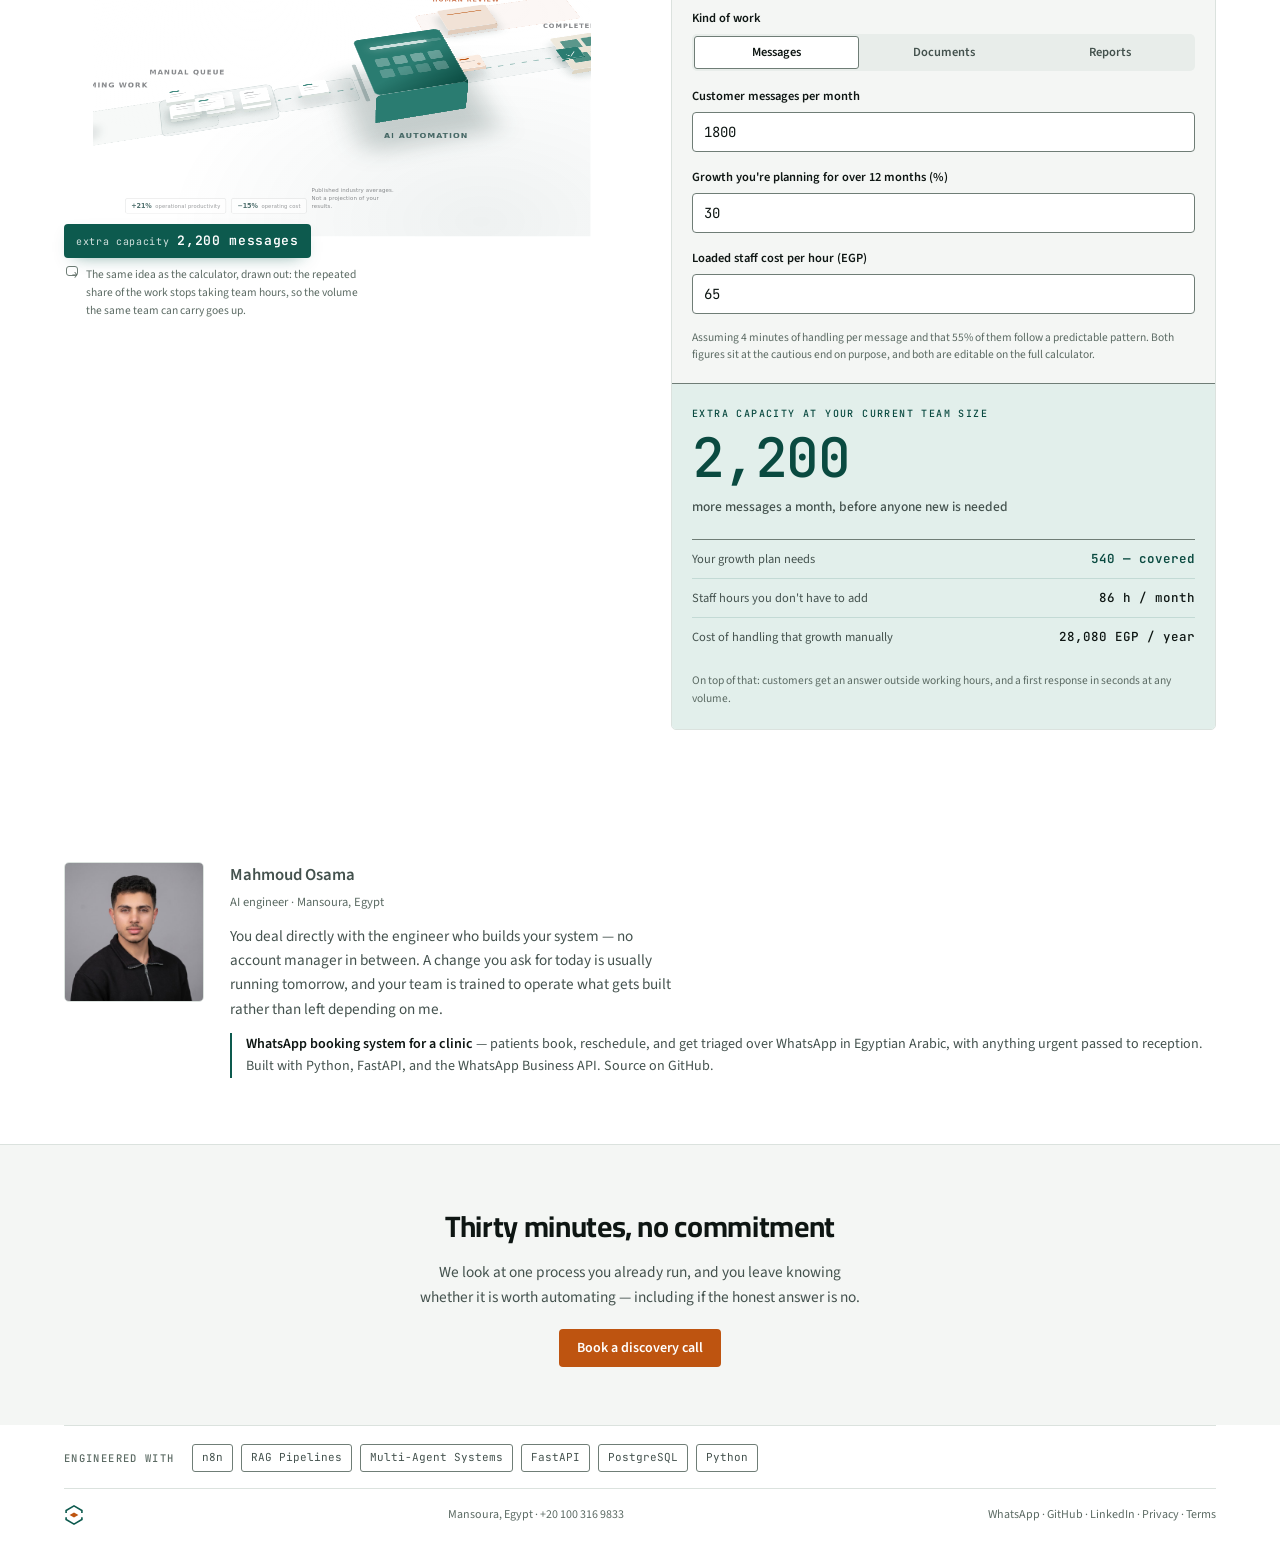
==== commit 8758b138: "Drive the night shift from the scroll, and type the task lines The sequence was a fixed ~9s timeline" ====
--- a/index.html
+++ b/index.html
@@ -34,7 +34,7 @@
 <link rel="preconnect" href="https://fonts.googleapis.com">
 <link rel="preconnect" href="https://fonts.gstatic.com" crossorigin>
 <link rel="stylesheet" href="https://fonts.googleapis.com/css2?family=Cairo:wght@400;600;700&family=Source+Sans+3:wght@400;500;600;700&family=JetBrains+Mono:wght@400;500&display=swap">
-<link rel="stylesheet" href="css/site.css?v=20260905">
+<link rel="stylesheet" href="css/site.css?v=20260906">
 
 <!-- Hero sculpture. three.js is vendored rather than pulled from a CDN: the
      hero is above the fold, and this replaces model-viewer, which shipped its
@@ -51,7 +51,7 @@
 <link rel="modulepreload" href="vendor/three/three.core.js">
 <link rel="modulepreload" href="js/machine-geometry.js?v=20260904">
 <script type="module" src="js/intelligence-machine.js?v=20260904"></script>
-<script defer src="js/site.js?v=20260905"></script>
+<script defer src="js/site.js?v=20260906"></script>
 </head>
 <body dir="ltr">
 
@@ -155,9 +155,9 @@
       <li class="d-item">
         <span class="d-item-time"><bdi>23:41</bdi></span>
         <span class="d-item-mark" aria-hidden="true"></span>
-        <p class="d-item-task"
+        <p class="d-item-task"><span class="d-task-text"
            data-en="A customer asks: where has my order got to?"
-           data-ar="عميل بيسأل: طلبي وصل لحد فين؟">A customer asks: where has my order got to?</p>
+           data-ar="عميل بيسأل: طلبي وصل لحد فين؟">A customer asks: where has my order got to?</span><i class="d-caret" aria-hidden="true"></i></p>
         <ol class="d-steps">
           <li class="d-step" data-en="Understood the request" data-ar="فهم الطلب">Understood the request</li>
           <li class="d-step" data-en="Fetched the shipment status" data-ar="جاب حالة الشحن">Fetched the shipment status</li>
@@ -169,9 +169,9 @@
       <li class="d-item">
         <span class="d-item-time"><bdi>01:12</bdi></span>
         <span class="d-item-mark" aria-hidden="true"></span>
-        <p class="d-item-task"
+        <p class="d-item-task"><span class="d-task-text"
            data-en="A supplier invoice arrived &mdash; 14 lines"
-           data-ar="فاتورة مورد وصلت — 14 بند">A supplier invoice arrived &mdash; 14 lines</p>
+           data-ar="فاتورة مورد وصلت — 14 بند">A supplier invoice arrived &mdash; 14 lines</span><i class="d-caret" aria-hidden="true"></i></p>
         <ol class="d-steps">
           <li class="d-step" data-en="Read the document" data-ar="قراءة المستند">Read the document</li>
           <li class="d-step" data-en="Extracted the data" data-ar="استخراج البيانات">Extracted the data</li>
@@ -183,9 +183,9 @@
       <li class="d-item">
         <span class="d-item-time"><bdi>03:07</bdi></span>
         <span class="d-item-mark" aria-hidden="true"></span>
-        <p class="d-item-task"
+        <p class="d-item-task"><span class="d-task-text"
            data-en="A new lead needs classifying and following up"
-           data-ar="عميل جديد محتاج يتصنف ويتابع">A new lead needs classifying and following up</p>
+           data-ar="عميل جديد محتاج يتصنف ويتابع">A new lead needs classifying and following up</span><i class="d-caret" aria-hidden="true"></i></p>
         <ol class="d-steps">
           <li class="d-step" data-en="Analysed the data" data-ar="تحليل البيانات">Analysed the data</li>
           <li class="d-step" data-en="Classified the lead" data-ar="تصنيف العميل">Classified the lead</li>
@@ -197,9 +197,9 @@
       <li class="d-item">
         <span class="d-item-time"><bdi>05:00</bdi></span>
         <span class="d-item-mark" aria-hidden="true"></span>
-        <p class="d-item-task"
+        <p class="d-item-task"><span class="d-task-text"
            data-en="The weekly sales report still needs building"
-           data-ar="تقرير المبيعات الأسبوعي لسه محتاج يتعمل">The weekly sales report still needs building</p>
+           data-ar="تقرير المبيعات الأسبوعي لسه محتاج يتعمل">The weekly sales report still needs building</span><i class="d-caret" aria-hidden="true"></i></p>
         <ol class="d-steps">
           <li class="d-step" data-en="Gathered the data" data-ar="جمع البيانات">Gathered the data</li>
           <li class="d-step" data-en="Analysed" data-ar="تحليل">Analysed</li>
@@ -214,9 +214,9 @@
       <li class="d-item is-human">
         <span class="d-item-time"><bdi>06:03</bdi></span>
         <span class="d-item-mark" aria-hidden="true"></span>
-        <p class="d-item-task"
+        <p class="d-item-task"><span class="d-task-text"
            data-en="A complaint that needs someone&rsquo;s decision"
-           data-ar="شكوى محتاجة قرار من حد">A complaint that needs someone&rsquo;s decision</p>
+           data-ar="شكوى محتاجة قرار من حد">A complaint that needs someone&rsquo;s decision</span><i class="d-caret" aria-hidden="true"></i></p>
         <ol class="d-steps">
           <li class="d-step" data-en="Unusual case" data-ar="حالة غير معتادة">Unusual case</li>
           <li class="d-step" data-en="Gathered the details and the context" data-ar="تجميع التفاصيل والسياق">Gathered the details and the context</li>
@@ -547,7 +547,10 @@
   <div class="shell pad">
     <section class="d-sec" id="about" aria-labelledby="aboutName">
       <div class="d-founder" data-reveal>
-        <div class="d-photo" aria-hidden="true">MO</div>
+        <div class="d-photo" aria-hidden="true">
+          <img class="d-about-photo" src="assets/about/mahmoud-osama.jpg?v=20260905"
+               width="720" height="720" loading="lazy" decoding="async" alt="">
+        </div>
         <div>
           <p class="nm" id="aboutName" data-en="Mahmoud Osama" data-ar="محمود أسامة">Mahmoud Osama</p>
           <p class="role" data-en="AI engineer · Mansoura, Egypt" data-ar="مهندس ذكاء اصطناعي · المنصورة، مصر">AI engineer · Mansoura, Egypt</p>
--- a/css/site.css
+++ b/css/site.css
@@ -546,8 +546,8 @@
   background:var(--p-ground);
   /* entrance: the row arrives from the leading edge, like work landing */
   opacity:0;translate:-18px 0;
-  transition:opacity .5s var(--ease),translate .5s var(--ease),
-             border-color .45s var(--ease),background-color .45s var(--ease);
+  transition:opacity .34s var(--ease),translate .34s var(--ease),
+             border-color .4s var(--ease),background-color .4s var(--ease);
 }
 body[dir="rtl"] .d-item{translate:18px 0;}
 .d-item.is-in{opacity:1;translate:0 0;}
@@ -580,6 +580,15 @@
   font-size:.97rem;line-height:1.5;color:var(--p-ink);margin:0;
 }
 body[dir="rtl"] .d-item-task{font-family:var(--f-ar);line-height:1.72;}
+.d-caret{
+  display:none;
+  width:2px;height:1.05em;
+  background:var(--p-accent);
+  vertical-align:-.17em;margin-inline-start:2px;
+  animation:d-blink .9s steps(1,end) infinite;
+}
+.d-item.is-typing .d-caret{display:inline-block;}
+@keyframes d-blink{0%,50%{opacity:1;} 50.01%,100%{opacity:0;}}
 
 /* ---- the process chain ---- */
 .d-steps{
@@ -596,7 +605,7 @@
   color:var(--p-accent-ink);
   background:var(--p-accent-soft);border-radius:3px;padding:3px 7px;
   opacity:0;translate:0 3px;
-  transition:opacity .34s var(--ease),translate .34s var(--ease);
+  transition:opacity .26s var(--ease),translate .26s var(--ease);
 }
 body[dir="rtl"] .d-step{font-family:var(--f-ar);font-size:12px;letter-spacing:0;}
 .d-step.is-on{opacity:1;translate:0 0;}
@@ -736,6 +745,7 @@
     transition:none !important;
   }
   .d-item.is-working .d-item-mark{animation:none;}
+  .d-caret{display:none !important;}
 }
 
 /* ===========================================================
@@ -1069,15 +1079,24 @@
 /* ===========================================================
    FOUNDER
    =========================================================== */
-.d-founder{display:grid;grid-template-columns:118px minmax(0,1fr);gap:22px;align-items:start;}
-@media (max-width:620px){ .d-founder{grid-template-columns:1fr;} }
+.d-founder{display:grid;grid-template-columns:140px minmax(0,1fr);gap:26px;align-items:start;}
+@media (max-width:620px){
+  .d-founder{grid-template-columns:1fr;gap:16px;}
+  /* the column becomes full width here, which would render the portrait as a
+     page-wide square; it stays a portrait instead */
+  .d-photo{width:112px;}
+}
 .d-photo{
   aspect-ratio:1;border-radius:5px;
   background:linear-gradient(150deg,var(--p-accent-soft) 0%,var(--p-surface) 100%);
   border:1px solid var(--p-rule);display:grid;place-items:center;
   font-family:var(--f-display);font-size:2.1rem;font-weight:var(--f-display-weight);
   letter-spacing:-.03em;color:var(--p-accent-ink);line-height:1;user-select:none;
-}
+  /* clips the portrait to the corner radius; the gradient stays as the
+     backdrop the image loads over */
+  overflow:hidden;
+}
+.d-about-photo{display:block;width:100%;height:100%;object-fit:cover;}
 body[dir="rtl"] .d-photo{font-family:var(--f-display);letter-spacing:-.03em;}
 .d-founder .nm{font-size:1.05rem;font-weight:600;margin-bottom:3px;}
 .d-founder .role{font-size:12.5px;color:var(--p-ink-3);margin-bottom:12px;}
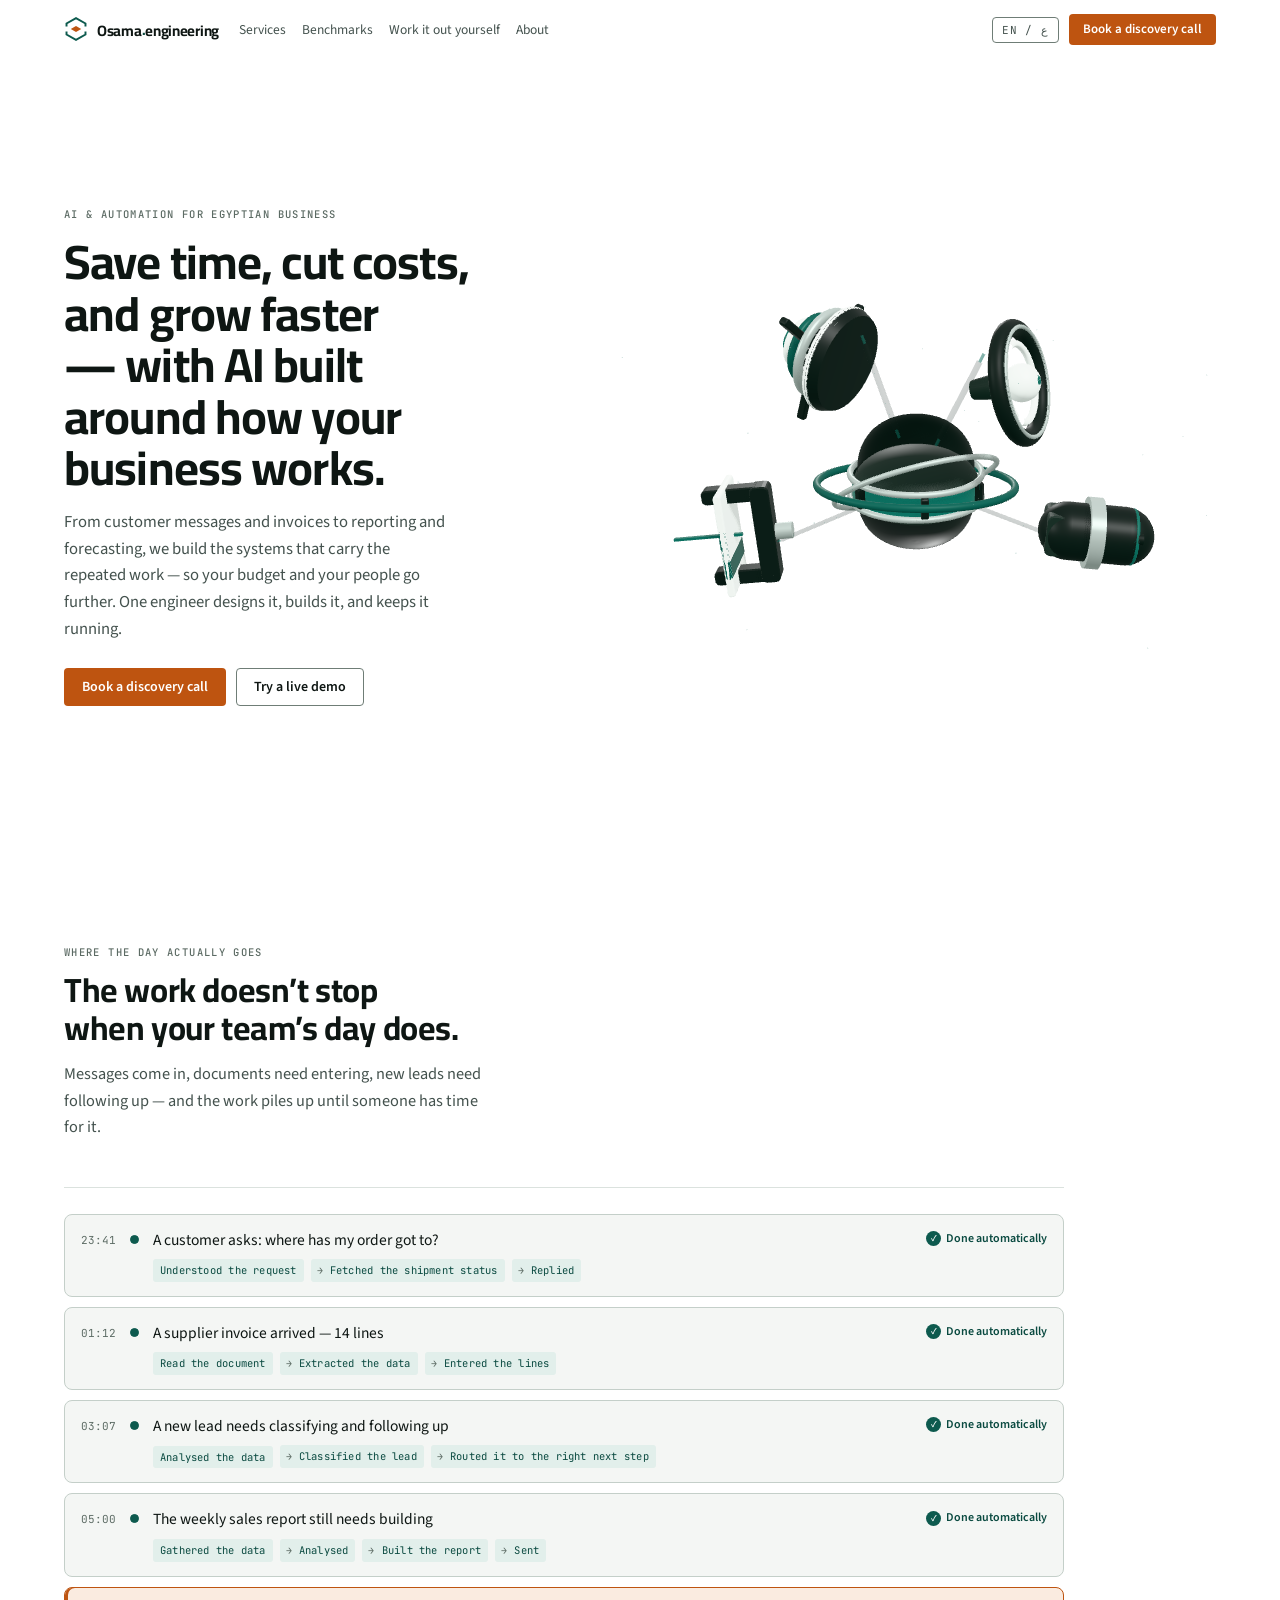
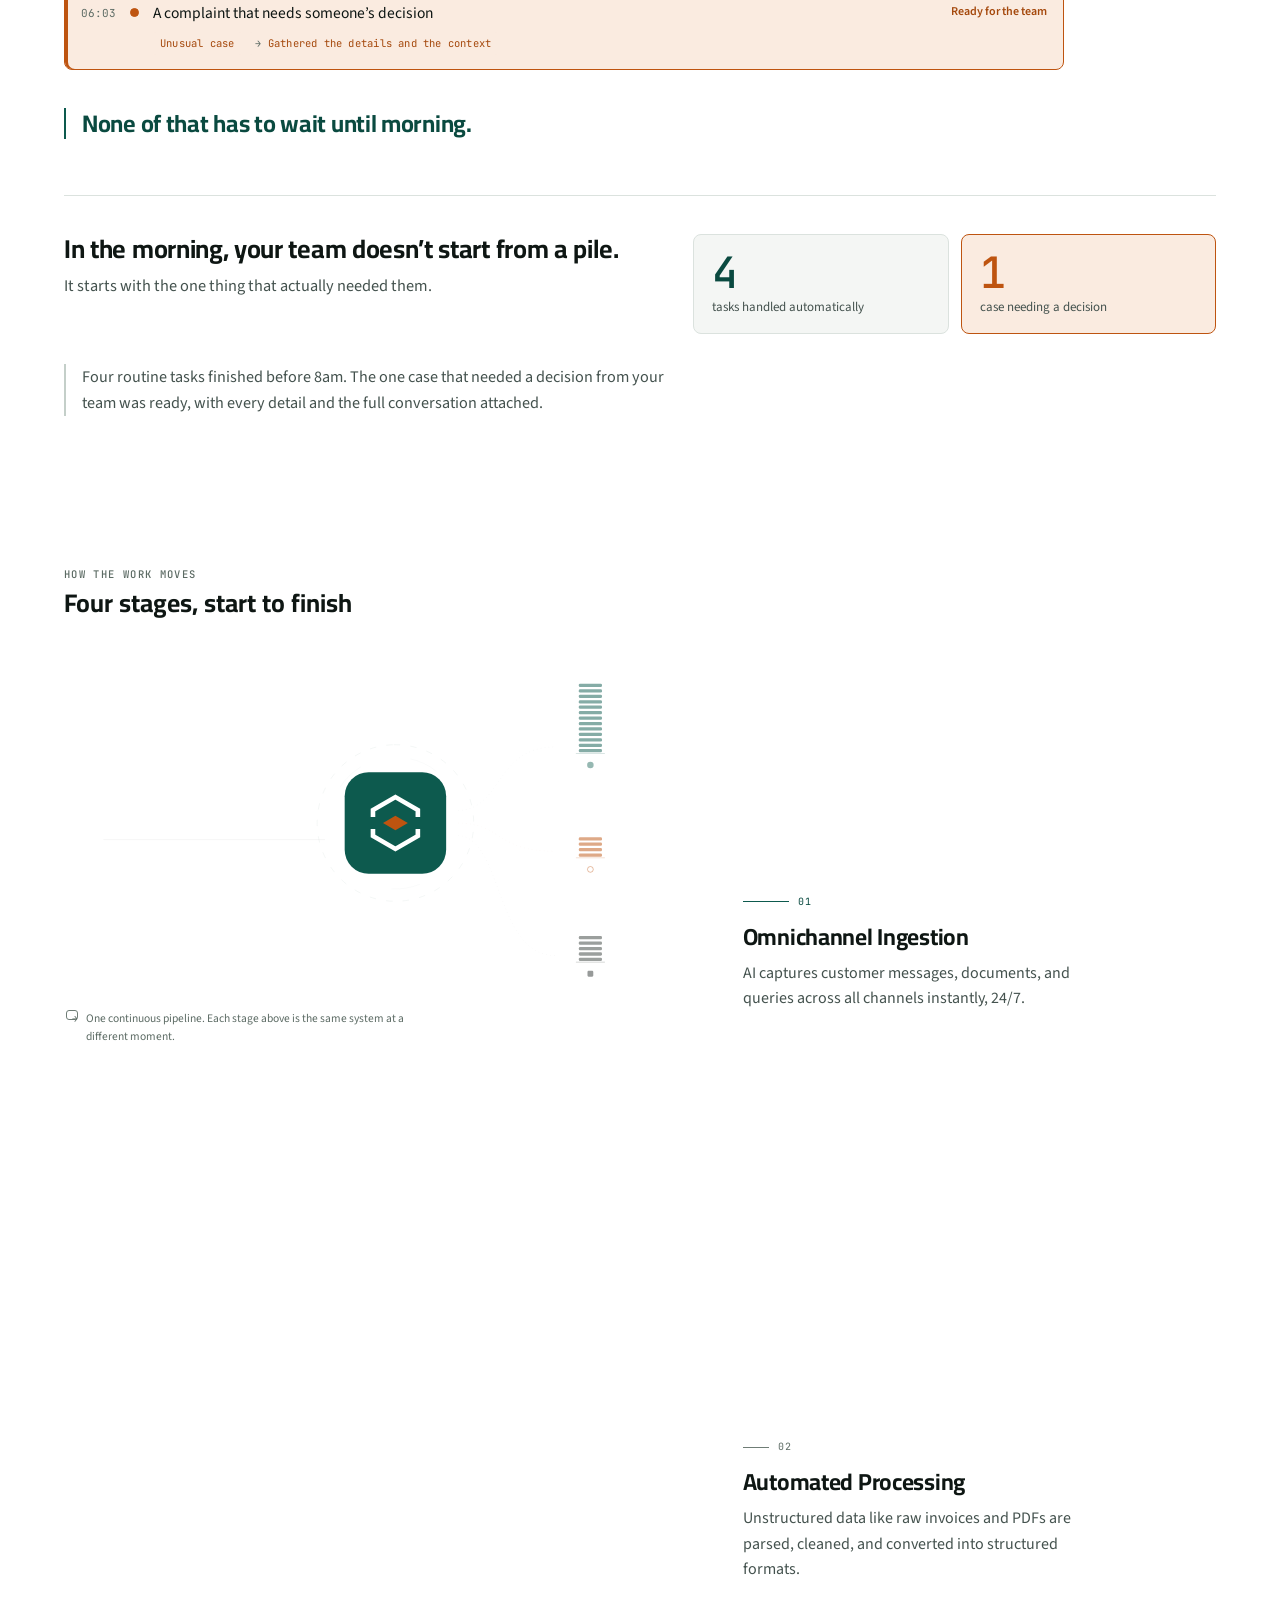
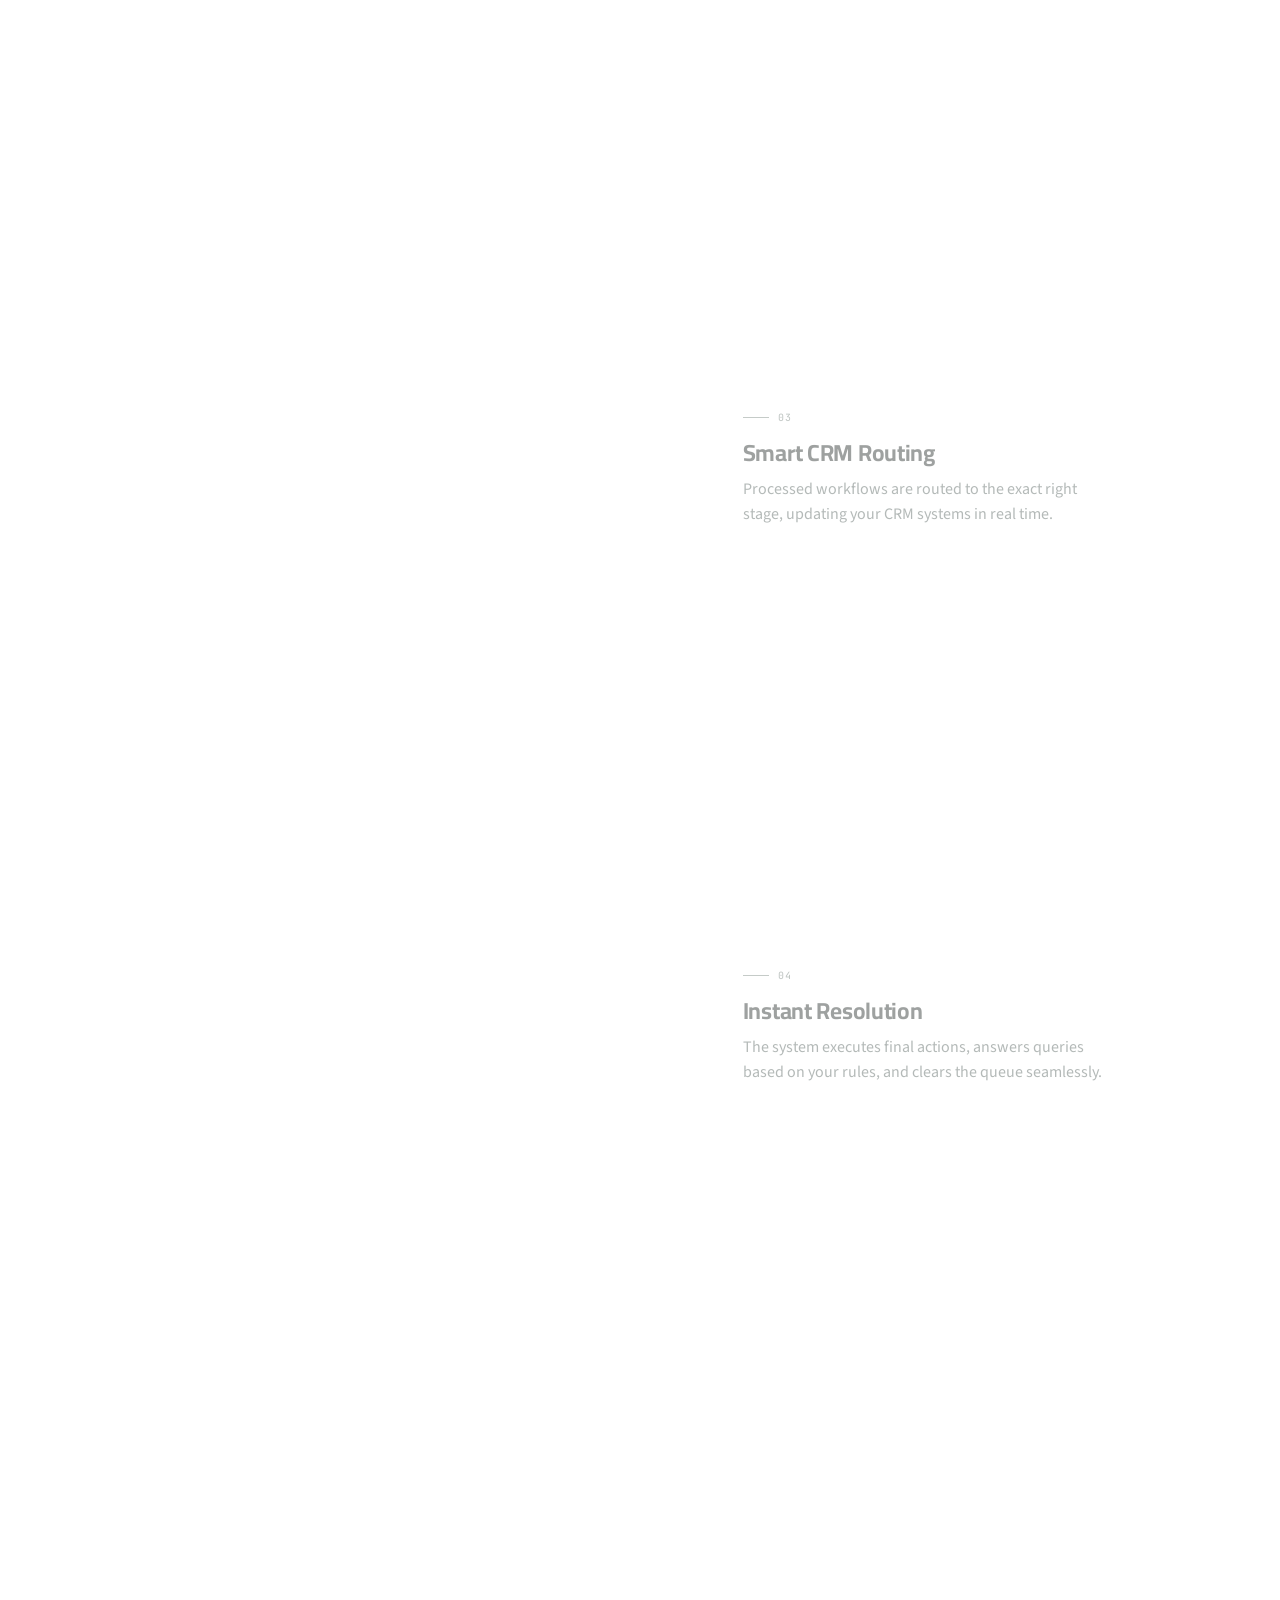
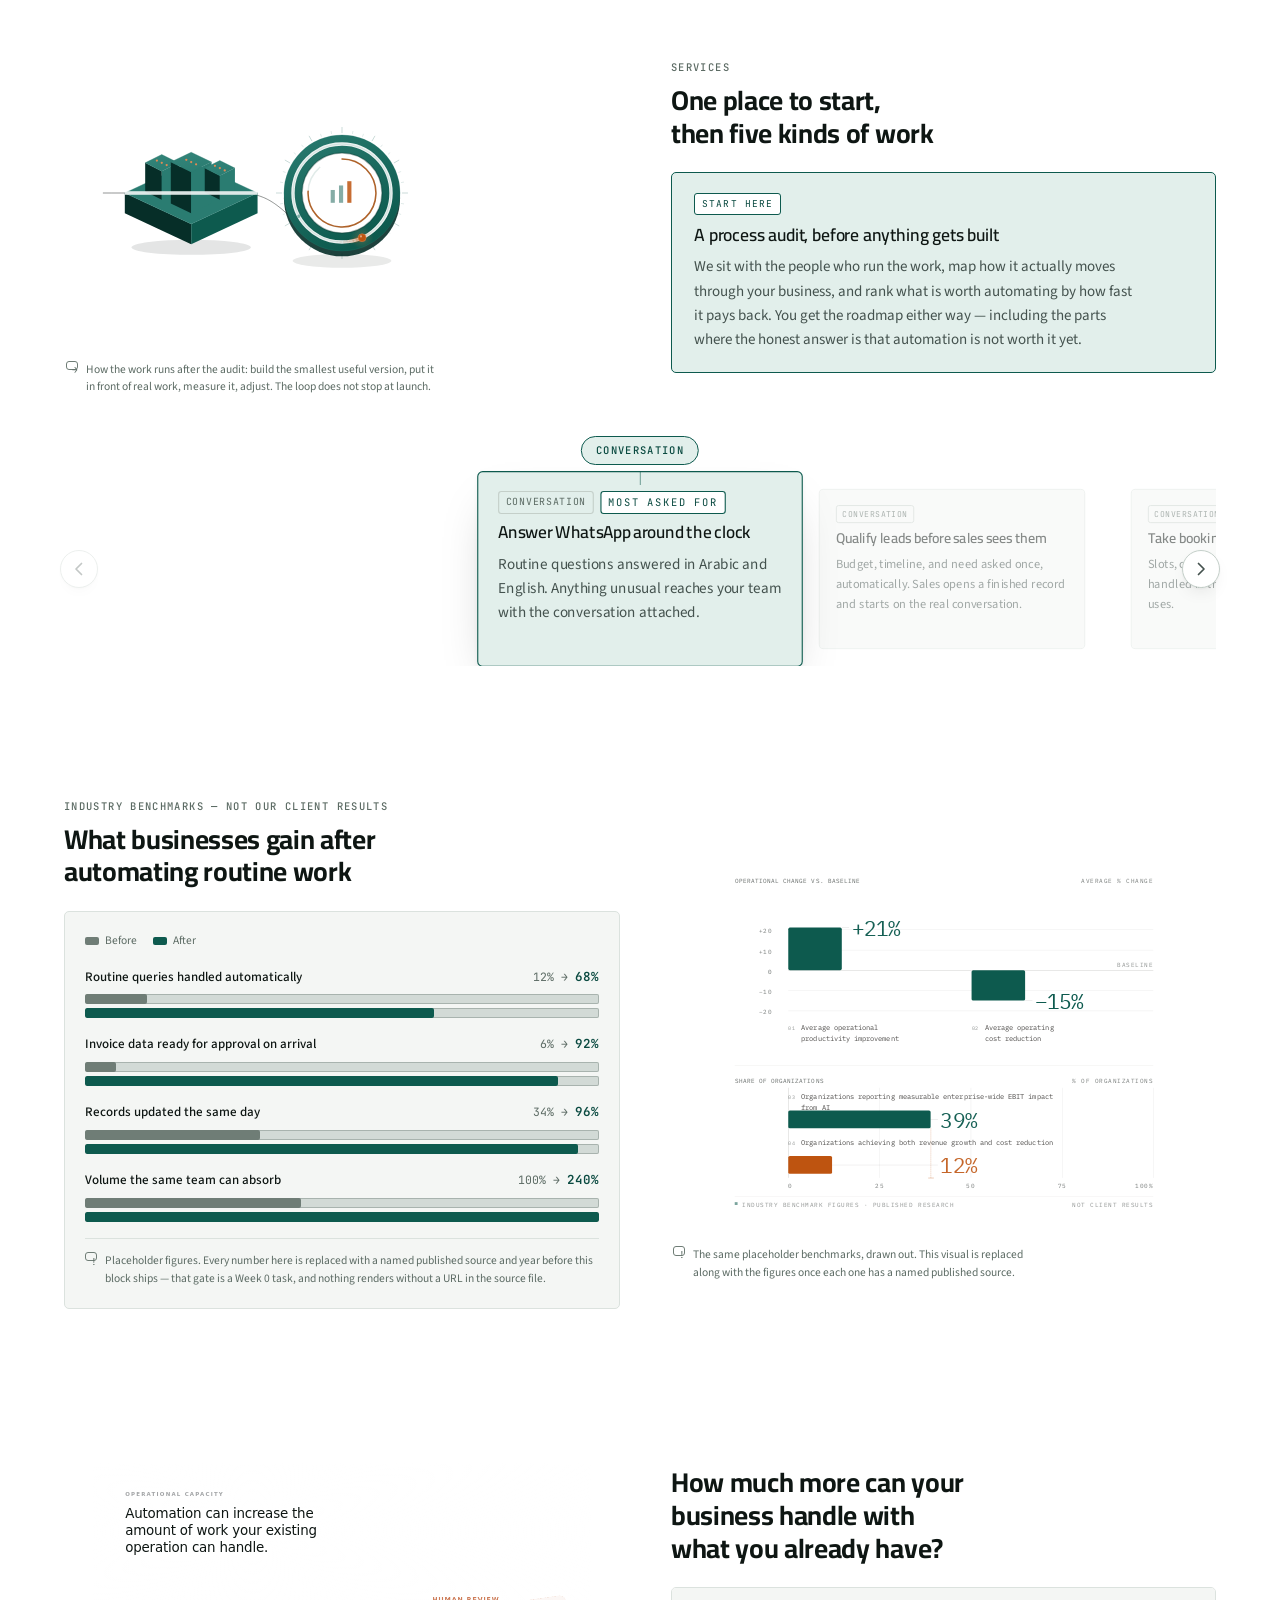
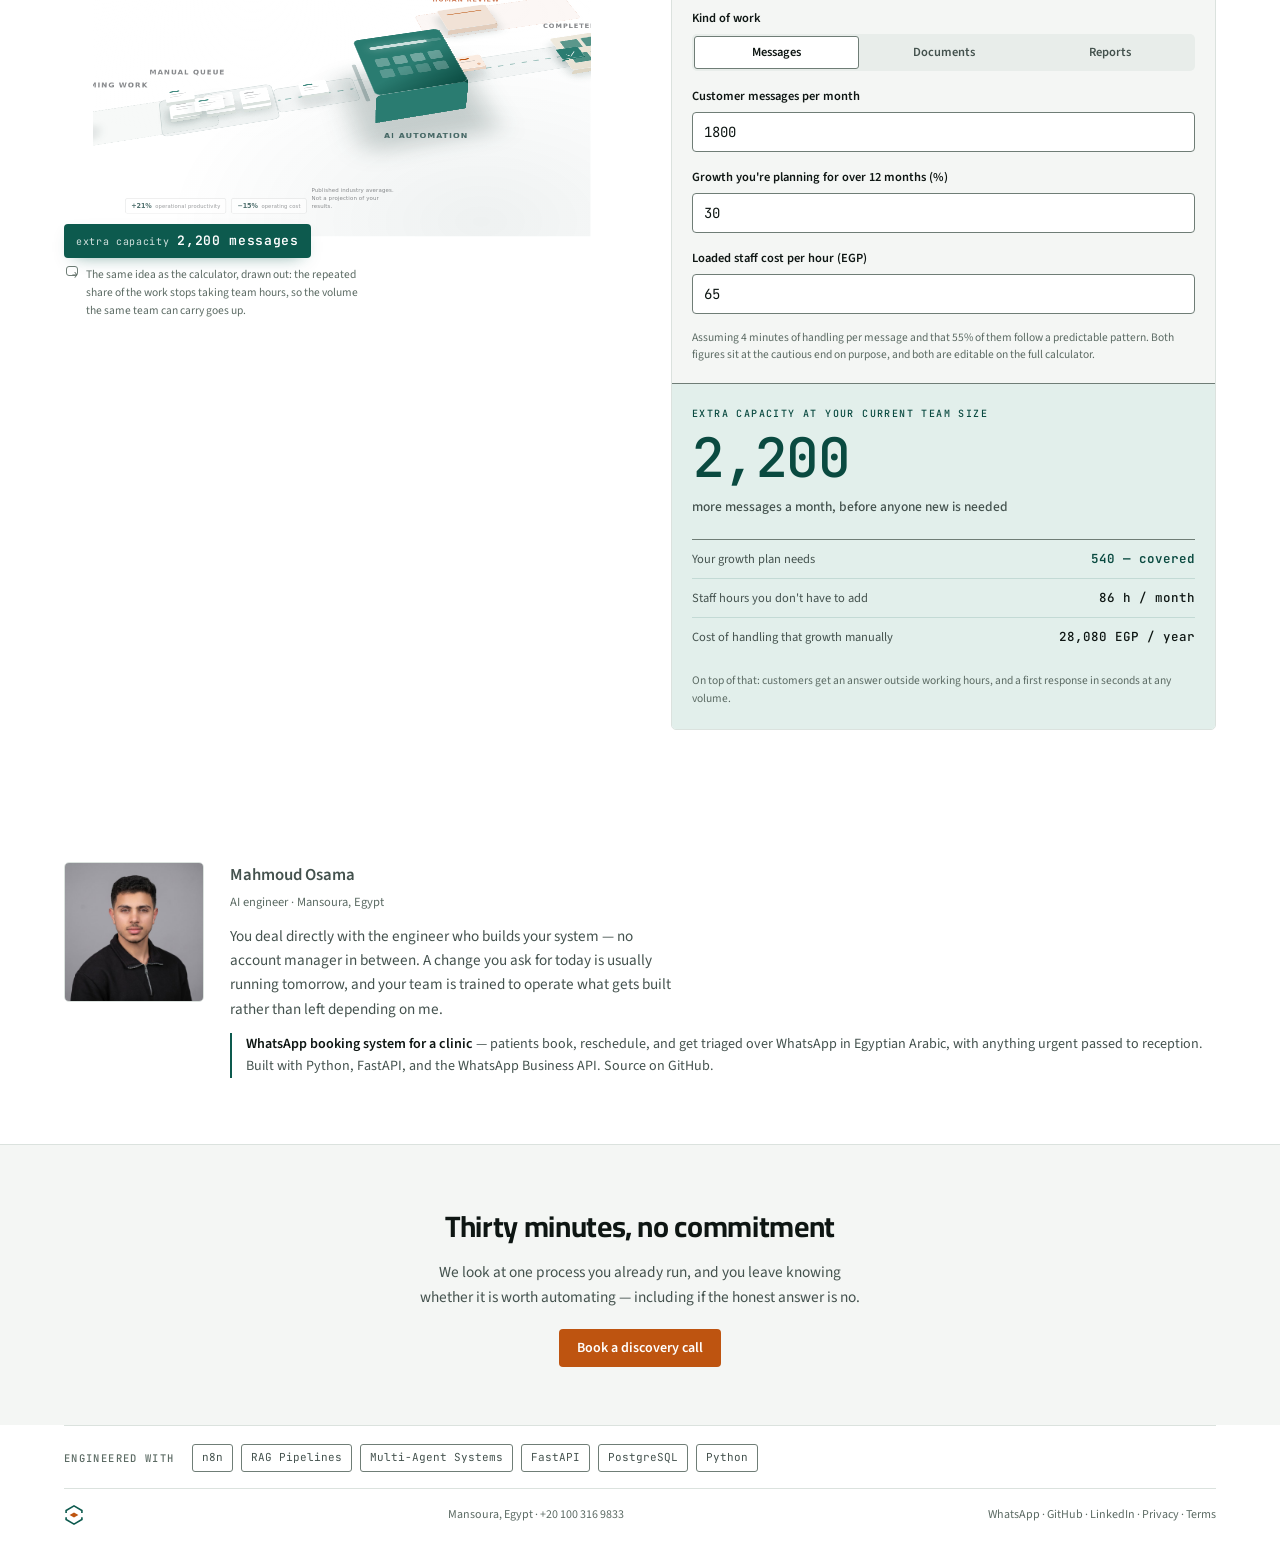
==== commit 120ba018: "Rebuild the hero machine's choreography so the motion tells the story The object rendered correctly " ====
--- a/index.html
+++ b/index.html
@@ -34,7 +34,7 @@
 <link rel="preconnect" href="https://fonts.googleapis.com">
 <link rel="preconnect" href="https://fonts.gstatic.com" crossorigin>
 <link rel="stylesheet" href="https://fonts.googleapis.com/css2?family=Cairo:wght@400;600;700&family=Source+Sans+3:wght@400;500;600;700&family=JetBrains+Mono:wght@400;500&display=swap">
-<link rel="stylesheet" href="css/site.css?v=20260906">
+<link rel="stylesheet" href="css/site.css?v=20260908">
 
 <!-- Hero sculpture. three.js is vendored rather than pulled from a CDN: the
      hero is above the fold, and this replaces model-viewer, which shipped its
@@ -49,9 +49,9 @@
 </script>
 <link rel="modulepreload" href="vendor/three/three.module.js">
 <link rel="modulepreload" href="vendor/three/three.core.js">
-<link rel="modulepreload" href="js/machine-geometry.js?v=20260904">
-<script type="module" src="js/intelligence-machine.js?v=20260904"></script>
-<script defer src="js/site.js?v=20260906"></script>
+<link rel="modulepreload" href="js/machine-geometry.js?v=20260907">
+<script type="module" src="js/intelligence-machine.js?v=20260907"></script>
+<script defer src="js/site.js?v=20260908"></script>
 </head>
 <body dir="ltr">
 
@@ -108,13 +108,28 @@
         <div class="hero-stage" id="heroStage">
           <intelligence-machine
             id="heroMachine"
-            speed="0.85"
+            speed="1"
             role="img"
-            aria-label="An abstract machine, slowly moving. Work arrives at an intake module; capabilities gather around a central intelligence, lock onto it and light up; a finished outcome leaves the assembly; then the parts separate and regroup in a different arrangement for a different kind of job."></intelligence-machine>
+            aria-label="An abstract machine. Work arrives at an intake on the left and travels along a lit connector into a central core, which brightens as it takes the work in. The core then sends it out to one of three specialised parts, which visibly operates — pistons drive out, a lens barrel opens, or a decision element pushes forward — and a result leaves from that part. A different part handles the work each time round."></intelligence-machine>
+          <!-- One word per beat, anchored beside the part that is doing the
+               work. Only ever one is visible at a time, so they cannot
+               collide; positions come from projecting each module to the
+               stage box (input 19/67, analysis 35/29, prediction 68/35,
+               action 80/65, core 50/56). Light DOM, so the site's own
+               EN/AR swap reaches them. -->
+          <div class="hero-tags" id="heroTags" aria-hidden="true">
+            <span class="hero-tag at-in"         data-tag="in"             data-en="Work in"     data-ar="شغل داخل">Work in</span>
+            <span class="hero-tag at-core"       data-tag="core"           data-en="Understands" data-ar="بيفهم">Understands</span>
+            <span class="hero-tag at-action"     data-tag="do-action"      data-en="Acts"        data-ar="بينفّذ">Acts</span>
+            <span class="hero-tag at-analysis"   data-tag="do-analysis"    data-en="Analyses"    data-ar="بيحلّل">Analyses</span>
+            <span class="hero-tag at-prediction" data-tag="do-prediction"  data-en="Decides"     data-ar="بيقرر">Decides</span>
+            <span class="hero-tag at-action is-out"     data-tag="out-action"     data-en="Result" data-ar="نتيجة">Result</span>
+            <span class="hero-tag at-analysis is-out"   data-tag="out-analysis"   data-en="Result" data-ar="نتيجة">Result</span>
+            <span class="hero-tag at-prediction is-out" data-tag="out-prediction" data-en="Result" data-ar="نتيجة">Result</span>
+          </div>
           <!-- Watermark, not a spinner: shown only if WebGL is unavailable, so
                the failure reads as deliberate rather than as an empty column. -->
           <div class="hero-load" aria-hidden="true"><svg class="mk" viewBox="0 0 32 32" fill="none"><path class="mk-t" d="M28.64 12.6V8.7L16 1.4 3.36 8.7v3.9" stroke="currentColor" stroke-width="2.6"/><path class="mk-b" d="M28.64 19.4v3.9L16 30.6 3.36 23.3v-3.9" stroke="currentColor" stroke-width="2.6"/><path class="mk-n" d="M16 11.96 23 16 16 20.04 9 16Z"/></svg></div>
-          <p class="hero-cap" data-reveal aria-hidden="true"><i></i><span data-en="In &rarr; processed &rarr; out" data-ar="داخل ← معالجة ← خارج">In &rarr; processed &rarr; out</span></p>
         </div>
       </div>
     </div>
--- a/css/site.css
+++ b/css/site.css
@@ -330,6 +330,41 @@
 .hero.is-failed .hero-stage{opacity:1;}
 .hero-stage intelligence-machine{display:block;width:100%;height:100%;}
 
+/* One word per beat, sitting beside the part that is doing the work. Only
+   one is ever visible, so they cannot collide. Positions are physical
+   (left/right, not inset-inline) because the hero mirrors under RTL but the
+   sculpture itself does not — the intake stays on the left either way. */
+.hero-tags{position:absolute;inset:0;z-index:2;pointer-events:none;}
+.hero-tag{
+  position:absolute;white-space:nowrap;
+  font-family:var(--f-mono);font-size:11px;font-weight:500;letter-spacing:.11em;text-transform:uppercase;
+  color:var(--p-accent-ink);
+  opacity:0;transform:translateY(3px);
+  transition:opacity .45s var(--ease),transform .45s var(--ease);
+}
+.hero-tag.is-out{color:var(--p-cta-ink);}
+.hero-tag.is-on{opacity:1;transform:none;}
+body[dir="rtl"] .hero-tag{font-family:var(--f-ar);font-weight:600;letter-spacing:0;font-size:13px;text-transform:none;}
+
+/* The sculpture spans 9-95% across but only 16-84% down, so the clear bands
+   are the top and bottom strips. Placing the three flow beats along the
+   bottom in order also means the word itself travels left -> centre -> right
+   as the work moves through the machine. */
+.at-in{left:4%;top:88%;}
+.at-action{right:4%;top:88%;}
+.at-analysis{left:20%;top:3%;}
+.at-prediction{right:16%;top:3%;}
+.hero-tag.at-core{left:50%;top:88%;transform:translate(-50%,3px);}
+.hero-tag.at-core.is-on{transform:translate(-50%,0);}
+
+@media (max-width:1000px){
+  .hero-tag{font-size:9.5px;letter-spacing:.09em;}
+  body[dir="rtl"] .hero-tag{font-size:11.5px;}
+}
+@media (prefers-reduced-motion:reduce){
+  .hero-tag{transition:none;}
+}
+
 /* Watermark, not a spinner. Invisible unless WebGL failed, in which case the
    column resolves to a quiet mark instead of empty space. */
 .hero-load{
@@ -344,26 +379,6 @@
 }
 .hero.is-failed .hero-load .mk *{animation:none !important;stroke-dasharray:none;}
 
-/* Sits under the sculpture's own footprint, inside the stage it describes.
-   It keeps its place at the end of the hero's reveal sequence (--i:4); the
-   stage fade it sits inside simply multiplies with that. */
-.hero-cap{
-  position:absolute;z-index:2;
-  inset-inline-end:clamp(4px,3vw,44px);
-  bottom:clamp(-4px,1vh,10px);
-  width:max-content;
-  display:flex;align-items:center;gap:7px;
-  padding:5px 10px;border-radius:4px;
-  background:rgba(255,255,255,.9);border:1px solid var(--p-rule-strong);
-  font-family:var(--f-mono);font-size:9.5px;letter-spacing:.12em;text-transform:uppercase;
-  color:var(--p-ink-3);pointer-events:none;
-}
-body[dir="rtl"] .hero-cap{font-family:var(--f-ar);letter-spacing:0;font-size:11px;}
-.hero-cap i{
-  width:6px;height:6px;border-radius:50%;background:var(--p-cta);flex:0 0 auto;
-  animation:pulse 2.4s ease-in-out infinite;
-}
-@keyframes pulse{ 0%,100%{opacity:.35;} 50%{opacity:1;} }
 
 /* Stacked below 1000px: headline and CTA first, sculpture under them, so the
    message stays primary and the call to action stays within thumb reach. */
@@ -378,13 +393,9 @@
   /* Same proportion as desktop, capped so it stays secondary to the headline
      and the hero does not grow tall. */
   .hero-stage{width:min(100%,460px);max-height:none;margin-inline:auto;}
-  /* inset-inline:0 + width:max-content + auto margins centres an absolutely
-     positioned box without a transform, leaving transform free. */
-  .hero-cap{inset-inline:0;margin-inline:auto;bottom:0;}
 }
 @media (prefers-reduced-motion:reduce){
   .hero-stage{transition:none;}
-  .hero-cap i{animation:none;opacity:.8;}
 }
 
 /* ===========================================================
@@ -1255,7 +1266,6 @@
 .hero-copy h1{--i:1;}
 .hero-copy .sub{--i:2;}
 .hero-copy .acts{--i:3;}
-.hero-cap{--i:4;}
 
 @media (prefers-reduced-motion: reduce){
   html{scroll-behavior:auto;}
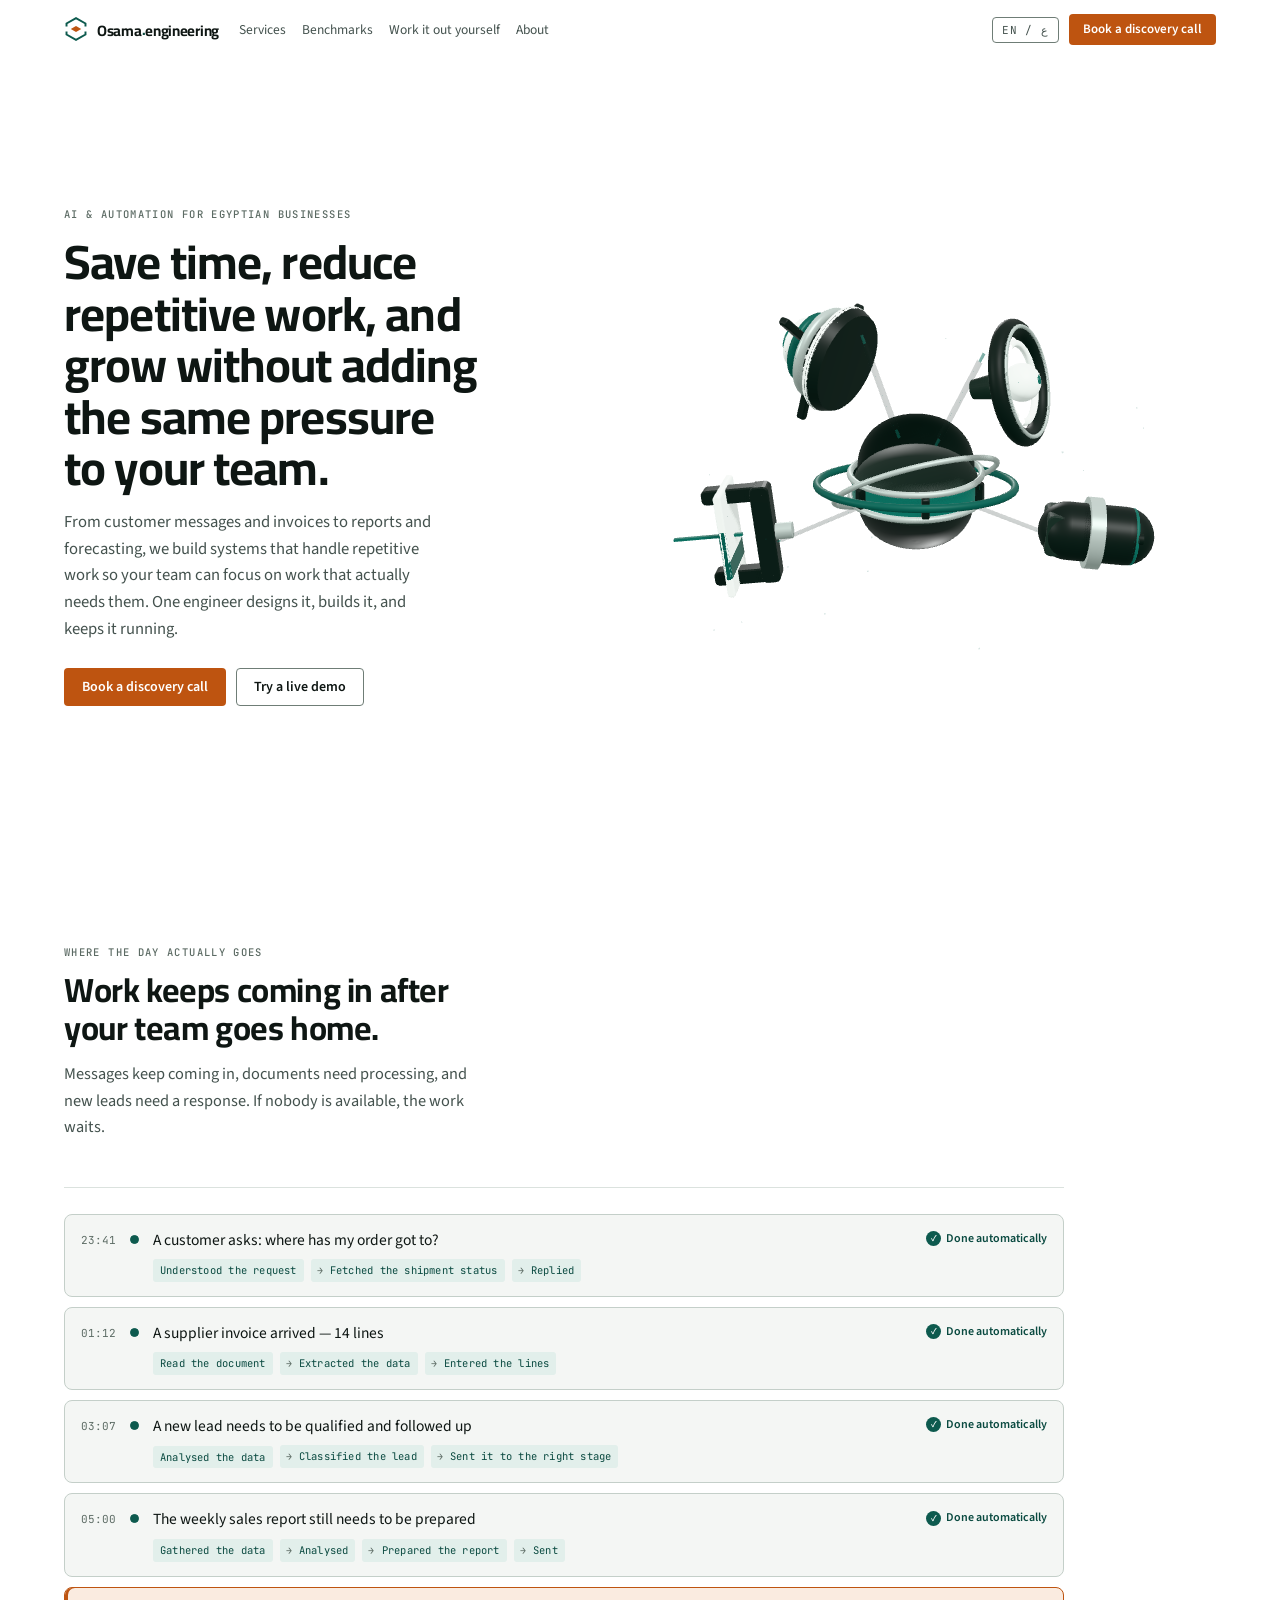
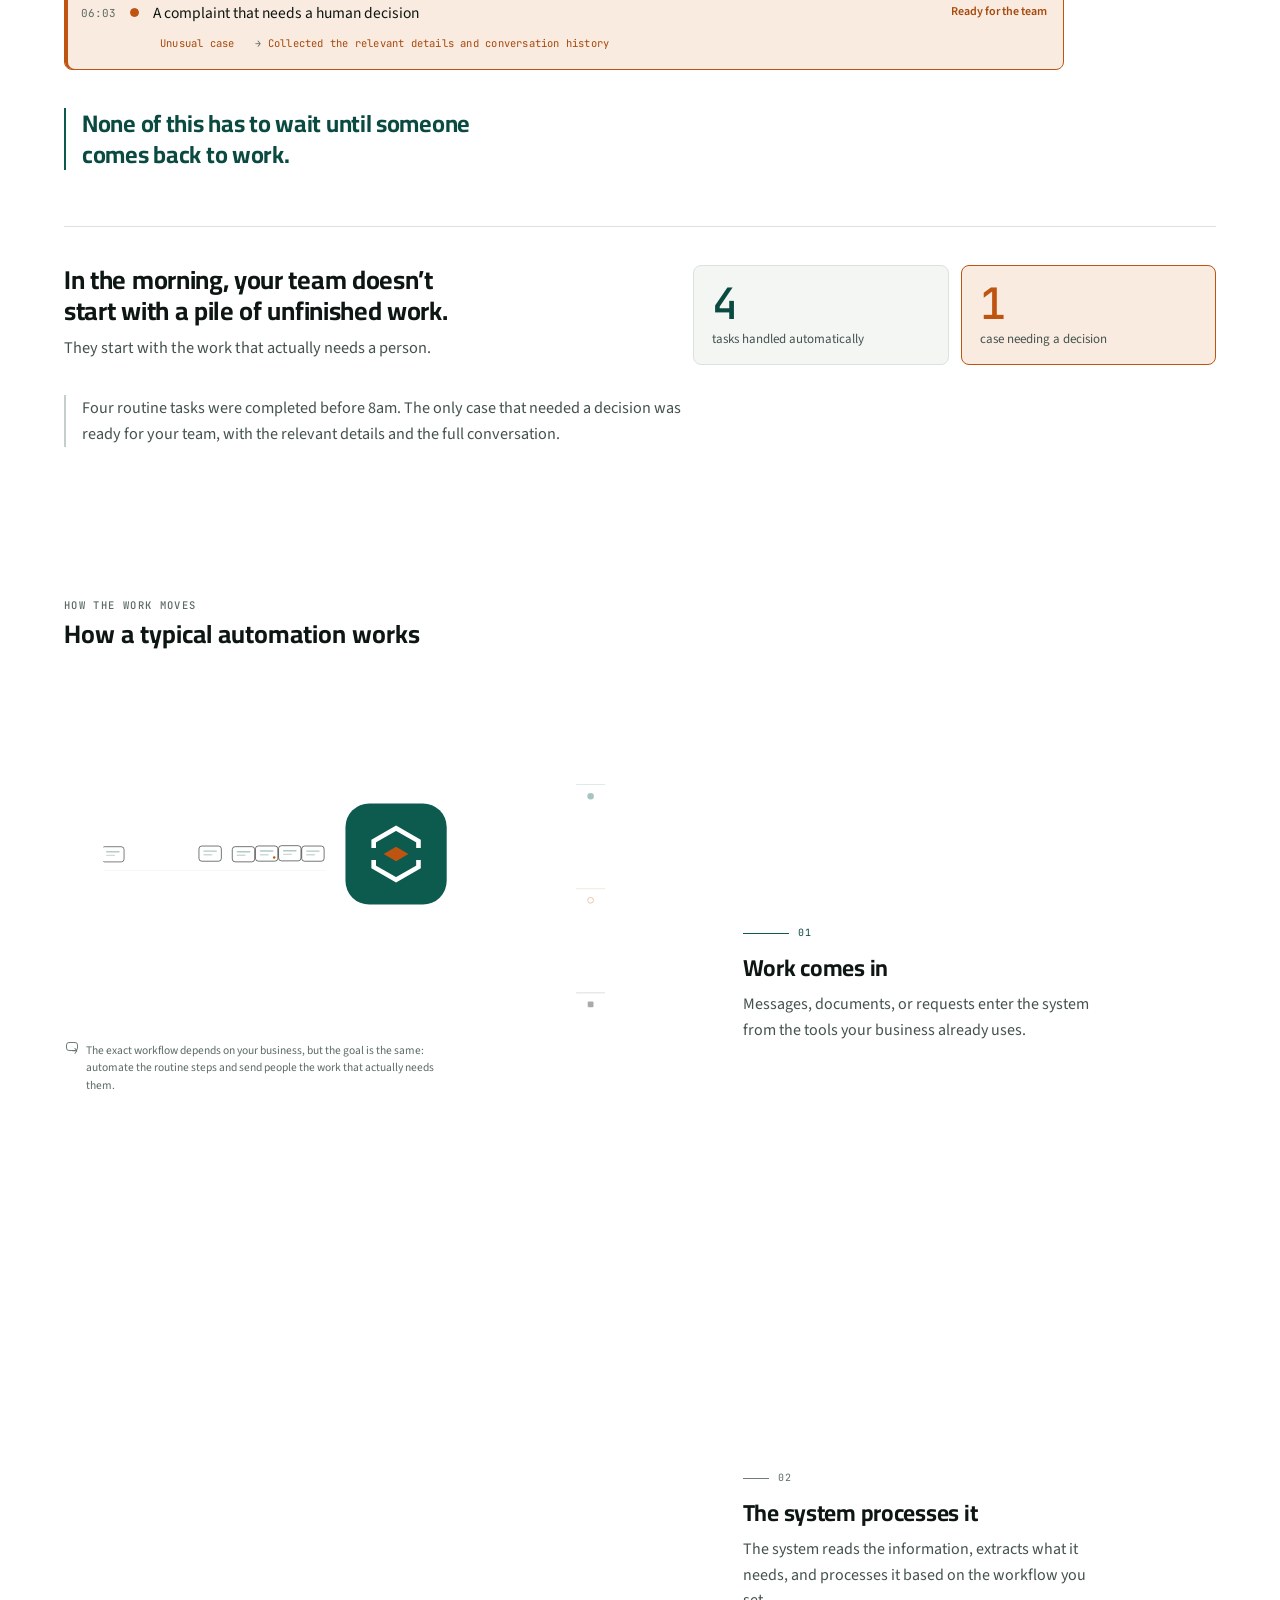
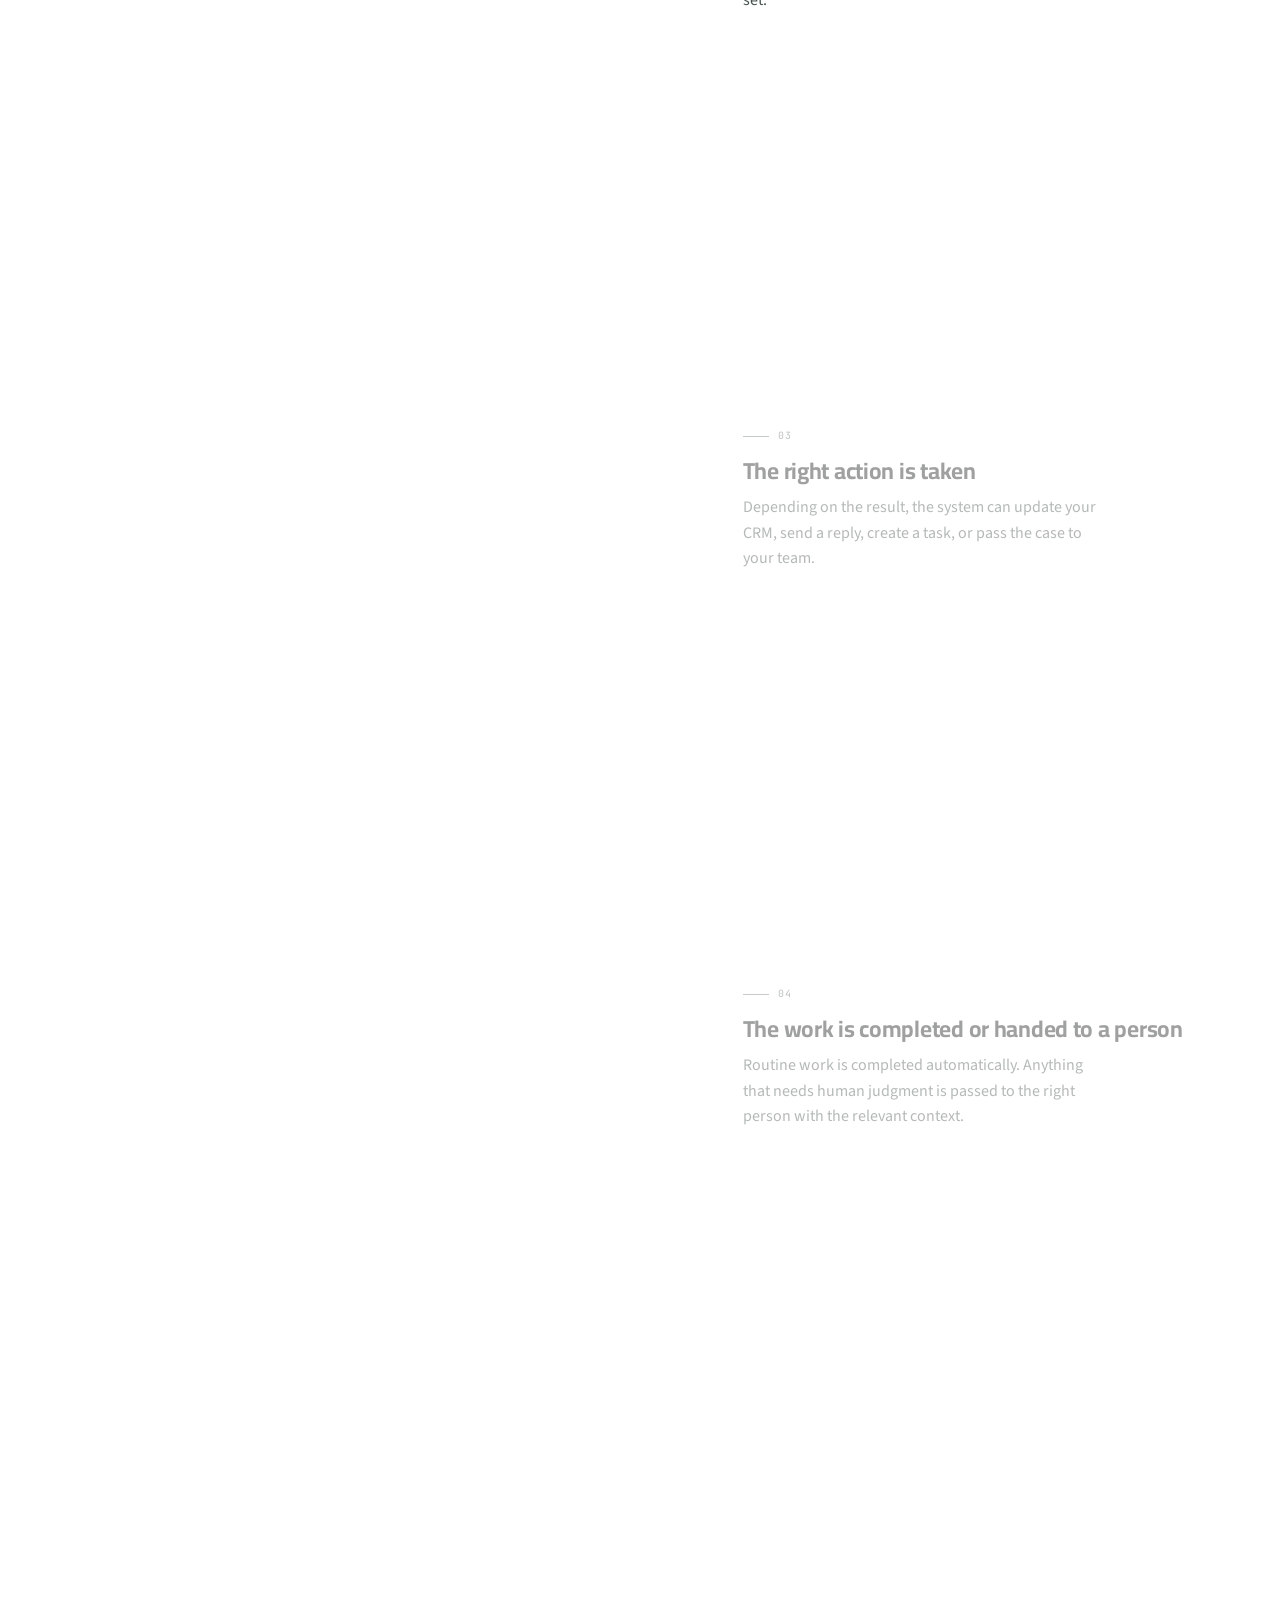
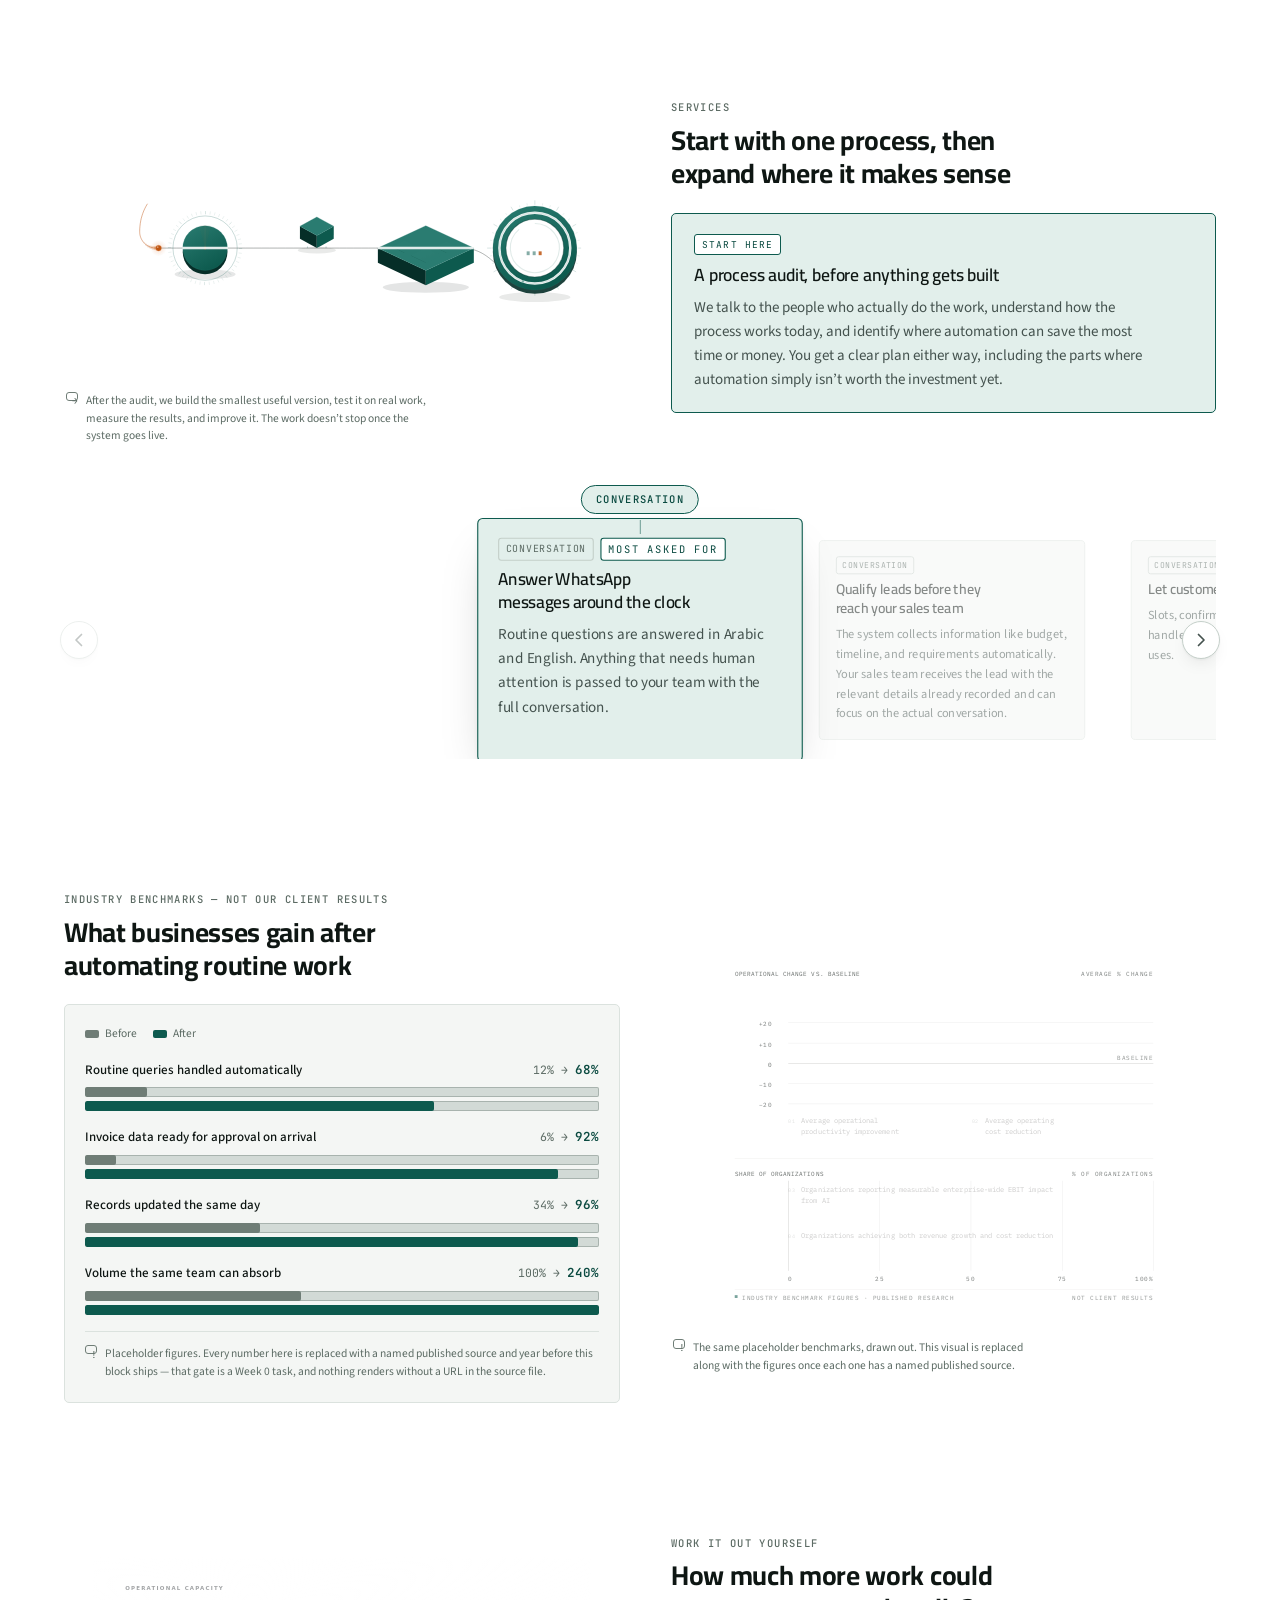
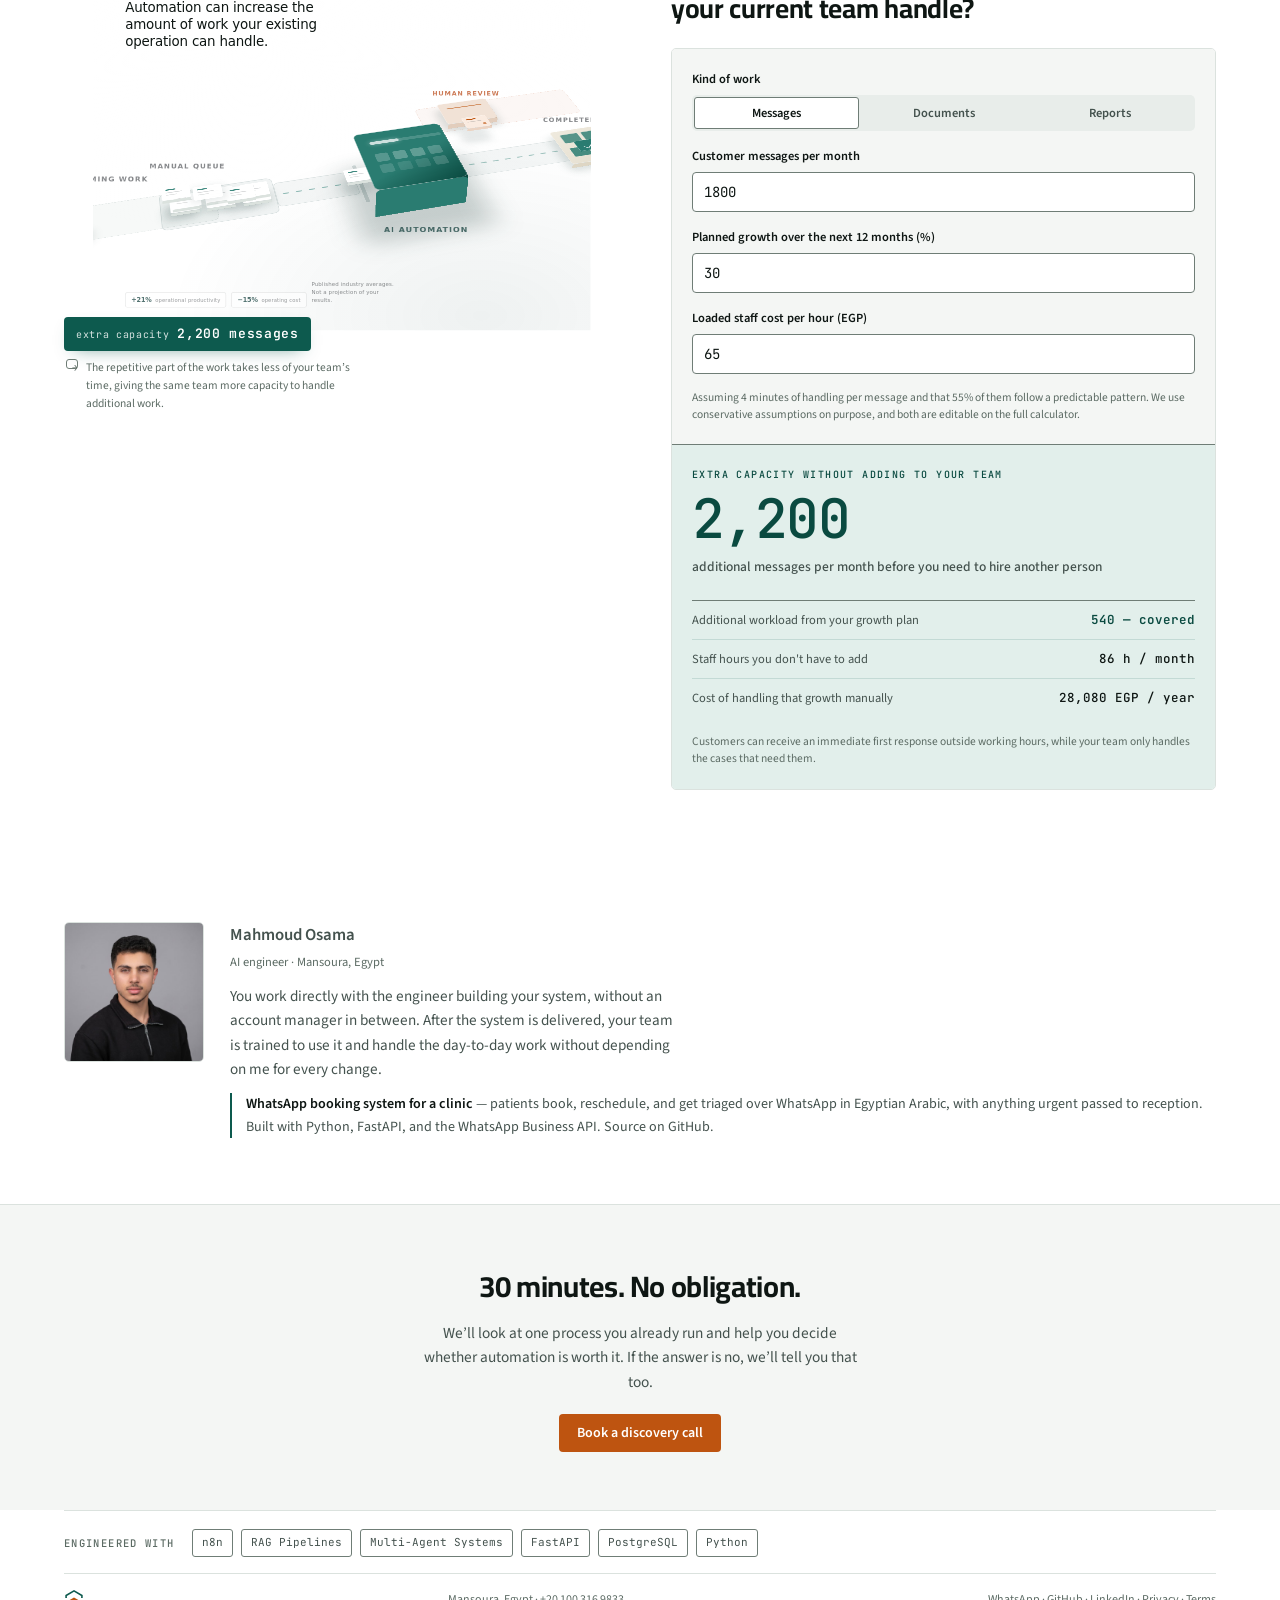
==== commit f14f7136: "humenize english" ====
--- a/index.html
+++ b/index.html
@@ -96,9 +96,9 @@
     <div class="shell pad">
       <div class="hero-grid">
         <div class="hero-copy">
-          <p class="lab" data-reveal data-en="AI &amp; automation for Egyptian business" data-ar="ذكاء اصطناعي وأتمتة للشركات المصرية">AI &amp; automation for Egyptian business</p>
-          <h1 id="heroTitle" data-reveal data-en="Save time, cut costs, and grow faster &mdash; with AI built around how your business works." data-ar="وفّر وقت، قلّل التكاليف، وكبّر شغلك أسرع.">Save time, cut costs, and grow faster &mdash; with AI built around how your business works.</h1>
-          <p class="sub" data-reveal data-en="From customer messages and invoices to reporting and forecasting, we build the systems that carry the repeated work &mdash; so your budget and your people go further. One engineer designs it, builds it, and keeps it running." data-ar="بنستخدم الذكاء الاصطناعي والأتمتة عشان نسهّل شغل شركتك بالطريقة اللي تناسبك، من رسايل العملاء والفواتير للتقارير والتوقعات، بنبني الأنظمة اللي تشيل الشغل المتكرر.">From customer messages and invoices to reporting and forecasting, we build the systems that carry the repeated work &mdash; so your budget and your people go further. One engineer designs it, builds it, and keeps it running.</p>
+          <p class="lab" data-reveal data-en="AI &amp; automation for Egyptian businesses" data-ar="ذكاء اصطناعي وأتمتة للشركات المصرية">AI &amp; automation for Egyptian businesses</p>
+          <h1 id="heroTitle" data-reveal data-en="Save time, reduce repetitive work, and grow without adding the same pressure to your team." data-ar="وفّر وقت، قلّل التكاليف، وكبّر شغلك أسرع.">Save time, reduce repetitive work, and grow without adding the same pressure to your team.</h1>
+          <p class="sub" data-reveal data-en="From customer messages and invoices to reports and forecasting, we build systems that handle repetitive work so your team can focus on work that actually needs them. One engineer designs it, builds it, and keeps it running." data-ar="بنستخدم الذكاء الاصطناعي والأتمتة عشان نسهّل شغل شركتك بالطريقة اللي تناسبك، من رسايل العملاء والفواتير للتقارير والتوقعات، بنبني الأنظمة اللي تشيل الشغل المتكرر.">From customer messages and invoices to reports and forecasting, we build systems that handle repetitive work so your team can focus on work that actually needs them. One engineer designs it, builds it, and keeps it running.</p>
           <div class="acts" data-reveal>
             <a class="d-btn d-btn-cta" href="#contact" data-en="Book a discovery call" data-ar="احجز استشارة مجانية">Book a discovery call</a>
             <a class="d-btn d-btn-ghost" href="#services" data-en="Try a live demo" data-ar="جرّب النموذج بنفسك">Try a live demo</a>
@@ -158,11 +158,11 @@
     <header class="d-night-head">
       <p class="lab" data-reveal data-en="Where the day actually goes" data-ar="الشغل بيروح فين بالظبط">Where the day actually goes</p>
       <h2 id="nightTitle" data-reveal
-          data-en="The work doesn&rsquo;t stop when your team&rsquo;s day does."
-          data-ar="الشغل مش بيقف لما فريقك يخلص يومه.">The work doesn&rsquo;t stop when your team&rsquo;s day does.</h2>
+          data-en="Work keeps coming in after your team goes home."
+          data-ar="الشغل مش بيقف لما فريقك يخلص يومه.">Work keeps coming in after your team goes home.</h2>
       <p class="d-night-sub" data-reveal
-         data-en="Messages come in, documents need entering, new leads need following up &mdash; and the work piles up until someone has time for it."
-         data-ar="رسائل بتوصل، مستندات محتاجة تتسجل، عملاء جداد محتاجين متابعة، وشغل بيتراكم لحد ما حد يفضى له.">Messages come in, documents need entering, new leads need following up &mdash; and the work piles up until someone has time for it.</p>
+         data-en="Messages keep coming in, documents need processing, and new leads need a response. If nobody is available, the work waits."
+         data-ar="رسائل بتوصل، مستندات محتاجة تتسجل، عملاء جداد محتاجين متابعة، وشغل بيتراكم لحد ما حد يفضى له.">Messages keep coming in, documents need processing, and new leads need a response. If nobody is available, the work waits.</p>
     </header>
 
     <ol class="d-feed" id="nightFeed">
@@ -199,12 +199,12 @@
         <span class="d-item-time"><bdi>03:07</bdi></span>
         <span class="d-item-mark" aria-hidden="true"></span>
         <p class="d-item-task"><span class="d-task-text"
-           data-en="A new lead needs classifying and following up"
-           data-ar="عميل جديد محتاج يتصنف ويتابع">A new lead needs classifying and following up</span><i class="d-caret" aria-hidden="true"></i></p>
+           data-en="A new lead needs to be qualified and followed up"
+           data-ar="عميل جديد محتاج يتصنف ويتابع">A new lead needs to be qualified and followed up</span><i class="d-caret" aria-hidden="true"></i></p>
         <ol class="d-steps">
           <li class="d-step" data-en="Analysed the data" data-ar="تحليل البيانات">Analysed the data</li>
           <li class="d-step" data-en="Classified the lead" data-ar="تصنيف العميل">Classified the lead</li>
-          <li class="d-step" data-en="Routed it to the right next step" data-ar="توجيهه للخطوة المناسبة">Routed it to the right next step</li>
+          <li class="d-step" data-en="Sent it to the right stage" data-ar="توجيهه للخطوة المناسبة">Sent it to the right stage</li>
         </ol>
         <p class="d-item-out"><span class="d-out-tick" aria-hidden="true">✓</span><span data-en="Done automatically" data-ar="تم تلقائيًا">Done automatically</span></p>
       </li>
@@ -213,12 +213,12 @@
         <span class="d-item-time"><bdi>05:00</bdi></span>
         <span class="d-item-mark" aria-hidden="true"></span>
         <p class="d-item-task"><span class="d-task-text"
-           data-en="The weekly sales report still needs building"
-           data-ar="تقرير المبيعات الأسبوعي لسه محتاج يتعمل">The weekly sales report still needs building</span><i class="d-caret" aria-hidden="true"></i></p>
+           data-en="The weekly sales report still needs to be prepared"
+           data-ar="تقرير المبيعات الأسبوعي لسه محتاج يتعمل">The weekly sales report still needs to be prepared</span><i class="d-caret" aria-hidden="true"></i></p>
         <ol class="d-steps">
           <li class="d-step" data-en="Gathered the data" data-ar="جمع البيانات">Gathered the data</li>
           <li class="d-step" data-en="Analysed" data-ar="تحليل">Analysed</li>
-          <li class="d-step" data-en="Built the report" data-ar="تجهيز التقرير">Built the report</li>
+          <li class="d-step" data-en="Prepared the report" data-ar="تجهيز التقرير">Prepared the report</li>
           <li class="d-step" data-en="Sent" data-ar="إرسال">Sent</li>
         </ol>
         <p class="d-item-out"><span class="d-out-tick" aria-hidden="true">✓</span><span data-en="Done automatically" data-ar="تم تلقائيًا">Done automatically</span></p>
@@ -230,11 +230,11 @@
         <span class="d-item-time"><bdi>06:03</bdi></span>
         <span class="d-item-mark" aria-hidden="true"></span>
         <p class="d-item-task"><span class="d-task-text"
-           data-en="A complaint that needs someone&rsquo;s decision"
-           data-ar="شكوى محتاجة قرار من حد">A complaint that needs someone&rsquo;s decision</span><i class="d-caret" aria-hidden="true"></i></p>
+           data-en="A complaint that needs a human decision"
+           data-ar="شكوى محتاجة قرار من حد">A complaint that needs a human decision</span><i class="d-caret" aria-hidden="true"></i></p>
         <ol class="d-steps">
           <li class="d-step" data-en="Unusual case" data-ar="حالة غير معتادة">Unusual case</li>
-          <li class="d-step" data-en="Gathered the details and the context" data-ar="تجميع التفاصيل والسياق">Gathered the details and the context</li>
+          <li class="d-step" data-en="Collected the relevant details and conversation history" data-ar="تجميع التفاصيل والسياق">Collected the relevant details and conversation history</li>
         </ol>
         <p class="d-item-out"><span data-en="Ready for the team" data-ar="جاهزة للفريق">Ready for the team</span></p>
       </li>
@@ -244,15 +244,15 @@
     <!-- The hinge. Sits under the list it changes, so the eye reads the line
          and then returns to the feed to watch it start working. -->
     <p class="d-night-turn" id="nightTurn"
-       data-en="None of that has to wait until morning."
-       data-ar="مش كل ده لازم يستنى لحد الصبح.">None of that has to wait until morning.</p>
+       data-en="None of this has to wait until someone comes back to work."
+       data-ar="مش كل ده لازم يستنى لحد الصبح.">None of this has to wait until someone comes back to work.</p>
 
     <div class="d-morning" id="nightMorning">
       <div class="d-morning-copy">
-        <h3 data-en="In the morning, your team doesn&rsquo;t start from a pile."
-            data-ar="الصبح، فريقك مش بيبدأ من كومة شغل.">In the morning, your team doesn&rsquo;t start from a pile.</h3>
-        <p data-en="It starts with the one thing that actually needed them."
-           data-ar="بيبدأ من الحاجة اللي فعلًا محتاجة تدخله.">It starts with the one thing that actually needed them.</p>
+        <h3 data-en="In the morning, your team doesn&rsquo;t start with a pile of unfinished work."
+            data-ar="الصبح، فريقك مش بيبدأ من كومة شغل.">In the morning, your team doesn&rsquo;t start with a pile of unfinished work.</h3>
+        <p data-en="They start with the work that actually needs a person."
+           data-ar="بيبدأ من الحاجة اللي فعلًا محتاجة تدخله.">They start with the work that actually needs a person.</p>
       </div>
 
       <div class="d-tally">
@@ -267,8 +267,8 @@
       </div>
 
       <p class="d-morning-note"
-         data-en="Four routine tasks finished before 8am. The one case that needed a decision from your team was ready, with every detail and the full conversation attached."
-         data-ar="4 مهام روتينية خلصت قبل الساعة 8. والحالة الوحيدة اللي احتاجت قرار من فريقك كانت جاهزة بكل تفاصيلها والمحادثة كاملة.">Four routine tasks finished before 8am. The one case that needed a decision from your team was ready, with every detail and the full conversation attached.</p>
+         data-en="Four routine tasks were completed before 8am. The only case that needed a decision was ready for your team, with the relevant details and the full conversation."
+         data-ar="4 مهام روتينية خلصت قبل الساعة 8. والحالة الوحيدة اللي احتاجت قرار من فريقك كانت جاهزة بكل تفاصيلها والمحادثة كاملة.">Four routine tasks were completed before 8am. The only case that needed a decision was ready for your team, with the relevant details and the full conversation.</p>
     </div>
 
   </section>
@@ -281,7 +281,7 @@
         <div class="scrolly-visual">
           <div class="scrolly-head">
             <p class="lab" data-reveal data-en="How the work moves" data-ar="إزاي الشغل بيتحرك">How the work moves</p>
-            <h2 id="oppTitle" data-reveal data-en="Four stages, start to finish" data-ar="أربع مراحل، من أول ما يوصل لحد ما يخلص">Four stages, start to finish</h2>
+            <h2 id="oppTitle" data-reveal data-en="How a typical automation works" data-ar="أربع مراحل، من أول ما يوصل لحد ما يخلص">How a typical automation works</h2>
           </div>
           <div class="viz ar-flow" id="scrollyViz" data-src-en="assets/Automation%20Flow%20(standalone).html">
             <div class="viz-frame">
@@ -292,7 +292,7 @@
             </div>
             <p class="viz-cap" id="scrollyCap" aria-live="polite">
               <span class="mk" aria-hidden="true">&rarr;</span>
-              <span data-en="One continuous pipeline. Each stage above is the same system at a different moment." data-ar="خط شغل واحد متصل. كل مرحلة فوق هي نفس النظام في لحظة مختلفة.">One continuous pipeline. Each stage above is the same system at a different moment.</span>
+              <span data-en="The exact workflow depends on your business, but the goal is the same: automate the routine steps and send people the work that actually needs them." data-ar="خط شغل واحد متصل. كل مرحلة فوق هي نفس النظام في لحظة مختلفة.">The exact workflow depends on your business, but the goal is the same: automate the routine steps and send people the work that actually needs them.</span>
             </p>
           </div>
         </div>
@@ -300,23 +300,23 @@
         <div class="scrolly-steps" id="scrollySteps">
           <article class="step is-active" data-step="0" data-seek="2.4" data-scene="Arrive">
             <span class="step-n"><i aria-hidden="true"></i><bdi>01</bdi></span>
-            <h3 data-en="Omnichannel Ingestion" data-ar="استقبال البيانات والطلبات">Omnichannel Ingestion</h3>
-            <p data-en="AI captures customer messages, documents, and queries across all channels instantly, 24/7." data-ar="الذكاء الاصطناعي يستقبل رسائل العملاء، المستندات، والاستفسارات عبر جميع القنوات فوراً وعلى مدار الساعة.">AI captures customer messages, documents, and queries across all channels instantly, 24/7.</p>
+            <h3 data-en="Work comes in" data-ar="استقبال البيانات والطلبات">Work comes in</h3>
+            <p data-en="Messages, documents, or requests enter the system from the tools your business already uses." data-ar="الذكاء الاصطناعي يستقبل رسائل العملاء، المستندات، والاستفسارات عبر جميع القنوات فوراً وعلى مدار الساعة.">Messages, documents, or requests enter the system from the tools your business already uses.</p>
           </article>
           <article class="step" data-step="1" data-seek="5.5" data-scene="Engage">
             <span class="step-n"><i aria-hidden="true"></i><bdi>02</bdi></span>
-            <h3 data-en="Automated Processing" data-ar="المعالجة الآلية">Automated Processing</h3>
-            <p data-en="Unstructured data like raw invoices and PDFs are parsed, cleaned, and converted into structured formats." data-ar="يتم تحليل البيانات غير المهيكلة مثل الفواتير وملفات الـ PDF وتحويلها لبيانات منظمة بدون تدخل يدوي.">Unstructured data like raw invoices and PDFs are parsed, cleaned, and converted into structured formats.</p>
+            <h3 data-en="The system processes it" data-ar="المعالجة الآلية">The system processes it</h3>
+            <p data-en="The system reads the information, extracts what it needs, and processes it based on the workflow you set." data-ar="يتم تحليل البيانات غير المهيكلة مثل الفواتير وملفات الـ PDF وتحويلها لبيانات منظمة بدون تدخل يدوي.">The system reads the information, extracts what it needs, and processes it based on the workflow you set.</p>
           </article>
           <article class="step" data-step="2" data-seek="9.8" data-scene="Process">
             <span class="step-n"><i aria-hidden="true"></i><bdi>03</bdi></span>
-            <h3 data-en="Smart CRM Routing" data-ar="التوجيه الذكي وتحديث النظام">Smart CRM Routing</h3>
-            <p data-en="Processed workflows are routed to the exact right stage, updating your CRM systems in real time." data-ar="يتم توجيه المهام تلقائياً للمسار الصحيح، مع تحديث نظام إدارة علاقات العملاء (CRM) لحظياً.">Processed workflows are routed to the exact right stage, updating your CRM systems in real time.</p>
+            <h3 data-en="The right action is taken" data-ar="التوجيه الذكي وتحديث النظام">The right action is taken</h3>
+            <p data-en="Depending on the result, the system can update your CRM, send a reply, create a task, or pass the case to your team." data-ar="يتم توجيه المهام تلقائياً للمسار الصحيح، مع تحديث نظام إدارة علاقات العملاء (CRM) لحظياً.">Depending on the result, the system can update your CRM, send a reply, create a task, or pass the case to your team.</p>
           </article>
           <article class="step" data-step="3" data-seek="16.8" data-scene="Settle">
             <span class="step-n"><i aria-hidden="true"></i><bdi>04</bdi></span>
-            <h3 data-en="Instant Resolution" data-ar="التنفيذ الفوري وإغلاق المهام">Instant Resolution</h3>
-            <p data-en="The system executes final actions, answers queries based on your rules, and clears the queue seamlessly." data-ar="النظام ينفذ الإجراءات، يجيب على الاستفسارات بناءً على قواعد عملك، وينهي دورة العمل بنجاح.">The system executes final actions, answers queries based on your rules, and clears the queue seamlessly.</p>
+            <h3 data-en="The work is completed or handed to a person" data-ar="التنفيذ الفوري وإغلاق المهام">The work is completed or handed to a person</h3>
+            <p data-en="Routine work is completed automatically. Anything that needs human judgment is passed to the right person with the relevant context." data-ar="النظام ينفذ الإجراءات، يجيب على الاستفسارات بناءً على قواعد عملك، وينهي دورة العمل بنجاح.">Routine work is completed automatically. Anything that needs human judgment is passed to the right person with the relevant context.</p>
           </article>
         </div>
       </div>
@@ -329,11 +329,11 @@
       <div class="zig zig-rev">
         <div class="zig-text">
           <p class="lab" data-reveal data-en="Services" data-ar="الخدمات">Services</p>
-          <h2 id="svcTitle" data-reveal data-en="One place to start, then five kinds of work" data-ar="ابدأ بعملية واحدة، وبعدها نوسّع حسب احتياجك">One place to start, then five kinds of work</h2>
+          <h2 id="svcTitle" data-reveal data-en="Start with one process, then expand where it makes sense" data-ar="ابدأ بعملية واحدة، وبعدها نوسّع حسب احتياجك">Start with one process, then expand where it makes sense</h2>
           <div class="d-startcard" data-reveal>
             <span class="flag" data-en="Start here" data-ar="ابدأ من هنا">Start here</span>
             <h3 data-en="A process audit, before anything gets built" data-ar="مراجعة العمليات، قبل ما نبني أي حاجة">A process audit, before anything gets built</h3>
-            <p data-en="We sit with the people who run the work, map how it actually moves through your business, and rank what is worth automating by how fast it pays back. You get the roadmap either way — including the parts where the honest answer is that automation is not worth it yet." data-ar="بنتكلم مع الناس اللي بتنفّذ الشغل فعليًا عشان نفهم الخطوات زي ما بتحصل على أرض الواقع. وبعدها نحدد إيه اللي يستاهل أتمتة وإيه اللي مش هيوفّر عليك بالشكل الكافي. وفي النهاية بيكون عندك تصور واضح للخطوات اللي تستاهل نبدأ بيها، حتى لو القرار إن الأتمتة مش مناسبة دلوقتي.">We sit with the people who run the work, map how it actually moves through your business, and rank what is worth automating by how fast it pays back. You get the roadmap either way — including the parts where the honest answer is that automation is not worth it yet.</p>
+            <p data-en="We talk to the people who actually do the work, understand how the process works today, and identify where automation can save the most time or money. You get a clear plan either way, including the parts where automation simply isn&rsquo;t worth the investment yet." data-ar="بنتكلم مع الناس اللي بتنفّذ الشغل فعليًا عشان نفهم الخطوات زي ما بتحصل على أرض الواقع. وبعدها نحدد إيه اللي يستاهل أتمتة وإيه اللي مش هيوفّر عليك بالشكل الكافي. وفي النهاية بيكون عندك تصور واضح للخطوات اللي تستاهل نبدأ بيها، حتى لو القرار إن الأتمتة مش مناسبة دلوقتي.">We talk to the people who actually do the work, understand how the process works today, and identify where automation can save the most time or money. You get a clear plan either way, including the parts where automation simply isn&rsquo;t worth the investment yet.</p>
           </div>
         </div>
 
@@ -347,7 +347,7 @@
             </div>
             <p class="viz-cap">
               <span class="mk" aria-hidden="true">&rarr;</span>
-              <span data-en="How the work runs after the audit: build the smallest useful version, put it in front of real work, measure it, adjust. The loop does not stop at launch." data-ar="بعد المراجعة، بنبني أصغر نسخة مفيدة، نجربها على شغل حقيقي، نقيس النتائج، ونعدّل عليها. وشغلنا مش بيقف أول ما النظام يشتغل، بنفضل نراقبه ونحسّنه حسب النتائج.">How the work runs after the audit: build the smallest useful version, put it in front of real work, measure it, adjust. The loop does not stop at launch.</span>
+              <span data-en="After the audit, we build the smallest useful version, test it on real work, measure the results, and improve it. The work doesn&rsquo;t stop once the system goes live." data-ar="بعد المراجعة، بنبني أصغر نسخة مفيدة، نجربها على شغل حقيقي، نقيس النتائج، ونعدّل عليها. وشغلنا مش بيقف أول ما النظام يشتغل، بنفضل نراقبه ونحسّنه حسب النتائج.">After the audit, we build the smallest useful version, test it on real work, measure the results, and improve it. The work doesn&rsquo;t stop once the system goes live.</span>
             </p>
           </div>
         </div>
@@ -367,48 +367,48 @@
         <div class="d-svcs" id="svcTrack" role="list">
         <div data-cat-en="Conversation" data-cat-ar="محادثات" class="d-svc lead">
           <span class="chips"><span class="fam" data-en="Conversation" data-ar="محادثات">Conversation</span><span class="flag" data-en="Most asked for" data-ar="الأكتر طلبًا">Most asked for</span></span>
-          <h3 data-en="Answer WhatsApp around the clock" data-ar="رد على واتساب على مدار اليوم">Answer WhatsApp around the clock</h3>
-          <p data-en="Routine questions answered in Arabic and English. Anything unusual reaches your team with the conversation attached." data-ar="الأسئلة المتكررة بيتم الرد عليها بالعربي والإنجليزي، وأي حالة مختلفة بتوصل لفريقك ومعاها المحادثة كاملة.">Routine questions answered in Arabic and English. Anything unusual reaches your team with the conversation attached.</p>
+          <h3 data-en="Answer WhatsApp messages around the clock" data-ar="رد على واتساب على مدار اليوم">Answer WhatsApp messages around the clock</h3>
+          <p data-en="Routine questions are answered in Arabic and English. Anything that needs human attention is passed to your team with the full conversation." data-ar="الأسئلة المتكررة بيتم الرد عليها بالعربي والإنجليزي، وأي حالة مختلفة بتوصل لفريقك ومعاها المحادثة كاملة.">Routine questions are answered in Arabic and English. Anything that needs human attention is passed to your team with the full conversation.</p>
         </div>
         <div data-cat-en="Conversation" data-cat-ar="محادثات" class="d-svc">
           <span class="chips"><span class="fam" data-en="Conversation" data-ar="محادثات">Conversation</span></span>
-          <h3 data-en="Qualify leads before sales sees them" data-ar="افرز العملاء المحتملين قبل ما يوصلوا للمبيعات">Qualify leads before sales sees them</h3>
-          <p data-en="Budget, timeline, and need asked once, automatically. Sales opens a finished record and starts on the real conversation." data-ar="الميزانية والتوقيت واحتياج العميل بيتسألوا مرة واحدة أوتوماتيك، والمبيعات بتفتح ملف جاهز وتبدأ المحادثة الحقيقية على طول.">Budget, timeline, and need asked once, automatically. Sales opens a finished record and starts on the real conversation.</p>
+          <h3 data-en="Qualify leads before they reach your sales team" data-ar="افرز العملاء المحتملين قبل ما يوصلوا للمبيعات">Qualify leads before they reach your sales team</h3>
+          <p data-en="The system collects information like budget, timeline, and requirements automatically. Your sales team receives the lead with the relevant details already recorded and can focus on the actual conversation." data-ar="الميزانية والتوقيت واحتياج العميل بيتسألوا مرة واحدة أوتوماتيك، والمبيعات بتفتح ملف جاهز وتبدأ المحادثة الحقيقية على طول.">The system collects information like budget, timeline, and requirements automatically. Your sales team receives the lead with the relevant details already recorded and can focus on the actual conversation.</p>
         </div>
         <div data-cat-en="Conversation" data-cat-ar="محادثات" class="d-svc">
           <span class="chips"><span class="fam" data-en="Conversation" data-ar="محادثات">Conversation</span></span>
-          <h3 data-en="Take bookings without phone calls" data-ar="احجز مواعيد من غير مكالمات">Take bookings without phone calls</h3>
+          <h3 data-en="Let customers book without calling" data-ar="احجز مواعيد من غير مكالمات">Let customers book without calling</h3>
           <p data-en="Slots, confirmations, and reminders handled in the chat the customer already uses." data-ar="المواعيد والتأكيدات والتذكيرات كلها في نفس الشات اللي العميل بيستخدمه.">Slots, confirmations, and reminders handled in the chat the customer already uses.</p>
         </div>
         <div data-cat-en="Documents" data-cat-ar="مستندات" class="d-svc">
           <span class="chips"><span class="fam" data-en="Documents" data-ar="مستندات">Documents</span></span>
           <h3 data-en="Turn invoices into data automatically" data-ar="حوّل الفواتير لبيانات أوتوماتيك">Turn invoices into data automatically</h3>
-          <p data-en="A PDF or a photo becomes structured rows in your sheet or accounting system, ready for someone to approve." data-ar="الـ PDF أو الصورة بتتحول لبيانات مرتبة في الشيت أو في نظام الحسابات، جاهزة إن حد يراجعها ويعتمدها.">A PDF or a photo becomes structured rows in your sheet or accounting system, ready for someone to approve.</p>
+          <p data-en="A PDF or photo is read and converted into structured data in your spreadsheet or accounting system, ready for review and approval." data-ar="الـ PDF أو الصورة بتتحول لبيانات مرتبة في الشيت أو في نظام الحسابات، جاهزة إن حد يراجعها ويعتمدها.">A PDF or photo is read and converted into structured data in your spreadsheet or accounting system, ready for review and approval.</p>
         </div>
         <div data-cat-en="Systems" data-cat-ar="أنظمة" class="d-svc">
           <span class="chips"><span class="fam" data-en="Systems" data-ar="أنظمة">Systems</span></span>
-          <h3 data-en="Keep the CRM current by itself" data-ar="خلي الـ CRM محدّث لوحده">Keep the CRM current by itself</h3>
-          <p data-en="Conversations, notes, and stages written back automatically, so nothing depends on remembering." data-ar="المحادثات والملاحظات والمراحل بتتسجل أوتوماتيك، فمفيش حاجة معتمدة على إن حد يفتكر.">Conversations, notes, and stages written back automatically, so nothing depends on remembering.</p>
+          <h3 data-en="Keep your CRM up to date automatically" data-ar="خلي الـ CRM محدّث لوحده">Keep your CRM up to date automatically</h3>
+          <p data-en="Conversations, notes, and deal stages are updated automatically, so important information doesn&rsquo;t depend on someone remembering to enter it." data-ar="المحادثات والملاحظات والمراحل بتتسجل أوتوماتيك، فمفيش حاجة معتمدة على إن حد يفتكر.">Conversations, notes, and deal stages are updated automatically, so important information doesn&rsquo;t depend on someone remembering to enter it.</p>
         </div>
         <div data-cat-en="Systems" data-cat-ar="أنظمة" class="d-svc">
           <span class="chips"><span class="fam" data-en="Systems" data-ar="أنظمة">Systems</span></span>
-          <h3 data-en="Have the weekly report ready before Sunday" data-ar="التقرير الأسبوعي جاهز قبل الأحد">Have the weekly report ready before Sunday</h3>
-          <p data-en="Numbers pulled, checked, and sent on Sunday morning, so the meeting starts with the report already read." data-ar="الأرقام بتتجمع وتتراجع وتتبعت صبح الأحد، فالاجتماع بيبدأ والتقرير متقري خلاص.">Numbers pulled, checked, and sent on Sunday morning, so the meeting starts with the report already read.</p>
+          <h3 data-en="Have your weekly report ready when you need it" data-ar="التقرير الأسبوعي جاهز قبل الأحد">Have your weekly report ready when you need it</h3>
+          <p data-en="The numbers are collected, checked, and prepared automatically, so the report is ready before the meeting." data-ar="الأرقام بتتجمع وتتراجع وتتبعت صبح الأحد، فالاجتماع بيبدأ والتقرير متقري خلاص.">The numbers are collected, checked, and prepared automatically, so the report is ready before the meeting.</p>
         </div>
         <div data-cat-en="Knowledge" data-cat-ar="معرفة" class="d-svc">
           <span class="chips"><span class="fam" data-en="Knowledge" data-ar="معرفة">Knowledge</span></span>
-          <h3 data-en="Give your team instant answers from your own files" data-ar="جاوب على فريقك من ملفات الشركة على طول">Give your team instant answers from your own files</h3>
-          <p data-en="Policies, prices, and procedures searchable in plain language, so nobody has to interrupt the one person who knows." data-ar="السياسات والأسعار والإجراءات بيتبحث فيها بلغة عادية، فمحدش محتاج يقطع على الشخص الوحيد اللي عارف.">Policies, prices, and procedures searchable in plain language, so nobody has to interrupt the one person who knows.</p>
+          <h3 data-en="Help your team find answers in your company documents" data-ar="جاوب على فريقك من ملفات الشركة على طول">Help your team find answers in your company documents</h3>
+          <p data-en="Your team can search policies, prices, and procedures using normal language, without having to ask the one person who knows where everything is." data-ar="السياسات والأسعار والإجراءات بيتبحث فيها بلغة عادية، فمحدش محتاج يقطع على الشخص الوحيد اللي عارف.">Your team can search policies, prices, and procedures using normal language, without having to ask the one person who knows where everything is.</p>
         </div>
         <div data-cat-en="Prediction" data-cat-ar="تنبؤ" class="d-svc">
           <span class="chips"><span class="fam" data-en="Prediction" data-ar="تنبؤ">Prediction</span></span>
-          <h3 data-en="Forecast demand before you commit stock or shifts" data-ar="توقّع الطلب قبل ما تلتزم بمخزون أو ورديات">Forecast demand before you commit stock or shifts</h3>
-          <p data-en="Models trained on your own history, so planning stops being a guess and starts being a range." data-ar="نماذج متدربة على تاريخ شركتك انت، فالتخطيط يبطل تخمين ويبقى نطاق واضح.">Models trained on your own history, so planning stops being a guess and starts being a range.</p>
+          <h3 data-en="Forecast demand before planning stock or staff schedules" data-ar="توقّع الطلب قبل ما تلتزم بمخزون أو ورديات">Forecast demand before planning stock or staff schedules</h3>
+          <p data-en="Models use your historical data to estimate future demand, giving you a clearer range to plan around." data-ar="نماذج متدربة على تاريخ شركتك انت، فالتخطيط يبطل تخمين ويبقى نطاق واضح.">Models use your historical data to estimate future demand, giving you a clearer range to plan around.</p>
         </div>
         <div data-cat-en="Prediction" data-cat-ar="تنبؤ" class="d-svc">
           <span class="chips"><span class="fam" data-en="Prediction" data-ar="تنبؤ">Prediction</span></span>
-          <h3 data-en="Score and rank what comes in" data-ar="قيّم ورتّب اللي بيوصلك">Score and rank what comes in</h3>
-          <p data-en="Leads, tickets, or applications ordered by your own definition of important, so the team works the top of the list first." data-ar="العملاء المحتملين أو التذاكر أو الطلبات بتترتب حسب تعريفك انت للأهمية، فالفريق يبدأ بالأهم.">Leads, tickets, or applications ordered by your own definition of important, so the team works the top of the list first.</p>
+          <h3 data-en="Score and prioritise incoming work" data-ar="قيّم ورتّب اللي بيوصلك">Score and prioritise incoming work</h3>
+          <p data-en="Leads, tickets, or applications are scored based on criteria you define, so your team can focus on the highest-priority work first." data-ar="العملاء المحتملين أو التذاكر أو الطلبات بتترتب حسب تعريفك انت للأهمية، فالفريق يبدأ بالأهم.">Leads, tickets, or applications are scored based on criteria you define, so your team can focus on the highest-priority work first.</p>
         </div>
         </div>
       </div>
@@ -499,7 +499,7 @@
     <section class="d-sec zig zig-rev" id="calculator" aria-labelledby="calcTitle">
       <div class="zig-text">
         <p class="lab" data-reveal data-en="Work it out yourself" data-ar="احسبها بنفسك">Work it out yourself</p>
-        <h2 id="calcTitle" data-reveal data-en="How much more can your business handle with what you already have?" data-ar="شركتك تقدر تستوعب كام زيادة بنفس اللي عندك دلوقتي؟">How much more can your business handle with what you already have?</h2>
+        <h2 id="calcTitle" data-reveal data-en="How much more work could your current team handle?" data-ar="شركتك تقدر تستوعب كام زيادة بنفس اللي عندك دلوقتي؟">How much more work could your current team handle?</h2>
         <div class="d-calc" data-reveal>
           <div class="d-calc-in">
             <div class="d-field">
@@ -515,7 +515,7 @@
               <input id="calcVol" type="number" min="0" max="500000" step="50" value="1800" inputmode="numeric">
             </div>
             <div class="d-field">
-              <label for="calcGrowth" data-en="Growth you're planning for over 12 months (%)" data-ar="نسبة النمو اللي مخطط ليها خلال 12 شهر (%)">Growth you're planning for over 12 months (%)</label>
+              <label for="calcGrowth" data-en="Planned growth over the next 12 months (%)" data-ar="نسبة النمو اللي مخطط ليها خلال 12 شهر (%)">Planned growth over the next 12 months (%)</label>
               <input id="calcGrowth" type="number" min="0" max="500" step="5" value="30" inputmode="numeric">
             </div>
             <div class="d-field">
@@ -551,7 +551,7 @@
           </div>
           <p class="viz-cap">
             <span class="mk" aria-hidden="true">&rarr;</span>
-            <span data-en="The same idea as the calculator, drawn out: the repeated share of the work stops taking team hours, so the volume the same team can carry goes up." data-ar="نفس فكرة الحاسبة، بس مرسومة: الجزء المتكرر من الشغل بيبطل ياخد ساعات من الفريق، فحجم الشغل اللي نفس الفريق يشيله بيزيد.">The same idea as the calculator, drawn out: the repeated share of the work stops taking team hours, so the volume the same team can carry goes up.</span>
+            <span data-en="The repetitive part of the work takes less of your team&rsquo;s time, giving the same team more capacity to handle additional work." data-ar="نفس فكرة الحاسبة، بس مرسومة: الجزء المتكرر من الشغل بيبطل ياخد ساعات من الفريق، فحجم الشغل اللي نفس الفريق يشيله بيزيد.">The repetitive part of the work takes less of your team&rsquo;s time, giving the same team more capacity to handle additional work.</span>
           </p>
         </div>
       </div>
@@ -569,7 +569,7 @@
         <div>
           <p class="nm" id="aboutName" data-en="Mahmoud Osama" data-ar="محمود أسامة">Mahmoud Osama</p>
           <p class="role" data-en="AI engineer · Mansoura, Egypt" data-ar="مهندس ذكاء اصطناعي · المنصورة، مصر">AI engineer · Mansoura, Egypt</p>
-          <p data-en="You deal directly with the engineer who builds your system — no account manager in between. A change you ask for today is usually running tomorrow, and your team is trained to operate what gets built rather than left depending on me." data-ar="هتتعامل مباشرة مع المهندس اللي بيبني نظامك، من غير وسطاء أو طبقات إدارة. وبعد ما النظام يشتغل، بندرّب فريقك على استخدامه والتعامل معاه من غير ما يفضل معتمد عليّ في كل خطوة.">You deal directly with the engineer who builds your system — no account manager in between. A change you ask for today is usually running tomorrow, and your team is trained to operate what gets built rather than left depending on me.</p>
+          <p data-en="You work directly with the engineer building your system, without an account manager in between. After the system is delivered, your team is trained to use it and handle the day-to-day work without depending on me for every change." data-ar="هتتعامل مباشرة مع المهندس اللي بيبني نظامك، من غير وسطاء أو طبقات إدارة. وبعد ما النظام يشتغل، بندرّب فريقك على استخدامه والتعامل معاه من غير ما يفضل معتمد عليّ في كل خطوة.">You work directly with the engineer building your system, without an account manager in between. After the system is delivered, your team is trained to use it and handle the day-to-day work without depending on me for every change.</p>
           <div class="d-proj">
             <b data-en="WhatsApp booking system for a clinic" data-ar="نظام حجز على واتساب لعيادة">WhatsApp booking system for a clinic</b>
             <span data-en=" — patients book, reschedule, and get triaged over WhatsApp in Egyptian Arabic, with anything urgent passed to reception. Built with Python, FastAPI, and the WhatsApp Business API. Source on GitHub." data-ar=" — المرضى بيحجزوا ويأجّلوا مواعيدهم على واتساب بالعامية المصرية، والحالات العاجلة بتتحول للاستقبال. متبني بـ Python و FastAPI و WhatsApp Business API، والكود على GitHub."> — patients book, reschedule, and get triaged over WhatsApp in Egyptian Arabic, with anything urgent passed to reception. Built with Python, FastAPI, and the WhatsApp Business API. Source on GitHub.</span>
@@ -582,8 +582,8 @@
   <!-- ══════════════ CLOSING ══════════════ -->
   <div class="d-close" id="contact">
     <div class="shell pad">
-      <h2 data-reveal data-en="Thirty minutes, no commitment" data-ar="نص ساعة، من غير أي التزام">Thirty minutes, no commitment</h2>
-      <p data-reveal data-en="We look at one process you already run, and you leave knowing whether it is worth automating — including if the honest answer is no." data-ar="بنراجع مع بعض عملية واحدة شغالة عندك دلوقتي، وتخرج من المكالمة عارف هي تستاهل أتمتة ولا لأ — حتى لو الإجابة الصريحة لأ.">We look at one process you already run, and you leave knowing whether it is worth automating — including if the honest answer is no.</p>
+      <h2 data-reveal data-en="30 minutes. No obligation." data-ar="نص ساعة، من غير أي التزام">30 minutes. No obligation.</h2>
+      <p data-reveal data-en="We&rsquo;ll look at one process you already run and help you decide whether automation is worth it. If the answer is no, we&rsquo;ll tell you that too." data-ar="بنراجع مع بعض عملية واحدة شغالة عندك دلوقتي، وتخرج من المكالمة عارف هي تستاهل أتمتة ولا لأ — حتى لو الإجابة الصريحة لأ.">We&rsquo;ll look at one process you already run and help you decide whether automation is worth it. If the answer is no, we&rsquo;ll tell you that too.</p>
       <a class="d-btn d-btn-cta" data-reveal href="https://wa.me/201003169833" data-en="Book a discovery call" data-ar="احجز استشارة مجانية">Book a discovery call</a>
     </div>
   </div>
